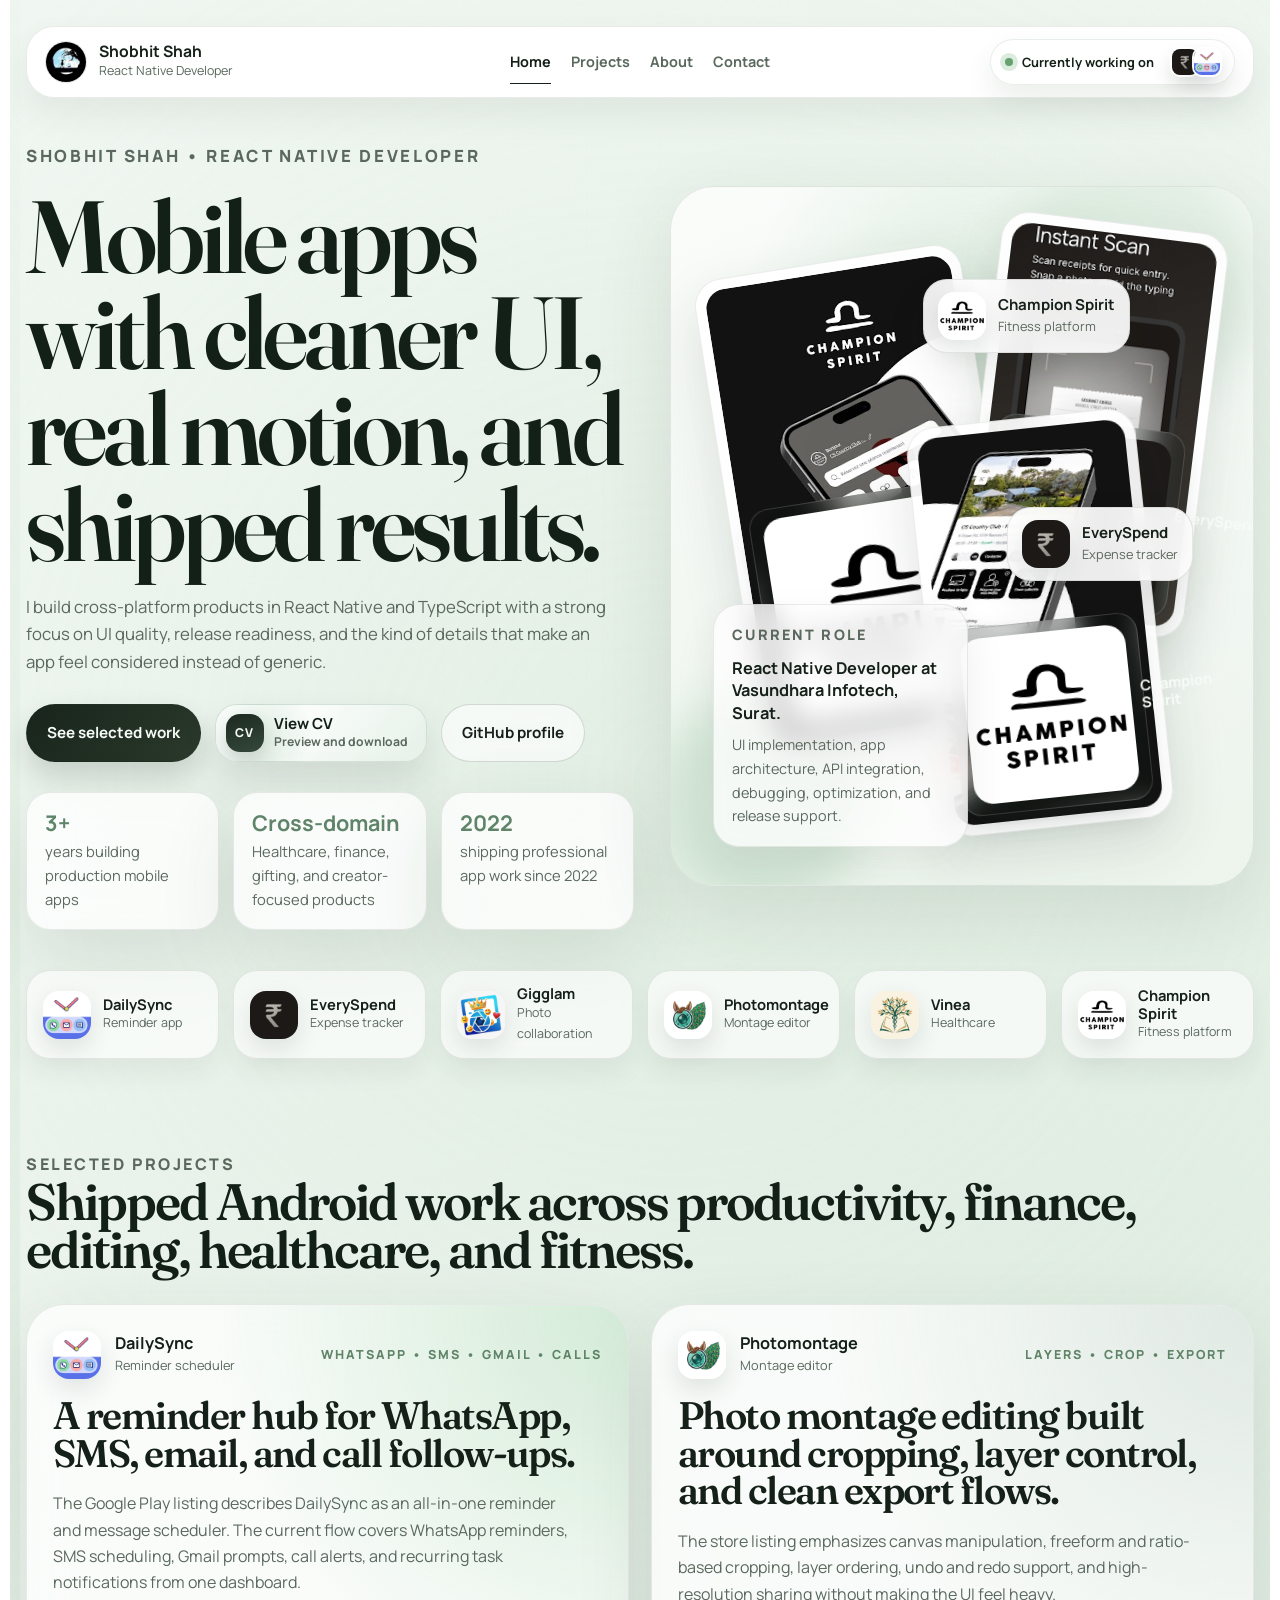
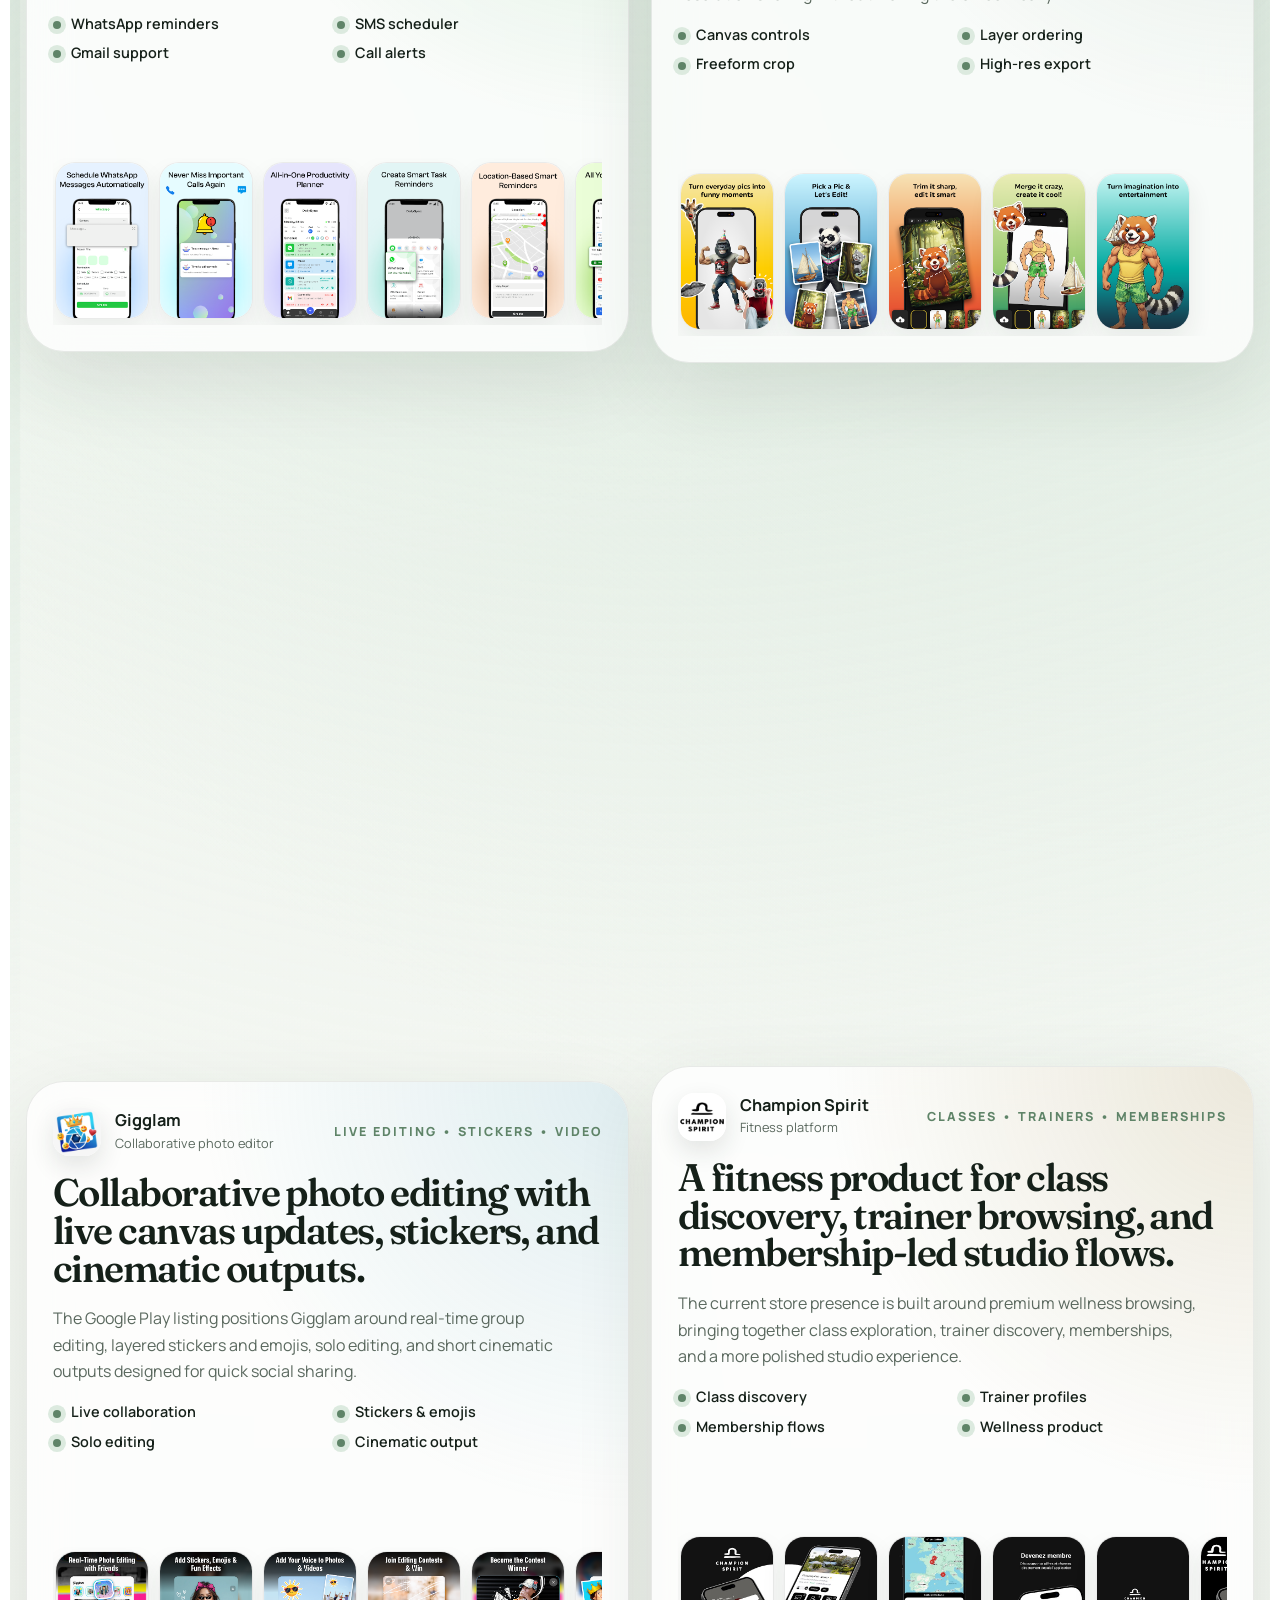
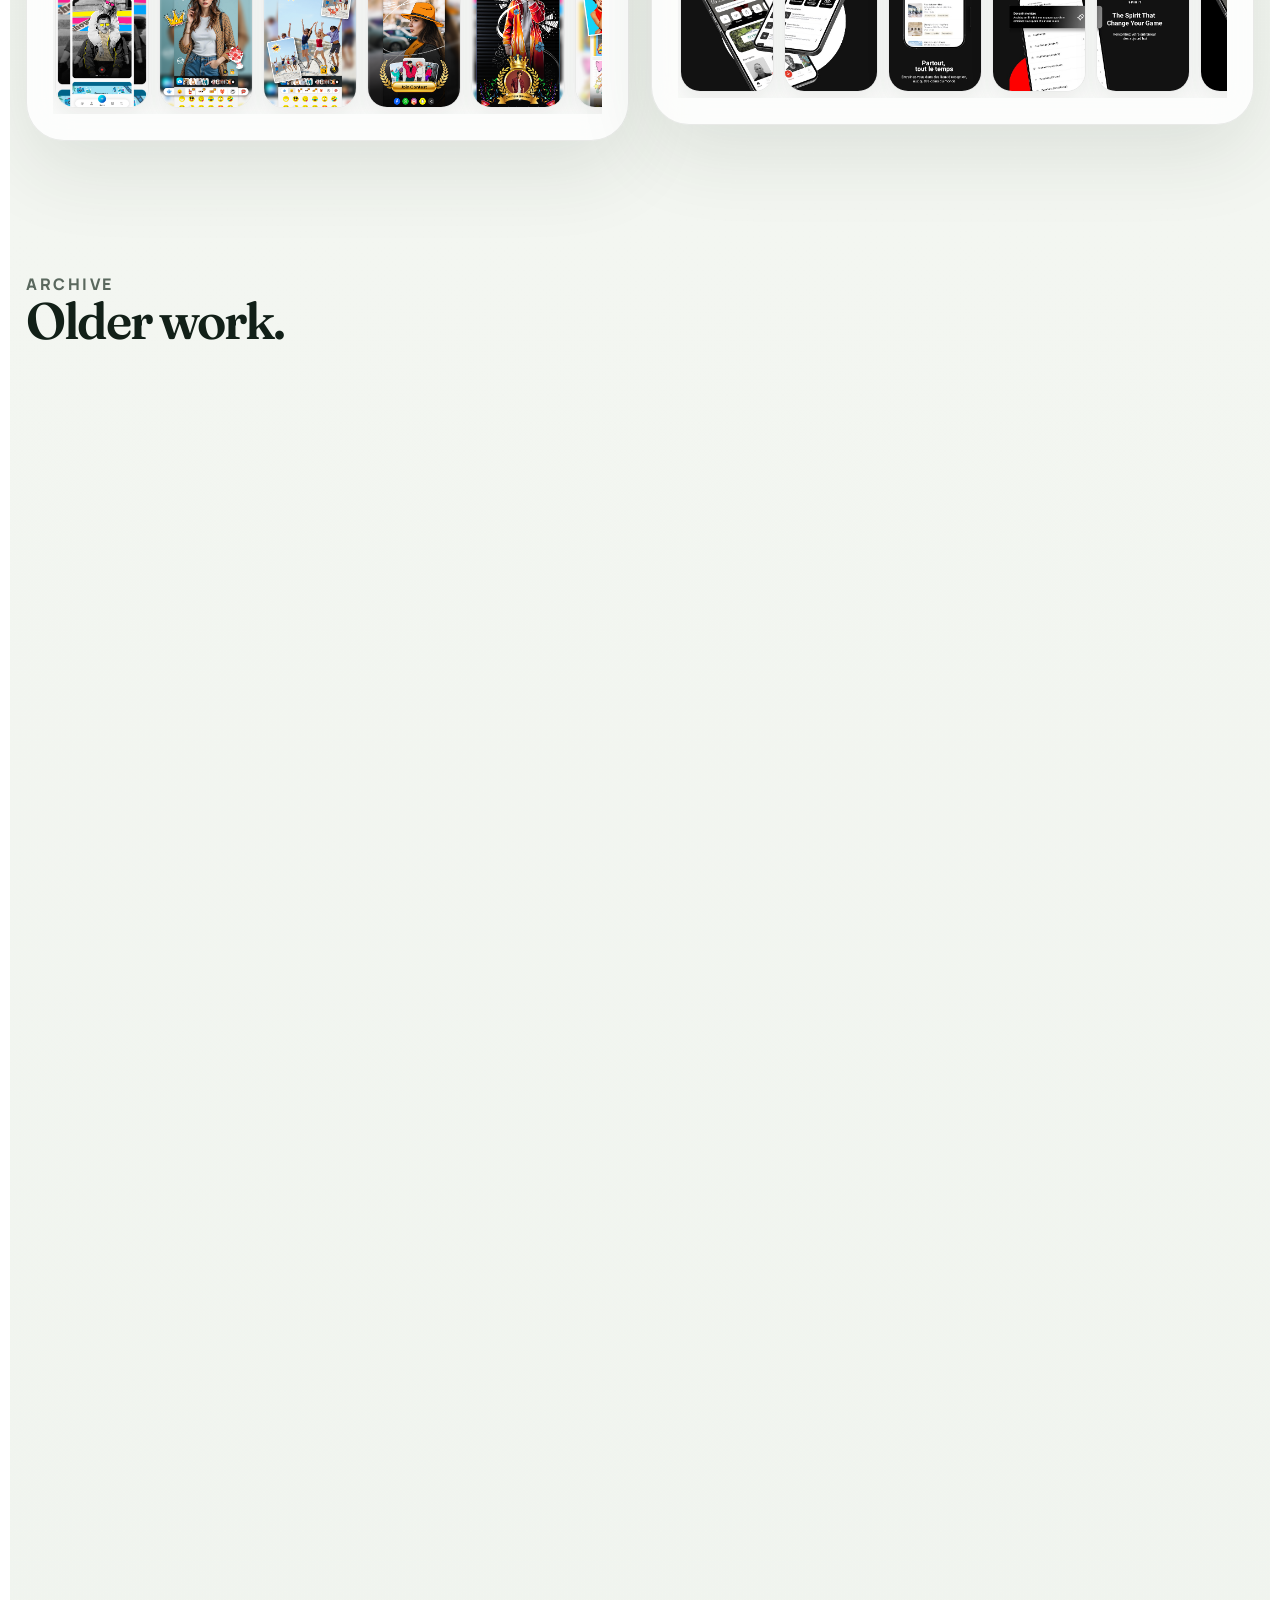
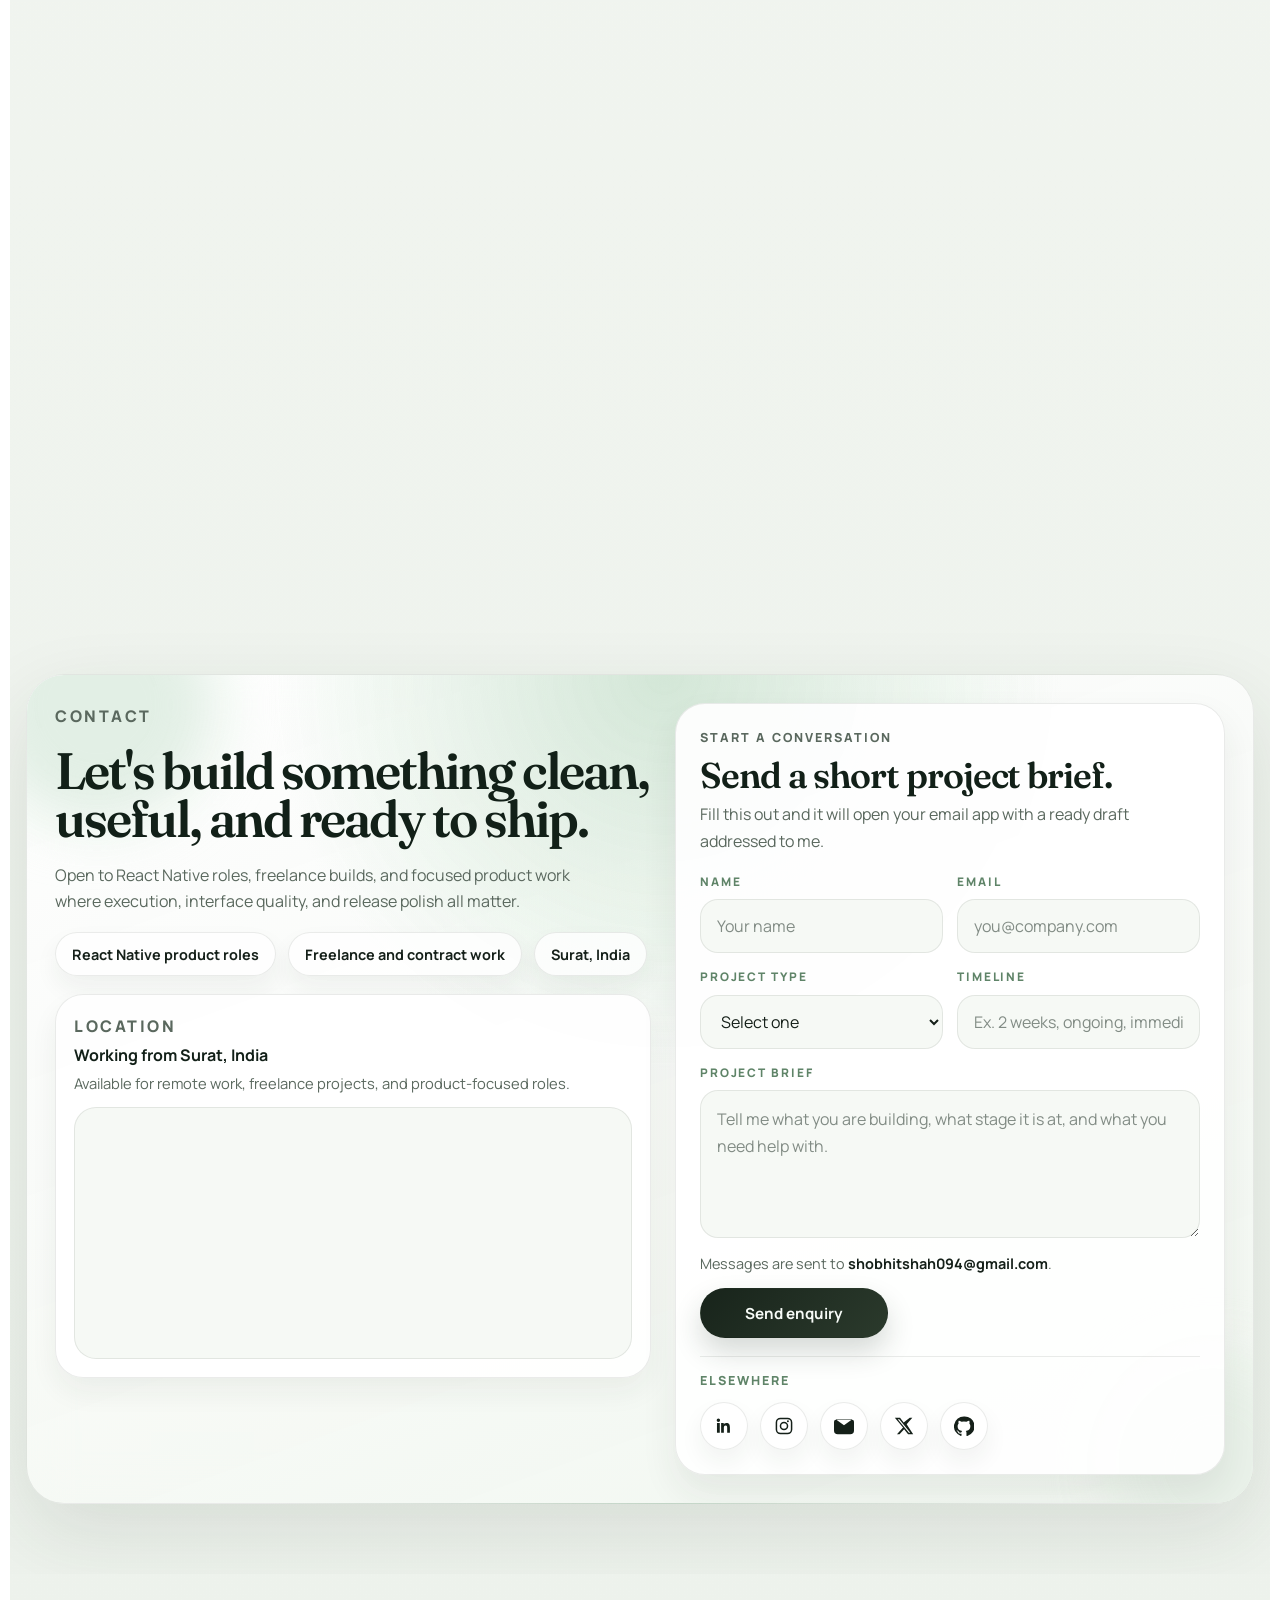
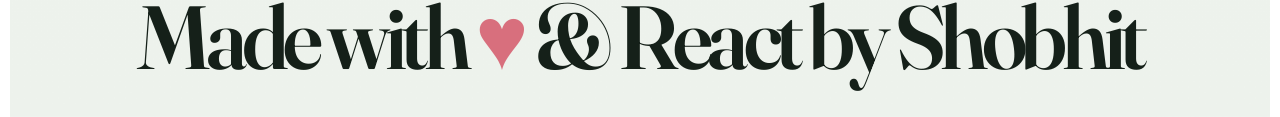
==== index.html @ b396637c "feat: Implement responsive design for mobile navigation, hero section, and general layout improvemen" ====
﻿<!DOCTYPE html>
<html lang="en">
<head>
    <meta charset="UTF-8">
    <meta name="viewport" content="width=device-width, initial-scale=1.0">
    <meta name="description" content="Shobhit Shah is a React Native developer building polished mobile apps with clean UI, motion, and production-ready execution.">
    <meta name="keywords" content="Shobhit Shah, React Native Developer, Mobile Developer, TypeScript, Expo, Android, iOS, Portfolio">
    <meta name="author" content="Shobhit Shah">
    <title>Shobhit Shah | React Native Developer</title>

    <script src="site-config.js"></script>
    <script>
        (function () {
            const fallbackConfig = {
                theme: {
                    mode: "current",
                    currentPalette: "sage",
                    palettes: {
                        sage: {
                            cssVars: {
                                "--bg": "#f4f7f2",
                                "--bg-soft": "#eef4ec",
                                "--accent": "#5f8468",
                                "--accent-soft": "#dceadf",
                                "--theme-radial-a": "rgba(199, 224, 203, 0.92)",
                                "--theme-radial-a-soft": "rgba(199, 224, 203, 0.46)",
                                "--theme-radial-b": "rgba(255, 255, 255, 0.9)",
                                "--theme-radial-c": "rgba(224, 236, 227, 0.86)",
                                "--bg-start": "#f8faf7",
                                "--bg-mid": "#f3f6f1",
                                "--bg-end": "#edf2ec",
                                "--scrollbar-thumb": "rgba(95, 132, 104, 0.42)",
                                "--scrollbar-thumb-strong": "rgba(95, 132, 104, 0.66)",
                                "--scrollbar-thumb-lite": "rgba(129, 161, 137, 0.82)",
                                "--hero-glow": "rgba(210, 230, 213, 0.82)"
                            }
                        }
                    }
                }
            };

            const config = window.PORTFOLIO_CONFIG || fallbackConfig;
            const themeConfig = config.theme || fallbackConfig.theme;
            const palettes = themeConfig.palettes || fallbackConfig.theme.palettes;
            const paletteKeys = Object.keys(palettes);
            const fallbackKey = paletteKeys.includes(themeConfig.currentPalette) ? themeConfig.currentPalette : paletteKeys[0];
            const activeKey = themeConfig.mode === "random" && paletteKeys.length > 0
                ? paletteKeys[Math.floor(Math.random() * paletteKeys.length)]
                : fallbackKey;
            const activePalette = palettes[activeKey] || palettes[fallbackKey] || {};
            const cssVars = activePalette.cssVars || {};

            Object.entries(cssVars).forEach(function ([key, value]) {
                document.documentElement.style.setProperty(key, value);
            });

            window.__ACTIVE_PORTFOLIO_THEME__ = {
                key: activeKey,
                palette: activePalette
            };
        }());
    </script>

    <link rel="preconnect" href="https://fonts.googleapis.com">
    <link rel="preconnect" href="https://fonts.gstatic.com" crossorigin>
    <link href="https://fonts.googleapis.com/css2?family=Fraunces:opsz,wght@9..144,500;9..144,600;9..144,700&family=Manrope:wght@400;500;600;700;800&display=swap" rel="stylesheet">

    <style>
        :root {
            --bg: #f4f7f2;
            --bg-soft: #eef4ec;
            --surface: rgba(255, 255, 255, 0.76);
            --surface-strong: rgba(255, 255, 255, 0.94);
            --surface-muted: rgba(245, 249, 244, 0.9);
            --surface-float: rgba(255, 255, 255, 0.92);
            --surface-soft: rgba(255, 255, 255, 0.78);
            --surface-card: rgba(255, 255, 255, 0.88);
            --surface-sheet: rgba(245, 248, 243, 0.96);
            --surface-note: rgba(252, 253, 252, 0.82);
            --surface-ribbon: rgba(255, 255, 255, 0.62);
            --line: rgba(26, 37, 28, 0.09);
            --line-strong: rgba(26, 37, 28, 0.16);
            --text: #152019;
            --text-strong: #122018;
            --text-inverse: #f7fbf7;
            --muted: #5a685e;
            --accent: #5f8468;
            --accent-soft: #dceadf;
            --accent-line-soft: rgba(95, 132, 104, 0.14);
            --accent-line: rgba(95, 132, 104, 0.22);
            --accent-line-mid: rgba(95, 132, 104, 0.2);
            --accent-line-strong: rgba(88, 120, 96, 0.26);
            --theme-radial-a: rgba(199, 224, 203, 0.92);
            --theme-radial-a-soft: rgba(199, 224, 203, 0.46);
            --theme-radial-b: rgba(255, 255, 255, 0.9);
            --theme-radial-c: rgba(224, 236, 227, 0.86);
            --bg-start: #f8faf7;
            --bg-mid: #f3f6f1;
            --bg-end: #edf2ec;
            --shadow: 0 28px 80px rgba(36, 52, 39, 0.11);
            --shadow-soft: 0 18px 40px rgba(36, 52, 39, 0.08);
            --shadow-rgb: 36, 52, 39;
            --shadow-deep-rgb: 18, 28, 21;
            --scrollbar-track: rgba(22, 33, 25, 0.06);
            --scrollbar-thumb: rgba(95, 132, 104, 0.42);
            --scrollbar-thumb-strong: rgba(95, 132, 104, 0.66);
            --scrollbar-thumb-lite: rgba(129, 161, 137, 0.82);
            --hero-glow: rgba(210, 230, 213, 0.82);
            --grid-line: rgba(20, 30, 24, 0.028);
            --brand-mark-start: #ffffff;
            --brand-mark-end: #e8f0e7;
            --button-primary-start: #18241b;
            --button-primary-end: #2b3a2c;
            --button-cv-radial: rgba(214, 233, 218, 0.96);
            --button-cv-start: rgba(255, 255, 255, 0.98);
            --button-cv-end: rgba(240, 247, 241, 0.96);
            --button-cv-shine-start: rgba(255, 255, 255, 0.58);
            --button-cv-shine: rgba(210, 229, 214, 0.34);
            --button-cv-mark-start: rgba(24, 36, 27, 0.98);
            --button-cv-mark-end: rgba(49, 69, 55, 0.98);
            --focus-ring: rgba(99, 137, 109, 0.34);
            --overlay-scrim: rgba(15, 24, 19, 0.48);
            --overlay-scrim-soft: rgba(15, 24, 19, 0.42);
            --live-dot: #67a16f;
            --live-ring: rgba(210, 232, 214, 0.8);
            --live-ring-soft: rgba(210, 232, 214, 0.74);
            --live-ring-fade: rgba(210, 232, 214, 0.18);
            --hero-surface-start: rgba(255, 255, 255, 0.72);
            --hero-surface-end: rgba(240, 246, 239, 0.72);
            --hero-orb-a: rgba(217, 233, 220, 0.72);
            --hero-orb-b: rgba(202, 224, 207, 0.78);
            --gallery-hero-glow: rgba(210, 232, 216, 0.78);
            --gallery-hero-surface: rgba(255, 255, 255, 0.92);
            --shot-stage-radial: rgba(255, 255, 255, 0.72);
            --shot-stage-start: rgba(255, 255, 255, 0.66);
            --shot-stage-end: rgba(241, 246, 239, 0.84);
            --shot-stage-orb-a: rgba(221, 235, 223, 0.9);
            --shot-stage-orb-b: rgba(245, 248, 244, 0.96);
            --shot-stage-sage-radial: rgba(255, 255, 255, 0.78);
            --shot-stage-sage-start: rgba(243, 247, 240, 0.96);
            --shot-stage-sage-end: rgba(232, 240, 231, 0.98);
            --shot-stage-dark-radial: rgba(255, 255, 255, 0.14);
            --shot-stage-dark-start: #171716;
            --shot-stage-dark-mid: #262825;
            --shot-stage-dark-end: #1d1f1c;
            --shot-stage-dark-orb-a: rgba(129, 140, 131, 0.24);
            --shot-stage-dark-orb-b: rgba(255, 255, 255, 0.08);
            --experience-start: rgba(249, 251, 248, 0.96);
            --experience-end: rgba(240, 246, 239, 0.9);
            --experience-ring: rgba(220, 234, 223, 0.92);
            --contact-glow: rgba(210, 230, 214, 0.98);
            --contact-start: rgba(255, 255, 255, 0.92);
            --contact-end: rgba(242, 247, 241, 0.88);
            --contact-orb-a: rgba(223, 237, 226, 0.88);
            --contact-orb-b: rgba(233, 241, 233, 0.92);
            --project-glow-default: rgba(215, 234, 220, 0.88);
            --project-glow-1: rgba(210, 234, 214, 0.96);
            --project-glow-2: rgba(224, 227, 222, 0.96);
            --project-glow-3: rgba(221, 236, 239, 0.92);
            --project-glow-4: rgba(223, 232, 226, 0.96);
            --project-glow-5: rgba(215, 232, 217, 0.96);
            --project-glow-6: rgba(234, 230, 216, 0.92);
            --inverse-chip-bg: rgba(255, 255, 255, 0.12);
            --inverse-chip-border: rgba(255, 255, 255, 0.12);
            --heart: #d86f7d;
            --radius-xl: 38px;
            --radius-lg: 30px;
            --radius-md: 22px;
            --max-width: 1240px;
            --transition: 260ms ease;
        }

        * {
            box-sizing: border-box;
            margin: 0;
            padding: 0;
        }

        html {
            scroll-behavior: smooth;
            scrollbar-gutter: stable both-edges;
            scrollbar-width: thin;
            scrollbar-color: var(--scrollbar-thumb) var(--scrollbar-track);
            overflow-x: hidden;
        }

        body {
            min-height: 100vh;
            font-family: "Manrope", sans-serif;
            color: var(--text);
            line-height: 1.65;
            background:
                radial-gradient(circle at 52% 12%, var(--theme-radial-a), var(--theme-radial-a-soft) 0, transparent 35%),
                radial-gradient(circle at 18% 8%, var(--theme-radial-b), transparent 28%),
                radial-gradient(circle at 85% 22%, var(--theme-radial-c), transparent 26%),
                linear-gradient(180deg, var(--bg-start) 0%, var(--bg-mid) 52%, var(--bg-end) 100%);
            -webkit-font-smoothing: antialiased;
            text-rendering: optimizeLegibility;
            overflow-x: hidden;
        }

        body.modal-open {
            overflow: hidden;
        }

        html::-webkit-scrollbar,
        .gallery-aside::-webkit-scrollbar,
        .gallery-thumbstrip::-webkit-scrollbar,
        .shot-gallery::-webkit-scrollbar {
            width: 12px;
            height: 12px;
        }

        html::-webkit-scrollbar-track,
        .gallery-aside::-webkit-scrollbar-track,
        .gallery-thumbstrip::-webkit-scrollbar-track,
        .shot-gallery::-webkit-scrollbar-track {
            background: var(--scrollbar-track);
            border-radius: 999px;
        }

        html::-webkit-scrollbar-thumb,
        .gallery-aside::-webkit-scrollbar-thumb,
        .gallery-thumbstrip::-webkit-scrollbar-thumb,
        .shot-gallery::-webkit-scrollbar-thumb {
            background: linear-gradient(180deg, var(--scrollbar-thumb-lite), var(--scrollbar-thumb-strong));
            border: 3px solid transparent;
            border-radius: 999px;
            background-clip: padding-box;
        }

        html::-webkit-scrollbar-thumb:hover,
        .gallery-aside::-webkit-scrollbar-thumb:hover,
        .gallery-thumbstrip::-webkit-scrollbar-thumb:hover,
        .shot-gallery::-webkit-scrollbar-thumb:hover {
            background: linear-gradient(180deg, var(--scrollbar-thumb), var(--scrollbar-thumb-strong));
            border: 3px solid transparent;
            background-clip: padding-box;
        }

        body::before {
            content: "";
            position: fixed;
            inset: 0;
            background-image: linear-gradient(var(--grid-line) 1px, transparent 1px), linear-gradient(90deg, var(--grid-line) 1px, transparent 1px);
            background-size: 72px 72px;
            opacity: 0.28;
            pointer-events: none;
            mask-image: radial-gradient(circle at center, black 32%, transparent 82%);
            z-index: -3;
        }

        a {
            color: inherit;
            text-decoration: none;
        }

        button {
            font: inherit;
        }

        img {
            display: block;
            width: 100%;
            max-width: 100%;
        }

        .container {
            width: min(var(--max-width), calc(100% - 32px));
            margin: 0 auto;
        }

        .reveal {
            opacity: 0;
            transform: translateY(28px);
            transition: opacity 680ms ease, transform 680ms ease;
        }

        .reveal.is-visible {
            opacity: 1;
            transform: translateY(0);
        }

        .site-header {
            position: sticky;
            top: 10px;
            z-index: 30;
            padding-top: 16px;
        }

        .nav-shell {
            display: grid;
            grid-template-columns: minmax(0, 1fr) auto minmax(0, 1fr);
            align-items: center;
            gap: 26px;
            padding: 12px 18px;
            border: 1px solid var(--line);
            border-radius: 28px;
            background: var(--surface-float);
            backdrop-filter: blur(16px);
            box-shadow: 0 16px 34px rgba(var(--shadow-rgb), 0.07);
        }

        .nav-shell > *,
        .hero-layout > *,
        .section-head > *,
        .profile-grid > *,
        .contact-panel > * {
            min-width: 0;
        }

        .brand {
            display: inline-flex;
            align-items: center;
            gap: 12px;
            min-width: 0;
            justify-self: start;
        }

        .brand-mark {
            width: 42px;
            height: 42px;
            border-radius: 50%;
            display: grid;
            place-items: center;
            overflow: hidden;
            background: linear-gradient(145deg, var(--brand-mark-start), var(--brand-mark-end));
            border: 1px solid var(--line);
            box-shadow: inset 0 1px 0 rgba(255, 255, 255, 0.9);
        }

        .brand-mark img,
        .footer-mark img {
            width: 100%;
            height: 100%;
            object-fit: cover;
        }

        .brand-copy {
            display: flex;
            flex-direction: column;
            min-width: 0;
        }

        .brand-copy strong {
            font-size: 0.98rem;
            line-height: 1.2;
        }

        .brand-copy span {
            font-size: 0.78rem;
            color: var(--muted);
        }

        .nav-links {
            grid-column: 2;
            justify-self: center;
            display: inline-flex;
            gap: 20px;
            align-items: center;
        }

        .nav-links a {
            position: relative;
            padding: 8px 0;
            color: var(--muted);
            font-size: 0.9rem;
            font-weight: 700;
            transition: color var(--transition);
        }

        .nav-links a::after {
            content: "";
            position: absolute;
            left: 0;
            right: 0;
            bottom: -2px;
            height: 1px;
            background: var(--text);
            transform: scaleX(0);
            transform-origin: center;
            transition: transform var(--transition);
        }

        .nav-links a.active,
        .nav-links a:hover {
            color: var(--text);
        }

        .nav-links a.active::after,
        .nav-links a:hover::after {
            transform: scaleX(1);
        }

        .header-cta,
        .button,
        .inline-link {
            display: inline-flex;
            align-items: center;
            justify-content: center;
            gap: 10px;
            border-radius: 999px;
            transition: transform var(--transition), background var(--transition), color var(--transition), border-color var(--transition), box-shadow var(--transition);
        }

        .header-cta,
        .button {
            min-height: 50px;
            padding: 0 20px;
            font-size: 0.95rem;
            font-weight: 700;
            border: 1px solid transparent;
        }

        .header-cta,
        .button-primary {
            color: var(--text-inverse);
            background: linear-gradient(135deg, var(--button-primary-start), var(--button-primary-end));
            box-shadow: 0 14px 28px rgba(var(--shadow-rgb), 0.18);
        }

        .button-secondary {
            color: var(--text);
            background: var(--surface-ribbon);
            border-color: var(--line-strong);
            backdrop-filter: blur(10px);
        }

        .button-cv {
            position: relative;
            min-height: 58px;
            padding: 8px 18px 8px 10px;
            border-radius: 22px;
            border: 1px solid var(--accent-line);
            background:
                radial-gradient(circle at 18% 50%, var(--button-cv-radial), transparent 34%),
                linear-gradient(145deg, var(--button-cv-start), var(--button-cv-end));
            box-shadow: 0 18px 34px rgba(var(--shadow-rgb), 0.12);
            overflow: hidden;
        }

        .button-cv::before {
            content: "";
            position: absolute;
            inset: 0;
            background: linear-gradient(115deg, var(--button-cv-shine-start), transparent 42%, var(--button-cv-shine));
            pointer-events: none;
        }

        .button-cv-mark,
        .button-cv-copy {
            position: relative;
            z-index: 1;
        }

        .button-cv-mark {
            width: 38px;
            height: 38px;
            border-radius: 14px;
            display: grid;
            place-items: center;
            background: linear-gradient(160deg, var(--button-cv-mark-start), var(--button-cv-mark-end));
            box-shadow: 0 12px 22px rgba(var(--shadow-rgb), 0.18);
            color: var(--text-inverse);
            font-size: 0.76rem;
            font-weight: 800;
            letter-spacing: 0.14em;
            text-transform: uppercase;
            flex: 0 0 38px;
        }

        .button-cv-copy {
            display: grid;
            text-align: left;
            gap: 2px;
            min-width: 0;
        }

        .button-cv-copy strong {
            font-size: 0.95rem;
            line-height: 1.1;
            color: var(--text-strong);
        }

        .button-cv-copy span {
            font-size: 0.76rem;
            line-height: 1.2;
            color: var(--muted);
            white-space: nowrap;
        }

        .header-cta:hover,
        .button:hover,
        .inline-link:hover {
            transform: translateY(-2px);
        }

        .page {
            padding-bottom: 44px;
            overflow-x: hidden;
        }

        section {
            scroll-margin-top: 110px;
        }

        .hero {
            position: relative;
            padding: 40px 0 92px;
        }

        .hero-layout {
            display: grid;
            grid-template-columns: minmax(0, 1.02fr) minmax(420px, 0.98fr);
            gap: 36px;
            align-items: center;
        }

        .eyebrow,
        .mini-label,
        .project-type,
        .card-label,
        .stack-label {
            font-size: 0.78rem;
            font-weight: 800;
            letter-spacing: 0.16em;
            text-transform: uppercase;
            color: var(--accent);
        }

        .hero-copy {
            padding: 14px 0;
            min-width: 0;
        }

        .hero-copy h1,
        .section-head h2,
        .profile-copy h2,
        .contact-copy h2 {
            font-family: "Fraunces", serif;
            font-weight: 600;
            letter-spacing: -0.04em;
            line-height: 0.94;
            color: var(--text-strong);
        }

        .hero-copy h1 {
            max-width: 10ch;
            margin: 18px 0 20px;
            font-size: clamp(3.7rem, 8vw, 6.6rem);
        }

        .hero-copy p {
            max-width: 58ch;
            font-size: 1.05rem;
            color: var(--muted);
        }

        .live-status {
            justify-self: end;
            display: inline-flex;
            align-items: center;
            gap: 12px;
            min-height: 46px;
            max-width: 360px;
            padding: 7px 12px 7px 14px;
            border-radius: 999px;
            border: 1px solid var(--accent-line-soft);
            background: var(--surface-soft);
            box-shadow: 0 14px 28px rgba(var(--shadow-rgb), 0.08);
            backdrop-filter: blur(12px);
            transition: transform var(--transition), box-shadow var(--transition), border-color var(--transition), background var(--transition);
        }

        .live-status:hover {
            transform: translateY(-1px);
            box-shadow: 0 18px 32px rgba(var(--shadow-rgb), 0.1);
            border-color: var(--accent-line-mid);
        }

        .live-status-kicker {
            display: inline-flex;
            align-items: center;
            gap: 9px;
            min-width: 0;
        }

        .live-status-dot {
            width: 8px;
            height: 8px;
            border-radius: 50%;
            background: var(--live-dot);
            box-shadow: 0 0 0 5px var(--live-ring);
            flex: 0 0 8px;
            animation: live-pulse 2.4s ease-in-out infinite;
        }

        .live-status-copy {
            display: grid;
            gap: 1px;
            min-width: 0;
        }

        .live-status-copy strong {
            font-size: 0.8rem;
            line-height: 1.1;
            color: var(--text-strong);
            white-space: nowrap;
        }

        .live-status-apps {
            display: inline-flex;
            align-items: center;
            flex-wrap: nowrap;
            margin-left: 4px;
        }

        .live-app {
            display: inline-flex;
            align-items: center;
            padding: 0;
            min-width: auto;
        }

        .live-app + .live-app {
            margin-left: -8px;
        }

        .live-app-icon {
            width: 30px;
            height: 30px;
            border-radius: 10px;
            overflow: hidden;
            flex: 0 0 30px;
            border: 2px solid rgba(255, 255, 255, 0.96);
            box-shadow: 0 10px 18px rgba(var(--shadow-rgb), 0.14);
            transition: transform var(--transition), box-shadow var(--transition);
        }

        .live-app-copy {
            display: none;
        }

        .live-status:hover .live-app:nth-child(1) .live-app-icon {
            transform: translateY(-2px);
        }

        .live-status:hover .live-app:nth-child(2) .live-app-icon {
            transform: translateY(2px);
        }

        .live-app:hover .live-app-icon {
            transform: translateY(-2px) scale(1.04);
            box-shadow: 0 14px 22px rgba(var(--shadow-rgb), 0.18);
        }

        @keyframes live-pulse {
            0%, 100% {
                box-shadow: 0 0 0 5px var(--live-ring-soft);
            }
            50% {
                box-shadow: 0 0 0 8px var(--live-ring-fade);
            }
        }

        .hero-actions {
            display: flex;
            flex-wrap: wrap;
            gap: 14px;
            margin: 28px 0 30px;
        }

        .hero-facts {
            display: grid;
            grid-template-columns: repeat(3, minmax(0, 1fr));
            gap: 14px;
            list-style: none;
        }

        .fact-card,
        .project-card,
        .archive-card,
        .profile-panel,
        .experience-panel,
        .contact-panel {
            border: 1px solid var(--line);
            background: var(--surface);
            backdrop-filter: blur(20px);
            box-shadow: var(--shadow);
        }

        .fact-card {
            padding: 18px;
            border-radius: 24px;
        }

        .fact-card strong {
            display: block;
            margin-bottom: 4px;
            font-size: 1.35rem;
            line-height: 1.1;
            color: var(--accent);
        }

        .fact-card span {
            display: block;
            font-size: 0.92rem;
            color: var(--muted);
        }

        .hero-stage {
            position: relative;
            min-height: 700px;
            border-radius: 44px;
            border: 1px solid var(--line);
            background:
                radial-gradient(circle at 52% 22%, var(--hero-glow), transparent 38%),
                linear-gradient(160deg, var(--hero-surface-start), var(--hero-surface-end));
            backdrop-filter: blur(18px);
            box-shadow: var(--shadow);
            overflow: hidden;
            isolation: isolate;
        }

        .hero-stage::before,
        .hero-stage::after {
            content: "";
            position: absolute;
            border-radius: 999px;
            filter: blur(24px);
            pointer-events: none;
            z-index: 0;
        }

        .hero-stage::before {
            width: 260px;
            height: 260px;
            top: -40px;
            right: -10px;
            background: var(--hero-orb-a);
        }

        .hero-stage::after {
            width: 220px;
            height: 220px;
            bottom: -30px;
            left: -24px;
            background: var(--hero-orb-b);
        }

        .floating-poster,
        .floating-note,
        .floating-chip {
            position: absolute;
            z-index: 1;
        }

        .floating-poster {
            display: block;
            padding: 10px;
            border-radius: 28px;
            background: var(--surface-float);
            border: 1px solid var(--line);
            box-shadow: 0 24px 55px rgba(var(--shadow-rgb), 0.14);
            color: inherit;
            text-decoration: none;
        }

        .floating-poster img {
            width: 100%;
            height: 100%;
            object-fit: cover;
            border-radius: 20px;
            transition: transform var(--transition);
        }

        .hero-poster-meta {
            position: absolute;
            left: 18px;
            right: 18px;
            bottom: 18px;
            display: inline-flex;
            align-items: center;
            gap: 10px;
            padding: 10px 12px;
            border-radius: 20px;
            background: linear-gradient(180deg, rgba(16, 24, 19, 0.18), rgba(16, 24, 19, 0.34));
            border: 1px solid rgba(255, 255, 255, 0.16);
            backdrop-filter: blur(14px);
            box-shadow: 0 12px 28px rgba(var(--shadow-rgb), 0.14);
            pointer-events: none;
        }

        .hero-poster-icon {
            width: 40px;
            height: 40px;
            flex: 0 0 40px;
            border-radius: 14px;
            object-fit: cover;
            box-shadow: 0 10px 24px rgba(var(--shadow-deep-rgb), 0.24);
        }

        .hero-poster-copy {
            display: flex;
            flex-direction: column;
            gap: 1px;
            min-width: 0;
        }

        .hero-poster-copy strong {
            font-size: 0.92rem;
            line-height: 1.15;
            color: var(--text-inverse);
        }

        .hero-poster-copy span {
            font-size: 0.76rem;
            color: rgba(255, 255, 255, 0.82);
            white-space: nowrap;
            overflow: hidden;
            text-overflow: ellipsis;
        }

        .poster-main {
            width: 270px;
            aspect-ratio: 0.56;
            left: 56px;
            top: 72px;
            transform: rotate(-9deg);
            animation: drift-a 9s ease-in-out infinite;
        }

        .poster-secondary {
            width: 228px;
            aspect-ratio: 0.56;
            right: 46px;
            top: 34px;
            transform: rotate(7deg);
            animation: drift-b 8.6s ease-in-out infinite;
        }

        .poster-tertiary {
            width: 230px;
            aspect-ratio: 0.56;
            right: 98px;
            bottom: 58px;
            transform: rotate(-6deg);
            animation: drift-c 9.4s ease-in-out infinite;
        }

        .floating-note {
            left: 42px;
            bottom: 38px;
            width: 255px;
            padding: 18px;
            border-radius: 26px;
            background: var(--surface-soft);
            border: 1px solid var(--line);
            box-shadow: var(--shadow-soft);
            backdrop-filter: blur(14px);
        }

        .floating-note h3 {
            margin: 10px 0 8px;
            font-size: 1.02rem;
            line-height: 1.4;
        }

        .floating-note p {
            font-size: 0.9rem;
            color: var(--muted);
        }

        .floating-chip {
            display: inline-flex;
            align-items: center;
            gap: 12px;
            padding: 12px 14px;
            border-radius: 24px;
            background: var(--surface-float);
            border: 1px solid var(--line);
            box-shadow: var(--shadow-soft);
            backdrop-filter: blur(14px);
            color: inherit;
            text-decoration: none;
            cursor: pointer;
        }

        .floating-poster,
        .floating-chip {
            cursor: pointer;
        }

        .floating-poster:focus-visible,
        .floating-chip:focus-visible {
            outline: 3px solid var(--focus-ring);
            outline-offset: 4px;
        }

        .floating-poster:hover img {
            transform: scale(1.015);
        }

        .floating-chip img,
        .ribbon-card img,
        .app-badge img,
        .archive-top img {
            width: 48px;
            height: 48px;
            border-radius: 16px;
            object-fit: cover;
            box-shadow: 0 10px 24px rgba(var(--shadow-rgb), 0.12);
        }

        .chip-one {
            top: 92px;
            left: 252px;
            animation: chip-float 8.8s ease-in-out infinite;
        }

        .chip-two {
            top: 320px;
            right: 60px;
            animation: chip-float 10s ease-in-out infinite reverse;
        }

        .chip-copy {
            display: flex;
            flex-direction: column;
            gap: 2px;
            min-width: 0;
        }

        .chip-copy strong {
            font-size: 0.94rem;
            line-height: 1.2;
        }

        .chip-copy span {
            font-size: 0.8rem;
            color: var(--muted);
        }

        .launch-ribbon {
            display: grid;
            grid-template-columns: repeat(6, minmax(0, 1fr));
            gap: 14px;
            margin-top: 26px;
        }

        .ribbon-card {
            display: flex;
            align-items: center;
            gap: 12px;
            padding: 14px 16px;
            border-radius: 24px;
            background: var(--surface-ribbon);
            border: 1px solid var(--line);
            backdrop-filter: blur(10px);
            box-shadow: 0 14px 24px rgba(var(--shadow-rgb), 0.06);
        }

        .ribbon-card strong {
            display: block;
            font-size: 0.92rem;
            line-height: 1.2;
        }

        .ribbon-card span {
            display: block;
            font-size: 0.78rem;
            color: var(--muted);
        }

        .section {
            padding: 0 0 108px;
        }

        .section-head {
            display: grid;
            grid-template-columns: minmax(0, 0.9fr) minmax(320px, 0.7fr);
            gap: 24px;
            align-items: end;
            margin-bottom: 30px;
        }

        .section-head-single {
            grid-template-columns: 1fr;
            gap: 12px;
        }

        .section-head h2 {
            font-size: clamp(2.7rem, 4vw, 4.7rem);
        }

        .section-head p,
        .profile-copy p,
        .contact-copy p {
            font-size: 1rem;
            color: var(--muted);
        }

        .project-grid {
            column-count: 2;
            column-gap: 22px;
        }

        .project-card {
            position: relative;
            display: inline-grid;
            width: 100%;
            gap: 18px;
            padding: 26px;
            border-radius: var(--radius-xl);
            overflow: hidden;
            align-content: start;
            margin: 0 0 22px;
            break-inside: avoid;
            page-break-inside: avoid;
        }

        .project-card::before {
            content: "";
            position: absolute;
            inset: 0;
            background: radial-gradient(circle at top right, var(--glow, var(--project-glow-default)), transparent 48%);
            pointer-events: none;
        }

        .project-card > * {
            position: relative;
            z-index: 1;
        }

        .span-7 {
            grid-column: auto;
        }

        .span-5 {
            grid-column: auto;
        }

        .span-6 {
            grid-column: auto;
        }

        .project-top {
            display: flex;
            align-items: center;
            justify-content: space-between;
            gap: 16px;
            flex-wrap: wrap;
        }

        .app-badge {
            display: inline-flex;
            align-items: center;
            gap: 14px;
        }

        .app-badge-copy {
            display: flex;
            flex-direction: column;
            gap: 2px;
        }

        .app-badge-copy strong {
            font-size: 1.02rem;
            line-height: 1.2;
        }

        .app-badge-copy span {
            font-size: 0.8rem;
            color: var(--muted);
        }

        .project-card h3 {
            font-family: "Fraunces", serif;
            font-size: clamp(2rem, 3vw, 3.1rem);
            font-weight: 600;
            letter-spacing: -0.04em;
            line-height: 0.98;
        }

        .project-card p {
            max-width: 52ch;
            color: var(--muted);
        }

        .tag-row {
            display: grid;
            grid-template-columns: repeat(2, minmax(0, 1fr));
            gap: 10px 18px;
            align-items: start;
        }

        .tag {
            position: relative;
            display: inline-flex;
            align-items: center;
            justify-content: flex-start;
            min-height: 0;
            padding: 0 0 0 18px;
            border-radius: 0;
            background: transparent;
            border: 0;
            font-size: 0.9rem;
            font-weight: 600;
            color: var(--text);
            line-height: 1.35;
            box-shadow: none;
        }

        .tag::before {
            content: "";
            position: absolute;
            left: 0;
            top: 0.5em;
            width: 8px;
            height: 8px;
            border-radius: 50%;
            background: var(--accent);
            box-shadow: 0 0 0 5px var(--accent-soft);
        }

        .project-links {
            display: flex;
            flex-wrap: wrap;
            gap: 12px;
        }

        .inline-link {
            min-height: 42px;
            padding: 0 16px;
            border: 1px solid var(--line-strong);
            background: var(--surface);
            font-size: 0.9rem;
            font-weight: 700;
            color: var(--text);
        }

        a.inline-link[href*="play.google.com/store/apps/details"] {
            min-height: auto;
            padding: 0;
            border: 0;
            background: transparent;
            box-shadow: none;
            color: transparent;
            font-size: 0;
            line-height: 0;
            overflow: hidden;
        }

        a.inline-link[href*="play.google.com/store/apps/details"]::before {
            content: "";
            display: block;
            width: 154px;
            aspect-ratio: 646 / 250;
            background: url("https://play.google.com/intl/en_us/badges/static/images/badges/en_badge_web_generic.png") center / contain no-repeat;
        }

        a.inline-link[href*="play.google.com/store/apps/details"]:hover {
            transform: translateY(-2px);
            filter: drop-shadow(0 12px 18px rgba(var(--shadow-rgb), 0.18));
        }

        a.inline-link[href*="play.google.com/store/apps/details"]:focus-visible {
            outline: 3px solid var(--focus-ring);
            outline-offset: 4px;
        }

        .shot-stack,
        .shot-single,
        .shot-combo {
            margin-top: 6px;
        }

        .shot-gallery {
            display: flex;
            gap: 10px;
            overflow-x: auto;
            padding: 4px 2px 6px;
            scrollbar-width: thin;
            scrollbar-color: var(--scrollbar-thumb) transparent;
        }

        .shot-gallery::-webkit-scrollbar {
            height: 8px;
        }

        .shot-gallery::-webkit-scrollbar-thumb {
            background: linear-gradient(180deg, var(--scrollbar-thumb-lite), var(--scrollbar-thumb-strong));
            border-radius: 999px;
        }

        .shot-thumb {
            appearance: none;
            flex: 0 0 94px;
            aspect-ratio: 0.6;
            padding: 0;
            border-radius: 20px;
            overflow: hidden;
            background: var(--surface-card);
            border: 1px solid var(--line);
            box-shadow: 0 12px 24px rgba(var(--shadow-rgb), 0.08);
            scroll-snap-align: start;
            cursor: pointer;
            transition: transform var(--transition), box-shadow var(--transition), border-color var(--transition);
        }

        .shot-thumb:hover {
            transform: translateY(-3px);
            box-shadow: 0 18px 28px rgba(var(--shadow-rgb), 0.14);
            border-color: var(--accent-line-strong);
        }

        .shot-thumb:focus-visible {
            outline: 3px solid var(--focus-ring);
            outline-offset: 3px;
        }

        .shot-thumb img {
            width: 100%;
            height: 100%;
            object-fit: cover;
            object-position: center top;
        }

        .gallery-overlay {
            position: fixed;
            inset: 0;
            z-index: 120;
            display: flex;
            align-items: center;
            justify-content: center;
            padding: clamp(18px, 4vw, 42px);
            background: var(--overlay-scrim);
            backdrop-filter: blur(18px);
            opacity: 0;
            pointer-events: none;
            transition: opacity 220ms ease;
            overflow: auto;
            overscroll-behavior: contain;
        }

        .gallery-overlay.is-open {
            opacity: 1;
            pointer-events: auto;
        }

        .cv-overlay {
            position: fixed;
            inset: 0;
            z-index: 122;
            display: flex;
            align-items: center;
            justify-content: center;
            padding: clamp(18px, 4vw, 42px);
            background: var(--overlay-scrim-soft);
            backdrop-filter: blur(18px);
            opacity: 0;
            pointer-events: none;
            transition: opacity 220ms ease;
        }

        .cv-overlay.is-open {
            opacity: 1;
            pointer-events: auto;
        }

        .cv-dialog {
            width: min(1120px, calc(100% - 72px));
            color: var(--text);
        }

        .cv-panel {
            display: grid;
            grid-template-rows: auto minmax(0, 1fr);
            gap: 18px;
            height: min(860px, calc(100dvh - 72px));
            padding: 20px;
            border-radius: 32px;
            background: var(--surface-sheet);
            border: 1px solid var(--line);
            box-shadow: 0 36px 100px rgba(var(--shadow-deep-rgb), 0.22);
            opacity: 0;
            transition: opacity 220ms ease, transform 260ms ease;
            transform: translateY(10px);
        }

        .cv-overlay.is-open .cv-panel {
            opacity: 1;
            transform: none;
        }

        .cv-header {
            display: grid;
            grid-template-columns: minmax(0, 1fr) auto;
            gap: 18px;
            align-items: start;
        }

        .cv-copy {
            display: grid;
            gap: 8px;
        }

        .cv-copy h3 {
            font-family: "Fraunces", serif;
            font-size: clamp(2rem, 4vw, 3.2rem);
            font-weight: 600;
            line-height: 0.96;
            letter-spacing: -0.04em;
        }

        .cv-copy p {
            color: var(--muted);
            max-width: 58ch;
        }

        .cv-actions {
            display: flex;
            flex-wrap: wrap;
            gap: 10px;
            justify-content: flex-end;
            align-items: center;
        }

        .cv-action {
            min-width: 160px;
        }

        .cv-close {
            appearance: none;
            width: 46px;
            height: 46px;
            border: 0;
            border-radius: 50%;
            background: var(--surface-strong);
            color: var(--text);
            box-shadow: 0 12px 24px rgba(var(--shadow-rgb), 0.12);
            cursor: pointer;
            font-size: 1.5rem;
            line-height: 1;
            transition: transform var(--transition), box-shadow var(--transition);
        }

        .cv-close:hover {
            transform: translateY(-2px);
            box-shadow: 0 18px 28px rgba(var(--shadow-rgb), 0.16);
        }

        .cv-close:focus-visible {
            outline: 3px solid var(--focus-ring);
            outline-offset: 3px;
        }

        .cv-frame-wrap {
            display: grid;
            grid-template-rows: minmax(0, 1fr) auto;
            min-height: 0;
            overflow: hidden;
            border-radius: 28px;
            background: var(--surface-strong);
            border: 1px solid var(--line);
            box-shadow: 0 18px 40px rgba(var(--shadow-rgb), 0.08);
        }

        .cv-frame {
            width: 100%;
            min-height: 0;
            height: 100%;
            border: 0;
            background: var(--surface-muted);
        }

        .cv-fallback {
            display: flex;
            flex-wrap: wrap;
            gap: 12px;
            align-items: center;
            justify-content: space-between;
            padding: 14px 16px;
            border-top: 1px solid var(--line);
            background: var(--surface-muted);
            color: var(--muted);
            font-size: 0.92rem;
        }

        .cv-fallback-links {
            display: flex;
            flex-wrap: wrap;
            gap: 10px;
        }

        .cv-fallback-links a {
            font-weight: 700;
            color: var(--text);
        }

        .gallery-dialog {
            width: min(1040px, calc(100% - 72px));
            margin: auto;
            color: var(--text);
        }

        .gallery-panel {
            display: grid;
            grid-template-columns: minmax(0, 1.18fr) minmax(320px, 0.82fr);
            gap: 20px;
            padding: 20px;
            height: min(820px, calc(100dvh - 72px));
            overflow: hidden;
            border-radius: 32px;
            background: var(--surface-sheet);
            border: 1px solid var(--line);
            box-shadow: 0 36px 100px rgba(var(--shadow-deep-rgb), 0.22);
            opacity: 0;
            transition: opacity 220ms ease;
        }

        .gallery-overlay.is-open .gallery-panel {
            opacity: 1;
        }

        .gallery-media {
            display: grid;
            grid-template-rows: minmax(0, 1fr) auto;
            gap: 16px;
            min-width: 0;
            min-height: 0;
        }

        .gallery-hero {
            position: relative;
            min-height: 0;
            height: 100%;
            display: flex;
            align-items: center;
            justify-content: center;
            padding: 22px;
            border-radius: 28px;
            overflow: hidden;
            background:
                radial-gradient(circle at 50% 0%, var(--gallery-hero-glow), transparent 52%),
                var(--gallery-hero-surface);
            border: 1px solid var(--line);
        }

        .gallery-hero img {
            max-width: 100%;
            max-height: min(72dvh, 780px);
            width: auto;
            height: auto;
            border-radius: 24px;
            box-shadow: 0 24px 44px rgba(var(--shadow-rgb), 0.16);
            opacity: 1;
            transition: opacity 180ms ease;
        }

        .gallery-counter {
            position: absolute;
            right: 18px;
            bottom: 18px;
            padding: 10px 14px;
            border-radius: 999px;
            background: var(--surface-card);
            border: 1px solid var(--line);
            font-size: 0.78rem;
            font-weight: 700;
            letter-spacing: 0.18em;
            text-transform: uppercase;
            color: var(--muted);
        }

        .gallery-nav {
            position: absolute;
            top: 50%;
            z-index: 2;
            width: 48px;
            height: 48px;
            margin-top: -24px;
            border: 0;
            border-radius: 50%;
            background: var(--surface-strong);
            color: var(--text);
            box-shadow: 0 14px 28px rgba(var(--shadow-rgb), 0.14);
            cursor: pointer;
            transition: transform var(--transition), box-shadow var(--transition), background var(--transition);
        }

        .gallery-nav:hover {
            transform: translateY(-2px);
            box-shadow: 0 18px 28px rgba(var(--shadow-rgb), 0.18);
        }

        .gallery-nav:focus-visible,
        .gallery-close:focus-visible,
        .gallery-thumb-button:focus-visible {
            outline: 3px solid var(--focus-ring);
            outline-offset: 3px;
        }

        .gallery-nav.prev {
            left: 18px;
        }

        .gallery-nav.next {
            right: 18px;
        }

        .gallery-thumbstrip {
            display: flex;
            gap: 10px;
            overflow-x: auto;
            padding: 2px;
            scrollbar-width: thin;
            scrollbar-color: var(--scrollbar-thumb) transparent;
            overscroll-behavior-inline: contain;
        }

        .gallery-thumb-button {
            appearance: none;
            flex: 0 0 74px;
            aspect-ratio: 0.62;
            padding: 0;
            border-radius: 18px;
            overflow: hidden;
            border: 1px solid var(--line);
            background: var(--surface-card);
            cursor: pointer;
            opacity: 0.72;
            transition: opacity var(--transition), transform var(--transition), border-color var(--transition), box-shadow var(--transition);
        }

        .gallery-thumb-button img {
            width: 100%;
            height: 100%;
            object-fit: cover;
            object-position: center top;
        }

        .gallery-thumb-button.is-active {
            opacity: 1;
            transform: translateY(-2px);
            border-color: var(--accent-line-strong);
            box-shadow: 0 12px 22px rgba(var(--shadow-rgb), 0.12);
        }

        .gallery-aside {
            display: grid;
            gap: 18px;
            align-content: start;
            min-width: 0;
            min-height: 0;
            overflow: auto;
            padding-right: 4px;
            scrollbar-width: thin;
            scrollbar-color: var(--scrollbar-thumb) transparent;
        }

        .gallery-head {
            display: flex;
            align-items: flex-start;
            justify-content: space-between;
            gap: 14px;
        }

        .gallery-app {
            display: flex;
            align-items: center;
            gap: 14px;
            min-width: 0;
        }

        .gallery-app img {
            width: 58px;
            height: 58px;
            border-radius: 16px;
            flex: 0 0 58px;
            box-shadow: 0 14px 24px rgba(var(--shadow-rgb), 0.16);
        }

        .gallery-app-copy {
            display: grid;
            gap: 4px;
            min-width: 0;
        }

        .gallery-kicker,
        .gallery-meta-line,
        .gallery-block-label {
            margin: 0;
            font-size: 0.74rem;
            font-weight: 700;
            letter-spacing: 0.22em;
            text-transform: uppercase;
            color: var(--accent);
        }

        .gallery-app-copy strong {
            font-size: 1.08rem;
            line-height: 1.1;
        }

        .gallery-app-copy span {
            font-size: 0.92rem;
            color: var(--muted);
        }

        .gallery-close {
            appearance: none;
            width: 44px;
            height: 44px;
            border: 0;
            border-radius: 50%;
            background: var(--surface-card);
            color: var(--text);
            box-shadow: 0 12px 24px rgba(var(--shadow-rgb), 0.12);
            cursor: pointer;
            font-size: 1.5rem;
            line-height: 1;
        }

        .gallery-copy {
            display: grid;
            gap: 12px;
        }

        .gallery-title {
            margin: 0;
            font-family: "Fraunces", serif;
            font-size: clamp(2.3rem, 5vw, 3.8rem);
            font-weight: 600;
            line-height: 0.94;
            letter-spacing: -0.05em;
        }

        .gallery-description,
        .gallery-link-note {
            margin: 0;
            color: var(--muted);
            line-height: 1.72;
        }

        .gallery-card {
            display: grid;
            gap: 14px;
            padding: 18px 18px 20px;
            border-radius: 24px;
            background: var(--surface);
            border: 1px solid var(--line);
        }

        .gallery-tags {
            display: flex;
            flex-wrap: wrap;
            gap: 10px;
        }

        .gallery-tag {
            padding: 9px 14px;
            border-radius: 999px;
            background: var(--surface-float);
            border: 1px solid var(--line);
            font-size: 0.88rem;
            font-weight: 600;
            color: var(--text);
        }

        .shot-stack {
            display: grid;
            grid-template-columns: repeat(2, minmax(0, 1fr));
            gap: 14px;
            align-items: end;
        }

        .shot-combo {
            display: grid;
            grid-template-columns: 1.06fr 0.94fr;
            gap: 14px;
            align-items: end;
        }

        .shot-single {
            display: grid;
            gap: 14px;
        }

        .shot-frame {
            border-radius: 28px;
            overflow: hidden;
            background: var(--surface-card);
            border: 1px solid var(--line);
            box-shadow: 0 18px 40px rgba(var(--shadow-rgb), 0.08);
        }

        .shot-frame img {
            width: 100%;
            height: 100%;
            object-fit: cover;
            object-position: center top;
            transform: translateZ(0);
        }

        .shot-frame.tall {
            aspect-ratio: 0.56;
        }

        .shot-frame.medium {
            aspect-ratio: 0.58;
        }

        .shot-frame.wide {
            aspect-ratio: 1.22;
        }

        .shot-stage {
            position: relative;
            min-height: 370px;
            padding: 26px;
            border-radius: 30px;
            overflow: hidden;
            border: 1px solid var(--line);
            background:
                radial-gradient(circle at 50% 18%, var(--shot-stage-radial), transparent 32%),
                linear-gradient(160deg, var(--shot-stage-start), var(--shot-stage-end));
            box-shadow: 0 20px 44px rgba(var(--shadow-rgb), 0.09);
            display: flex;
            align-items: flex-end;
            justify-content: center;
            isolation: isolate;
        }

        .shot-stage::before,
        .shot-stage::after {
            content: "";
            position: absolute;
            border-radius: 999px;
            filter: blur(18px);
            z-index: 0;
            pointer-events: none;
        }

        .shot-stage::before {
            width: 180px;
            height: 180px;
            top: -24px;
            right: -10px;
            background: var(--shot-stage-orb-a);
        }

        .shot-stage::after {
            width: 140px;
            height: 140px;
            bottom: 16px;
            left: 18px;
            background: var(--shot-stage-orb-b);
        }

        .shot-stage img,
        .shot-stage-note {
            position: relative;
            z-index: 1;
        }

        .shot-stage img {
            width: min(100%, 300px);
            height: auto;
            object-fit: contain;
            filter: drop-shadow(0 24px 38px rgba(var(--shadow-rgb), 0.18));
        }

        .shot-stage-note {
            position: absolute;
            right: 18px;
            bottom: 18px;
            padding: 10px 14px;
            border-radius: 999px;
            background: var(--surface-card);
            border: 1px solid var(--line);
            font-size: 0.82rem;
            font-weight: 700;
            color: var(--text);
            backdrop-filter: blur(12px);
            box-shadow: 0 12px 22px rgba(var(--shadow-rgb), 0.08);
        }

        .shot-stage.sage {
            background:
                radial-gradient(circle at 50% 18%, var(--shot-stage-sage-radial), transparent 34%),
                linear-gradient(160deg, var(--shot-stage-sage-start), var(--shot-stage-sage-end));
        }

        .shot-stage.charcoal {
            background:
                radial-gradient(circle at 50% 16%, var(--shot-stage-dark-radial), transparent 32%),
                linear-gradient(160deg, var(--shot-stage-dark-start), var(--shot-stage-dark-mid) 68%, var(--shot-stage-dark-end) 100%);
        }

        .shot-stage.charcoal::before {
            background: var(--shot-stage-dark-orb-a);
        }

        .shot-stage.charcoal::after {
            background: var(--shot-stage-dark-orb-b);
        }

        .shot-stage.charcoal .shot-stage-note {
            background: var(--inverse-chip-bg);
            border-color: var(--inverse-chip-border);
            color: var(--text-inverse);
        }

        .mini-quote {
            padding: 16px 18px;
            border-radius: 24px;
            background: var(--surface-soft);
            border: 1px solid var(--line);
        }

        .mini-quote strong {
            display: block;
            margin-bottom: 6px;
            font-size: 0.92rem;
            color: var(--text);
        }

        .mini-quote span {
            font-size: 0.88rem;
            color: var(--muted);
        }

        .archive-grid {
            display: grid;
            grid-template-columns: repeat(3, minmax(0, 1fr));
            gap: 20px;
        }

        .archive-card {
            display: grid;
            gap: 16px;
            padding: 18px;
            border-radius: 30px;
            overflow: hidden;
        }

        .archive-visual {
            border-radius: 24px;
            overflow: hidden;
            background: var(--surface-card);
            border: 1px solid var(--line);
            aspect-ratio: 1.5;
        }

        .archive-visual img {
            width: 100%;
            height: 100%;
            object-fit: cover;
            transition: transform 500ms ease;
        }

        .archive-card:hover .archive-visual img {
            transform: scale(1.04);
        }

        .archive-top {
            display: flex;
            align-items: center;
            gap: 12px;
        }

        .archive-copy {
            min-width: 0;
        }

        .project-card,
        .archive-card,
        .profile-panel,
        .experience-panel,
        .contact-panel,
        .contact-copy,
        .contact-side,
        .contact-form-card,
        .contact-map-card,
        .hero-stage {
            min-width: 0;
        }

        .archive-copy h3 {
            font-size: 1.1rem;
            line-height: 1.2;
        }

        .archive-copy p {
            font-size: 0.94rem;
            color: var(--muted);
        }

        .profile-grid {
            display: grid;
            grid-template-columns: minmax(0, 1.14fr) minmax(320px, 0.86fr);
            gap: 22px;
            align-items: start;
        }

        .profile-panel,
        .experience-panel,
        .contact-panel {
            padding: 28px;
            border-radius: var(--radius-xl);
        }

        .profile-copy {
            display: grid;
            gap: 18px;
            margin-bottom: 26px;
        }

        .profile-copy h2,
        .contact-copy h2 {
            font-size: clamp(2.5rem, 4vw, 4.2rem);
        }

        .about-highlights,
        .focus-grid,
        .impact-grid {
            display: grid;
            gap: 14px;
        }

        .profile-stack-block {
            display: grid;
            gap: 16px;
            margin-top: 26px;
        }

        .about-highlights,
        .focus-grid {
            grid-template-columns: repeat(2, minmax(0, 1fr));
        }

        .about-note,
        .focus-card,
        .impact-card {
            padding: 18px;
            border-radius: 24px;
            background: var(--surface);
            border: 1px solid var(--line);
            box-shadow: 0 12px 24px rgba(var(--shadow-rgb), 0.06);
        }

        .about-note strong,
        .focus-card strong,
        .impact-card strong {
            display: block;
            color: var(--text);
        }

        .about-note strong,
        .focus-card strong {
            margin-bottom: 8px;
            font-size: 0.96rem;
        }

        .about-note span,
        .focus-card span,
        .impact-card span {
            color: var(--muted);
            font-size: 0.92rem;
        }

        .about-note {
            min-height: 132px;
        }

        .focus-card {
            min-height: 126px;
        }

        .skill-cloud {
            display: flex;
            flex-wrap: wrap;
            gap: 12px;
        }

        .skill-pill {
            padding: 10px 14px;
            border-radius: 999px;
            background: var(--surface-card);
            border: 1px solid var(--line);
            font-size: 0.9rem;
            color: var(--muted);
        }

        .experience-panel {
            position: relative;
            display: grid;
            gap: 20px;
            background:
                linear-gradient(180deg, var(--experience-start), var(--experience-end));
        }

        .experience-meta {
            display: flex;
            flex-wrap: wrap;
            gap: 10px 12px;
            align-items: center;
        }

        .experience-kicker,
        .experience-date {
            display: inline-flex;
            align-items: center;
            min-height: 42px;
            padding: 0 14px;
            border-radius: 999px;
            border: 1px solid var(--line);
            background: var(--surface-soft);
            font-size: 0.88rem;
            font-weight: 700;
        }

        .experience-kicker {
            justify-self: start;
            color: var(--text);
        }

        .experience-date {
            justify-self: start;
            color: var(--muted);
        }

        .experience-panel h3 {
            font-size: 1.8rem;
            line-height: 1.08;
        }

        .experience-company {
            display: inline-flex;
            align-items: center;
            gap: 14px;
        }

        .experience-company img {
            width: auto;
            height: 34px;
            max-width: 132px;
            object-fit: contain;
            flex: 0 0 auto;
        }

        .experience-intro {
            color: var(--muted);
        }

        .experience-rail {
            position: relative;
            display: grid;
            gap: 18px;
            padding-left: 22px;
        }

        .experience-rail::before {
            content: "";
            position: absolute;
            left: 4px;
            top: 8px;
            bottom: 8px;
            width: 1px;
            background: var(--accent-line);
        }

        .experience-step {
            position: relative;
            display: grid;
            gap: 6px;
        }

        .experience-step::before {
            content: "";
            position: absolute;
            left: -22px;
            top: 8px;
            width: 9px;
            height: 9px;
            border-radius: 50%;
            background: var(--accent);
            box-shadow: 0 0 0 6px var(--experience-ring);
        }

        .experience-step strong {
            font-size: 0.96rem;
        }

        .experience-step span {
            color: var(--muted);
            font-size: 0.93rem;
        }

        .experience-list {
            list-style: none;
            display: grid;
            gap: 12px;
        }

        .experience-list li {
            position: relative;
            padding-left: 18px;
            color: var(--muted);
        }

        .experience-list li::before {
            content: "";
            position: absolute;
            left: 0;
            top: 11px;
            width: 8px;
            height: 8px;
            border-radius: 50%;
            background: var(--accent);
        }

        .contact-panel {
            position: relative;
            display: grid;
            grid-template-columns: minmax(0, 1.04fr) minmax(340px, 0.96fr);
            gap: 24px;
            align-items: stretch;
            overflow: hidden;
            background:
                radial-gradient(circle at 52% 0%, var(--contact-glow), transparent 38%),
                linear-gradient(160deg, var(--contact-start), var(--contact-end));
        }

        .contact-panel::before,
        .contact-panel::after {
            content: "";
            position: absolute;
            border-radius: 999px;
            filter: blur(28px);
            pointer-events: none;
        }

        .contact-panel::before {
            width: 240px;
            height: 240px;
            top: -90px;
            left: -50px;
            background: var(--contact-orb-a);
        }

        .contact-panel::after {
            width: 220px;
            height: 220px;
            right: -70px;
            bottom: -70px;
            background: var(--contact-orb-b);
        }

        .contact-panel > * {
            position: relative;
            z-index: 1;
        }

        .contact-copy {
            display: grid;
            gap: 18px;
            align-content: start;
        }

        .contact-copy p {
            max-width: 52ch;
        }

        .contact-pills {
            display: flex;
            flex-wrap: wrap;
            gap: 12px;
        }

        .contact-pill {
            display: inline-flex;
            align-items: center;
            gap: 10px;
            min-height: 44px;
            padding: 0 16px;
            border-radius: 999px;
            background: var(--surface);
            border: 1px solid var(--line);
            box-shadow: 0 12px 24px rgba(var(--shadow-rgb), 0.06);
            font-size: 0.9rem;
            font-weight: 700;
            color: var(--text);
        }

        .contact-side {
            display: grid;
            gap: 14px;
        }

        .contact-map-card {
            display: grid;
            gap: 12px;
            padding: 18px;
            border-radius: 28px;
            background: var(--surface-float);
            border: 1px solid var(--line);
            box-shadow: 0 14px 28px rgba(var(--shadow-rgb), 0.06);
        }

        .contact-map-head {
            display: grid;
            gap: 6px;
        }

        .contact-map-head strong {
            font-size: 1rem;
            line-height: 1.2;
            color: var(--text-strong);
        }

        .contact-map-head span {
            color: var(--muted);
            font-size: 0.92rem;
        }

        .contact-map-frame {
            overflow: hidden;
            border-radius: 22px;
            border: 1px solid var(--line);
            background: var(--surface-muted);
            min-height: 250px;
        }

        .contact-map-frame iframe {
            display: block;
            width: 100%;
            height: 100%;
            min-height: 250px;
            border: 0;
        }

        .contact-map-link {
            display: inline-flex;
            align-items: center;
            gap: 8px;
            font-size: 0.88rem;
            font-weight: 800;
            color: var(--text);
        }

        .contact-form-card {
            display: grid;
            gap: 18px;
            padding: 24px;
            border-radius: 30px;
            background: var(--surface-float);
            border: 1px solid var(--line);
            box-shadow: 0 18px 36px rgba(var(--shadow-rgb), 0.08);
        }

        .contact-form-head {
            display: grid;
            gap: 8px;
        }

        .contact-form-head h3 {
            font-family: "Fraunces", serif;
            font-size: clamp(1.75rem, 2.8vw, 2.5rem);
            font-weight: 600;
            line-height: 1.02;
            letter-spacing: -0.03em;
            color: var(--text-strong);
        }

        .contact-form-head p {
            color: var(--muted);
        }

        .contact-form {
            display: grid;
            gap: 14px;
        }

        .contact-form-grid {
            display: grid;
            grid-template-columns: repeat(2, minmax(0, 1fr));
            gap: 14px;
        }

        .contact-field {
            display: grid;
            gap: 8px;
        }

        .contact-field.full {
            grid-column: 1 / -1;
        }

        .contact-field label {
            font-size: 0.74rem;
            font-weight: 800;
            letter-spacing: 0.16em;
            text-transform: uppercase;
            color: var(--accent);
        }

        .contact-input,
        .contact-select,
        .contact-textarea {
            width: 100%;
            border-radius: 18px;
            border: 1px solid var(--line);
            background: var(--surface-muted);
            color: var(--text);
            padding: 0 16px;
            font: inherit;
            transition: border-color var(--transition), box-shadow var(--transition), background var(--transition);
        }

        .contact-input,
        .contact-select {
            min-height: 54px;
        }

        .contact-textarea {
            min-height: 148px;
            padding-top: 15px;
            padding-bottom: 15px;
            resize: vertical;
        }

        .contact-input::placeholder,
        .contact-textarea::placeholder {
            color: color-mix(in srgb, var(--muted) 76%, white 24%);
        }

        .contact-input:focus,
        .contact-select:focus,
        .contact-textarea:focus {
            outline: none;
            border-color: var(--accent-line-strong);
            box-shadow: 0 0 0 4px color-mix(in srgb, var(--accent-soft) 72%, white 28%);
            background: var(--surface-strong);
        }

        .contact-form-note {
            color: var(--muted);
            font-size: 0.9rem;
        }

        .contact-form-note a {
            color: var(--text);
            font-weight: 700;
        }

        .contact-form-note.is-success {
            color: var(--accent);
        }

        .contact-form-note.is-error {
            color: var(--text-strong);
        }

        .contact-form-actions {
            display: flex;
            flex-wrap: wrap;
            gap: 12px;
            align-items: center;
        }

        .contact-submit {
            min-width: 188px;
        }

        .contact-submit[disabled] {
            opacity: 0.7;
            cursor: wait;
            transform: none;
        }

        .contact-socials {
            display: grid;
            gap: 10px;
            padding-top: 14px;
            border-top: 1px solid var(--line);
        }

        .contact-honeypot {
            position: absolute;
            width: 1px;
            height: 1px;
            padding: 0;
            margin: -1px;
            overflow: hidden;
            clip: rect(0, 0, 0, 0);
            white-space: nowrap;
            border: 0;
        }

        .footer-shell {
            display: flex;
            align-items: center;
            justify-content: center;
            padding: 20px 0 8px;
        }

        .social-strip {
            display: flex;
            flex-wrap: wrap;
            justify-content: flex-start;
            gap: 12px;
        }

        .social-link {
            display: inline-flex;
            align-items: center;
            justify-content: center;
            width: 48px;
            height: 48px;
            border-radius: 50%;
            border: 1px solid var(--line);
            background: var(--surface-soft);
            color: var(--text);
            box-shadow: 0 12px 24px rgba(var(--shadow-rgb), 0.06);
            transition: transform var(--transition), border-color var(--transition), background var(--transition), box-shadow var(--transition);
        }

        .social-link svg {
            width: 20px;
            height: 20px;
            fill: currentColor;
        }

        .social-link:hover {
            transform: translateY(-2px);
            border-color: var(--line-strong);
            background: var(--surface-soft);
            box-shadow: 0 16px 28px rgba(var(--shadow-rgb), 0.1);
        }

        .contact-section {
            padding-bottom: 26px;
        }

        .site-footer {
            padding-bottom: 30px;
        }

        .footer-statement {
            font-family: "Fraunces", serif;
            font-size: clamp(2.8rem, 7vw, 5.8rem);
            font-weight: 600;
            letter-spacing: -0.06em;
            line-height: 0.95;
            text-align: center;
            color: var(--text);
        }

        .footer-statement span {
            color: var(--heart);
        }

        @keyframes drift-a {
            0%, 100% { transform: translateY(0) rotate(-9deg); }
            50% { transform: translateY(-16px) rotate(-6deg); }
        }

        @keyframes drift-b {
            0%, 100% { transform: translateY(0) rotate(7deg); }
            50% { transform: translateY(14px) rotate(10deg); }
        }

        @keyframes drift-c {
            0%, 100% { transform: translateY(0) rotate(-6deg); }
            50% { transform: translateY(-12px) rotate(-3deg); }
        }

        @keyframes chip-float {
            0%, 100% { transform: translateY(0); }
            50% { transform: translateY(-10px); }
        }

        @media (max-width: 1180px) {
            .hero-layout,
            .section-head,
            .profile-grid,
            .contact-panel {
                grid-template-columns: 1fr;
            }

            .hero-stage {
                min-height: 640px;
            }

            .launch-ribbon,
            .archive-grid {
                grid-template-columns: repeat(3, minmax(0, 1fr));
            }

            .span-7,
            .span-6,
            .span-5 {
                grid-column: span 12;
            }
        }

        @media (max-width: 900px) {
            .site-header {
                position: static;
                top: auto;
                padding-top: 12px;
            }

            section {
                scroll-margin-top: 28px;
            }

            .nav-shell {
                grid-template-columns: minmax(0, 1fr) auto;
                grid-template-areas:
                    "brand status"
                    "nav nav";
                gap: 12px;
                padding: 12px 14px;
                border-radius: 24px;
                box-shadow: 0 12px 28px rgba(var(--shadow-rgb), 0.06);
            }

            .brand {
                grid-area: brand;
                justify-content: flex-start;
            }

            .nav-links {
                grid-area: nav;
                justify-self: stretch;
                width: 100%;
                justify-content: flex-start;
                flex-wrap: nowrap;
                gap: 14px;
                overflow-x: auto;
                padding: 2px 0 4px;
                scrollbar-width: none;
                -ms-overflow-style: none;
            }

            .nav-links::-webkit-scrollbar {
                display: none;
            }

            .nav-links a {
                flex: 0 0 auto;
            }

            .live-status {
                grid-area: status;
                justify-self: end;
                width: auto;
                max-width: none;
                min-height: 42px;
                padding: 7px 10px 7px 11px;
                gap: 8px;
            }

            .live-status-kicker {
                gap: 8px;
            }

            .live-status-copy strong {
                font-size: 0.78rem;
            }

            .live-status-apps {
                margin-left: 0;
            }

            .live-app-icon {
                width: 28px;
                height: 28px;
                flex-basis: 28px;
                border-radius: 10px;
            }

            .hero {
                padding-top: 28px;
                padding-bottom: 80px;
            }

            .hero-layout {
                gap: 22px;
            }

            .hero-copy {
                padding: 0;
            }

            .hero-copy h1 {
                max-width: none;
                margin: 14px 0 16px;
                font-size: clamp(2.95rem, 9.4vw, 4.8rem);
            }

            .hero-copy p {
                font-size: 0.98rem;
            }

            .hero-actions {
                display: grid;
                grid-template-columns: repeat(2, minmax(0, 1fr));
                gap: 12px;
                margin: 24px 0;
            }

            .button.button-secondary {
                grid-column: 1 / -1;
            }

            .hero-facts {
                display: grid;
                grid-auto-flow: column;
                grid-auto-columns: minmax(230px, 72vw);
                gap: 12px;
                overflow-x: auto;
                padding: 2px 2px 8px;
                scroll-snap-type: x proximity;
                scrollbar-width: none;
                -ms-overflow-style: none;
            }

            .hero-facts::-webkit-scrollbar {
                display: none;
            }

            .fact-card {
                min-height: 100%;
                padding: 16px 18px;
                scroll-snap-align: start;
            }

            .hero-stage {
                display: grid;
                grid-template-columns: repeat(2, minmax(0, 1fr));
                gap: 14px;
                min-height: auto;
                padding: 18px;
                border-radius: 32px;
            }

            .hero-stage::before,
            .hero-stage::after {
                display: none;
            }

            .floating-poster,
            .floating-note,
            .floating-chip {
                position: relative;
                inset: auto;
                left: auto;
                right: auto;
                top: auto;
                bottom: auto;
                width: auto;
                transform: none;
                animation: none;
            }

            .poster-main,
            .poster-secondary,
            .poster-tertiary {
                width: auto;
                aspect-ratio: 0.62;
            }

            .floating-note {
                grid-column: 1 / -1;
                width: auto;
                padding: 16px;
            }

            .floating-chip {
                padding: 10px 12px;
            }

            .hero-poster-meta {
                left: 12px;
                right: 12px;
                bottom: 12px;
                padding: 8px 10px;
                border-radius: 18px;
            }

            .hero-poster-icon {
                width: 34px;
                height: 34px;
                flex-basis: 34px;
                border-radius: 12px;
            }

            .hero-poster-copy strong {
                font-size: 0.84rem;
            }

            .hero-poster-copy span {
                font-size: 0.7rem;
            }

            .contact-form-grid {
                grid-template-columns: 1fr;
            }

            .about-highlights,
            .focus-grid,
            .impact-grid {
                grid-template-columns: 1fr;
            }

            .project-grid {
                column-count: 1;
            }

            .span-7,
            .span-6,
            .span-5 {
                grid-column: auto;
            }

            .shot-stack,
            .shot-combo {
                grid-template-columns: 1fr;
            }

            .tag-row {
                grid-template-columns: 1fr;
            }

            .gallery-dialog {
                width: calc(100% - 18px);
            }

            .gallery-panel {
                grid-template-columns: 1fr;
                height: calc(100dvh - 18px);
                overflow: hidden;
            }

            .gallery-hero {
                min-height: 420px;
                height: auto;
            }

            .cv-dialog {
                width: calc(100% - 18px);
            }

            .cv-panel {
                height: calc(100dvh - 18px);
            }

            .cv-header {
                grid-template-columns: 1fr;
            }

            .cv-actions {
                justify-content: flex-start;
            }
        }

        @media (max-width: 720px) {
            .container {
                width: min(var(--max-width), calc(100% - 20px));
            }

            .hero {
                padding-top: 26px;
                padding-bottom: 76px;
            }

            .hero-copy h1 {
                font-size: clamp(2.75rem, 12vw, 4rem);
            }

            .hero-actions,
            .footer-shell {
                flex-direction: column;
                align-items: center;
            }

            .hero-actions {
                grid-template-columns: 1fr;
                align-items: stretch;
            }

            .button,
            .header-cta {
                width: 100%;
            }

            .hero-stage {
                min-height: auto;
            }

            .project-card,
            .profile-panel,
            .experience-panel,
            .contact-panel {
                padding: 22px;
            }

            .contact-form-card {
                padding: 18px;
            }

            .shot-stage {
                min-height: 320px;
                padding: 20px;
            }

            .gallery-panel {
                gap: 14px;
                padding: 12px;
                border-radius: 26px;
                height: calc(100dvh - 18px);
            }

            .gallery-hero {
                min-height: 340px;
                height: auto;
                padding: 14px;
                border-radius: 22px;
            }

            .gallery-hero img {
                max-height: min(58dvh, 520px);
            }

            .gallery-nav {
                width: 42px;
                height: 42px;
                margin-top: -21px;
            }

            .gallery-nav.prev {
                left: 10px;
            }

            .gallery-nav.next {
                right: 10px;
            }

            .gallery-thumb-button {
                flex-basis: 64px;
                border-radius: 16px;
            }

            .gallery-card {
                padding: 16px;
            }

            .cv-panel {
                gap: 14px;
                padding: 12px;
                border-radius: 26px;
            }

            .cv-frame-wrap {
                border-radius: 22px;
            }

            .cv-action,
            .cv-actions .button {
                width: 100%;
            }

            .contact-submit {
                width: 100%;
            }

            .social-strip {
                justify-content: center;
            }
        }

        @media (max-width: 900px) {
            .site-header,
            .hero,
            .section,
            .container {
                overflow-x: clip;
            }

            :root {
                --mobile-lane-edge: 8px;
            }

            .hero-facts,
            .launch-ribbon,
            .project-grid,
            .archive-grid,
            .about-highlights,
            .focus-grid,
            .experience-rail,
            .experience-list,
            .skill-cloud,
            .contact-pills,
            .social-strip {
                display: flex;
                align-items: stretch;
                flex-wrap: nowrap;
                overflow-x: auto;
                overflow-y: hidden;
                overscroll-behavior-x: contain;
                -webkit-overflow-scrolling: touch;
                scroll-snap-type: x mandatory;
                scrollbar-width: none;
                -ms-overflow-style: none;
                scroll-padding-inline: var(--mobile-lane-edge);
                padding: 2px var(--mobile-lane-edge) 10px;
                width: 100%;
                max-width: 100%;
            }

            .hero-facts::-webkit-scrollbar,
            .launch-ribbon::-webkit-scrollbar,
            .project-grid::-webkit-scrollbar,
            .archive-grid::-webkit-scrollbar,
            .about-highlights::-webkit-scrollbar,
            .focus-grid::-webkit-scrollbar,
            .experience-rail::-webkit-scrollbar,
            .experience-list::-webkit-scrollbar,
            .skill-cloud::-webkit-scrollbar,
            .contact-pills::-webkit-scrollbar,
            .social-strip::-webkit-scrollbar {
                display: none;
            }

            .hero-facts {
                gap: 12px;
            }

            .hero-facts > .fact-card {
                flex: 0 0 min(290px, calc(100% - (var(--mobile-lane-edge) * 2)));
                min-width: 0;
                scroll-snap-align: start;
                scroll-snap-stop: always;
            }

            .launch-ribbon {
                gap: 14px;
            }

            .launch-ribbon > .ribbon-card {
                flex: 0 0 min(280px, calc(100% - (var(--mobile-lane-edge) * 2)));
                min-width: 0;
                scroll-snap-align: start;
                scroll-snap-stop: always;
            }

            .project-grid {
                column-count: initial;
                column-gap: 0;
                gap: 16px;
            }

            .project-grid > .project-card {
                flex: 0 0 min(390px, calc(100% - (var(--mobile-lane-edge) * 2)));
                width: auto;
                min-width: 0;
                margin-bottom: 0;
                display: grid;
                scroll-snap-align: start;
                scroll-snap-stop: always;
            }

            .archive-grid {
                gap: 16px;
            }

            .archive-grid > .archive-card {
                flex: 0 0 min(340px, calc(100% - (var(--mobile-lane-edge) * 2)));
                width: auto;
                min-width: 0;
                margin-bottom: 0;
                scroll-snap-align: start;
                scroll-snap-stop: always;
            }

            .about-highlights,
            .focus-grid,
            .experience-rail,
            .experience-list {
                gap: 14px;
            }

            .about-highlights > .about-note,
            .focus-grid > .focus-card {
                flex: 0 0 min(320px, calc(100% - (var(--mobile-lane-edge) * 2)));
                min-width: 0;
                min-height: 0;
                scroll-snap-align: start;
                scroll-snap-stop: always;
            }

            .experience-rail {
                padding-left: 2px;
            }

            .experience-rail::before,
            .experience-step::before {
                display: none;
            }

            .experience-rail > .experience-step {
                flex: 0 0 min(320px, calc(100% - (var(--mobile-lane-edge) * 2)));
                min-width: 0;
                padding: 16px;
                border-radius: 24px;
                background: var(--surface);
                border: 1px solid var(--line);
                box-shadow: 0 12px 24px rgba(var(--shadow-rgb), 0.06);
                scroll-snap-align: start;
                scroll-snap-stop: always;
            }

            .experience-list > li {
                flex: 0 0 min(340px, calc(100% - (var(--mobile-lane-edge) * 2)));
                min-width: 0;
                padding: 16px 16px 16px 32px;
                border-radius: 22px;
                background: var(--surface-soft);
                border: 1px solid var(--line);
                scroll-snap-align: start;
                scroll-snap-stop: always;
            }

            .experience-list li::before {
                left: 14px;
                top: 18px;
            }

            .skill-cloud,
            .contact-pills,
            .social-strip {
                gap: 10px;
                scroll-snap-type: x proximity;
            }

            .skill-cloud > .skill-pill,
            .contact-pills > .contact-pill,
            .social-strip > * {
                flex: 0 0 auto;
                scroll-snap-align: start;
            }
        }

        @media (max-width: 640px) {
            body::before {
                display: none;
            }

            :root {
                --mobile-lane-edge: 6px;
            }

            .site-header {
                padding-top: 12px;
            }

            .nav-shell {
                padding: 12px;
                gap: 10px;
                border-radius: 20px;
            }

            .brand {
                justify-content: flex-start;
            }

            .brand-copy strong {
                font-size: 0.9rem;
            }

            .brand-copy span,
            .button-cv-copy span {
                white-space: normal;
            }

            .brand-copy span {
                display: none;
            }

            .nav-links {
                display: grid;
                grid-template-columns: repeat(4, minmax(0, 1fr));
                justify-content: stretch;
                gap: 6px;
                padding-bottom: 2px;
                overflow: hidden;
            }

            .nav-links a {
                min-width: 0;
                text-align: center;
                font-size: 0.8rem;
                padding: 6px 4px;
            }

            .live-status {
                width: auto;
                justify-content: flex-end;
                padding: 6px 8px 6px 10px;
                gap: 8px;
            }

            .live-status-copy {
                display: none;
            }

            .live-status-copy strong {
                white-space: nowrap;
                font-size: 0.72rem;
            }

            .live-status-apps {
                margin-left: 0;
            }

            .hero-layout {
                gap: 22px;
            }

            .hero-copy {
                padding: 6px 0 0;
            }

            .hero-copy p {
                font-size: 0.96rem;
            }

            .hero-actions {
                grid-template-columns: 1fr;
                margin: 20px 0 22px;
                gap: 10px;
            }

            .button-cv {
                min-height: 52px;
                padding: 8px 16px 8px 10px;
                border-radius: 18px;
            }

            .button-cv-mark {
                width: 34px;
                height: 34px;
                flex-basis: 34px;
                border-radius: 12px;
            }

            .button-cv-copy {
                gap: 0;
            }

            .button-cv-copy span {
                display: none;
            }

            .floating-chip img,
            .ribbon-card img,
            .app-badge img,
            .archive-top img {
                width: 42px;
                height: 42px;
                border-radius: 14px;
            }

            .chip-copy strong {
                font-size: 0.88rem;
            }

            .chip-copy span {
                font-size: 0.76rem;
            }

            .section {
                padding-bottom: 78px;
            }

            .section-head {
                gap: 12px;
                margin-bottom: 22px;
            }

            .section-head h2,
            .profile-copy h2,
            .contact-copy h2 {
                font-size: clamp(2rem, 9vw, 2.7rem);
                line-height: 0.98;
            }

            .project-card,
            .profile-panel,
            .experience-panel,
            .contact-panel {
                padding: 18px;
                border-radius: 26px;
            }

            .project-card {
                gap: 14px;
            }

            .project-top {
                align-items: flex-start;
                gap: 12px;
            }

            .project-type {
                width: 100%;
            }

            .project-card h3 {
                font-size: clamp(1.7rem, 8vw, 2.45rem);
            }

            .project-card p {
                font-size: 0.94rem;
            }

            .project-grid {
                gap: 14px;
            }

            .archive-grid {
                gap: 14px;
            }

            .archive-card {
                grid-template-rows: auto auto auto;
                align-content: start;
                gap: 14px;
            }

            .archive-visual {
                aspect-ratio: 1.46;
            }

            .archive-top {
                display: grid;
                grid-template-columns: 42px minmax(0, 1fr);
                align-items: center;
                gap: 10px;
            }

            .archive-copy h3 {
                font-size: 1.08rem;
            }

            .archive-copy p {
                font-size: 0.92rem;
                display: -webkit-box;
                -webkit-box-orient: vertical;
                -webkit-line-clamp: 3;
                overflow: hidden;
            }

            .archive-card .inline-link {
                margin-top: auto;
            }

            .shot-thumb {
                flex-basis: 78px;
                border-radius: 18px;
            }

            .shot-stage {
                min-height: 280px;
                padding: 16px;
            }

            .shot-stage img {
                width: min(100%, 240px);
            }

            .shot-stage-note {
                right: 12px;
                bottom: 12px;
                padding: 9px 12px;
                font-size: 0.76rem;
            }

            .archive-card {
                padding: 16px;
            }

            .profile-copy,
            .contact-copy {
                gap: 12px;
            }

            .profile-stack-block {
                margin-top: 20px;
                gap: 12px;
            }

            .experience-company img {
                height: 28px;
                max-width: 110px;
            }

            .contact-panel {
                gap: 16px;
            }

            .contact-side {
                order: -1;
            }

            .contact-copy {
                order: 1;
            }

            .contact-map-card,
            .contact-form-card {
                padding: 16px;
                border-radius: 24px;
            }

            .contact-map-frame,
            .contact-map-frame iframe {
                min-height: 184px;
            }

            .contact-form-head h3 {
                font-size: clamp(1.55rem, 7vw, 2rem);
            }

            .contact-form-actions {
                flex-direction: column;
                align-items: stretch;
            }

            .contact-form-note {
                text-align: left;
            }

            .social-strip {
                justify-content: flex-start;
            }
        }

        @media (max-width: 480px) {
            :root {
                --mobile-lane-edge: 5px;
            }

            .container {
                width: min(var(--max-width), calc(100% - 14px));
            }

            .hero {
                padding-top: 18px;
                padding-bottom: 64px;
            }

            .nav-shell {
                padding: 10px;
            }

            .brand-mark {
                width: 38px;
                height: 38px;
            }

            .brand-copy strong {
                font-size: 0.86rem;
            }

            .live-status {
                min-height: 38px;
                padding: 6px 7px;
                border-radius: 16px;
                gap: 6px;
            }

            .live-status-kicker {
                gap: 6px;
            }

            .live-status-copy strong {
                display: none;
            }

            .live-status-dot {
                width: 7px;
                height: 7px;
                box-shadow: 0 0 0 4px var(--live-ring);
            }

            .live-app + .live-app {
                margin-left: -6px;
            }

            .live-app-icon {
                width: 26px;
                height: 26px;
                flex-basis: 26px;
                border-radius: 9px;
            }

            .hero-copy h1 {
                font-size: clamp(2.3rem, 12.5vw, 3.2rem);
                max-width: none;
            }

            .eyebrow,
            .mini-label,
            .project-type,
            .card-label,
            .stack-label {
                letter-spacing: 0.12em;
            }

            .hero-stage {
                grid-template-columns: repeat(2, minmax(0, 1fr));
                gap: 10px;
                padding: 12px;
            }

            .poster-tertiary,
            .floating-chip {
                display: none;
            }

            .floating-note {
                padding: 14px;
            }

            .hero-poster-meta {
                left: 10px;
                right: 10px;
                bottom: 10px;
                padding: 8px 9px;
                gap: 8px;
            }

            .hero-poster-icon {
                width: 32px;
                height: 32px;
                flex-basis: 32px;
            }

            .section-head h2,
            .profile-copy h2,
            .contact-copy h2 {
                font-size: clamp(1.85rem, 10vw, 2.4rem);
            }

            .section-head p,
            .profile-copy p,
            .contact-copy p,
            .hero-copy p,
            .contact-pill,
            .skill-pill {
                font-size: 0.84rem;
            }

            .hero-facts,
            .launch-ribbon,
            .project-grid,
            .archive-grid,
            .about-highlights,
            .focus-grid,
            .experience-rail,
            .experience-list,
            .skill-cloud,
            .contact-pills,
            .social-strip {
                gap: 12px;
                padding-bottom: 6px;
            }

            .hero-facts > .fact-card {
                padding: 14px 16px;
            }

            .nav-links a {
                font-size: 0.76rem;
                padding: 5px 2px;
            }

            .archive-top {
                grid-template-columns: 40px minmax(0, 1fr);
                gap: 9px;
            }

            .archive-card {
                gap: 12px;
            }

            .archive-visual {
                aspect-ratio: 1.38;
            }

            .project-card,
            .profile-panel,
            .experience-panel,
            .contact-panel,
            .contact-map-card,
            .contact-form-card {
                padding: 14px;
            }

            .experience-meta {
                gap: 8px;
            }

            .experience-kicker,
            .experience-date {
                min-height: 38px;
                padding: 0 12px;
                font-size: 0.8rem;
            }

            .gallery-dialog,
            .cv-dialog {
                width: calc(100% - 10px);
            }

            .gallery-panel,
            .cv-panel {
                height: calc(100dvh - 10px);
                border-radius: 22px;
            }

            .gallery-hero {
                min-height: 260px;
                padding: 10px;
            }

            .gallery-counter {
                right: 10px;
                bottom: 10px;
                padding: 8px 11px;
                font-size: 0.7rem;
            }

            .footer-statement {
                font-size: clamp(2.2rem, 12vw, 3rem);
            }
        }

        @media (prefers-reduced-motion: reduce) {
            html {
                scroll-behavior: auto;
            }

            *,
            *::before,
            *::after {
                animation-duration: 0.01ms !important;
                animation-iteration-count: 1 !important;
                transition-duration: 0.01ms !important;
            }

            .reveal {
                opacity: 1;
                transform: none;
            }
        }
    </style>
</head>
<body>
    <header class="site-header">
        <div class="container nav-shell">
            <a class="brand" href="#home" aria-label="Go to home">
                <span class="brand-mark">
                    <img src="store-assets/shobhit-avatar.jpg" alt="Shobhit Shah avatar">
                </span>
                <span class="brand-copy">
                    <strong>Shobhit Shah</strong>
                    <span>React Native Developer</span>
                </span>
            </a>

            <nav class="nav-links" aria-label="Primary navigation">
                <a href="#home" class="active">Home</a>
                <a href="#work">Projects</a>
                <a href="#about">About</a>
                <a href="#contact">Contact</a>
            </nav>

            <div class="live-status" id="active-status-card" aria-label="Current work status">
                <div class="live-status-kicker">
                    <span class="live-status-dot" aria-hidden="true"></span>
                    <div class="live-status-copy">
                        <strong id="active-status-title">Currently working on</strong>
                    </div>
                </div>
                <div class="live-status-apps" id="active-status-apps"></div>
            </div>
        </div>
    </header>

    <main class="page">
        <section class="hero" id="home">
            <div class="container hero-layout">
                <div class="hero-copy reveal">
                    <p class="eyebrow">Shobhit Shah &bull; React Native Developer</p>
                    <h1>Mobile apps with cleaner UI, real motion, and shipped results.</h1>
                    <p>
                        I build cross-platform products in React Native and TypeScript with a strong focus on UI quality,
                        release readiness, and the kind of details that make an app feel considered instead of generic.
                    </p>

                    <div class="hero-actions">
                        <a class="button button-primary" href="#work">See selected work</a>
                        <button class="button button-cv" type="button" id="view-cv-trigger">
                            <span class="button-cv-mark" aria-hidden="true">CV</span>
                            <span class="button-cv-copy">
                                <strong>View CV</strong>
                                <span>Preview and download</span>
                            </span>
                        </button>
                        <a class="button button-secondary" href="https://github.com/ShobhitShah1/" target="_blank" rel="noreferrer">GitHub profile</a>
                    </div>

                    <div class="hero-facts">
                        <div class="fact-card">
                            <strong>3+</strong>
                            <span>years building production mobile apps</span>
                        </div>
                        <div class="fact-card">
                            <strong>Cross-domain</strong>
                            <span>Healthcare, finance, gifting, and creator-focused products</span>
                        </div>
                        <div class="fact-card">
                            <strong>2022</strong>
                            <span>shipping professional app work since 2022</span>
                        </div>
                    </div>
                </div>

                <div class="hero-stage reveal">
                    <a class="floating-poster poster-main" data-hero-slot="poster-main" href="https://play.google.com/store/apps/details?id=com.taskwave.dailysync" target="_blank" rel="noreferrer">
                        <img src="store-assets/dailysync-shot-1.webp" alt="DailySync screenshot">
                        <span class="hero-poster-meta" aria-hidden="true">
                            <img class="hero-poster-icon" src="store-assets/dailysync-icon.webp" alt="">
                            <span class="hero-poster-copy">
                                <strong>DailySync</strong>
                                <span>Reminder scheduler</span>
                            </span>
                        </span>
                    </a>
                    <a class="floating-poster poster-secondary" data-hero-slot="poster-secondary" href="https://play.google.com/store/apps/details?id=com.holdmint" target="_blank" rel="noreferrer">
                        <img src="store-assets/holdmint-shot-1.webp" alt="EverySpend screenshot">
                        <span class="hero-poster-meta" aria-hidden="true">
                            <img class="hero-poster-icon" src="store-assets/holdmint-icon.webp" alt="">
                            <span class="hero-poster-copy">
                                <strong>EverySpend</strong>
                                <span>Expense tracker</span>
                            </span>
                        </span>
                    </a>
                    <a class="floating-poster poster-tertiary" data-hero-slot="poster-tertiary" href="https://play.google.com/store/apps/details?id=com.photomontage.app" target="_blank" rel="noreferrer">
                        <img src="store-assets/photomontage-shot-1.webp" alt="Photomontage screenshot">
                        <span class="hero-poster-meta" aria-hidden="true">
                            <img class="hero-poster-icon" src="store-assets/photomontage-icon.webp" alt="">
                            <span class="hero-poster-copy">
                                <strong>Photomontage</strong>
                                <span>Montage editor</span>
                            </span>
                        </span>
                    </a>

                    <a class="floating-chip chip-one" data-hero-slot="chip-one" href="https://play.google.com/store/apps/details?id=com.gigglam" target="_blank" rel="noreferrer">
                        <img src="store-assets/gigglam-icon.webp" alt="Gigglam icon">
                        <div class="chip-copy">
                            <strong>Gigglam</strong>
                            <span>Real-time creator app</span>
                        </div>
                    </a>

                    <a class="floating-chip chip-two" data-hero-slot="chip-two" href="https://play.google.com/store/apps/details?id=com.vinea" target="_blank" rel="noreferrer">
                        <img src="store-assets/vinea-icon.webp" alt="Vinea icon">
                        <div class="chip-copy">
                            <strong>Vinea</strong>
                            <span>Healthcare platform</span>
                        </div>
                    </a>

                    <div class="floating-note">
                        <p class="mini-label">Current role</p>
                        <h3>React Native Developer at Vasundhara Infotech, Surat.</h3>
                        <p>UI implementation, app architecture, API integration, debugging, optimization, and release support.</p>
                    </div>
                </div>
            </div>

            <div class="container launch-ribbon reveal">
                <div class="ribbon-card">
                    <img src="store-assets/dailysync-icon.webp" alt="DailySync icon">
                    <div>
                        <strong>DailySync</strong>
                        <span>Reminder app</span>
                    </div>
                </div>
                <div class="ribbon-card">
                    <img src="store-assets/holdmint-icon.webp" alt="EverySpend icon">
                    <div>
                        <strong>EverySpend</strong>
                        <span>Expense tracker</span>
                    </div>
                </div>
                <div class="ribbon-card">
                    <img src="store-assets/gigglam-icon.webp" alt="Gigglam icon">
                    <div>
                        <strong>Gigglam</strong>
                        <span>Photo collaboration</span>
                    </div>
                </div>
                <div class="ribbon-card">
                    <img src="store-assets/photomontage-icon.webp" alt="Photomontage icon">
                    <div>
                        <strong>Photomontage</strong>
                        <span>Montage editor</span>
                    </div>
                </div>
                <div class="ribbon-card">
                    <img src="store-assets/vinea-icon.webp" alt="Vinea icon">
                    <div>
                        <strong>Vinea</strong>
                        <span>Healthcare</span>
                    </div>
                </div>
                <div class="ribbon-card">
                    <img src="store-assets/championspirit-icon.webp" alt="Champion Spirit icon">
                    <div>
                        <strong>Champion Spirit</strong>
                        <span>Fitness platform</span>
                    </div>
                </div>
            </div>
        </section>

        <section class="section" id="work">
            <div class="container">
                <div class="section-head section-head-single reveal">
                    <div>
                        <p class="eyebrow">Selected projects</p>
                        <h2>Shipped Android work across productivity, finance, editing, healthcare, and fitness.</h2>
                    </div>
                </div>

                <div class="project-grid">
                    <article class="project-card span-7 reveal" style="--glow: var(--project-glow-1);">
                        <div class="project-top">
                            <div class="app-badge">
                                <img src="store-assets/dailysync-icon.webp" alt="DailySync icon">
                                <div class="app-badge-copy">
                                    <strong>DailySync</strong>
                                    <span>Reminder scheduler</span>
                                </div>
                            </div>
                            <span class="project-type">WhatsApp &bull; SMS &bull; Gmail &bull; Calls</span>
                        </div>
                        <h3>A reminder hub for WhatsApp, SMS, email, and call follow-ups.</h3>
                        <p>
                            The Google Play listing describes DailySync as an all-in-one reminder and message scheduler.
                            The current flow covers WhatsApp reminders, SMS scheduling, Gmail prompts, call alerts, and
                            recurring task notifications from one dashboard.
                        </p>
                        <div class="tag-row">
                            <span class="tag">WhatsApp reminders</span>
                            <span class="tag">SMS scheduler</span>
                            <span class="tag">Gmail support</span>
                            <span class="tag">Call alerts</span>
                        </div>
                        <div class="project-links">
                            <a class="inline-link" href="https://play.google.com/store/apps/details?id=com.taskwave.dailysync" target="_blank" rel="noreferrer">Open on Google Play</a>
                        </div>
                        <div class="shot-gallery auto-gallery" data-prefix="dailysync" data-count="6" data-alt="DailySync"></div>
                    </article>

                    <article class="project-card span-5 reveal" style="--glow: var(--project-glow-2);">
                        <div class="project-top">
                            <div class="app-badge">
                                <img src="store-assets/holdmint-icon.webp" alt="EverySpend icon">
                                <div class="app-badge-copy">
                                    <strong>EverySpend</strong>
                                    <span>Privacy-first expense tracker</span>
                                </div>
                            </div>
                            <span class="project-type">Offline finance &bull; SMS parsing</span>
                        </div>
                        <h3>Offline expense tracking with budgets, transaction logging, and clear reports.</h3>
                        <p>
                            Published on Google Play as EverySpend, the app focuses on secure on-device finance tracking.
                            The live listing highlights SMS-based transaction logging, manual entries, category budgets,
                            interactive analytics, and offline-first privacy.
                        </p>
                        <div class="tag-row">
                            <span class="tag">Transaction messages</span>
                            <span class="tag">Manual entries</span>
                            <span class="tag">Budget tracking</span>
                            <span class="tag">Offline privacy</span>
                        </div>
                        <div class="project-links">
                            <a class="inline-link" href="https://play.google.com/store/apps/details?id=com.holdmint" target="_blank" rel="noreferrer">Open on Google Play</a>
                        </div>
                        <div class="shot-gallery auto-gallery" data-prefix="holdmint" data-count="5" data-alt="EverySpend"></div>
                    </article>

                    <article class="project-card span-5 reveal" style="--glow: var(--project-glow-3);">
                        <div class="project-top">
                            <div class="app-badge">
                                <img src="store-assets/gigglam-icon.webp" alt="Gigglam icon">
                                <div class="app-badge-copy">
                                    <strong>Gigglam</strong>
                                    <span>Collaborative photo editor</span>
                                </div>
                            </div>
                            <span class="project-type">Live editing &bull; stickers &bull; video</span>
                        </div>
                        <h3>Collaborative photo editing with live canvas updates, stickers, and cinematic outputs.</h3>
                        <p>
                            The Google Play listing positions Gigglam around real-time group editing, layered stickers
                            and emojis, solo editing, and short cinematic outputs designed for quick social sharing.
                        </p>
                        <div class="tag-row">
                            <span class="tag">Live collaboration</span>
                            <span class="tag">Stickers &amp; emojis</span>
                            <span class="tag">Solo editing</span>
                            <span class="tag">Cinematic output</span>
                        </div>
                        <div class="project-links">
                            <a class="inline-link" href="https://play.google.com/store/apps/details?id=com.gigglam" target="_blank" rel="noreferrer">Open on Google Play</a>
                        </div>
                        <div class="shot-gallery auto-gallery" data-prefix="gigglam" data-count="7" data-alt="Gigglam"></div>
                    </article>

                    <article class="project-card span-7 reveal" style="--glow: var(--project-glow-4);">
                        <div class="project-top">
                            <div class="app-badge">
                                <img src="store-assets/photomontage-icon.webp" alt="Photomontage icon">
                                <div class="app-badge-copy">
                                    <strong>Photomontage</strong>
                                    <span>Montage editor</span>
                                </div>
                            </div>
                            <span class="project-type">Layers &bull; crop &bull; export</span>
                        </div>
                        <h3>Photo montage editing built around cropping, layer control, and clean export flows.</h3>
                        <p>
                            The store listing emphasizes canvas manipulation, freeform and ratio-based cropping, layer
                            ordering, undo and redo support, and high-resolution sharing without making the UI feel heavy.
                        </p>
                        <div class="tag-row">
                            <span class="tag">Canvas controls</span>
                            <span class="tag">Layer ordering</span>
                            <span class="tag">Freeform crop</span>
                            <span class="tag">High-res export</span>
                        </div>
                        <div class="project-links">
                            <a class="inline-link" href="https://play.google.com/store/apps/details?id=com.photomontage.app" target="_blank" rel="noreferrer">Open on Google Play</a>
                        </div>
                        <div class="shot-gallery auto-gallery" data-prefix="photomontage" data-count="5" data-alt="Photomontage"></div>
                    </article>

                    <article class="project-card span-6 reveal" style="--glow: var(--project-glow-5);">
                        <div class="project-top">
                            <div class="app-badge">
                                <img src="store-assets/vinea-icon.webp" alt="Vinea icon">
                                <div class="app-badge-copy">
                                    <strong>Vinea Healthcare</strong>
                                    <span>Healthcare learning platform</span>
                                </div>
                            </div>
                            <span class="project-type">CME &bull; records &bull; mobile learning</span>
                        </div>
                        <h3>A mobile-first CME product for healthcare learning, records, and certification flows.</h3>
                        <p>
                            Presented on Google Play as a continuing-education platform for healthcare professionals, with
                            mobile access to learning content, credits, course progress, and structured record flows.
                        </p>
                        <div class="tag-row">
                            <span class="tag">CME platform</span>
                            <span class="tag">Course progress</span>
                            <span class="tag">Credits tracking</span>
                            <span class="tag">Healthcare records</span>
                        </div>
                        <div class="project-links">
                            <a class="inline-link" href="https://play.google.com/store/apps/details?id=com.vinea" target="_blank" rel="noreferrer">Open on Google Play</a>
                        </div>
                        <div class="shot-gallery auto-gallery" data-prefix="vinea" data-count="5" data-alt="Vinea"></div>
                    </article>

                    <article class="project-card span-6 reveal" style="--glow: var(--project-glow-6);">
                        <div class="project-top">
                            <div class="app-badge">
                                <img src="store-assets/championspirit-icon.webp" alt="Champion Spirit icon">
                                <div class="app-badge-copy">
                                    <strong>Champion Spirit</strong>
                                    <span>Fitness platform</span>
                                </div>
                            </div>
                            <span class="project-type">Classes &bull; Trainers &bull; Memberships</span>
                        </div>
                        <h3>A fitness product for class discovery, trainer browsing, and membership-led studio flows.</h3>
                        <p>
                            The current store presence is built around premium wellness browsing, bringing together class
                            exploration, trainer discovery, memberships, and a more polished studio experience.
                        </p>
                        <div class="tag-row">
                            <span class="tag">Class discovery</span>
                            <span class="tag">Trainer profiles</span>
                            <span class="tag">Membership flows</span>
                            <span class="tag">Wellness product</span>
                        </div>
                        <div class="project-links">
                            <a class="inline-link" href="https://play.google.com/store/apps/details?id=com.championspirit.app" target="_blank" rel="noreferrer">Open on Google Play</a>
                        </div>
                        <div class="shot-gallery auto-gallery" data-prefix="championspirit" data-count="10" data-alt="Champion Spirit"></div>
                    </article>
                </div>
            </div>
        </section>

        <section class="section">
            <div class="container">
                <div class="section-head reveal">
                    <div>
                        <p class="eyebrow">Archive</p>
                        <h2>Older work.</h2>
                    </div>
                </div>

                <div class="archive-grid">
                    <article class="archive-card reveal">
                        <div class="archive-visual">
                            <img src="banner/deemit.webp" alt="Deemit banner" loading="lazy">
                        </div>
                        <div class="archive-top">
                            <img src="applogos/deemit.webp" alt="Deemit icon">
                            <div class="archive-copy">
                                <h3>Deemit</h3>
                                <p>Deals, events, redemptions, community offers, and notifications.</p>
                            </div>
                        </div>
                        <a class="inline-link" href="https://play.google.com/store/apps/details?id=com.deemit" target="_blank" rel="noreferrer">Open on Google Play</a>
                    </article>

                    <article class="archive-card reveal">
                        <div class="archive-visual">
                            <img src="banner/fetangift.webp" alt="Fetan Gift banner" loading="lazy">
                        </div>
                        <div class="archive-top">
                            <img src="store-assets/fetangift-icon.webp" alt="Fetan Gift icon">
                            <div class="archive-copy">
                                <h3>Fetan Gift</h3>
                                <p>Gift card sending flow with payment support and cross-platform purchase handling.</p>
                            </div>
                        </div>
                        <a class="inline-link" href="https://play.google.com/store/apps/details?id=com.fetan.giftcard" target="_blank" rel="noreferrer">Open on Google Play</a>
                    </article>

                    <article class="archive-card reveal">
                        <div class="archive-visual">
                            <img src="banner/noiretv.webp" alt="NoireTV banner" loading="lazy">
                        </div>
                        <div class="archive-top">
                            <img src="store-assets/noiretv-icon.webp" alt="NoireTV icon">
                            <div class="archive-copy">
                                <h3>NoireTV</h3>
                                <p>Streaming product with entertainment, events, media playback, and in-app viewing flows.</p>
                            </div>
                        </div>
                        <a class="inline-link" href="https://play.google.com/store/apps/details?id=com.noiretv" target="_blank" rel="noreferrer">Open on Google Play</a>
                    </article>
                </div>
            </div>
        </section>

        <section class="section" id="about">
            <div class="container profile-grid">
                <div class="profile-panel reveal">
                    <div class="profile-copy">
                        <p class="eyebrow">About me</p>
                        <h2>I like mobile products that feel calm, useful, and obvious from the first screen.</h2>
                        <p>
                            I work mainly in React Native and TypeScript, but the work is never only about writing code.
                            I spend most of my time turning rough product ideas into screens that feel lighter, clearer,
                            and easier to trust in daily use.
                        </p>
                        <p>
                            Most of the apps here were built under real delivery pressure, so the role has always been a
                            mix of UI craft, implementation, debugging, integration, and shipping.
                        </p>
                    </div>

                    <div class="about-highlights">
                        <div class="about-note">
                            <strong>How I think</strong>
                            <span>I prefer simple structure, strong spacing, clear hierarchy, and interactions that do not get in the user's way.</span>
                        </div>
                        <div class="about-note">
                            <strong>How I work</strong>
                            <span>I usually move between product thinking, visual cleanup, API integration, QA fixes, and release polish in the same cycle.</span>
                        </div>
                    </div>

                    <div class="profile-stack-block">
                        <p class="stack-label">What I usually shape</p>
                        <div class="focus-grid">
                            <div class="focus-card">
                                <strong>UI systems</strong>
                                <span>Component consistency, visual rhythm, and cleaner screen structure.</span>
                            </div>
                            <div class="focus-card">
                                <strong>Product flows</strong>
                                <span>Onboarding, scheduling, editing, payments, and content-driven mobile journeys.</span>
                            </div>
                            <div class="focus-card">
                                <strong>Release quality</strong>
                                <span>Edge cases, stability work, integration cleanup, and final production readiness.</span>
                            </div>
                            <div class="focus-card">
                                <strong>Mobile feel</strong>
                                <span>Motion, density, readability, and details that make an app feel more finished.</span>
                            </div>
                        </div>
                    </div>

                    <div class="profile-stack-block">
                        <p class="stack-label">Core stack</p>
                        <div class="skill-cloud">
                            <span class="skill-pill">React Native</span>
                            <span class="skill-pill">TypeScript</span>
                            <span class="skill-pill">Expo</span>
                            <span class="skill-pill">Firebase</span>
                            <span class="skill-pill">REST APIs</span>
                            <span class="skill-pill">GraphQL</span>
                            <span class="skill-pill">Redux</span>
                            <span class="skill-pill">React Query</span>
                            <span class="skill-pill">Notifications</span>
                            <span class="skill-pill">Payments</span>
                            <span class="skill-pill">Local Storage</span>
                            <span class="skill-pill">Release Support</span>
                        </div>
                    </div>
                </div>

                <div class="experience-panel reveal">
                    <p class="eyebrow">Experience</p>
                    <div class="experience-meta">
                        <div class="experience-kicker">React Native Developer</div>
                        <div class="experience-date">Since July 2022</div>
                    </div>
                    <h3 class="experience-company">
                        <img src="store-assets/vasundhara-logo.svg" alt="Vasundhara Infotech">
                    </h3>
                    <p class="experience-intro">
                        Building production mobile apps across healthcare, finance, media, gifting, utility, and creator-focused products.
                    </p>
                    <div class="experience-rail">
                        <div class="experience-step">
                            <strong>UI build and refinement</strong>
                            <span>Turning rough product requirements into cleaner screens, stronger structure, and more stable mobile flows.</span>
                        </div>
                        <div class="experience-step">
                            <strong>Product-side engineering</strong>
                            <span>Working across API integration, local storage, notifications, state handling, and the practical details behind day-to-day app use.</span>
                        </div>
                        <div class="experience-step">
                            <strong>Delivery and polish</strong>
                            <span>Taking features through QA rounds, bug fixing, release preparation, and the final visual cleanup that makes an app feel finished.</span>
                        </div>
                    </div>
                    <ul class="experience-list">
                        <li>Built complete app flows across reminders, payments, editing tools, healthcare learning, gifting, and streaming products.</li>
                        <li>Worked closely with existing product directions and improved weak UI areas until they felt cleaner, clearer, and easier to use.</li>
                        <li>Handled both visible interface work and the less visible delivery work needed to actually ship well.</li>
                    </ul>
                </div>
            </div>
        </section>

        <section class="section contact-section" id="contact">
            <div class="container contact-panel reveal">
                <div class="contact-copy">
                    <p class="eyebrow">Contact</p>
                    <h2>Let&apos;s build something clean, useful, and ready to ship.</h2>
                    <p>
                        Open to React Native roles, freelance builds, and focused product work where execution,
                        interface quality, and release polish all matter.
                    </p>
                    <div class="contact-pills">
                        <div class="contact-pill">React Native product roles</div>
                        <div class="contact-pill">Freelance and contract work</div>
                        <div class="contact-pill">Surat, India</div>
                    </div>
                    <div class="contact-map-card">
                        <div class="contact-map-head">
                            <p class="mini-label">Location</p>
                            <strong>Working from Surat, India</strong>
                            <span>Available for remote work, freelance projects, and product-focused roles.</span>
                        </div>
                        <div class="contact-map-frame">
                            <iframe
                                title="Map showing Surat, India"
                                loading="lazy"
                                referrerpolicy="no-referrer-when-downgrade"
                                src="https://www.openstreetmap.org/export/embed.html?bbox=72.7811%2C21.1402%2C72.8811%2C21.2002&amp;layer=mapnik&amp;marker=21.1702%2C72.8311">
                            </iframe>
                        </div>
                    </div>
                </div>

                <div class="contact-side">
                    <div class="contact-form-card">
                        <div class="contact-form-head">
                            <p class="mini-label">Start a conversation</p>
                            <h3>Send a short project brief.</h3>
                            <p>Fill this out and it will open your email app with a ready draft addressed to me.</p>
                        </div>

                        <form class="contact-form" id="contact-form" method="POST" action="https://formsubmit.co/shobhitshah094@gmail.com">
                            <input class="contact-honeypot" type="text" name="_honey" tabindex="-1" autocomplete="off">
                            <input type="hidden" name="_template" value="table">
                            <input type="hidden" name="_subject" value="Portfolio enquiry">
                            <div class="contact-form-grid">
                                <div class="contact-field">
                                    <label for="contact-name">Name</label>
                                    <input class="contact-input" id="contact-name" name="name" type="text" placeholder="Your name" required>
                                </div>
                                <div class="contact-field">
                                    <label for="contact-email">Email</label>
                                    <input class="contact-input" id="contact-email" name="email" type="email" placeholder="you@company.com">
                                </div>
                                <div class="contact-field">
                                    <label for="contact-type">Project type</label>
                                    <select class="contact-select" id="contact-type" name="projectType">
                                        <option value="">Select one</option>
                                        <option value="Full-time role">Full-time role</option>
                                        <option value="Freelance project">Freelance project</option>
                                        <option value="Contract work">Contract work</option>
                                        <option value="UI refinement">UI refinement</option>
                                        <option value="Feature build">Feature build</option>
                                    </select>
                                </div>
                                <div class="contact-field">
                                    <label for="contact-timeline">Timeline</label>
                                    <input class="contact-input" id="contact-timeline" name="timeline" type="text" placeholder="Ex. 2 weeks, ongoing, immediate">
                                </div>
                                <div class="contact-field full">
                                    <label for="contact-message">Project brief</label>
                                    <textarea class="contact-textarea" id="contact-message" name="message" placeholder="Tell me what you are building, what stage it is at, and what you need help with." required></textarea>
                                </div>
                            </div>

                            <div class="contact-form-actions">
                                <p class="contact-form-note" id="contact-form-note">Opens your email client with a prefilled message to <a href="mailto:shobhitshah094@gmail.com">shobhitshah094@gmail.com</a>.</p>
                                <button class="button button-primary contact-submit" type="submit">Send enquiry</button>
                            </div>
                        </form>

                        <div class="contact-socials">
                            <p class="mini-label">Elsewhere</p>
                            <div class="social-strip" id="footer-socials" aria-label="Social links"></div>
                        </div>
                    </div>
                </div>
            </div>
        </section>
    </main>

    <div class="gallery-overlay" id="gallery-overlay" hidden>
        <div class="gallery-dialog" id="gallery-dialog" role="dialog" aria-modal="true" aria-labelledby="gallery-title" aria-describedby="gallery-description">
            <div class="gallery-panel">
            <div class="gallery-media">
                <div class="gallery-hero">
                    <button class="gallery-nav prev" id="gallery-prev" type="button" aria-label="Previous screenshot">‹</button>
                    <img id="gallery-image" src="" alt="">
                    <button class="gallery-nav next" id="gallery-next" type="button" aria-label="Next screenshot">›</button>
                    <div class="gallery-counter" id="gallery-counter">1 / 1</div>
                </div>
                <div class="gallery-thumbstrip" id="gallery-thumbstrip"></div>
            </div>

            <div class="gallery-aside">
                <div class="gallery-head">
                    <div class="gallery-app">
                        <img id="gallery-app-icon" src="" alt="">
                        <div class="gallery-app-copy">
                            <p class="gallery-kicker" id="gallery-meta-line"></p>
                            <strong id="gallery-app-name"></strong>
                            <span id="gallery-app-subtitle"></span>
                        </div>
                    </div>
                    <button class="gallery-close" id="gallery-close" type="button" aria-label="Close preview">×</button>
                </div>

                <div class="gallery-copy">
                    <p class="gallery-meta-line" id="gallery-screen-label">Screenshot preview</p>
                    <h3 class="gallery-title" id="gallery-title"></h3>
                    <p class="gallery-description" id="gallery-description"></p>
                </div>

                <div class="gallery-card">
                    <p class="gallery-block-label">Project highlights</p>
                    <div class="gallery-tags" id="gallery-tags"></div>
                </div>

                <div class="gallery-card">
                    <p class="gallery-block-label">Live listing</p>
                    <p class="gallery-link-note">Open the published Google Play page for the full listing, metadata, and download flow.</p>
                    <div class="project-links">
                        <a class="inline-link" id="gallery-store-link" href="#" target="_blank" rel="noreferrer">Open on Google Play</a>
                    </div>
                </div>
            </div>
        </div>
        </div>
    </div>

    <div class="cv-overlay" id="cv-overlay" hidden>
        <div class="cv-dialog" role="dialog" aria-modal="true" aria-labelledby="cv-title" aria-describedby="cv-description">
            <div class="cv-panel">
                <div class="cv-header">
                    <div class="cv-copy">
                        <p class="eyebrow">Curriculum vitae</p>
                        <h3 id="cv-title">Shobhit Shah CV</h3>
                    </div>

                    <div class="cv-actions">
                        <a class="button button-secondary cv-action" id="cv-open-link" href="ShobhitCV.pdf" target="_blank" rel="noreferrer">Open in new tab</a>
                        <a class="button button-primary cv-action" id="cv-download-link" href="ShobhitCV.pdf" download="Shobhit-Shah-CV.pdf">Download PDF</a>
                        <button class="cv-close" id="cv-close" type="button" aria-label="Close CV preview">×</button>
                    </div>
                </div>

                <div class="cv-frame-wrap">
                    <iframe
                        class="cv-frame"
                        id="cv-frame"
                        src="ShobhitCV.pdf#toolbar=1&navpanes=0&scrollbar=1&view=FitH"
                        title="Shobhit Shah CV PDF preview">
                    </iframe>
                    <div class="cv-fallback">
                        <span>If the embedded PDF preview is unavailable in your browser, use one of the direct file actions.</span>
                        <div class="cv-fallback-links">
                            <a id="cv-fallback-open-link" href="ShobhitCV.pdf" target="_blank" rel="noreferrer">Open CV</a>
                            <a id="cv-fallback-download-link" href="ShobhitCV.pdf" download="Shobhit-Shah-CV.pdf">Download</a>
                        </div>
                    </div>
                </div>
            </div>
        </div>
    </div>

    <footer class="site-footer">
        <div class="container footer-shell">
            <p class="footer-statement">Made with <span aria-hidden="true">&hearts;</span> & React by Shobhit</p>
        </div>
    </footer>

    <script>
        const portfolioConfig = window.PORTFOLIO_CONFIG || {};
        const activeAppCatalog = portfolioConfig.activeApps || {};
        const heroShowcaseConfig = portfolioConfig.heroShowcase || {};
        const heroShowcaseCatalog = heroShowcaseConfig.apps || {};

        const galleryNodes = Array.from(document.querySelectorAll(".auto-gallery"));
        const galleryOverlay = document.getElementById("gallery-overlay");
        const cvOverlay = document.getElementById("cv-overlay");
        const viewCvTrigger = document.getElementById("view-cv-trigger");
        const cvClose = document.getElementById("cv-close");
        const activeStatusTitle = document.getElementById("active-status-title");
        const activeStatusApps = document.getElementById("active-status-apps");
        const cvFrame = document.getElementById("cv-frame");
        const cvOpenLink = document.getElementById("cv-open-link");
        const cvDownloadLink = document.getElementById("cv-download-link");
        const cvFallbackOpenLink = document.getElementById("cv-fallback-open-link");
        const cvFallbackDownloadLink = document.getElementById("cv-fallback-download-link");
        const contactForm = document.getElementById("contact-form");
        const contactFormNote = document.getElementById("contact-form-note");
        const contactSubmit = document.querySelector(".contact-submit");
        const footerSocials = document.getElementById("footer-socials");
        const galleryDialog = document.getElementById("gallery-dialog");
        const galleryImage = document.getElementById("gallery-image");
        const galleryCounter = document.getElementById("gallery-counter");
        const galleryThumbStrip = document.getElementById("gallery-thumbstrip");
        const galleryAppIcon = document.getElementById("gallery-app-icon");
        const galleryMetaLine = document.getElementById("gallery-meta-line");
        const galleryAppName = document.getElementById("gallery-app-name");
        const galleryAppSubtitle = document.getElementById("gallery-app-subtitle");
        const galleryTitle = document.getElementById("gallery-title");
        const galleryDescription = document.getElementById("gallery-description");
        const galleryScreenLabel = document.getElementById("gallery-screen-label");
        const galleryTags = document.getElementById("gallery-tags");
        const galleryStoreLink = document.getElementById("gallery-store-link");
        const galleryPrev = document.getElementById("gallery-prev");
        const galleryNext = document.getElementById("gallery-next");
        const galleryClose = document.getElementById("gallery-close");
        const heroPosterSlots = Array.from(document.querySelectorAll('[data-hero-slot^="poster-"]'));
        const heroChipSlots = Array.from(document.querySelectorAll('[data-hero-slot^="chip-"]'));
        const prefersReducedMotion = window.matchMedia("(prefers-reduced-motion: reduce)").matches;

        if ("scrollRestoration" in window.history) {
            window.history.scrollRestoration = "manual";
        }

        window.addEventListener("load", () => {
            if (!window.location.hash) {
                window.scrollTo(0, 0);
            }
        }, { once: true });

        let activePreview = null;
        let activePreviewIndex = 0;
        let previewTrigger = null;
        let cvTrigger = null;
        const socialIconMap = {
            linkedin: '<svg viewBox="0 0 24 24" aria-hidden="true"><path d="M6.94 8.5H3.56V20h3.38zM5.25 3A2.07 2.07 0 0 0 3.2 5.07 2.07 2.07 0 0 0 5.25 7.14 2.08 2.08 0 0 0 7.33 5.07 2.08 2.08 0 0 0 5.25 3m6.57 5.5H8.55V20h3.27v-5.7c0-1.5.28-2.95 2.14-2.95 1.83 0 1.85 1.71 1.85 3.05V20h3.28v-6.27c0-3.08-.66-5.45-4.26-5.45-1.73 0-2.89.95-3.36 1.85h-.05z"/></svg>',
            instagram: '<svg viewBox="0 0 24 24" aria-hidden="true"><path d="M7.75 2h8.5A5.75 5.75 0 0 1 22 7.75v8.5A5.75 5.75 0 0 1 16.25 22h-8.5A5.75 5.75 0 0 1 2 16.25v-8.5A5.75 5.75 0 0 1 7.75 2m0 1.8A3.95 3.95 0 0 0 3.8 7.75v8.5A3.95 3.95 0 0 0 7.75 20.2h8.5a3.95 3.95 0 0 0 3.95-3.95v-8.5A3.95 3.95 0 0 0 16.25 3.8zm8.95 1.35a1.15 1.15 0 1 1-1.15 1.15 1.15 1.15 0 0 1 1.15-1.15M12 6.86A5.14 5.14 0 1 1 6.86 12 5.14 5.14 0 0 1 12 6.86m0 1.8A3.34 3.34 0 1 0 15.34 12 3.34 3.34 0 0 0 12 8.66"/></svg>',
            gmail: '<svg viewBox="0 0 24 24" aria-hidden="true"><path d="M2.4 6.6 12 13.4l9.6-6.8v10.8A2.6 2.6 0 0 1 19 20H5a2.6 2.6 0 0 1-2.6-2.6zm0-2h19.2A2.4 2.4 0 0 1 24 7v10.4A4.6 4.6 0 0 1 19.4 22H4.6A4.6 4.6 0 0 1 0 17.4V7a2.4 2.4 0 0 1 2.4-2.4M12 11 22 4H2z"/></svg>',
            x: '<svg viewBox="0 0 24 24" aria-hidden="true"><path d="M18.9 2H22l-6.8 7.78L23 22h-6.1l-4.78-6.24L6.66 22H3.54l7.28-8.32L1 2h6.26l4.32 5.7zm-1.07 18h1.72L6.32 3.9H4.47z"/></svg>',
            github: '<svg viewBox="0 0 24 24" aria-hidden="true"><path d="M12 .5A12 12 0 0 0 8.2 23.9c.6.1.82-.26.82-.58v-2.03c-3.34.72-4.04-1.42-4.04-1.42a3.18 3.18 0 0 0-1.34-1.76c-1.1-.75.08-.73.08-.73a2.52 2.52 0 0 1 1.84 1.24 2.56 2.56 0 0 0 3.5 1 2.56 2.56 0 0 1 .76-1.6c-2.67-.3-5.48-1.34-5.48-5.94a4.63 4.63 0 0 1 1.23-3.22 4.3 4.3 0 0 1 .12-3.18s1-.33 3.3 1.23a11.37 11.37 0 0 1 6 0c2.3-1.56 3.3-1.23 3.3-1.23a4.3 4.3 0 0 1 .12 3.18 4.62 4.62 0 0 1 1.23 3.22c0 4.61-2.82 5.64-5.5 5.93a2.87 2.87 0 0 1 .82 2.22v3.28c0 .32.21.69.83.57A12 12 0 0 0 12 .5"/></svg>'
        };
        const defaultContactFormNote = 'Messages are sent to <a href="mailto:shobhitshah094@gmail.com">shobhitshah094@gmail.com</a>.';

        const applyCvConfig = () => {
            const cvConfig = portfolioConfig.cv || {};
            const cvPath = cvConfig.path || "ShobhitCV.pdf";
            const downloadName = cvConfig.downloadName || "Shobhit-Shah-CV.pdf";
            const previewSrc = `${cvPath}#toolbar=1&navpanes=0&scrollbar=1&view=FitH`;

            cvFrame.src = previewSrc;
            cvOpenLink.href = cvPath;
            cvDownloadLink.href = cvPath;
            cvDownloadLink.setAttribute("download", downloadName);
            cvFallbackOpenLink.href = cvPath;
            cvFallbackDownloadLink.href = cvPath;
            cvFallbackDownloadLink.setAttribute("download", downloadName);
        };

        const renderActiveStatus = () => {
            const {
                title,
                apps = []
            } = portfolioConfig.activeStatus || {};

            activeStatusTitle.textContent = title || "Currently working on";
            activeStatusApps.innerHTML = "";

            apps.map((key) => activeAppCatalog[key])
                .filter(Boolean)
                .forEach((app) => {
                    const item = document.createElement("div");
                    item.className = "live-app";

                    const iconWrap = document.createElement("div");
                    iconWrap.className = "live-app-icon";

                    const icon = document.createElement("img");
                    icon.src = app.icon;
                    icon.alt = `${app.name} icon`;
                    icon.loading = "lazy";

                    const copy = document.createElement("div");
                    copy.className = "live-app-copy";

                    const name = document.createElement("strong");
                    name.textContent = app.name;

                    const note = document.createElement("span");
                    note.textContent = app.subtitle;

                    iconWrap.appendChild(icon);
                    copy.appendChild(name);
                    copy.appendChild(note);
                    item.appendChild(iconWrap);
                    item.appendChild(copy);
                    activeStatusApps.appendChild(item);
                });
        };

        const shuffleArray = (items) => {
            const next = [...items];

            for (let index = next.length - 1; index > 0; index -= 1) {
                const swapIndex = Math.floor(Math.random() * (index + 1));
                [next[index], next[swapIndex]] = [next[swapIndex], next[index]];
            }

            return next;
        };

        const resolveHeroKeys = (preferredKeys = [], count = 0) => {
            const catalogKeys = Object.keys(heroShowcaseCatalog);
            const uniquePreferred = preferredKeys.filter((key, index) => heroShowcaseCatalog[key] && preferredKeys.indexOf(key) === index);
            const fillPool = shuffleArray(catalogKeys.filter((key) => !uniquePreferred.includes(key)));
            const resolved = [...uniquePreferred];

            while (resolved.length < count && fillPool.length > 0) {
                resolved.push(fillPool.shift());
            }

            while (resolved.length < count && catalogKeys.length > 0) {
                resolved.push(catalogKeys[resolved.length % catalogKeys.length]);
            }

            return resolved.slice(0, count);
        };

        const renderHeroShowcase = () => {
            const catalogKeys = Object.keys(heroShowcaseCatalog);

            if (catalogKeys.length === 0) {
                return;
            }

            const posterCount = heroPosterSlots.length;
            const chipCount = heroChipSlots.length;
            const mode = heroShowcaseConfig.mode || "current";
            const currentConfig = heroShowcaseConfig.current || {};
            const posterPattern = Array.isArray(heroShowcaseConfig.posterPattern) && heroShowcaseConfig.posterPattern.length > 0
                ? heroShowcaseConfig.posterPattern
                    .map((value) => Number(value))
                    .filter((value) => Number.isInteger(value) && value >= 0)
                : [0, 1, 0];
            const selectedAppCount = Math.max(
                chipCount,
                ...posterPattern.map((value) => value + 1)
            );

            let selectedAppKeys = [];

            if (mode === "random") {
                const shuffledKeys = shuffleArray(catalogKeys);
                selectedAppKeys = resolveHeroKeys(shuffledKeys, selectedAppCount);
            } else {
                const currentApps = Array.isArray(currentConfig.apps)
                    ? currentConfig.apps
                    : Array.isArray(currentConfig.posters)
                        ? currentConfig.posters
                        : [];
                selectedAppKeys = resolveHeroKeys(currentApps, selectedAppCount);
            }

            const posterKeys = Array.from({ length: posterCount }, (_, index) => {
                const patternIndex = posterPattern[index] ?? index;
                return selectedAppKeys[patternIndex] || selectedAppKeys[index % selectedAppKeys.length];
            });

            const chipKeys = Array.from({ length: chipCount }, (_, index) => (
                selectedAppKeys[index] || selectedAppKeys[index % selectedAppKeys.length]
            ));
            const shotUsage = new Map();

            heroPosterSlots.forEach((slot, index) => {
                const appKey = posterKeys[index];
                const app = heroShowcaseCatalog[appKey];
                const image = slot.querySelector("img");
                const icon = slot.querySelector(".hero-poster-icon");
                const title = slot.querySelector(".hero-poster-copy strong");
                const subtitle = slot.querySelector(".hero-poster-copy span");

                if (!app || !image || !icon || !title || !subtitle) {
                    return;
                }

                slot.href = app.href || "#";
                slot.setAttribute("aria-label", `Open ${app.name} on Google Play`);
                const heroShots = Array.isArray(app.heroShots) && app.heroShots.length > 0
                    ? app.heroShots
                    : [app.heroShot || app.icon || ""];
                const currentShotIndex = shotUsage.get(appKey) || 0;
                const shotSrc = heroShots[currentShotIndex % heroShots.length] || app.heroShot || app.icon || "";

                image.src = shotSrc;
                image.alt = `${app.name} screenshot`;
                icon.src = app.icon || app.heroShot || "";
                icon.alt = `${app.name} icon`;
                title.textContent = app.name;
                subtitle.textContent = app.subtitle || "";
                shotUsage.set(appKey, currentShotIndex + 1);
            });

            heroChipSlots.forEach((slot, index) => {
                const app = heroShowcaseCatalog[chipKeys[index]];
                const image = slot.querySelector("img");
                const title = slot.querySelector("strong");
                const subtitle = slot.querySelector("span");

                if (!app || !image || !title || !subtitle) {
                    return;
                }

                slot.href = app.href || "#";
                slot.setAttribute("aria-label", `Open ${app.name} on Google Play`);
                image.src = app.icon || app.heroShot || "";
                image.alt = `${app.name} icon`;
                title.textContent = app.name;
                subtitle.textContent = app.subtitle || "";
            });
        };

        applyCvConfig();
        renderActiveStatus();
        renderHeroShowcase();

        const contactFormConfig = portfolioConfig.contactForm || {};
        const contactRecipient = contactFormConfig.recipientEmail || "shobhitshah094@gmail.com";
        const contactSubjectPrefix = contactFormConfig.subjectPrefix || "Portfolio enquiry";
        const contactFormAction = `https://formsubmit.co/${contactRecipient}`;
        const contactFormAjaxAction = `https://formsubmit.co/ajax/${contactRecipient}`;

        const renderFooterSocials = () => {
            if (!footerSocials) {
                return;
            }

            const socials = Array.isArray(portfolioConfig.socialLinks) ? portfolioConfig.socialLinks : [];
            footerSocials.innerHTML = "";

            socials.forEach((social) => {
                const link = document.createElement("a");
                link.className = "social-link";
                link.href = social.href || "#";
                link.setAttribute("aria-label", social.label || social.key || "Social link");

                if (link.href.startsWith("http")) {
                    link.target = "_blank";
                    link.rel = "noreferrer";
                }

                link.innerHTML = socialIconMap[social.key] || '<svg viewBox="0 0 24 24" aria-hidden="true"><circle cx="12" cy="12" r="8"/></svg>';
                footerSocials.appendChild(link);
            });
        };

        renderFooterSocials();

        if (contactForm && contactFormNote) {
            contactForm.action = contactFormAction;
            const subjectInput = contactForm.querySelector('input[name="_subject"]');
            if (subjectInput) {
                subjectInput.value = contactSubjectPrefix;
            }
            contactFormNote.innerHTML = defaultContactFormNote.replace("shobhitshah094@gmail.com", contactRecipient);

            contactForm.addEventListener("submit", async (event) => {
                event.preventDefault();

                if (!contactForm.reportValidity()) {
                    return;
                }

                const formData = new FormData(contactForm);
                const name = String(formData.get("name") || "").trim();
                const email = String(formData.get("email") || "").trim();
                const projectType = String(formData.get("projectType") || "").trim();
                const timeline = String(formData.get("timeline") || "").trim();
                const message = String(formData.get("message") || "").trim();
                const payload = new FormData(contactForm);
                const subjectParts = [contactSubjectPrefix];

                if (projectType) {
                    subjectParts.push(projectType);
                }

                subjectParts.push(name);
                payload.set("_subject", subjectParts.join(" | "));

                if (typeof window !== "undefined" && window.location?.href?.startsWith("http")) {
                    payload.set("_url", window.location.href);
                }

                contactFormNote.classList.remove("is-success", "is-error");
                contactFormNote.textContent = "Sending enquiry...";

                if (contactSubmit) {
                    contactSubmit.disabled = true;
                }

                try {
                    const response = await fetch(contactFormAjaxAction, {
                        method: "POST",
                        body: payload,
                        headers: {
                            Accept: "application/json"
                        }
                    });

                    const result = await response.json();

                    if (!response.ok || result.success === "false" || result.success === false) {
                        throw new Error(result.message || "Unable to send message.");
                    }

                    contactForm.reset();
                    contactFormNote.classList.add("is-success");
                    contactFormNote.textContent = "Message sent. If this is the first live submission, FormSubmit may send one activation email before future messages are forwarded.";
                } catch (error) {
                    contactFormNote.classList.add("is-error");
                    contactFormNote.innerHTML = `Could not send the form right now. You can still email <a href="mailto:${contactRecipient}">${contactRecipient}</a> directly.`;
                } finally {
                    if (contactSubmit) {
                        contactSubmit.disabled = false;
                    }
                }
            });
        }

        const renderPreviewShot = (index, options = {}) => {
            if (!activePreview || activePreview.shots.length === 0) {
                return;
            }

            const {
                animateImage = true,
                scrollThumb = true
            } = options;

            activePreviewIndex = (index + activePreview.shots.length) % activePreview.shots.length;

            const shot = activePreview.shots[activePreviewIndex];
            galleryImage.src = shot.src;
            galleryImage.alt = shot.alt;
            galleryCounter.textContent = `${activePreviewIndex + 1} / ${activePreview.shots.length}`;
            galleryScreenLabel.textContent = `Screenshot ${activePreviewIndex + 1} of ${activePreview.shots.length}`;

            const thumbButtons = Array.from(galleryThumbStrip.querySelectorAll(".gallery-thumb-button"));
            thumbButtons.forEach((button, buttonIndex) => {
                button.classList.toggle("is-active", buttonIndex === activePreviewIndex);
                if (buttonIndex === activePreviewIndex) {
                    button.setAttribute("aria-current", "true");
                    if (scrollThumb) {
                        button.scrollIntoView({ block: "nearest", inline: "center", behavior: prefersReducedMotion ? "auto" : "smooth" });
                    }
                } else {
                    button.removeAttribute("aria-current");
                }
            });

            galleryPrev.hidden = activePreview.shots.length < 2;
            galleryNext.hidden = activePreview.shots.length < 2;

            if (!prefersReducedMotion && animateImage) {
                galleryImage.animate([
                    { opacity: 0.56, transform: "scale(0.985)" },
                    { opacity: 1, transform: "scale(1)" }
                ], {
                    duration: 220,
                    easing: "cubic-bezier(0.2, 0.8, 0.2, 1)"
                });
            }
        };

        const openPreview = (thumbButton) => {
            const gallery = thumbButton.closest(".shot-gallery");
            const card = thumbButton.closest(".project-card");

            if (!gallery || !card) {
                return;
            }

            const shots = Array.from(gallery.querySelectorAll(".shot-thumb img"));
            if (shots.length === 0) {
                return;
            }

            const appBadge = card.querySelector(".app-badge");
            const appIcon = appBadge?.querySelector("img")?.getAttribute("src") || "";
            const appName = appBadge?.querySelector("strong")?.textContent?.trim() || "Project";
            const appSubtitle = appBadge?.querySelector("span")?.textContent?.trim() || "";
            const meta = card.querySelector(".project-type")?.textContent?.trim() || "Published Android app";
            const title = card.querySelector("h3")?.textContent?.trim() || appName;
            const description = card.querySelector("h3 + p")?.textContent?.trim() || "";
            const storeUrl = card.querySelector('a[href*="play.google.com/store/apps/details"]')?.href || "#";
            const tags = Array.from(card.querySelectorAll(".tag")).map((tag) => tag.textContent.trim());

            activePreview = {
                appIcon,
                appName,
                appSubtitle,
                meta,
                title,
                description,
                storeUrl,
                tags,
                shots: shots.map((image, imageIndex) => ({
                    src: image.src,
                    alt: image.alt || `${appName} screenshot ${imageIndex + 1}`
                }))
            };

            previewTrigger = thumbButton;
            activePreviewIndex = Number(thumbButton.dataset.shotIndex || "0");

            galleryAppIcon.src = activePreview.appIcon;
            galleryAppIcon.alt = `${activePreview.appName} icon`;
            galleryMetaLine.textContent = activePreview.meta;
            galleryAppName.textContent = activePreview.appName;
            galleryAppSubtitle.textContent = activePreview.appSubtitle;
            galleryTitle.textContent = activePreview.title;
            galleryDescription.textContent = activePreview.description;
            galleryStoreLink.href = activePreview.storeUrl;
            galleryStoreLink.setAttribute("aria-label", `Open ${activePreview.appName} on Google Play`);

            galleryTags.innerHTML = "";
            activePreview.tags.forEach((tag) => {
                const item = document.createElement("span");
                item.className = "gallery-tag";
                item.textContent = tag;
                galleryTags.appendChild(item);
            });

            galleryThumbStrip.innerHTML = "";
            activePreview.shots.forEach((shot, shotIndex) => {
                const button = document.createElement("button");
                button.type = "button";
                button.className = "gallery-thumb-button";
                button.setAttribute("aria-label", `View screenshot ${shotIndex + 1} of ${activePreview.appName}`);

                const image = document.createElement("img");
                image.loading = "lazy";
                image.src = shot.src;
                image.alt = shot.alt;

                button.appendChild(image);
                button.addEventListener("click", () => renderPreviewShot(shotIndex));
                galleryThumbStrip.appendChild(button);
            });

            document.body.classList.add("modal-open");
            galleryOverlay.hidden = false;
            requestAnimationFrame(() => {
                galleryOverlay.classList.add("is-open");
            });
            renderPreviewShot(activePreviewIndex, {
                animateImage: false,
                scrollThumb: false
            });
            galleryClose.focus({ preventScroll: true });
        };

        const closePreview = () => {
            if (galleryOverlay.hidden) {
                return;
            }

            galleryOverlay.classList.remove("is-open");

            const finalizeClose = () => {
                galleryOverlay.hidden = true;
                activePreview = null;
                activePreviewIndex = 0;
                galleryThumbStrip.innerHTML = "";
                galleryImage.removeAttribute("src");
                galleryImage.removeAttribute("alt");
                if (cvOverlay.hidden) {
                    document.body.classList.remove("modal-open");
                }

                if (previewTrigger) {
                    previewTrigger.focus({ preventScroll: true });
                }

                previewTrigger = null;
            };

            if (prefersReducedMotion) {
                finalizeClose();
                return;
            }

            window.setTimeout(finalizeClose, 220);
        };

        const openCv = () => {
            cvTrigger = document.activeElement instanceof HTMLElement ? document.activeElement : viewCvTrigger;
            document.body.classList.add("modal-open");
            cvOverlay.hidden = false;
            requestAnimationFrame(() => {
                cvOverlay.classList.add("is-open");
            });
            cvClose.focus({ preventScroll: true });
        };

        const closeCv = () => {
            if (cvOverlay.hidden) {
                return;
            }

            cvOverlay.classList.remove("is-open");

            const finalizeClose = () => {
                cvOverlay.hidden = true;
                if (galleryOverlay.hidden) {
                    document.body.classList.remove("modal-open");
                }

                if (cvTrigger) {
                    cvTrigger.focus({ preventScroll: true });
                }

                cvTrigger = null;
            };

            if (prefersReducedMotion) {
                finalizeClose();
                return;
            }

            window.setTimeout(finalizeClose, 220);
        };

        galleryNodes.forEach((gallery) => {
            const prefix = gallery.getAttribute("data-prefix");
            const alt = gallery.getAttribute("data-alt") || "Project";
            const count = Number(gallery.getAttribute("data-count") || "0");

            for (let index = 1; index <= count; index += 1) {
                const frame = document.createElement("button");
                frame.type = "button";
                frame.className = "shot-thumb";
                frame.dataset.shotIndex = String(index - 1);
                frame.setAttribute("aria-haspopup", "dialog");
                frame.setAttribute("aria-label", `Open ${alt} screenshot ${index}`);

                const image = document.createElement("img");
                image.loading = "lazy";
                image.alt = `${alt} screenshot ${index}`;
                image.src = `store-assets/${prefix}-shot-${index}.webp`;
                image.addEventListener("error", () => frame.remove(), { once: true });

                frame.appendChild(image);
                gallery.appendChild(frame);
            }
        });

        document.addEventListener("click", (event) => {
            const thumbButton = event.target.closest(".shot-thumb");
            if (!thumbButton) {
                return;
            }

            openPreview(thumbButton);
        });

        galleryPrev.addEventListener("click", () => renderPreviewShot(activePreviewIndex - 1));
        galleryNext.addEventListener("click", () => renderPreviewShot(activePreviewIndex + 1));
        galleryClose.addEventListener("click", closePreview);
        viewCvTrigger.addEventListener("click", openCv);
        cvClose.addEventListener("click", closeCv);

        galleryOverlay.addEventListener("click", (event) => {
            if (event.target === galleryOverlay) {
                closePreview();
            }
        });

        cvOverlay.addEventListener("click", (event) => {
            if (event.target === cvOverlay) {
                closeCv();
            }
        });

        document.addEventListener("keydown", (event) => {
            if (!cvOverlay.hidden && event.key === "Escape") {
                event.preventDefault();
                closeCv();
                return;
            }

            if (galleryOverlay.hidden || !activePreview) {
                return;
            }

            if (event.key === "Escape") {
                event.preventDefault();
                closePreview();
                return;
            }

            if (event.key === "ArrowRight") {
                event.preventDefault();
                renderPreviewShot(activePreviewIndex + 1);
            }

            if (event.key === "ArrowLeft") {
                event.preventDefault();
                renderPreviewShot(activePreviewIndex - 1);
            }
        });

        const navLinks = Array.from(document.querySelectorAll(".nav-links a"));
        const sectionNodes = Array.from(document.querySelectorAll("section[id]"));
        const revealNodes = Array.from(document.querySelectorAll(".reveal"));

        const sectionObserver = new IntersectionObserver((entries) => {
            entries.forEach((entry) => {
                if (!entry.isIntersecting) {
                    return;
                }

                const currentId = entry.target.getAttribute("id");
                navLinks.forEach((link) => {
                    link.classList.toggle("active", link.getAttribute("href") === "#" + currentId);
                });
            });
        }, {
            rootMargin: "-42% 0px -42% 0px",
            threshold: 0
        });

        sectionNodes.forEach((section) => sectionObserver.observe(section));

        const revealObserver = new IntersectionObserver((entries) => {
            entries.forEach((entry) => {
                if (!entry.isIntersecting) {
                    return;
                }

                entry.target.classList.add("is-visible");
                revealObserver.unobserve(entry.target);
            });
        }, {
            threshold: 0.14
        });

        revealNodes.forEach((node) => revealObserver.observe(node));
    </script>
</body>
</html>
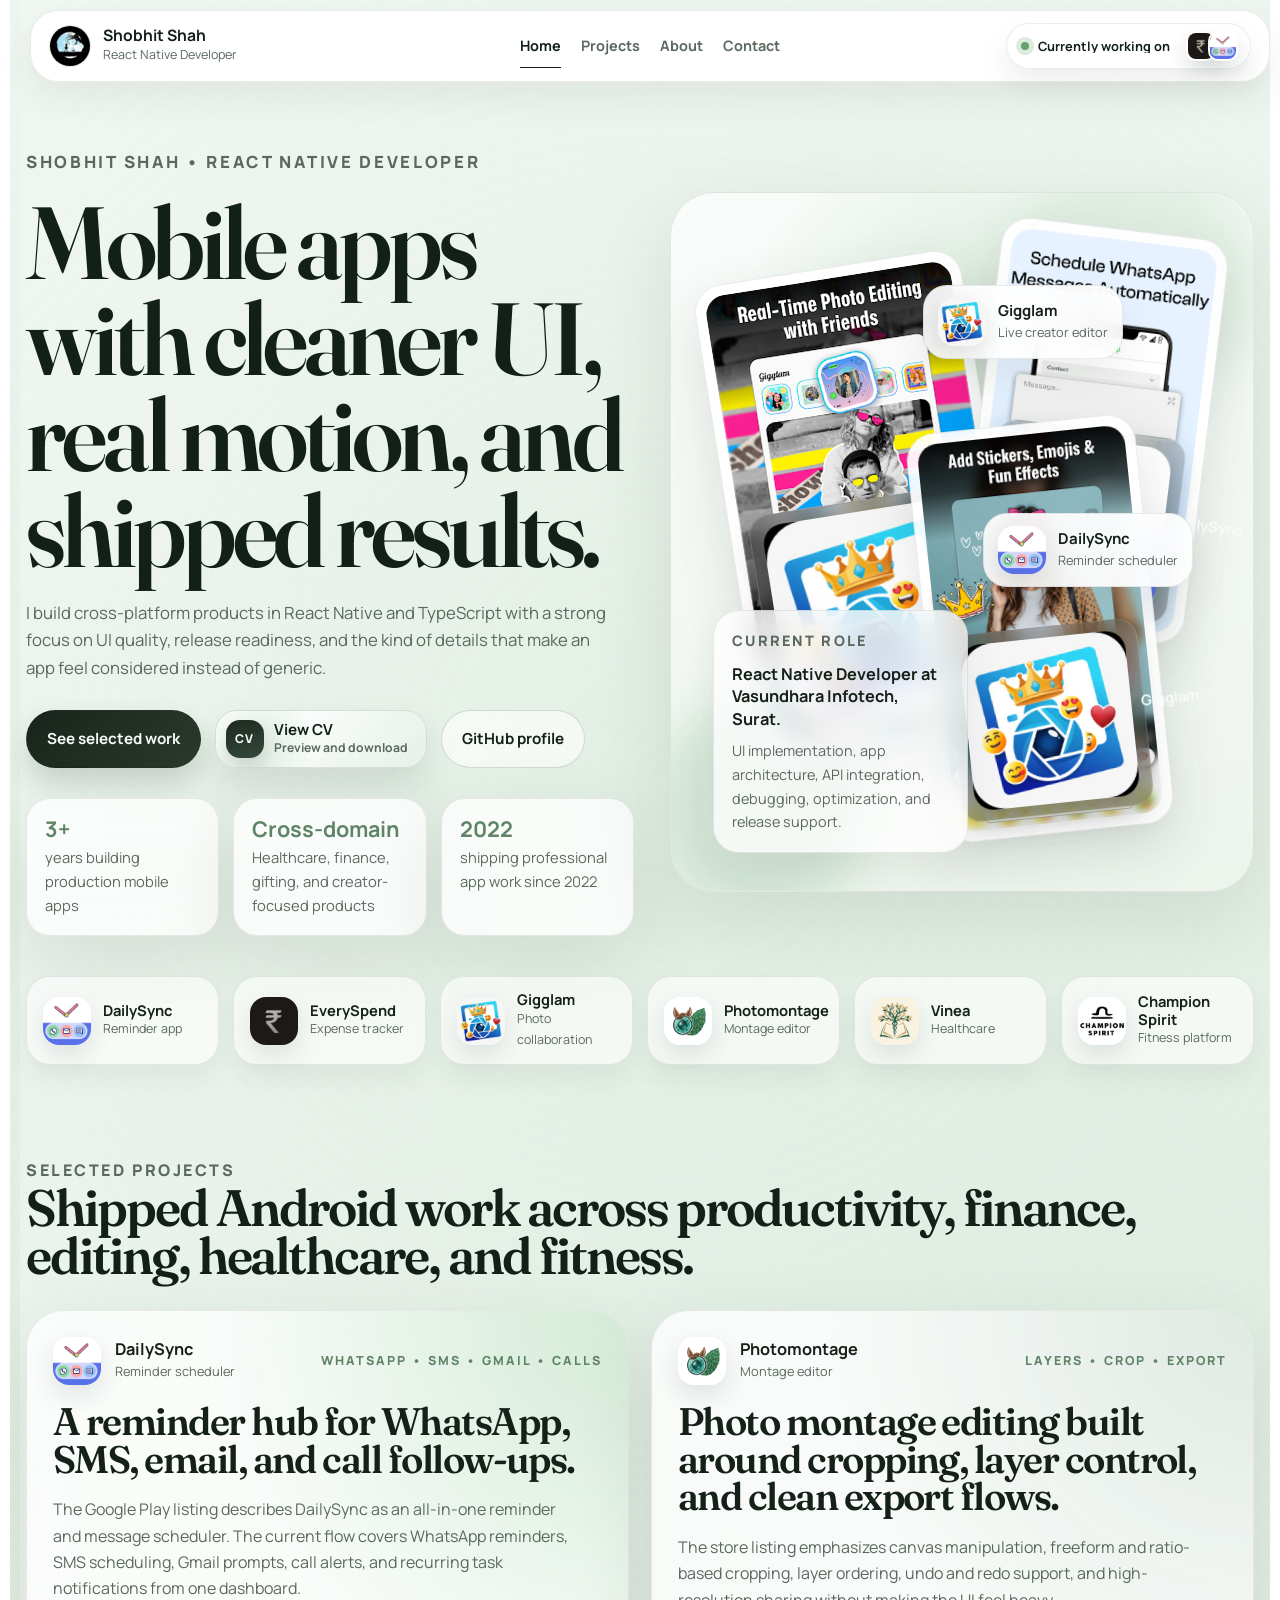
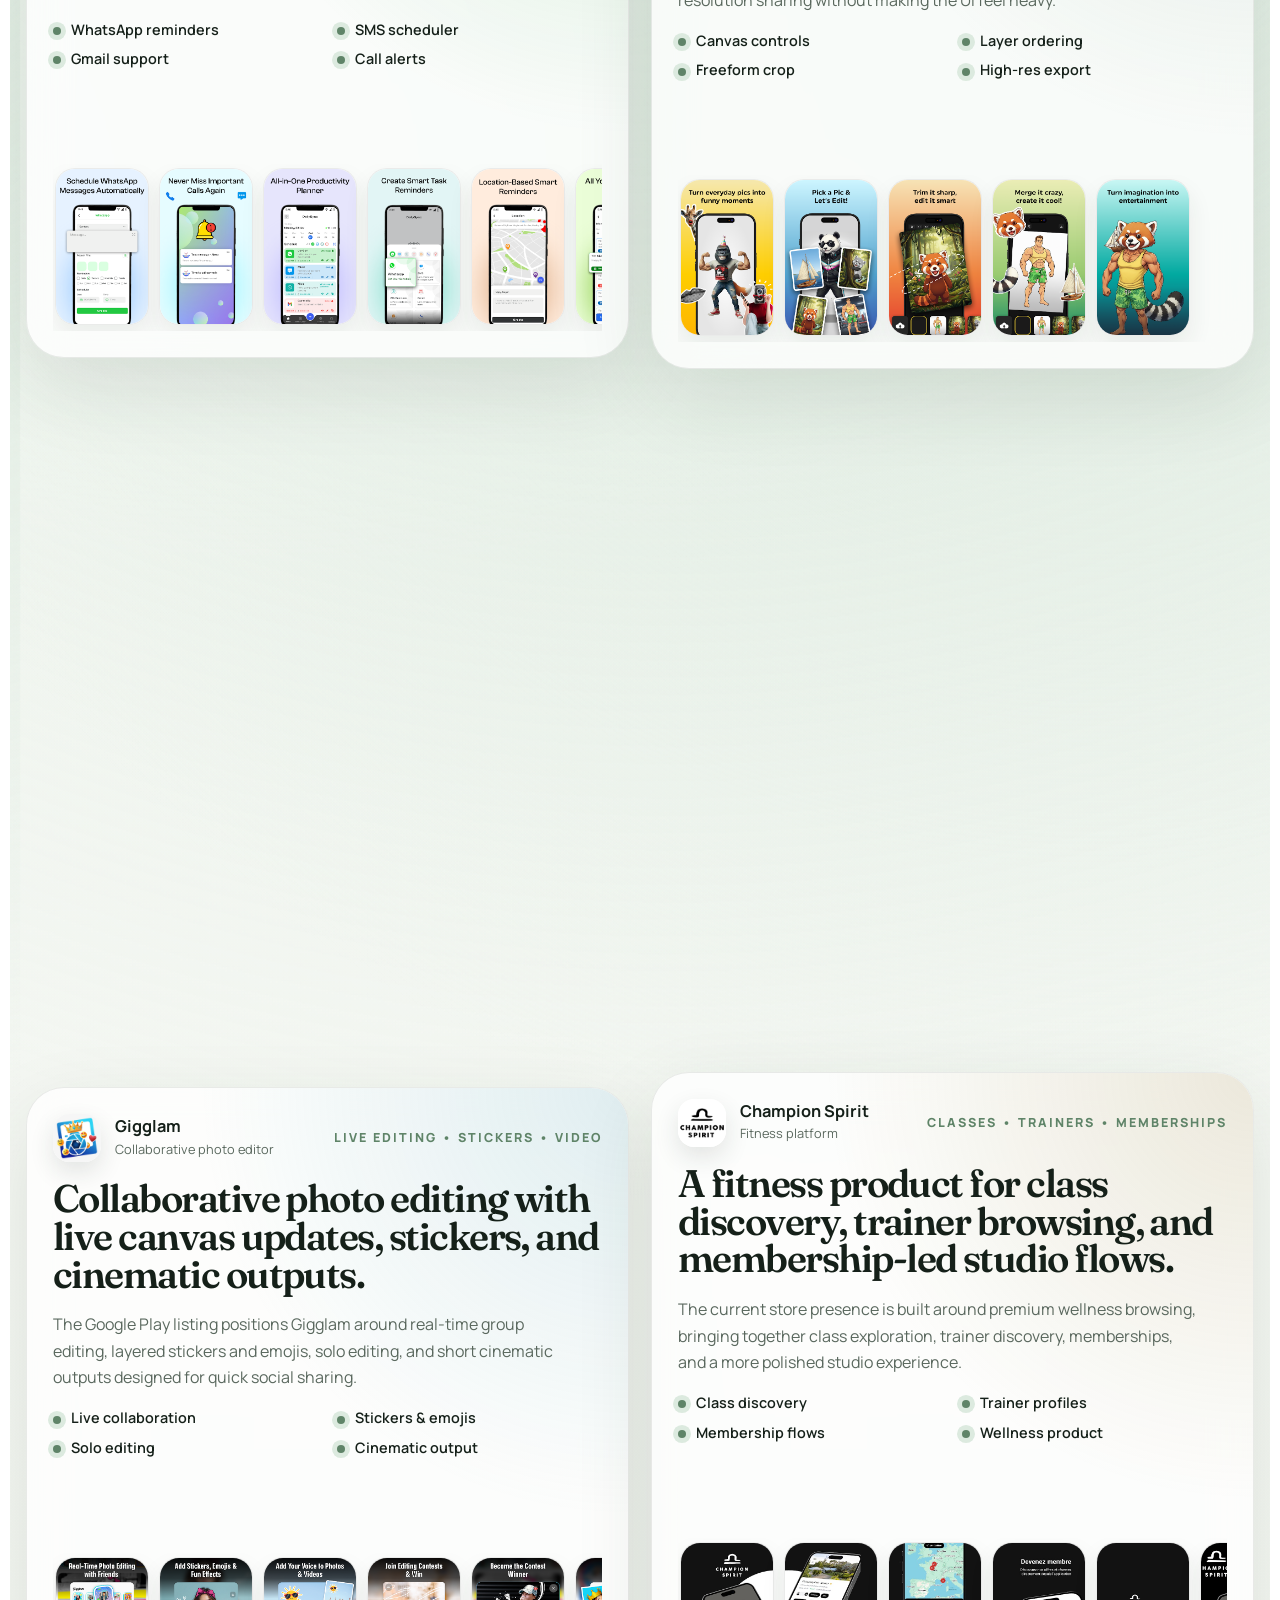
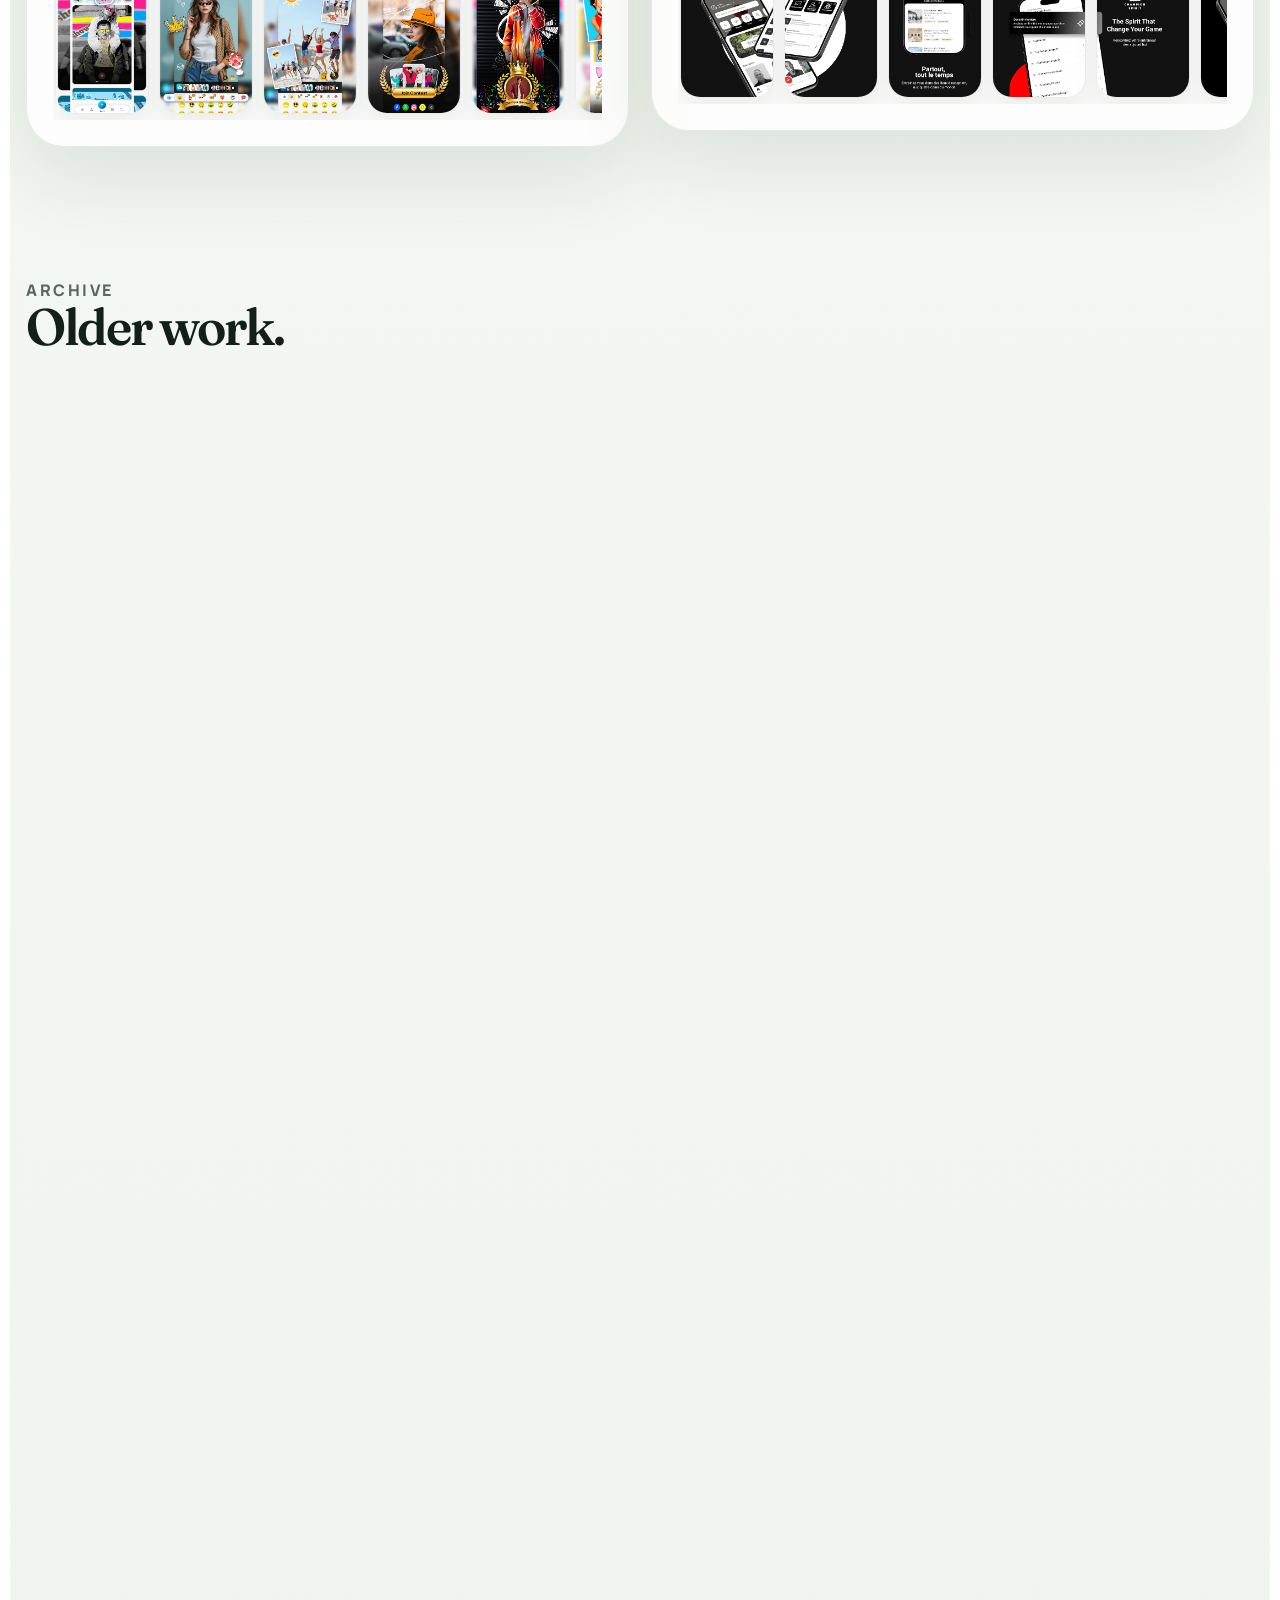
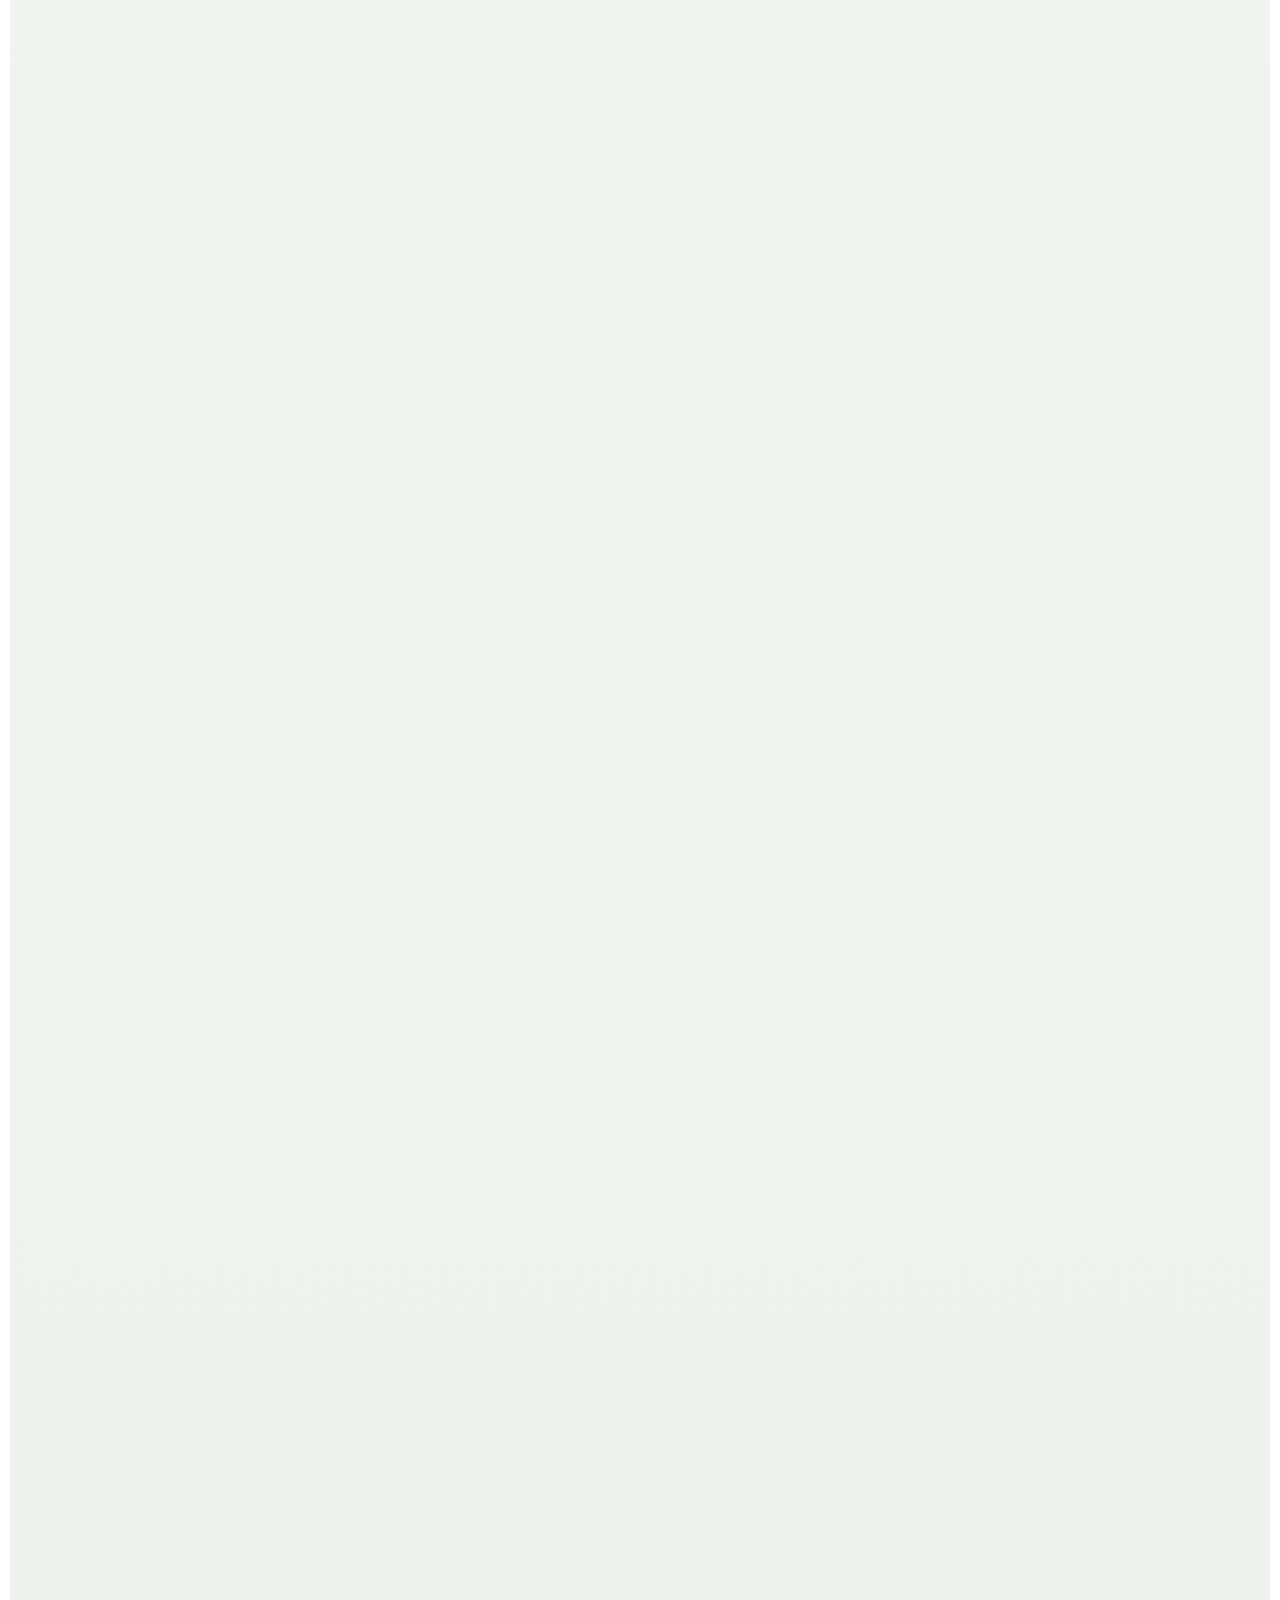
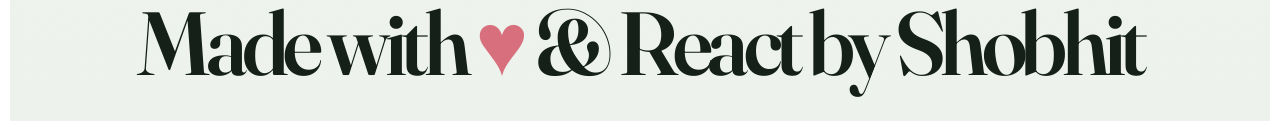
==== commit b704d1cc: "feat: Introduce Spotify now playing status with dedicated API, configuration, and UI updates." ====
--- a/index.html
+++ b/index.html
@@ -197,6 +197,7 @@
             -webkit-font-smoothing: antialiased;
             text-rendering: optimizeLegibility;
             overflow-x: hidden;
+            padding-top: var(--site-header-offset, 108px);
         }
 
         body.modal-open {
@@ -282,10 +283,17 @@
         }
 
         .site-header {
-            position: sticky;
-            top: 10px;
+            position: fixed;
+            left: 0;
+            right: 0;
+            top: 0;
             z-index: 30;
-            padding-top: 16px;
+            padding-top: 10px;
+            transition: padding-top 220ms ease, background 220ms ease;
+        }
+
+        .site-header.is-scrolled {
+            padding-top: 8px;
         }
 
         .nav-shell {
@@ -501,7 +509,7 @@
         }
 
         section {
-            scroll-margin-top: 110px;
+            scroll-margin-top: calc(var(--site-header-offset, 108px) + 16px);
         }
 
         .hero {
@@ -585,6 +593,20 @@
             min-width: 0;
         }
 
+        .live-status-spotify-mark {
+            width: 14px;
+            height: 14px;
+            flex: 0 0 14px;
+            color: #1db954;
+            display: none;
+        }
+
+        .live-status-spotify-mark svg {
+            width: 100%;
+            height: 100%;
+            display: block;
+        }
+
         .live-status-dot {
             width: 8px;
             height: 8px;
@@ -606,6 +628,17 @@
             line-height: 1.1;
             color: var(--text-strong);
             white-space: nowrap;
+            overflow: hidden;
+            text-overflow: ellipsis;
+        }
+
+        .live-status-copy span {
+            font-size: 0.67rem;
+            line-height: 1.15;
+            color: var(--muted);
+            white-space: nowrap;
+            overflow: hidden;
+            text-overflow: ellipsis;
         }
 
         .live-status-apps {
@@ -652,6 +685,76 @@
         .live-app:hover .live-app-icon {
             transform: translateY(-2px) scale(1.04);
             box-shadow: 0 14px 22px rgba(var(--shadow-rgb), 0.18);
+        }
+
+        .live-app-placeholder {
+            width: 100%;
+            height: 100%;
+            display: grid;
+            place-items: center;
+            background: linear-gradient(145deg, var(--button-primary-start), var(--button-primary-end));
+            color: var(--text-inverse);
+            font-size: 0.94rem;
+            font-weight: 700;
+        }
+
+        .live-status.is-clickable {
+            cursor: pointer;
+        }
+
+        .live-status.is-clickable:focus-visible {
+            outline: 3px solid var(--focus-ring);
+            outline-offset: 3px;
+        }
+
+        .live-status.is-spotify {
+            gap: 10px;
+            max-width: 340px;
+            padding-right: 10px;
+        }
+
+        .live-status.is-spotify .live-status-kicker {
+            flex: 1 1 auto;
+        }
+
+        .live-status.is-spotify .live-status-dot {
+            background: #1db954;
+            box-shadow: 0 0 0 5px rgba(29, 185, 84, 0.14);
+        }
+
+        .live-status.is-spotify .live-status-spotify-mark {
+            display: block;
+        }
+
+        .live-status.is-spotify .live-status-copy {
+            gap: 2px;
+        }
+
+        .live-status.is-spotify .live-status-copy strong,
+        .live-status.is-spotify .live-status-copy span {
+            display: block;
+            max-width: 18ch;
+        }
+
+        .live-status.is-spotify .live-status-apps {
+            margin-left: 0;
+        }
+
+        .live-status.is-spotify .live-app + .live-app {
+            margin-left: 0;
+        }
+
+        .live-status.is-spotify .live-app-icon {
+            width: 34px;
+            height: 34px;
+            flex-basis: 34px;
+            border-width: 1px;
+            border-radius: 12px;
+        }
+
+        .live-status.is-spotify:hover .live-app:nth-child(1) .live-app-icon,
+        .live-status.is-spotify:hover .live-app:nth-child(2) .live-app-icon {
+            transform: none;
         }
 
         @keyframes live-pulse {
@@ -2508,13 +2611,14 @@
 
         @media (max-width: 900px) {
             .site-header {
-                position: static;
-                top: auto;
-                padding-top: 12px;
+                padding-top: 10px;
+                transition: none;
+                transform: none !important;
+                opacity: 1 !important;
             }
 
             section {
-                scroll-margin-top: 28px;
+                scroll-margin-top: calc(var(--site-header-offset, 108px) + 10px);
             }
 
             .nav-shell {
@@ -2570,6 +2674,16 @@
 
             .live-status-copy strong {
                 font-size: 0.78rem;
+            }
+
+            .live-status.is-spotify .live-status-copy {
+                display: grid;
+                max-width: 150px;
+            }
+
+            .live-status.is-spotify .live-status-copy strong,
+            .live-status.is-spotify .live-status-copy span {
+                max-width: 16ch;
             }
 
             .live-status-apps {
@@ -3123,6 +3237,33 @@
                 font-size: 0.72rem;
             }
 
+            .live-status.is-spotify {
+                max-width: 188px;
+                padding-right: 9px;
+            }
+
+            .live-status.is-spotify .live-status-copy {
+                display: grid;
+                max-width: 92px;
+            }
+
+            .live-status.is-spotify .live-status-copy strong {
+                display: block;
+                font-size: 0.69rem;
+            }
+
+            .live-status.is-spotify .live-status-copy span {
+                display: block;
+                font-size: 0.58rem;
+            }
+
+            .live-status.is-spotify .live-app-icon {
+                width: 26px;
+                height: 26px;
+                flex-basis: 26px;
+                border-radius: 9px;
+            }
+
             .live-status-apps {
                 margin-left: 0;
             }
@@ -3384,12 +3525,38 @@
                 gap: 6px;
             }
 
+            .live-status-spotify-mark {
+                width: 12px;
+                height: 12px;
+                flex-basis: 12px;
+            }
+
             .live-status-kicker {
                 gap: 6px;
             }
 
             .live-status-copy strong {
                 display: none;
+            }
+
+            .live-status.is-spotify {
+                max-width: 168px;
+                padding: 6px 8px 6px 9px;
+            }
+
+            .live-status.is-spotify .live-status-copy {
+                display: grid;
+                max-width: 78px;
+            }
+
+            .live-status.is-spotify .live-status-copy strong {
+                display: block;
+                font-size: 0.64rem;
+            }
+
+            .live-status.is-spotify .live-status-copy span {
+                display: block;
+                font-size: 0.55rem;
             }
 
             .live-status-dot {
@@ -3407,6 +3574,12 @@
                 height: 26px;
                 flex-basis: 26px;
                 border-radius: 9px;
+            }
+
+            .live-status.is-spotify .live-status-dot {
+                width: 7px;
+                height: 7px;
+                flex-basis: 7px;
             }
 
             .hero-copy h1 {
@@ -3594,8 +3767,14 @@
             <div class="live-status" id="active-status-card" aria-label="Current work status">
                 <div class="live-status-kicker">
                     <span class="live-status-dot" aria-hidden="true"></span>
+                    <span class="live-status-spotify-mark" id="active-status-spotify-mark" aria-hidden="true" hidden>
+                        <svg viewBox="0 0 24 24" fill="currentColor" aria-hidden="true">
+                            <path d="M12 .8A11.2 11.2 0 1 0 23.2 12 11.21 11.21 0 0 0 12 .8Zm5.14 16.15a.7.7 0 0 1-.96.23 10.85 10.85 0 0 0-8.72-1.02.7.7 0 0 1-.45-1.32 12.24 12.24 0 0 1 9.84 1.15.7.7 0 0 1 .29.96Zm1.37-3.05a.88.88 0 0 1-1.2.29 13.54 13.54 0 0 0-10.99-1.35.88.88 0 0 1-.52-1.68 15.27 15.27 0 0 1 12.42 1.53.88.88 0 0 1 .29 1.21Zm.12-3.18a1.05 1.05 0 0 1-1.44.34 16.54 16.54 0 0 0-13.48-1.62A1.05 1.05 0 1 1 3.09 7.4a18.65 18.65 0 0 1 15.25 1.84 1.05 1.05 0 0 1 .29 1.48Z"/>
+                        </svg>
+                    </span>
                     <div class="live-status-copy">
                         <strong id="active-status-title">Currently working on</strong>
+                        <span id="active-status-subtitle" hidden></span>
                     </div>
                 </div>
                 <div class="live-status-apps" id="active-status-apps"></div>
@@ -4276,8 +4455,12 @@
         const cvOverlay = document.getElementById("cv-overlay");
         const viewCvTrigger = document.getElementById("view-cv-trigger");
         const cvClose = document.getElementById("cv-close");
+        const activeStatusCard = document.getElementById("active-status-card");
         const activeStatusTitle = document.getElementById("active-status-title");
+        const activeStatusSubtitle = document.getElementById("active-status-subtitle");
         const activeStatusApps = document.getElementById("active-status-apps");
+        const activeStatusDot = activeStatusCard ? activeStatusCard.querySelector(".live-status-dot") : null;
+        const activeStatusSpotifyMark = document.getElementById("active-status-spotify-mark");
         const cvFrame = document.getElementById("cv-frame");
         const cvOpenLink = document.getElementById("cv-open-link");
         const cvDownloadLink = document.getElementById("cv-download-link");
@@ -4321,6 +4504,11 @@
         let activePreviewIndex = 0;
         let previewTrigger = null;
         let cvTrigger = null;
+        let spotifyPollHandle = 0;
+        let statusRenderToken = 0;
+        let statusRotationHandle = 0;
+        let activeStatusMode = "work";
+        let spotifyLatestTrack = null;
         const socialIconMap = {
             linkedin: '<svg viewBox="0 0 24 24" aria-hidden="true"><path d="M6.94 8.5H3.56V20h3.38zM5.25 3A2.07 2.07 0 0 0 3.2 5.07 2.07 2.07 0 0 0 5.25 7.14 2.08 2.08 0 0 0 7.33 5.07 2.08 2.08 0 0 0 5.25 3m6.57 5.5H8.55V20h3.27v-5.7c0-1.5.28-2.95 2.14-2.95 1.83 0 1.85 1.71 1.85 3.05V20h3.28v-6.27c0-3.08-.66-5.45-4.26-5.45-1.73 0-2.89.95-3.36 1.85h-.05z"/></svg>',
             instagram: '<svg viewBox="0 0 24 24" aria-hidden="true"><path d="M7.75 2h8.5A5.75 5.75 0 0 1 22 7.75v8.5A5.75 5.75 0 0 1 16.25 22h-8.5A5.75 5.75 0 0 1 2 16.25v-8.5A5.75 5.75 0 0 1 7.75 2m0 1.8A3.95 3.95 0 0 0 3.8 7.75v8.5A3.95 3.95 0 0 0 7.75 20.2h8.5a3.95 3.95 0 0 0 3.95-3.95v-8.5A3.95 3.95 0 0 0 16.25 3.8zm8.95 1.35a1.15 1.15 0 1 1-1.15 1.15 1.15 1.15 0 0 1 1.15-1.15M12 6.86A5.14 5.14 0 1 1 6.86 12 5.14 5.14 0 0 1 12 6.86m0 1.8A3.34 3.34 0 1 0 15.34 12 3.34 3.34 0 0 0 12 8.66"/></svg>',
@@ -4330,6 +4518,205 @@
         };
         const defaultContactFormNote = 'Messages are sent to <a href="mailto:shobhitshah094@gmail.com">shobhitshah094@gmail.com</a>.';
 
+        const joinArtists = (artists = []) => (Array.isArray(artists) ? artists : [])
+            .map((artist) => (typeof artist === "string" ? artist : artist?.name || ""))
+            .filter(Boolean)
+            .join(", ");
+
+        const setActiveStatusLink = (href = "", label = "") => {
+            if (!activeStatusCard) {
+                return;
+            }
+
+            const nextHref = String(href || "").trim();
+
+            if (nextHref) {
+                activeStatusCard.dataset.href = nextHref;
+                activeStatusCard.classList.add("is-clickable");
+                activeStatusCard.tabIndex = 0;
+                activeStatusCard.setAttribute("role", "link");
+            } else {
+                delete activeStatusCard.dataset.href;
+                activeStatusCard.classList.remove("is-clickable");
+                activeStatusCard.removeAttribute("tabindex");
+                activeStatusCard.removeAttribute("role");
+            }
+
+            activeStatusCard.setAttribute("aria-label", label || "Current status");
+        };
+
+        const setActiveStatusSubtitle = (text = "") => {
+            if (!activeStatusSubtitle) {
+                return;
+            }
+
+            const nextText = String(text || "").trim();
+            activeStatusSubtitle.textContent = nextText;
+            activeStatusSubtitle.hidden = nextText.length === 0;
+        };
+
+        const createStatusVisual = ({ icon = "", alt = "", fallbackText = "♪" } = {}) => {
+            const iconWrap = document.createElement("div");
+            iconWrap.className = "live-app-icon";
+
+            if (icon) {
+                const image = document.createElement("img");
+                image.src = icon;
+                image.alt = alt;
+                image.loading = "lazy";
+                iconWrap.appendChild(image);
+            } else {
+                const placeholder = document.createElement("span");
+                placeholder.className = "live-app-placeholder";
+                placeholder.textContent = fallbackText;
+                placeholder.setAttribute("aria-hidden", "true");
+                iconWrap.appendChild(placeholder);
+            }
+
+            return iconWrap;
+        };
+
+        const resetActiveStatusCard = () => {
+            if (!activeStatusCard) {
+                return;
+            }
+
+            activeStatusCard.classList.remove("is-spotify");
+            activeStatusCard.removeAttribute("data-status-kind");
+            setActiveStatusLink("", "Current status");
+            setActiveStatusSubtitle("");
+            if (activeStatusSpotifyMark) {
+                activeStatusSpotifyMark.hidden = true;
+            }
+
+            if (activeStatusDot) {
+                activeStatusDot.removeAttribute("title");
+            }
+        };
+
+        const normalizeSpotifyPayload = (payload = null) => {
+            if (!payload || typeof payload !== "object") {
+                return null;
+            }
+
+            const item = payload.item && typeof payload.item === "object"
+                ? payload.item
+                : payload.track && typeof payload.track === "object"
+                    ? payload.track
+                    : payload.song && typeof payload.song === "object"
+                        ? payload.song
+                        : null;
+            const title = String(
+                payload.title ||
+                payload.name ||
+                (typeof payload.song === "string" ? payload.song : "") ||
+                item?.name ||
+                item?.title ||
+                ""
+            ).trim();
+            const artist = String(
+                payload.artist ||
+                payload.artistName ||
+                joinArtists(payload.artistNames) ||
+                joinArtists(payload.artists) ||
+                joinArtists(item?.artists) ||
+                ""
+            ).trim();
+            const albumArt = String(
+                payload.albumArt ||
+                payload.albumImageUrl ||
+                payload.album_image_url ||
+                payload.image ||
+                payload.cover ||
+                item?.albumArt ||
+                item?.album?.images?.[0]?.url ||
+                ""
+            ).trim();
+            const songUrl = String(
+                payload.songUrl ||
+                payload.trackUrl ||
+                payload.url ||
+                payload.href ||
+                item?.external_urls?.spotify ||
+                payload.external_urls?.spotify ||
+                ""
+            ).trim();
+            const rawPlayingState = payload.isPlaying ?? payload.is_playing ?? payload.playing ?? payload.nowPlaying ?? payload.currentlyPlaying ?? item?.is_playing;
+            const isPlaying = typeof rawPlayingState === "boolean"
+                ? rawPlayingState
+                : String(rawPlayingState || "").toLowerCase() === "true";
+
+            if (!title && !artist && !albumArt && !songUrl) {
+                return null;
+            }
+
+            return {
+                title: title || "Spotify",
+                artist: artist || "Open on Spotify",
+                albumArt,
+                songUrl,
+                isPlaying
+            };
+        };
+
+        const loadSpotifyNowPlaying = async () => {
+            const spotifyConfig = portfolioConfig.spotifyNowPlaying || {};
+            const endpointUrl = String(spotifyConfig.endpointUrl || "").trim();
+            const previewData = normalizeSpotifyPayload(spotifyConfig.previewData);
+
+            if (!endpointUrl) {
+                return previewData;
+            }
+
+            try {
+                const response = await fetch(endpointUrl, {
+                    headers: {
+                        Accept: "application/json"
+                    },
+                    cache: "no-store"
+                });
+
+                if (response.status === 204) {
+                    return previewData;
+                }
+
+                if (!response.ok) {
+                    throw new Error(`Spotify endpoint failed with ${response.status}`);
+                }
+
+                const payload = await response.json();
+                return normalizeSpotifyPayload(payload) || previewData;
+            } catch (error) {
+                return previewData;
+            }
+        };
+
+        const getSpotifyFallbackTrack = () => {
+            const spotifyConfig = portfolioConfig.spotifyNowPlaying || {};
+
+            return normalizeSpotifyPayload(spotifyConfig.previewData)
+                || normalizeSpotifyPayload(spotifyConfig.playlistData)
+                || normalizeSpotifyPayload({
+                    title: spotifyConfig.placeholderTitle || "Spotify",
+                    artist: spotifyConfig.placeholderSubtitle || "Live song will appear here",
+                    albumArt: spotifyConfig.placeholderArt || "",
+                    songUrl: spotifyConfig.openUrl || "https://open.spotify.com/",
+                    isPlaying: false
+                });
+        };
+
+        const refreshSpotifyTrack = async () => {
+            const spotifyConfig = portfolioConfig.spotifyNowPlaying || {};
+
+            if (!spotifyConfig.enabled) {
+                spotifyLatestTrack = null;
+                return null;
+            }
+
+            spotifyLatestTrack = await loadSpotifyNowPlaying() || getSpotifyFallbackTrack();
+            return spotifyLatestTrack;
+        };
+
         const applyCvConfig = () => {
             const cvConfig = portfolioConfig.cv || {};
             const cvPath = cvConfig.path || "ShobhitCV.pdf";
@@ -4351,7 +4738,10 @@
                 apps = []
             } = portfolioConfig.activeStatus || {};
 
+            resetActiveStatusCard();
+            activeStatusCard?.setAttribute("data-status-kind", "work");
             activeStatusTitle.textContent = title || "Currently working on";
+            activeStatusCard?.setAttribute("aria-label", `${title || "Currently working on"} status`);
             activeStatusApps.innerHTML = "";
 
             apps.map((key) => activeAppCatalog[key])
@@ -4360,14 +4750,6 @@
                     const item = document.createElement("div");
                     item.className = "live-app";
 
-                    const iconWrap = document.createElement("div");
-                    iconWrap.className = "live-app-icon";
-
-                    const icon = document.createElement("img");
-                    icon.src = app.icon;
-                    icon.alt = `${app.name} icon`;
-                    icon.loading = "lazy";
-
                     const copy = document.createElement("div");
                     copy.className = "live-app-copy";
 
@@ -4377,13 +4759,149 @@
                     const note = document.createElement("span");
                     note.textContent = app.subtitle;
 
-                    iconWrap.appendChild(icon);
+                    const iconWrap = createStatusVisual({
+                        icon: app.icon,
+                        alt: `${app.name} icon`,
+                        fallbackText: app.name?.charAt(0) || "A"
+                    });
                     copy.appendChild(name);
                     copy.appendChild(note);
                     item.appendChild(iconWrap);
                     item.appendChild(copy);
                     activeStatusApps.appendChild(item);
                 });
+        };
+
+        const renderSpotifyStatus = (track = null) => {
+            if (!track || !activeStatusCard) {
+                return false;
+            }
+
+            const spotifyConfig = portfolioConfig.spotifyNowPlaying || {};
+            const primaryLabel = track.title || spotifyConfig.label || "Spotify";
+            const secondaryLabel = track.artist || "Open on Spotify";
+            const targetHref = track.songUrl || spotifyConfig.openUrl || "";
+
+            resetActiveStatusCard();
+            activeStatusCard.classList.add("is-spotify");
+            activeStatusCard.setAttribute("data-status-kind", "spotify");
+            activeStatusTitle.textContent = primaryLabel;
+            setActiveStatusSubtitle(secondaryLabel);
+            if (activeStatusSpotifyMark) {
+                activeStatusSpotifyMark.hidden = false;
+            }
+            setActiveStatusLink(
+                targetHref,
+                targetHref
+                    ? `Open ${primaryLabel}${secondaryLabel ? ` by ${secondaryLabel}` : ""} on Spotify`
+                    : `Spotify: ${primaryLabel}${secondaryLabel ? ` by ${secondaryLabel}` : ""}`
+            );
+            activeStatusApps.innerHTML = "";
+
+            const artwork = document.createElement("div");
+            artwork.className = "live-app";
+            artwork.appendChild(createStatusVisual({
+                icon: track.albumArt,
+                alt: `${primaryLabel} artwork`,
+                fallbackText: "♪"
+            }));
+            activeStatusApps.appendChild(artwork);
+
+            if (activeStatusDot) {
+                activeStatusDot.title = track.isPlaying ? "Spotify now playing" : "Spotify";
+            }
+
+            return true;
+        };
+
+        const renderHeaderStatus = (mode = activeStatusMode) => {
+            const spotifyConfig = portfolioConfig.spotifyNowPlaying || {};
+
+            if (mode === "spotify" && spotifyConfig.enabled) {
+                const track = spotifyLatestTrack || getSpotifyFallbackTrack();
+
+                if (track) {
+                    renderSpotifyStatus(track);
+                    return;
+                }
+            }
+
+            renderActiveStatus();
+        };
+
+        const startHeaderStatusRotation = async () => {
+            const renderToken = statusRenderToken + 1;
+            statusRenderToken = renderToken;
+
+            window.clearInterval(statusRotationHandle);
+            statusRotationHandle = 0;
+
+            const spotifyConfig = portfolioConfig.spotifyNowPlaying || {};
+
+            if (!spotifyConfig.enabled) {
+                activeStatusMode = "work";
+                renderHeaderStatus("work");
+                return;
+            }
+
+            await refreshSpotifyTrack();
+
+            if (renderToken !== statusRenderToken) {
+                return;
+            }
+
+            activeStatusMode = "work";
+            renderHeaderStatus(activeStatusMode);
+
+            const rotateMs = Math.max(Number(spotifyConfig.rotateMs) || 10000, 4000);
+            statusRotationHandle = window.setInterval(() => {
+                activeStatusMode = activeStatusMode === "work" ? "spotify" : "work";
+                renderHeaderStatus(activeStatusMode);
+            }, rotateMs);
+        };
+
+        const startSpotifyPolling = () => {
+            const spotifyConfig = portfolioConfig.spotifyNowPlaying || {};
+            const endpointUrl = String(spotifyConfig.endpointUrl || "").trim();
+
+            window.clearInterval(spotifyPollHandle);
+            spotifyPollHandle = 0;
+
+            if (!spotifyConfig.enabled || !endpointUrl) {
+                return;
+            }
+
+            const pollMs = Math.max(Number(spotifyConfig.pollMs) || 45000, 15000);
+            spotifyPollHandle = window.setInterval(async () => {
+                if (!document.hidden) {
+                    await refreshSpotifyTrack();
+
+                    if (activeStatusMode === "spotify") {
+                        renderHeaderStatus("spotify");
+                    }
+                }
+            }, pollMs);
+        };
+
+        const setupDesktopHeaderBehavior = () => {
+            const siteHeader = document.querySelector(".site-header");
+
+            if (!siteHeader) {
+                return;
+            }
+
+            const updateHeaderState = () => {
+                const headerOffset = Math.ceil(siteHeader.offsetHeight + 12);
+                const currentScrollY = window.scrollY;
+                const isPastHero = currentScrollY > 56;
+
+                document.documentElement.style.setProperty("--site-header-offset", `${headerOffset}px`);
+                siteHeader.classList.toggle("is-scrolled", isPastHero);
+            };
+
+            updateHeaderState();
+            window.addEventListener("scroll", updateHeaderState, { passive: true });
+            window.addEventListener("resize", updateHeaderState);
         };
 
         const shuffleArray = (items) => {
@@ -4507,9 +5025,38 @@
             });
         };
 
+        if (activeStatusCard) {
+            activeStatusCard.addEventListener("click", () => {
+                const href = activeStatusCard.dataset.href;
+
+                if (href) {
+                    window.open(href, "_blank", "noopener,noreferrer");
+                }
+            });
+
+            activeStatusCard.addEventListener("keydown", (event) => {
+                if ((event.key === "Enter" || event.key === " ") && activeStatusCard.dataset.href) {
+                    event.preventDefault();
+                    activeStatusCard.click();
+                }
+            });
+        }
+
+        document.addEventListener("visibilitychange", () => {
+            if (!document.hidden && (portfolioConfig.spotifyNowPlaying || {}).enabled) {
+                refreshSpotifyTrack().then(() => {
+                    if (activeStatusMode === "spotify") {
+                        renderHeaderStatus("spotify");
+                    }
+                });
+            }
+        });
+
         applyCvConfig();
-        renderActiveStatus();
+        startHeaderStatusRotation();
+        startSpotifyPolling();
         renderHeroShowcase();
+        setupDesktopHeaderBehavior();
 
         const contactFormConfig = portfolioConfig.contactForm || {};
         const contactRecipient = contactFormConfig.recipientEmail || "shobhitshah094@gmail.com";
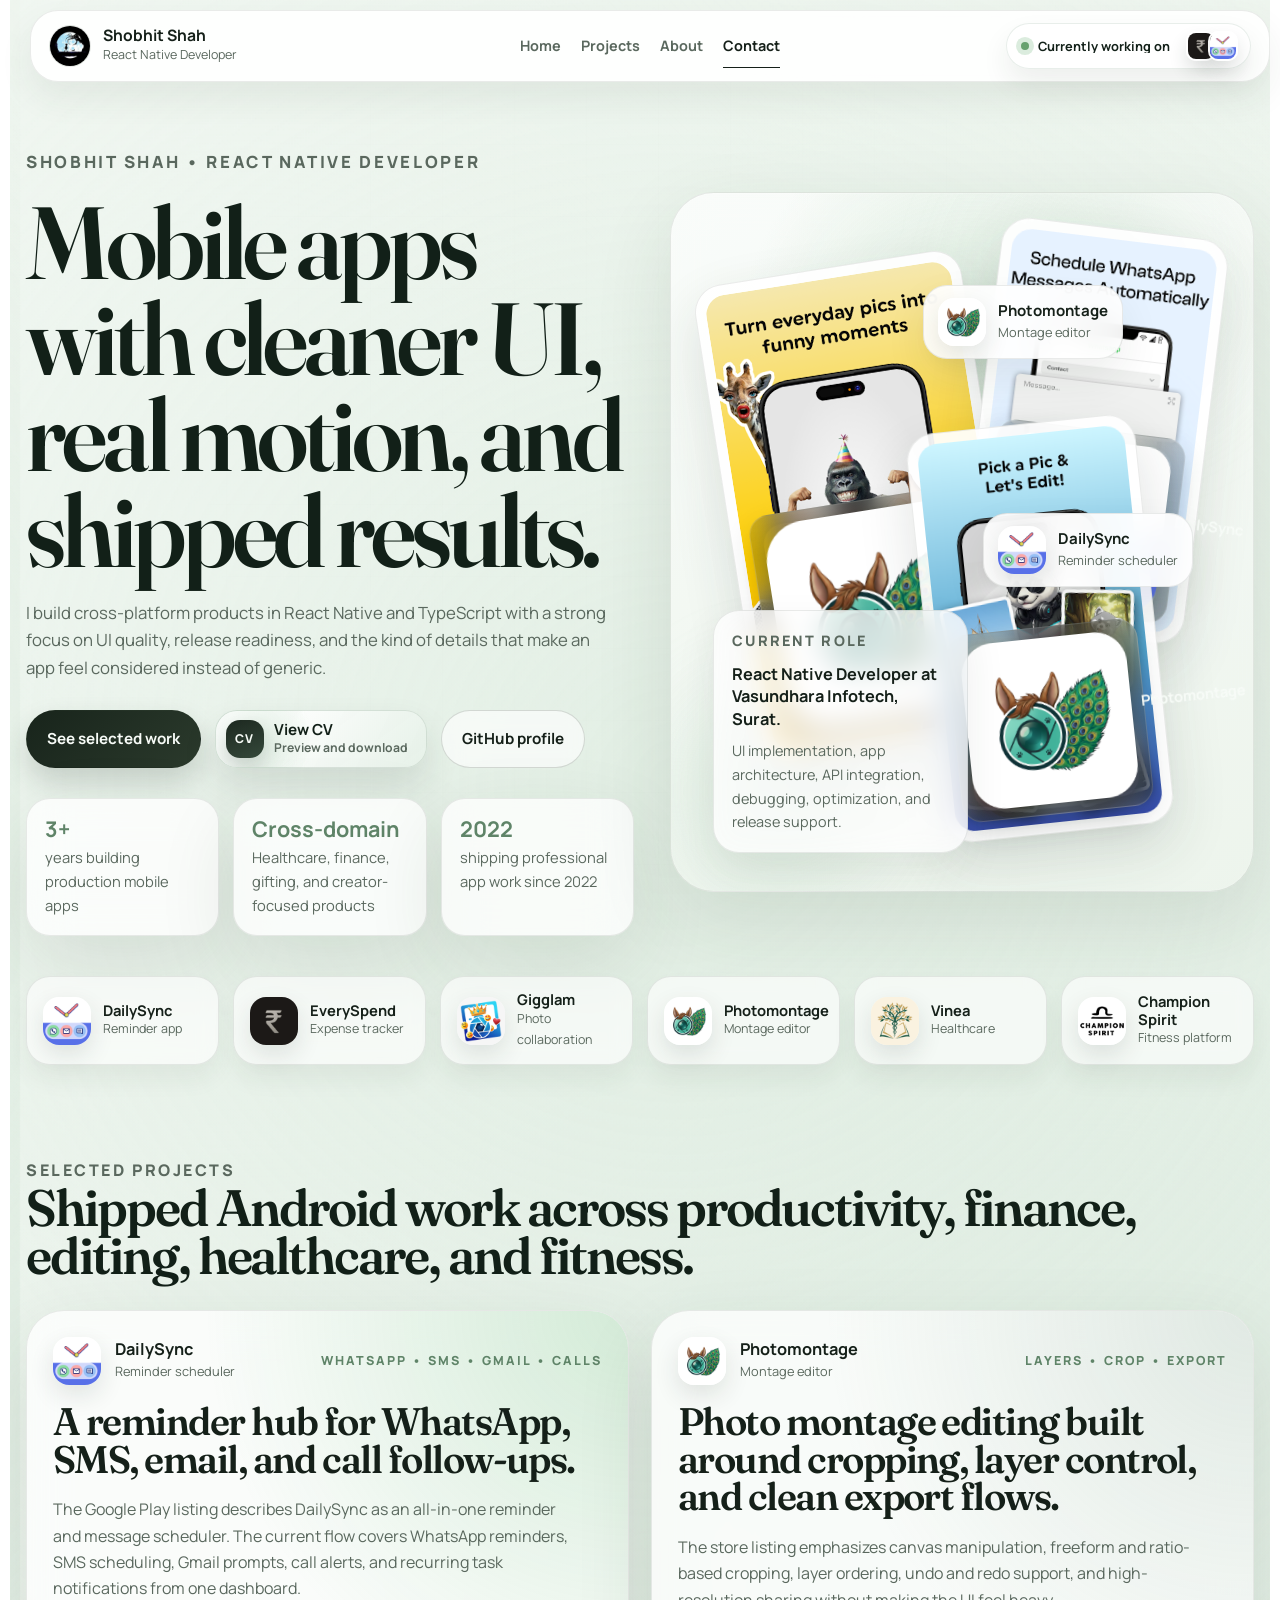
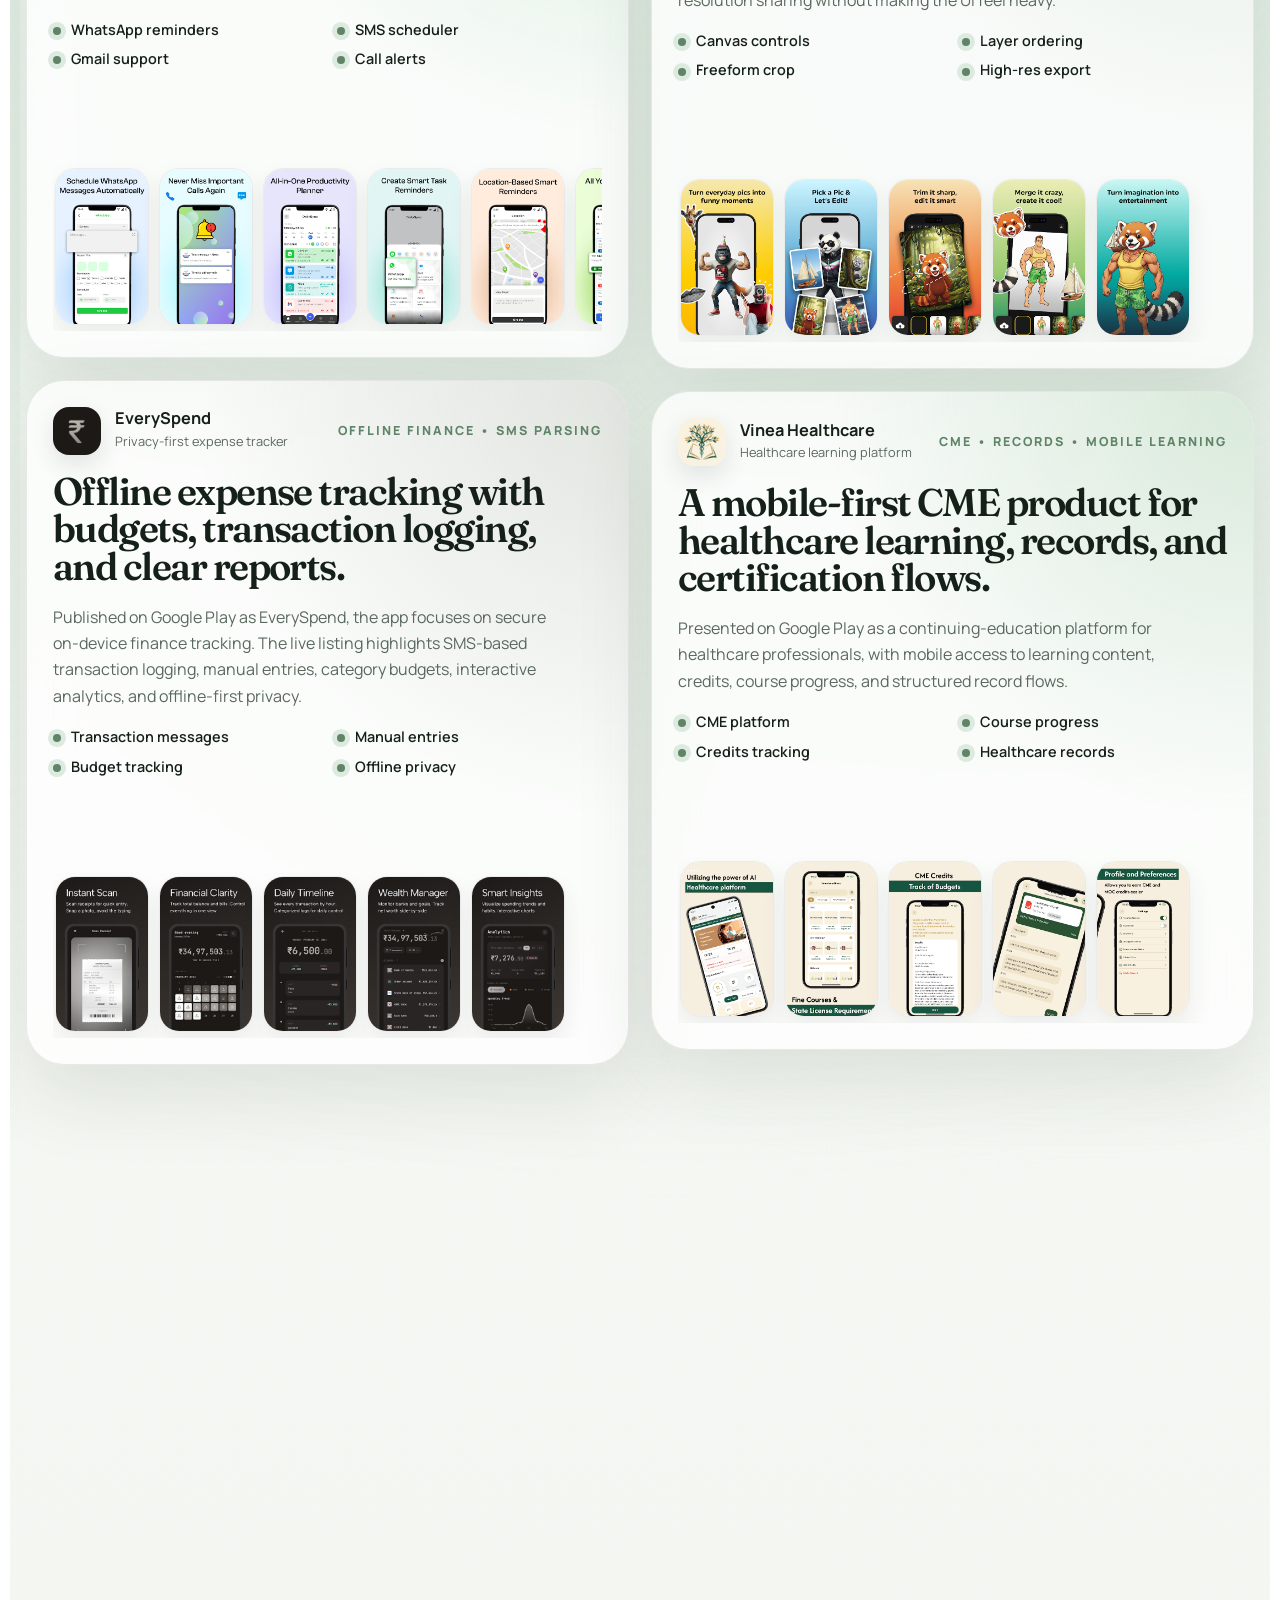
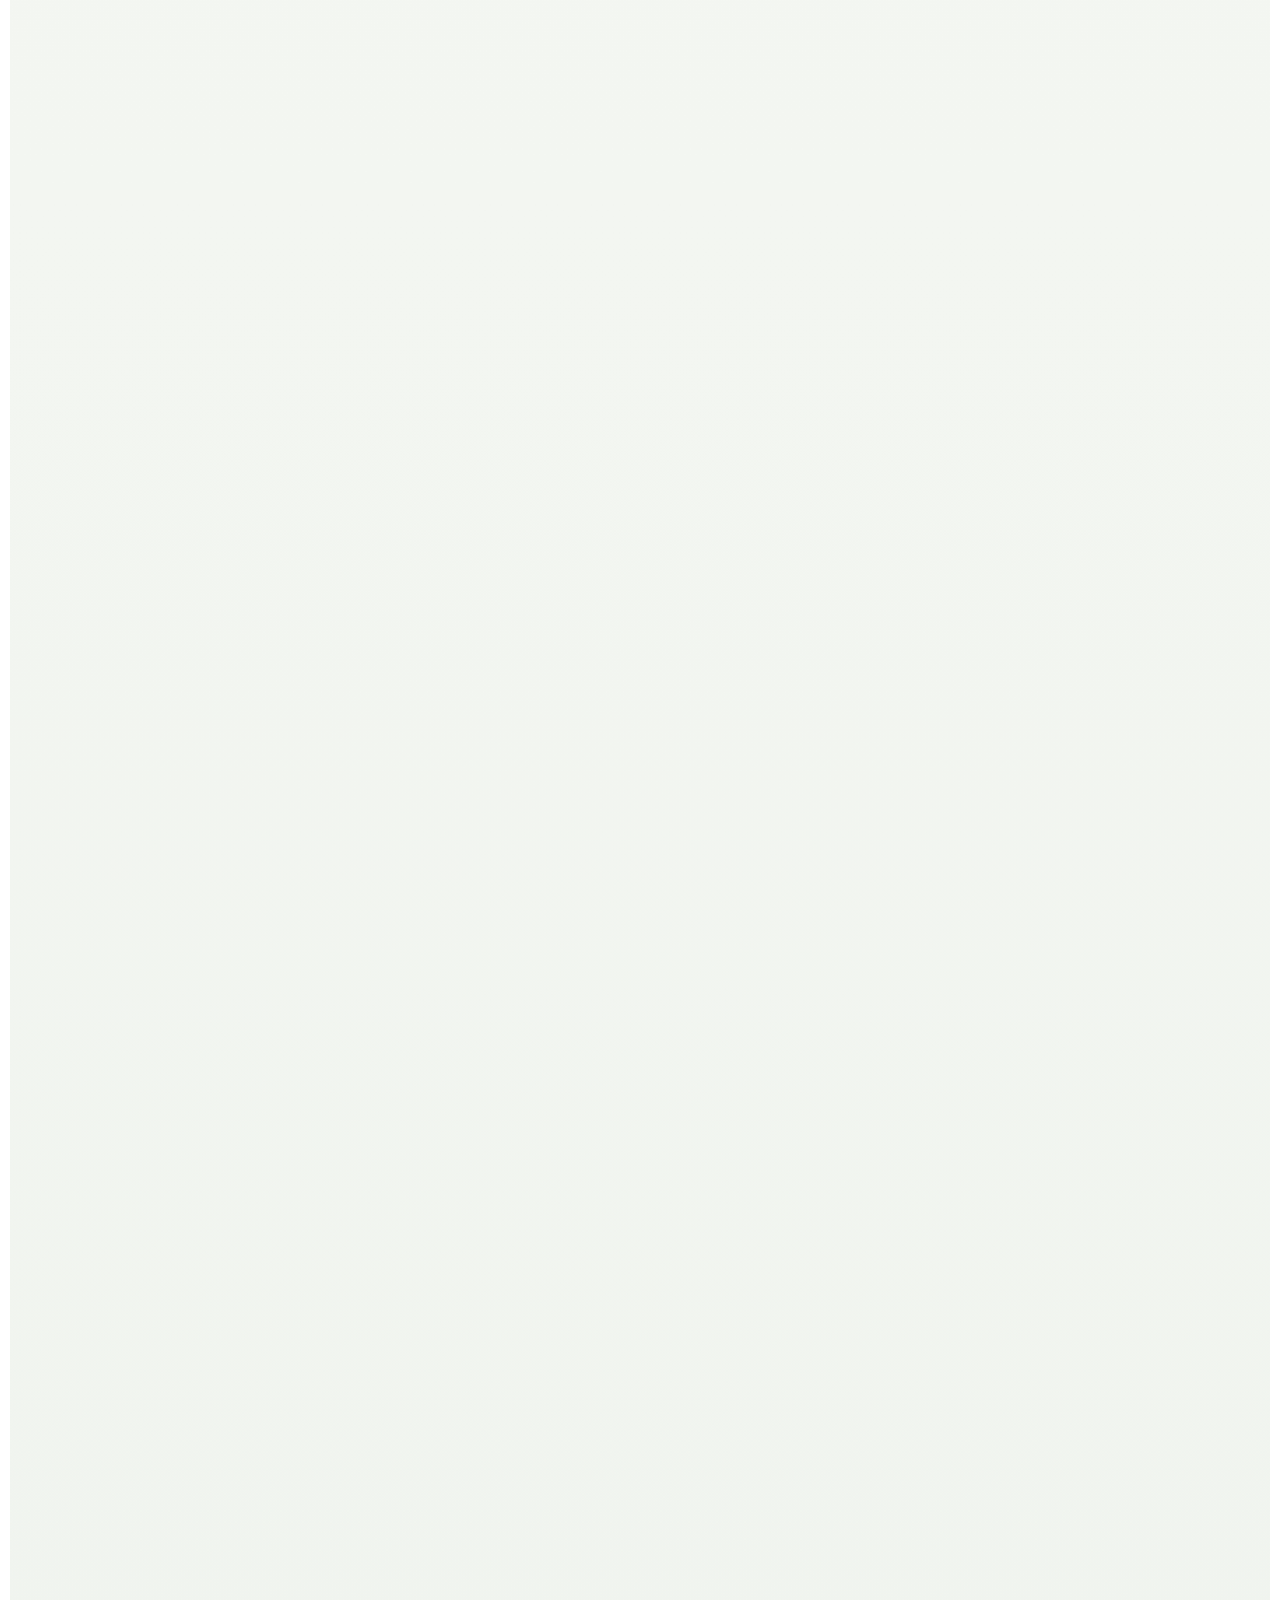
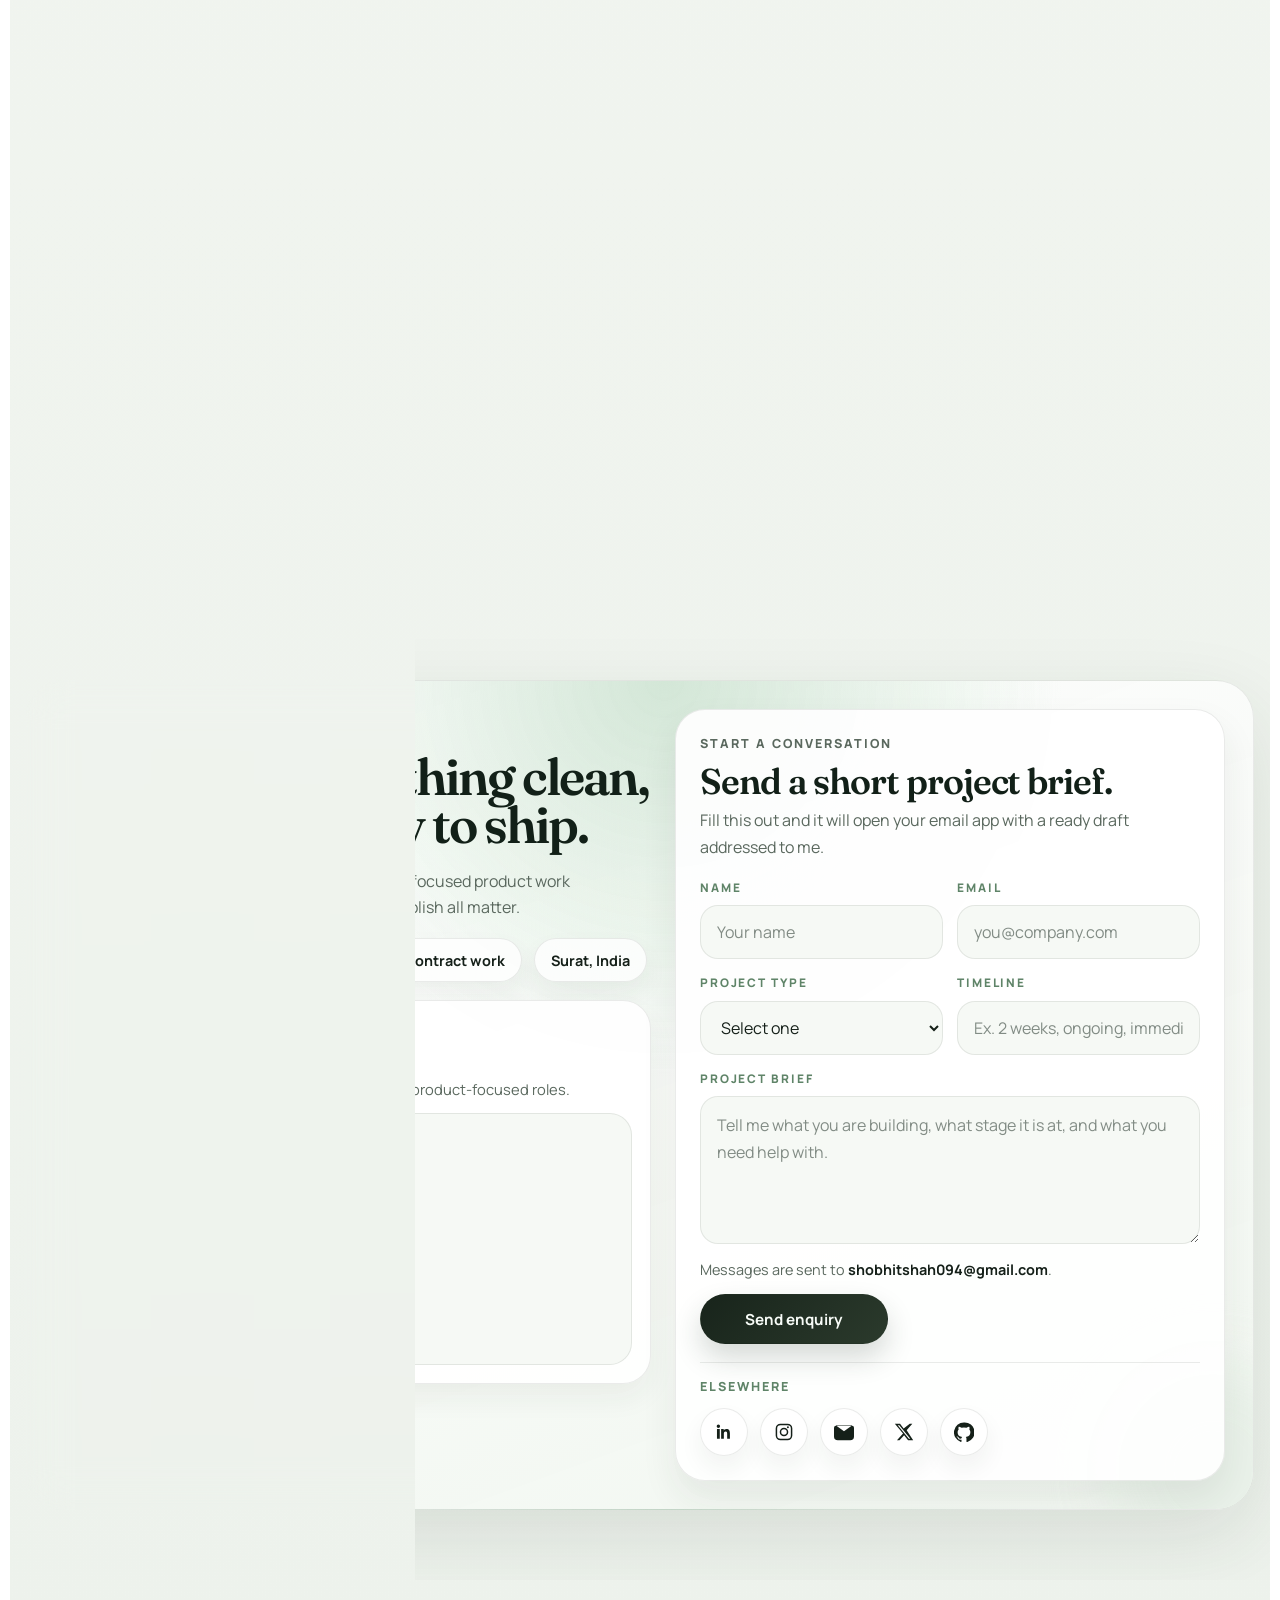
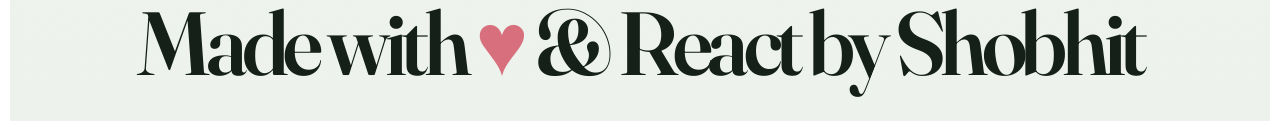
==== commit 4ccadb53: "feat: Enhance hero section with shimmer, glow, and staggered entrance animations, implement a compac" ====
--- a/index.html
+++ b/index.html
@@ -1,4 +1,4 @@
-﻿<!DOCTYPE html>
+<!DOCTYPE html>
 <html lang="en">
 <head>
     <meta charset="UTF-8">
@@ -820,35 +820,183 @@
                 radial-gradient(circle at 52% 22%, var(--hero-glow), transparent 38%),
                 linear-gradient(160deg, var(--hero-surface-start), var(--hero-surface-end));
             backdrop-filter: blur(18px);
-            box-shadow: var(--shadow);
+            box-shadow:
+                var(--shadow),
+                0 0 0 1px rgba(255, 255, 255, 0.08) inset,
+                0 1px 0 rgba(255, 255, 255, 0.14) inset;
             overflow: hidden;
             isolation: isolate;
-        }
-
+            perspective: 800px;
+            transform-style: preserve-3d;
+            transition: transform 400ms cubic-bezier(0.03, 0.98, 0.52, 0.99), box-shadow 400ms ease;
+        }
+
+        /* Animated shimmer / light sweep */
+        .hero-stage-shimmer {
+            position: absolute;
+            inset: 0;
+            border-radius: inherit;
+            pointer-events: none;
+            z-index: 2;
+            overflow: hidden;
+        }
+
+        .hero-stage-shimmer::before {
+            content: "";
+            position: absolute;
+            top: -50%;
+            left: -50%;
+            width: 200%;
+            height: 200%;
+            background: linear-gradient(
+                115deg,
+                transparent 30%,
+                rgba(255, 255, 255, 0.03) 40%,
+                rgba(255, 255, 255, 0.08) 45%,
+                rgba(255, 255, 255, 0.03) 50%,
+                transparent 60%
+            );
+            animation: hero-shimmer 10s ease-in-out infinite;
+            transform: translateX(-100%) rotate(-12deg);
+        }
+
+        @keyframes hero-shimmer {
+            0%, 100% { transform: translateX(-100%) rotate(-12deg); }
+            50% { transform: translateX(100%) rotate(-12deg); }
+        }
+
+        /* Pulsing glow border */
+        .hero-stage-glow {
+            position: absolute;
+            inset: -2px;
+            border-radius: 46px;
+            pointer-events: none;
+            z-index: -1;
+            background: conic-gradient(
+                from 0deg,
+                var(--hero-orb-a),
+                var(--hero-glow),
+                var(--hero-orb-b),
+                var(--hero-orb-a)
+            );
+            filter: blur(18px);
+            opacity: 0;
+            animation: glow-pulse 4s ease-in-out infinite;
+        }
+
+        @keyframes glow-pulse {
+            0%, 100% { opacity: 0.12; transform: scale(1); }
+            50% { opacity: 0.28; transform: scale(1.004); }
+        }
+
+        /* Orb A — larger, animated, morphing */
         .hero-stage::before,
         .hero-stage::after {
             content: "";
             position: absolute;
             border-radius: 999px;
-            filter: blur(24px);
             pointer-events: none;
             z-index: 0;
         }
 
         .hero-stage::before {
-            width: 260px;
-            height: 260px;
-            top: -40px;
-            right: -10px;
-            background: var(--hero-orb-a);
+            width: 320px;
+            height: 320px;
+            top: -60px;
+            right: -20px;
+            background: radial-gradient(circle, var(--hero-orb-a), transparent 70%);
+            filter: blur(40px);
+            animation: orb-float-a 8s ease-in-out infinite;
         }
 
         .hero-stage::after {
-            width: 220px;
-            height: 220px;
-            bottom: -30px;
-            left: -24px;
-            background: var(--hero-orb-b);
+            width: 280px;
+            height: 280px;
+            bottom: -40px;
+            left: -30px;
+            background: radial-gradient(circle, var(--hero-orb-b), transparent 70%);
+            filter: blur(36px);
+            animation: orb-float-b 10s ease-in-out infinite;
+        }
+
+        @keyframes orb-float-a {
+            0%, 100% { transform: translate(0, 0) scale(1); }
+            33% { transform: translate(18px, 24px) scale(1.08); }
+            66% { transform: translate(-12px, 14px) scale(0.95); }
+        }
+
+        @keyframes orb-float-b {
+            0%, 100% { transform: translate(0, 0) scale(1); }
+            33% { transform: translate(-20px, -16px) scale(0.92); }
+            66% { transform: translate(14px, -22px) scale(1.06); }
+        }
+
+
+
+        /* ---- Staggered cascade entrance ---- */
+        .hero-stage.reveal .floating-poster,
+        .hero-stage.reveal .floating-chip,
+        .hero-stage.reveal .floating-note {
+            opacity: 0;
+            transform: translateY(28px) scale(0.94);
+            transition:
+                opacity 600ms cubic-bezier(0.16, 1, 0.3, 1),
+                transform 600ms cubic-bezier(0.16, 1, 0.3, 1);
+        }
+
+        .hero-stage.reveal.is-visible .poster-main {
+            opacity: 1;
+            transform: translateY(0) scale(1) rotate(-9deg);
+            transition-delay: 120ms;
+        }
+
+        .hero-stage.reveal.is-visible .poster-secondary {
+            opacity: 1;
+            transform: translateY(0) scale(1) rotate(7deg);
+            transition-delay: 260ms;
+        }
+
+        .hero-stage.reveal.is-visible .poster-tertiary {
+            opacity: 1;
+            transform: translateY(0) scale(1) rotate(-6deg);
+            transition-delay: 400ms;
+        }
+
+        .hero-stage.reveal.is-visible .chip-one {
+            opacity: 1;
+            transform: translateY(0) scale(1);
+            transition-delay: 520ms;
+        }
+
+        .hero-stage.reveal.is-visible .chip-two {
+            opacity: 1;
+            transform: translateY(0) scale(1);
+            transition-delay: 620ms;
+        }
+
+        .hero-stage.reveal.is-visible .floating-note {
+            opacity: 1;
+            transform: translateY(0) scale(1);
+            transition-delay: 700ms;
+        }
+
+        /* Shimmer & glow also animate in */
+        .hero-stage.reveal .hero-stage-shimmer::before {
+            opacity: 0;
+            transition: opacity 800ms ease 500ms;
+        }
+        .hero-stage.reveal.is-visible .hero-stage-shimmer::before {
+            opacity: 1;
+        }
+
+        .hero-stage.reveal .hero-stage-glow {
+            animation: none;
+            opacity: 0;
+            transition: opacity 1s ease 600ms;
+        }
+        .hero-stage.reveal.is-visible .hero-stage-glow {
+            animation: glow-pulse 4s ease-in-out infinite;
+            animation-delay: 600ms;
         }
 
         .floating-poster,
@@ -930,7 +1078,6 @@
             left: 56px;
             top: 72px;
             transform: rotate(-9deg);
-            animation: drift-a 9s ease-in-out infinite;
         }
 
         .poster-secondary {
@@ -939,7 +1086,6 @@
             right: 46px;
             top: 34px;
             transform: rotate(7deg);
-            animation: drift-b 8.6s ease-in-out infinite;
         }
 
         .poster-tertiary {
@@ -948,7 +1094,6 @@
             right: 98px;
             bottom: 58px;
             transform: rotate(-6deg);
-            animation: drift-c 9.4s ease-in-out infinite;
         }
 
         .floating-note {
@@ -1018,13 +1163,11 @@
         .chip-one {
             top: 92px;
             left: 252px;
-            animation: chip-float 8.8s ease-in-out infinite;
         }
 
         .chip-two {
             top: 320px;
             right: 60px;
-            animation: chip-float 10s ease-in-out infinite reverse;
         }
 
         .chip-copy {
@@ -2765,6 +2908,18 @@
             .hero-stage::before,
             .hero-stage::after {
                 display: none;
+            }
+
+            .hero-stage-shimmer,
+            .hero-stage-glow {
+                display: none;
+            }
+
+            .hero-stage.reveal .floating-poster,
+            .hero-stage.reveal .floating-chip,
+            .hero-stage.reveal .floating-note {
+                opacity: 1;
+                transform: none;
             }
 
             .floating-poster,
@@ -3822,6 +3977,8 @@
                 </div>
 
                 <div class="hero-stage reveal">
+                    <div class="hero-stage-glow" aria-hidden="true"></div>
+                    <div class="hero-stage-shimmer" aria-hidden="true"></div>
                     <a class="floating-poster poster-main" data-hero-slot="poster-main" href="https://play.google.com/store/apps/details?id=com.taskwave.dailysync" target="_blank" rel="noreferrer">
                         <img src="store-assets/dailysync-shot-1.webp" alt="DailySync screenshot">
                         <span class="hero-poster-meta" aria-hidden="true">
@@ -5480,6 +5637,103 @@
         });
 
         revealNodes.forEach((node) => revealObserver.observe(node));
+
+        /* ─── Hero-stage interactive parallax tilt ─── */
+        const heroStage = document.querySelector(".hero-stage");
+
+        if (heroStage && window.matchMedia("(min-width: 1181px)").matches) {
+            let tiltRaf = null;
+            let targetRotateX = 0;
+            let targetRotateY = 0;
+            let currentRotateX = 0;
+            let currentRotateY = 0;
+
+            const lerp = (a, b, t) => a + (b - a) * t;
+            const MAX_TILT = 4; // degrees
+
+            heroStage.addEventListener("mousemove", (e) => {
+                const rect = heroStage.getBoundingClientRect();
+                const x = (e.clientX - rect.left) / rect.width;
+                const y = (e.clientY - rect.top) / rect.height;
+
+                targetRotateY = (x - 0.5) * MAX_TILT * 2;
+                targetRotateX = (0.5 - y) * MAX_TILT * 2;
+
+                if (!tiltRaf) {
+                    const animate = () => {
+                        currentRotateX = lerp(currentRotateX, targetRotateX, 0.08);
+                        currentRotateY = lerp(currentRotateY, targetRotateY, 0.08);
+
+                        heroStage.style.transform =
+                            `perspective(800px) rotateX(${currentRotateX.toFixed(3)}deg) rotateY(${currentRotateY.toFixed(3)}deg)`;
+
+                        if (
+                            Math.abs(currentRotateX - targetRotateX) > 0.01 ||
+                            Math.abs(currentRotateY - targetRotateY) > 0.01
+                        ) {
+                            tiltRaf = requestAnimationFrame(animate);
+                        } else {
+                            tiltRaf = null;
+                        }
+                    };
+                    tiltRaf = requestAnimationFrame(animate);
+                }
+            });
+
+            heroStage.addEventListener("mouseleave", () => {
+                targetRotateX = 0;
+                targetRotateY = 0;
+
+                const resetAnim = () => {
+                    currentRotateX = lerp(currentRotateX, 0, 0.06);
+                    currentRotateY = lerp(currentRotateY, 0, 0.06);
+
+                    heroStage.style.transform =
+                        `perspective(800px) rotateX(${currentRotateX.toFixed(3)}deg) rotateY(${currentRotateY.toFixed(3)}deg)`;
+
+                    if (Math.abs(currentRotateX) > 0.01 || Math.abs(currentRotateY) > 0.01) {
+                        tiltRaf = requestAnimationFrame(resetAnim);
+                    } else {
+                        heroStage.style.transform = "";
+                        tiltRaf = null;
+                    }
+                };
+
+                if (tiltRaf) cancelAnimationFrame(tiltRaf);
+                tiltRaf = requestAnimationFrame(resetAnim);
+            });
+        }
+
+        /* ─── Resume floating animations after cascade entrance ─── */
+        if (heroStage) {
+            const observer = new MutationObserver((mutations) => {
+                for (const m of mutations) {
+                    if (m.target.classList.contains("is-visible")) {
+                        // After cascade, re-enable the drift animations
+                        setTimeout(() => {
+                            heroStage.querySelectorAll(".poster-main").forEach(el => {
+                                el.style.animation = "drift-a 9s ease-in-out infinite";
+                            });
+                            heroStage.querySelectorAll(".poster-secondary").forEach(el => {
+                                el.style.animation = "drift-b 8.6s ease-in-out infinite";
+                            });
+                            heroStage.querySelectorAll(".poster-tertiary").forEach(el => {
+                                el.style.animation = "drift-c 9.4s ease-in-out infinite";
+                            });
+                            heroStage.querySelectorAll(".chip-one").forEach(el => {
+                                el.style.animation = "chip-float 8.8s ease-in-out infinite";
+                            });
+                            heroStage.querySelectorAll(".chip-two").forEach(el => {
+                                el.style.animation = "chip-float 10s ease-in-out infinite reverse";
+                            });
+                        }, 1200);
+                        observer.disconnect();
+                        break;
+                    }
+                }
+            });
+            observer.observe(heroStage, { attributes: true, attributeFilter: ["class"] });
+        }
     </script>
 </body>
 </html>
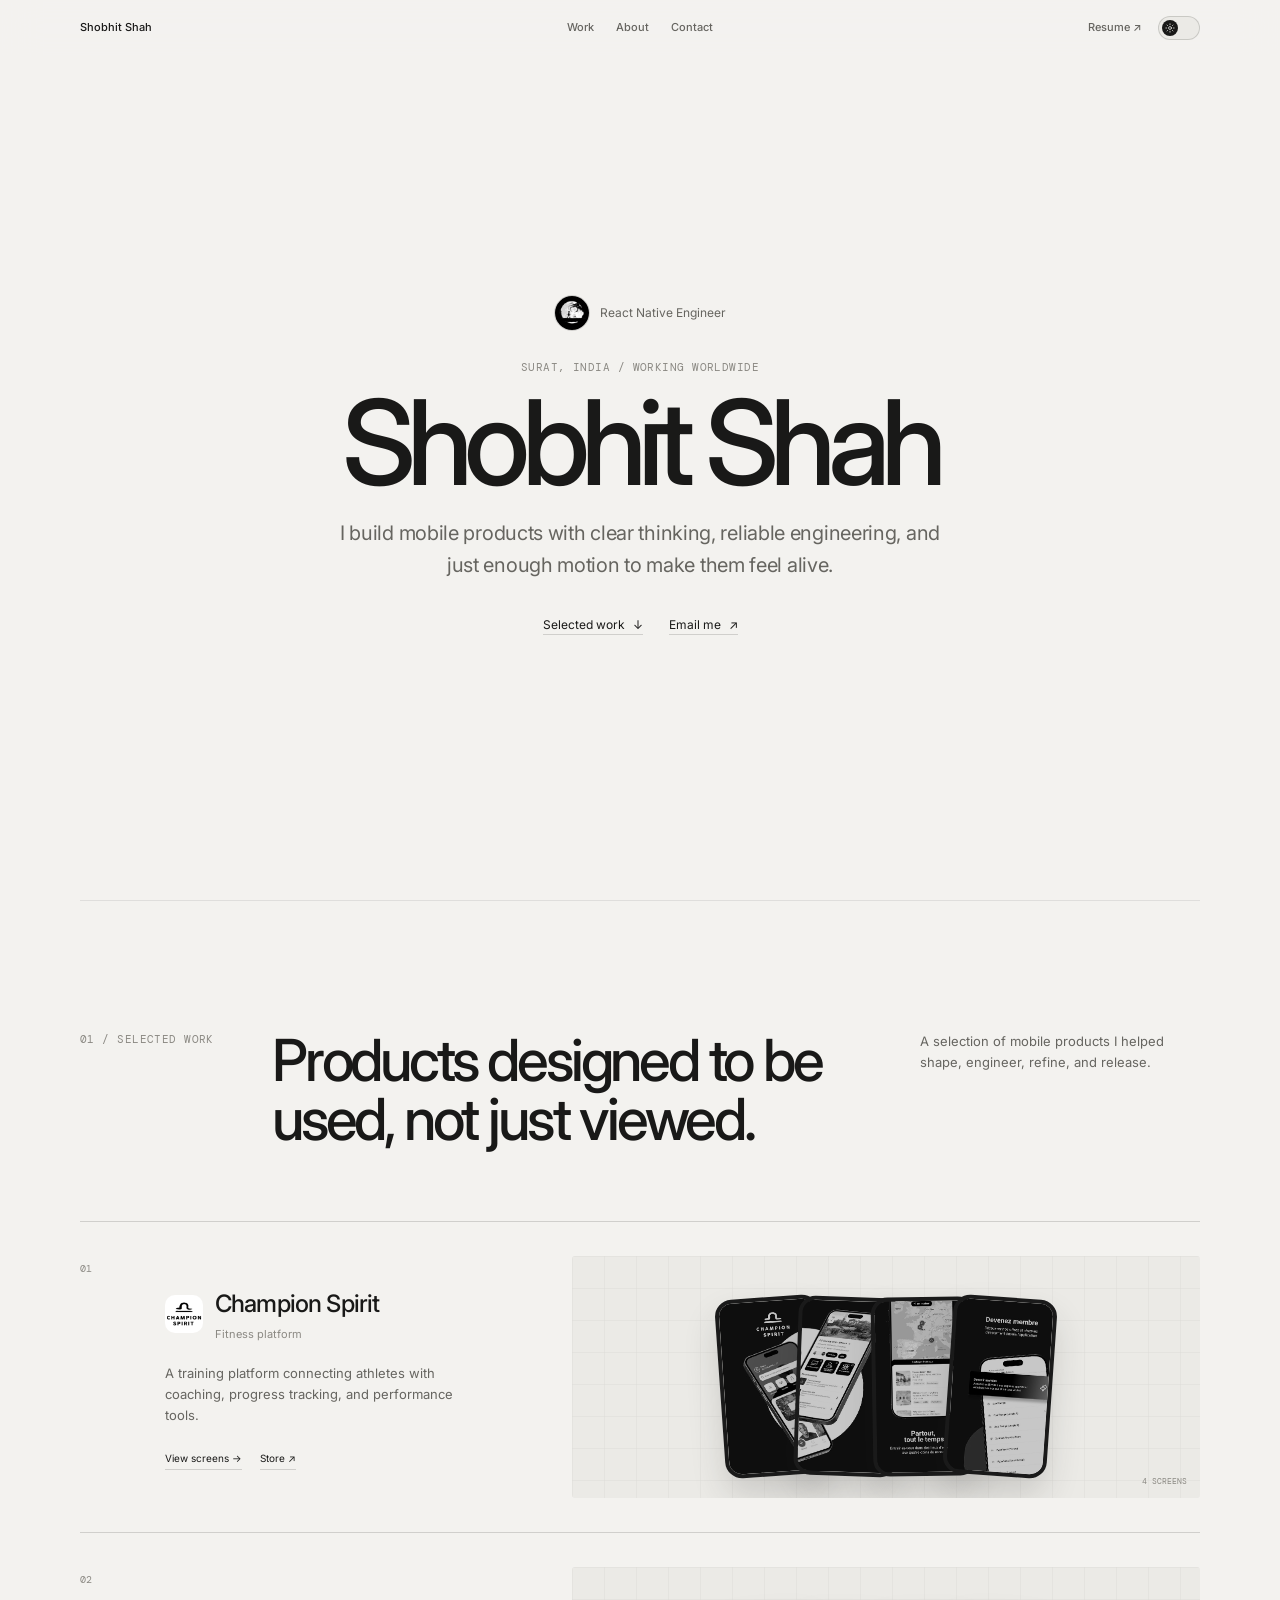
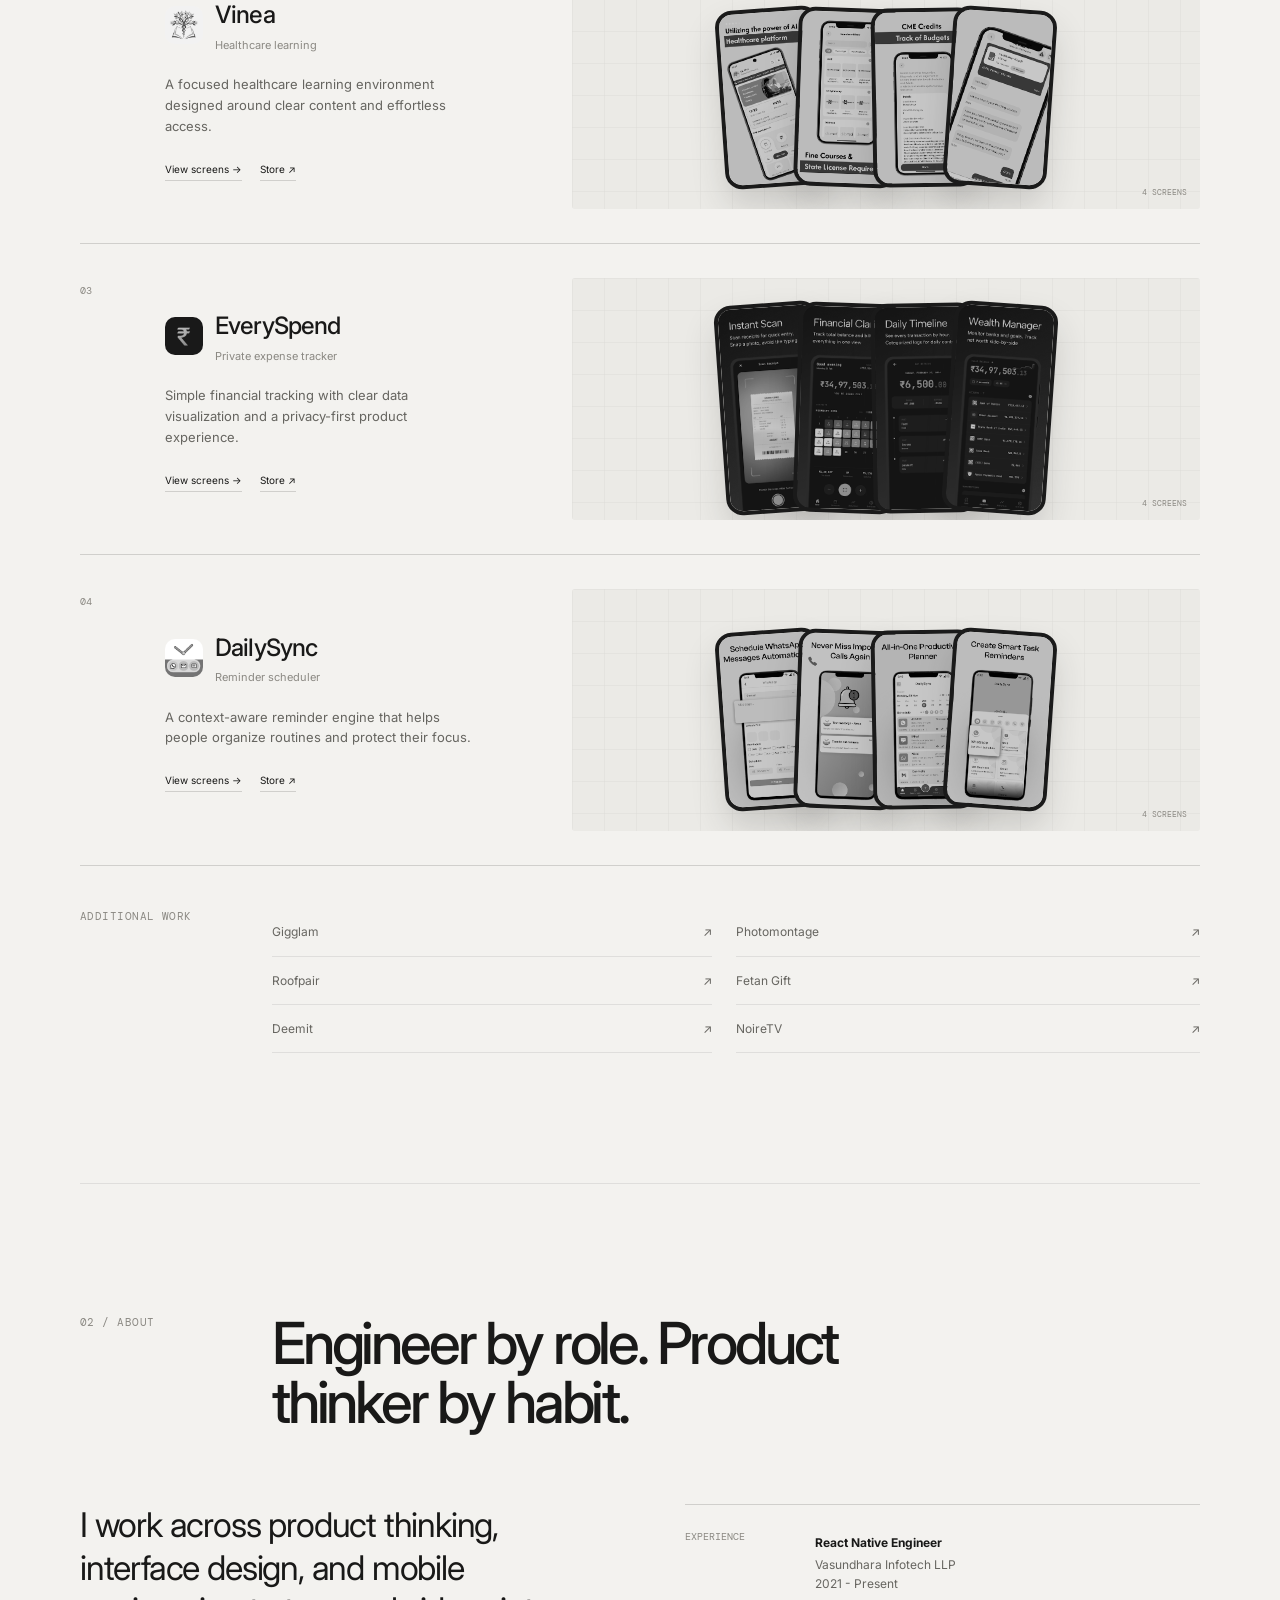
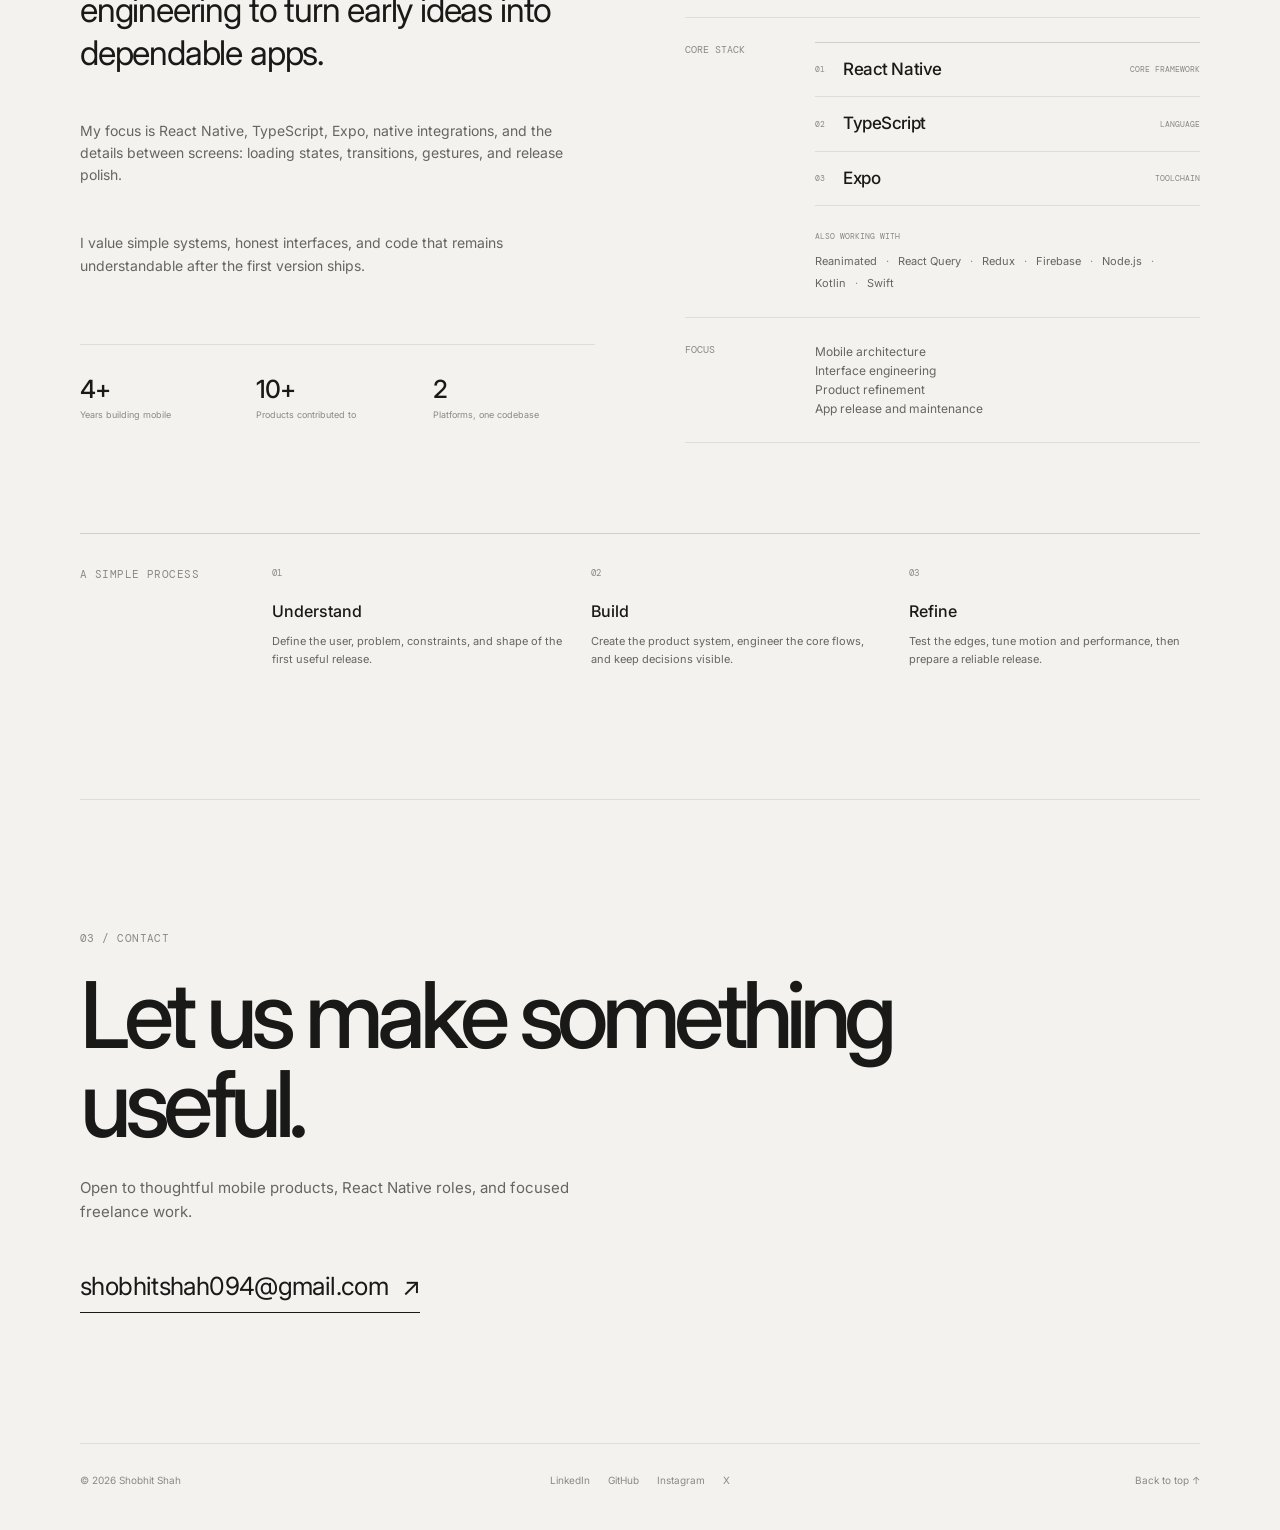
==== commit 0ebb88e9: "Add new assets and styles for the project - Added new image assets for Deemit, Fetangift, NoireTV, a" ====
--- a/index.html
+++ b/index.html
@@ -3,5737 +3,242 @@
 <head>
     <meta charset="UTF-8">
     <meta name="viewport" content="width=device-width, initial-scale=1.0">
-    <meta name="description" content="Shobhit Shah is a React Native developer building polished mobile apps with clean UI, motion, and production-ready execution.">
-    <meta name="keywords" content="Shobhit Shah, React Native Developer, Mobile Developer, TypeScript, Expo, Android, iOS, Portfolio">
+    <meta name="description" content="Shobhit Shah is a React Native engineer building thoughtful, production-ready mobile products.">
+    <meta name="keywords" content="Shobhit Shah, React Native Engineer, Expo, TypeScript, Android, iOS, Mobile Developer">
     <meta name="author" content="Shobhit Shah">
-    <title>Shobhit Shah | React Native Developer</title>
-
-    <script src="site-config.js"></script>
+    <meta name="theme-color" content="#111111">
+    <title>Shobhit Shah - React Native Engineer</title>
+
     <script>
         (function () {
-            const fallbackConfig = {
-                theme: {
-                    mode: "current",
-                    currentPalette: "sage",
-                    palettes: {
-                        sage: {
-                            cssVars: {
-                                "--bg": "#f4f7f2",
-                                "--bg-soft": "#eef4ec",
-                                "--accent": "#5f8468",
-                                "--accent-soft": "#dceadf",
-                                "--theme-radial-a": "rgba(199, 224, 203, 0.92)",
-                                "--theme-radial-a-soft": "rgba(199, 224, 203, 0.46)",
-                                "--theme-radial-b": "rgba(255, 255, 255, 0.9)",
-                                "--theme-radial-c": "rgba(224, 236, 227, 0.86)",
-                                "--bg-start": "#f8faf7",
-                                "--bg-mid": "#f3f6f1",
-                                "--bg-end": "#edf2ec",
-                                "--scrollbar-thumb": "rgba(95, 132, 104, 0.42)",
-                                "--scrollbar-thumb-strong": "rgba(95, 132, 104, 0.66)",
-                                "--scrollbar-thumb-lite": "rgba(129, 161, 137, 0.82)",
-                                "--hero-glow": "rgba(210, 230, 213, 0.82)"
-                            }
-                        }
-                    }
-                }
-            };
-
-            const config = window.PORTFOLIO_CONFIG || fallbackConfig;
-            const themeConfig = config.theme || fallbackConfig.theme;
-            const palettes = themeConfig.palettes || fallbackConfig.theme.palettes;
-            const paletteKeys = Object.keys(palettes);
-            const fallbackKey = paletteKeys.includes(themeConfig.currentPalette) ? themeConfig.currentPalette : paletteKeys[0];
-            const activeKey = themeConfig.mode === "random" && paletteKeys.length > 0
-                ? paletteKeys[Math.floor(Math.random() * paletteKeys.length)]
-                : fallbackKey;
-            const activePalette = palettes[activeKey] || palettes[fallbackKey] || {};
-            const cssVars = activePalette.cssVars || {};
-
-            Object.entries(cssVars).forEach(function ([key, value]) {
-                document.documentElement.style.setProperty(key, value);
-            });
-
-            window.__ACTIVE_PORTFOLIO_THEME__ = {
-                key: activeKey,
-                palette: activePalette
-            };
+            const savedTheme = localStorage.getItem("portfolio-theme");
+            const prefersLight = window.matchMedia("(prefers-color-scheme: light)").matches;
+            document.documentElement.dataset.theme = savedTheme || (prefersLight ? "light" : "dark");
         }());
     </script>
-
     <link rel="preconnect" href="https://fonts.googleapis.com">
     <link rel="preconnect" href="https://fonts.gstatic.com" crossorigin>
-    <link href="https://fonts.googleapis.com/css2?family=Fraunces:opsz,wght@9..144,500;9..144,600;9..144,700&family=Manrope:wght@400;500;600;700;800&display=swap" rel="stylesheet">
-
-    <style>
-        :root {
-            --bg: #f4f7f2;
-            --bg-soft: #eef4ec;
-            --surface: rgba(255, 255, 255, 0.76);
-            --surface-strong: rgba(255, 255, 255, 0.94);
-            --surface-muted: rgba(245, 249, 244, 0.9);
-            --surface-float: rgba(255, 255, 255, 0.92);
-            --surface-soft: rgba(255, 255, 255, 0.78);
-            --surface-card: rgba(255, 255, 255, 0.88);
-            --surface-sheet: rgba(245, 248, 243, 0.96);
-            --surface-note: rgba(252, 253, 252, 0.82);
-            --surface-ribbon: rgba(255, 255, 255, 0.62);
-            --line: rgba(26, 37, 28, 0.09);
-            --line-strong: rgba(26, 37, 28, 0.16);
-            --text: #152019;
-            --text-strong: #122018;
-            --text-inverse: #f7fbf7;
-            --muted: #5a685e;
-            --accent: #5f8468;
-            --accent-soft: #dceadf;
-            --accent-line-soft: rgba(95, 132, 104, 0.14);
-            --accent-line: rgba(95, 132, 104, 0.22);
-            --accent-line-mid: rgba(95, 132, 104, 0.2);
-            --accent-line-strong: rgba(88, 120, 96, 0.26);
-            --theme-radial-a: rgba(199, 224, 203, 0.92);
-            --theme-radial-a-soft: rgba(199, 224, 203, 0.46);
-            --theme-radial-b: rgba(255, 255, 255, 0.9);
-            --theme-radial-c: rgba(224, 236, 227, 0.86);
-            --bg-start: #f8faf7;
-            --bg-mid: #f3f6f1;
-            --bg-end: #edf2ec;
-            --shadow: 0 28px 80px rgba(36, 52, 39, 0.11);
-            --shadow-soft: 0 18px 40px rgba(36, 52, 39, 0.08);
-            --shadow-rgb: 36, 52, 39;
-            --shadow-deep-rgb: 18, 28, 21;
-            --scrollbar-track: rgba(22, 33, 25, 0.06);
-            --scrollbar-thumb: rgba(95, 132, 104, 0.42);
-            --scrollbar-thumb-strong: rgba(95, 132, 104, 0.66);
-            --scrollbar-thumb-lite: rgba(129, 161, 137, 0.82);
-            --hero-glow: rgba(210, 230, 213, 0.82);
-            --grid-line: rgba(20, 30, 24, 0.028);
-            --brand-mark-start: #ffffff;
-            --brand-mark-end: #e8f0e7;
-            --button-primary-start: #18241b;
-            --button-primary-end: #2b3a2c;
-            --button-cv-radial: rgba(214, 233, 218, 0.96);
-            --button-cv-start: rgba(255, 255, 255, 0.98);
-            --button-cv-end: rgba(240, 247, 241, 0.96);
-            --button-cv-shine-start: rgba(255, 255, 255, 0.58);
-            --button-cv-shine: rgba(210, 229, 214, 0.34);
-            --button-cv-mark-start: rgba(24, 36, 27, 0.98);
-            --button-cv-mark-end: rgba(49, 69, 55, 0.98);
-            --focus-ring: rgba(99, 137, 109, 0.34);
-            --overlay-scrim: rgba(15, 24, 19, 0.48);
-            --overlay-scrim-soft: rgba(15, 24, 19, 0.42);
-            --live-dot: #67a16f;
-            --live-ring: rgba(210, 232, 214, 0.8);
-            --live-ring-soft: rgba(210, 232, 214, 0.74);
-            --live-ring-fade: rgba(210, 232, 214, 0.18);
-            --hero-surface-start: rgba(255, 255, 255, 0.72);
-            --hero-surface-end: rgba(240, 246, 239, 0.72);
-            --hero-orb-a: rgba(217, 233, 220, 0.72);
-            --hero-orb-b: rgba(202, 224, 207, 0.78);
-            --gallery-hero-glow: rgba(210, 232, 216, 0.78);
-            --gallery-hero-surface: rgba(255, 255, 255, 0.92);
-            --shot-stage-radial: rgba(255, 255, 255, 0.72);
-            --shot-stage-start: rgba(255, 255, 255, 0.66);
-            --shot-stage-end: rgba(241, 246, 239, 0.84);
-            --shot-stage-orb-a: rgba(221, 235, 223, 0.9);
-            --shot-stage-orb-b: rgba(245, 248, 244, 0.96);
-            --shot-stage-sage-radial: rgba(255, 255, 255, 0.78);
-            --shot-stage-sage-start: rgba(243, 247, 240, 0.96);
-            --shot-stage-sage-end: rgba(232, 240, 231, 0.98);
-            --shot-stage-dark-radial: rgba(255, 255, 255, 0.14);
-            --shot-stage-dark-start: #171716;
-            --shot-stage-dark-mid: #262825;
-            --shot-stage-dark-end: #1d1f1c;
-            --shot-stage-dark-orb-a: rgba(129, 140, 131, 0.24);
-            --shot-stage-dark-orb-b: rgba(255, 255, 255, 0.08);
-            --experience-start: rgba(249, 251, 248, 0.96);
-            --experience-end: rgba(240, 246, 239, 0.9);
-            --experience-ring: rgba(220, 234, 223, 0.92);
-            --contact-glow: rgba(210, 230, 214, 0.98);
-            --contact-start: rgba(255, 255, 255, 0.92);
-            --contact-end: rgba(242, 247, 241, 0.88);
-            --contact-orb-a: rgba(223, 237, 226, 0.88);
-            --contact-orb-b: rgba(233, 241, 233, 0.92);
-            --project-glow-default: rgba(215, 234, 220, 0.88);
-            --project-glow-1: rgba(210, 234, 214, 0.96);
-            --project-glow-2: rgba(224, 227, 222, 0.96);
-            --project-glow-3: rgba(221, 236, 239, 0.92);
-            --project-glow-4: rgba(223, 232, 226, 0.96);
-            --project-glow-5: rgba(215, 232, 217, 0.96);
-            --project-glow-6: rgba(234, 230, 216, 0.92);
-            --inverse-chip-bg: rgba(255, 255, 255, 0.12);
-            --inverse-chip-border: rgba(255, 255, 255, 0.12);
-            --heart: #d86f7d;
-            --radius-xl: 38px;
-            --radius-lg: 30px;
-            --radius-md: 22px;
-            --max-width: 1240px;
-            --transition: 260ms ease;
-        }
-
-        * {
-            box-sizing: border-box;
-            margin: 0;
-            padding: 0;
-        }
-
-        html {
-            scroll-behavior: smooth;
-            scrollbar-gutter: stable both-edges;
-            scrollbar-width: thin;
-            scrollbar-color: var(--scrollbar-thumb) var(--scrollbar-track);
-            overflow-x: hidden;
-        }
-
-        body {
-            min-height: 100vh;
-            font-family: "Manrope", sans-serif;
-            color: var(--text);
-            line-height: 1.65;
-            background:
-                radial-gradient(circle at 52% 12%, var(--theme-radial-a), var(--theme-radial-a-soft) 0, transparent 35%),
-                radial-gradient(circle at 18% 8%, var(--theme-radial-b), transparent 28%),
-                radial-gradient(circle at 85% 22%, var(--theme-radial-c), transparent 26%),
-                linear-gradient(180deg, var(--bg-start) 0%, var(--bg-mid) 52%, var(--bg-end) 100%);
-            -webkit-font-smoothing: antialiased;
-            text-rendering: optimizeLegibility;
-            overflow-x: hidden;
-            padding-top: var(--site-header-offset, 108px);
-        }
-
-        body.modal-open {
-            overflow: hidden;
-        }
-
-        html::-webkit-scrollbar,
-        .gallery-aside::-webkit-scrollbar,
-        .gallery-thumbstrip::-webkit-scrollbar,
-        .shot-gallery::-webkit-scrollbar {
-            width: 12px;
-            height: 12px;
-        }
-
-        html::-webkit-scrollbar-track,
-        .gallery-aside::-webkit-scrollbar-track,
-        .gallery-thumbstrip::-webkit-scrollbar-track,
-        .shot-gallery::-webkit-scrollbar-track {
-            background: var(--scrollbar-track);
-            border-radius: 999px;
-        }
-
-        html::-webkit-scrollbar-thumb,
-        .gallery-aside::-webkit-scrollbar-thumb,
-        .gallery-thumbstrip::-webkit-scrollbar-thumb,
-        .shot-gallery::-webkit-scrollbar-thumb {
-            background: linear-gradient(180deg, var(--scrollbar-thumb-lite), var(--scrollbar-thumb-strong));
-            border: 3px solid transparent;
-            border-radius: 999px;
-            background-clip: padding-box;
-        }
-
-        html::-webkit-scrollbar-thumb:hover,
-        .gallery-aside::-webkit-scrollbar-thumb:hover,
-        .gallery-thumbstrip::-webkit-scrollbar-thumb:hover,
-        .shot-gallery::-webkit-scrollbar-thumb:hover {
-            background: linear-gradient(180deg, var(--scrollbar-thumb), var(--scrollbar-thumb-strong));
-            border: 3px solid transparent;
-            background-clip: padding-box;
-        }
-
-        body::before {
-            content: "";
-            position: fixed;
-            inset: 0;
-            background-image: linear-gradient(var(--grid-line) 1px, transparent 1px), linear-gradient(90deg, var(--grid-line) 1px, transparent 1px);
-            background-size: 72px 72px;
-            opacity: 0.28;
-            pointer-events: none;
-            mask-image: radial-gradient(circle at center, black 32%, transparent 82%);
-            z-index: -3;
-        }
-
-        a {
-            color: inherit;
-            text-decoration: none;
-        }
-
-        button {
-            font: inherit;
-        }
-
-        img {
-            display: block;
-            width: 100%;
-            max-width: 100%;
-        }
-
-        .container {
-            width: min(var(--max-width), calc(100% - 32px));
-            margin: 0 auto;
-        }
-
-        .reveal {
-            opacity: 0;
-            transform: translateY(28px);
-            transition: opacity 680ms ease, transform 680ms ease;
-        }
-
-        .reveal.is-visible {
-            opacity: 1;
-            transform: translateY(0);
-        }
-
-        .site-header {
-            position: fixed;
-            left: 0;
-            right: 0;
-            top: 0;
-            z-index: 30;
-            padding-top: 10px;
-            transition: padding-top 220ms ease, background 220ms ease;
-        }
-
-        .site-header.is-scrolled {
-            padding-top: 8px;
-        }
-
-        .nav-shell {
-            display: grid;
-            grid-template-columns: minmax(0, 1fr) auto minmax(0, 1fr);
-            align-items: center;
-            gap: 26px;
-            padding: 12px 18px;
-            border: 1px solid var(--line);
-            border-radius: 28px;
-            background: var(--surface-float);
-            backdrop-filter: blur(16px);
-            box-shadow: 0 16px 34px rgba(var(--shadow-rgb), 0.07);
-        }
-
-        .nav-shell > *,
-        .hero-layout > *,
-        .section-head > *,
-        .profile-grid > *,
-        .contact-panel > * {
-            min-width: 0;
-        }
-
-        .brand {
-            display: inline-flex;
-            align-items: center;
-            gap: 12px;
-            min-width: 0;
-            justify-self: start;
-        }
-
-        .brand-mark {
-            width: 42px;
-            height: 42px;
-            border-radius: 50%;
-            display: grid;
-            place-items: center;
-            overflow: hidden;
-            background: linear-gradient(145deg, var(--brand-mark-start), var(--brand-mark-end));
-            border: 1px solid var(--line);
-            box-shadow: inset 0 1px 0 rgba(255, 255, 255, 0.9);
-        }
-
-        .brand-mark img,
-        .footer-mark img {
-            width: 100%;
-            height: 100%;
-            object-fit: cover;
-        }
-
-        .brand-copy {
-            display: flex;
-            flex-direction: column;
-            min-width: 0;
-        }
-
-        .brand-copy strong {
-            font-size: 0.98rem;
-            line-height: 1.2;
-        }
-
-        .brand-copy span {
-            font-size: 0.78rem;
-            color: var(--muted);
-        }
-
-        .nav-links {
-            grid-column: 2;
-            justify-self: center;
-            display: inline-flex;
-            gap: 20px;
-            align-items: center;
-        }
-
-        .nav-links a {
-            position: relative;
-            padding: 8px 0;
-            color: var(--muted);
-            font-size: 0.9rem;
-            font-weight: 700;
-            transition: color var(--transition);
-        }
-
-        .nav-links a::after {
-            content: "";
-            position: absolute;
-            left: 0;
-            right: 0;
-            bottom: -2px;
-            height: 1px;
-            background: var(--text);
-            transform: scaleX(0);
-            transform-origin: center;
-            transition: transform var(--transition);
-        }
-
-        .nav-links a.active,
-        .nav-links a:hover {
-            color: var(--text);
-        }
-
-        .nav-links a.active::after,
-        .nav-links a:hover::after {
-            transform: scaleX(1);
-        }
-
-        .header-cta,
-        .button,
-        .inline-link {
-            display: inline-flex;
-            align-items: center;
-            justify-content: center;
-            gap: 10px;
-            border-radius: 999px;
-            transition: transform var(--transition), background var(--transition), color var(--transition), border-color var(--transition), box-shadow var(--transition);
-        }
-
-        .header-cta,
-        .button {
-            min-height: 50px;
-            padding: 0 20px;
-            font-size: 0.95rem;
-            font-weight: 700;
-            border: 1px solid transparent;
-        }
-
-        .header-cta,
-        .button-primary {
-            color: var(--text-inverse);
-            background: linear-gradient(135deg, var(--button-primary-start), var(--button-primary-end));
-            box-shadow: 0 14px 28px rgba(var(--shadow-rgb), 0.18);
-        }
-
-        .button-secondary {
-            color: var(--text);
-            background: var(--surface-ribbon);
-            border-color: var(--line-strong);
-            backdrop-filter: blur(10px);
-        }
-
-        .button-cv {
-            position: relative;
-            min-height: 58px;
-            padding: 8px 18px 8px 10px;
-            border-radius: 22px;
-            border: 1px solid var(--accent-line);
-            background:
-                radial-gradient(circle at 18% 50%, var(--button-cv-radial), transparent 34%),
-                linear-gradient(145deg, var(--button-cv-start), var(--button-cv-end));
-            box-shadow: 0 18px 34px rgba(var(--shadow-rgb), 0.12);
-            overflow: hidden;
-        }
-
-        .button-cv::before {
-            content: "";
-            position: absolute;
-            inset: 0;
-            background: linear-gradient(115deg, var(--button-cv-shine-start), transparent 42%, var(--button-cv-shine));
-            pointer-events: none;
-        }
-
-        .button-cv-mark,
-        .button-cv-copy {
-            position: relative;
-            z-index: 1;
-        }
-
-        .button-cv-mark {
-            width: 38px;
-            height: 38px;
-            border-radius: 14px;
-            display: grid;
-            place-items: center;
-            background: linear-gradient(160deg, var(--button-cv-mark-start), var(--button-cv-mark-end));
-            box-shadow: 0 12px 22px rgba(var(--shadow-rgb), 0.18);
-            color: var(--text-inverse);
-            font-size: 0.76rem;
-            font-weight: 800;
-            letter-spacing: 0.14em;
-            text-transform: uppercase;
-            flex: 0 0 38px;
-        }
-
-        .button-cv-copy {
-            display: grid;
-            text-align: left;
-            gap: 2px;
-            min-width: 0;
-        }
-
-        .button-cv-copy strong {
-            font-size: 0.95rem;
-            line-height: 1.1;
-            color: var(--text-strong);
-        }
-
-        .button-cv-copy span {
-            font-size: 0.76rem;
-            line-height: 1.2;
-            color: var(--muted);
-            white-space: nowrap;
-        }
-
-        .header-cta:hover,
-        .button:hover,
-        .inline-link:hover {
-            transform: translateY(-2px);
-        }
-
-        .page {
-            padding-bottom: 44px;
-            overflow-x: hidden;
-        }
-
-        section {
-            scroll-margin-top: calc(var(--site-header-offset, 108px) + 16px);
-        }
-
-        .hero {
-            position: relative;
-            padding: 40px 0 92px;
-        }
-
-        .hero-layout {
-            display: grid;
-            grid-template-columns: minmax(0, 1.02fr) minmax(420px, 0.98fr);
-            gap: 36px;
-            align-items: center;
-        }
-
-        .eyebrow,
-        .mini-label,
-        .project-type,
-        .card-label,
-        .stack-label {
-            font-size: 0.78rem;
-            font-weight: 800;
-            letter-spacing: 0.16em;
-            text-transform: uppercase;
-            color: var(--accent);
-        }
-
-        .hero-copy {
-            padding: 14px 0;
-            min-width: 0;
-        }
-
-        .hero-copy h1,
-        .section-head h2,
-        .profile-copy h2,
-        .contact-copy h2 {
-            font-family: "Fraunces", serif;
-            font-weight: 600;
-            letter-spacing: -0.04em;
-            line-height: 0.94;
-            color: var(--text-strong);
-        }
-
-        .hero-copy h1 {
-            max-width: 10ch;
-            margin: 18px 0 20px;
-            font-size: clamp(3.7rem, 8vw, 6.6rem);
-        }
-
-        .hero-copy p {
-            max-width: 58ch;
-            font-size: 1.05rem;
-            color: var(--muted);
-        }
-
-        .live-status {
-            justify-self: end;
-            display: inline-flex;
-            align-items: center;
-            gap: 12px;
-            min-height: 46px;
-            max-width: 360px;
-            padding: 7px 12px 7px 14px;
-            border-radius: 999px;
-            border: 1px solid var(--accent-line-soft);
-            background: var(--surface-soft);
-            box-shadow: 0 14px 28px rgba(var(--shadow-rgb), 0.08);
-            backdrop-filter: blur(12px);
-            transition: transform var(--transition), box-shadow var(--transition), border-color var(--transition), background var(--transition);
-        }
-
-        .live-status:hover {
-            transform: translateY(-1px);
-            box-shadow: 0 18px 32px rgba(var(--shadow-rgb), 0.1);
-            border-color: var(--accent-line-mid);
-        }
-
-        .live-status-kicker {
-            display: inline-flex;
-            align-items: center;
-            gap: 9px;
-            min-width: 0;
-        }
-
-        .live-status-spotify-mark {
-            width: 14px;
-            height: 14px;
-            flex: 0 0 14px;
-            color: #1db954;
-            display: none;
-        }
-
-        .live-status-spotify-mark svg {
-            width: 100%;
-            height: 100%;
-            display: block;
-        }
-
-        .live-status-dot {
-            width: 8px;
-            height: 8px;
-            border-radius: 50%;
-            background: var(--live-dot);
-            box-shadow: 0 0 0 5px var(--live-ring);
-            flex: 0 0 8px;
-            animation: live-pulse 2.4s ease-in-out infinite;
-        }
-
-        .live-status-copy {
-            display: grid;
-            gap: 1px;
-            min-width: 0;
-        }
-
-        .live-status-copy strong {
-            font-size: 0.8rem;
-            line-height: 1.1;
-            color: var(--text-strong);
-            white-space: nowrap;
-            overflow: hidden;
-            text-overflow: ellipsis;
-        }
-
-        .live-status-copy span {
-            font-size: 0.67rem;
-            line-height: 1.15;
-            color: var(--muted);
-            white-space: nowrap;
-            overflow: hidden;
-            text-overflow: ellipsis;
-        }
-
-        .live-status-apps {
-            display: inline-flex;
-            align-items: center;
-            flex-wrap: nowrap;
-            margin-left: 4px;
-        }
-
-        .live-app {
-            display: inline-flex;
-            align-items: center;
-            padding: 0;
-            min-width: auto;
-        }
-
-        .live-app + .live-app {
-            margin-left: -8px;
-        }
-
-        .live-app-icon {
-            width: 30px;
-            height: 30px;
-            border-radius: 10px;
-            overflow: hidden;
-            flex: 0 0 30px;
-            border: 2px solid rgba(255, 255, 255, 0.96);
-            box-shadow: 0 10px 18px rgba(var(--shadow-rgb), 0.14);
-            transition: transform var(--transition), box-shadow var(--transition);
-        }
-
-        .live-app-copy {
-            display: none;
-        }
-
-        .live-status:hover .live-app:nth-child(1) .live-app-icon {
-            transform: translateY(-2px);
-        }
-
-        .live-status:hover .live-app:nth-child(2) .live-app-icon {
-            transform: translateY(2px);
-        }
-
-        .live-app:hover .live-app-icon {
-            transform: translateY(-2px) scale(1.04);
-            box-shadow: 0 14px 22px rgba(var(--shadow-rgb), 0.18);
-        }
-
-        .live-app-placeholder {
-            width: 100%;
-            height: 100%;
-            display: grid;
-            place-items: center;
-            background: linear-gradient(145deg, var(--button-primary-start), var(--button-primary-end));
-            color: var(--text-inverse);
-            font-size: 0.94rem;
-            font-weight: 700;
-        }
-
-        .live-status.is-clickable {
-            cursor: pointer;
-        }
-
-        .live-status.is-clickable:focus-visible {
-            outline: 3px solid var(--focus-ring);
-            outline-offset: 3px;
-        }
-
-        .live-status.is-spotify {
-            gap: 10px;
-            max-width: 340px;
-            padding-right: 10px;
-        }
-
-        .live-status.is-spotify .live-status-kicker {
-            flex: 1 1 auto;
-        }
-
-        .live-status.is-spotify .live-status-dot {
-            background: #1db954;
-            box-shadow: 0 0 0 5px rgba(29, 185, 84, 0.14);
-        }
-
-        .live-status.is-spotify .live-status-spotify-mark {
-            display: block;
-        }
-
-        .live-status.is-spotify .live-status-copy {
-            gap: 2px;
-        }
-
-        .live-status.is-spotify .live-status-copy strong,
-        .live-status.is-spotify .live-status-copy span {
-            display: block;
-            max-width: 18ch;
-        }
-
-        .live-status.is-spotify .live-status-apps {
-            margin-left: 0;
-        }
-
-        .live-status.is-spotify .live-app + .live-app {
-            margin-left: 0;
-        }
-
-        .live-status.is-spotify .live-app-icon {
-            width: 34px;
-            height: 34px;
-            flex-basis: 34px;
-            border-width: 1px;
-            border-radius: 12px;
-        }
-
-        .live-status.is-spotify:hover .live-app:nth-child(1) .live-app-icon,
-        .live-status.is-spotify:hover .live-app:nth-child(2) .live-app-icon {
-            transform: none;
-        }
-
-        @keyframes live-pulse {
-            0%, 100% {
-                box-shadow: 0 0 0 5px var(--live-ring-soft);
-            }
-            50% {
-                box-shadow: 0 0 0 8px var(--live-ring-fade);
-            }
-        }
-
-        .hero-actions {
-            display: flex;
-            flex-wrap: wrap;
-            gap: 14px;
-            margin: 28px 0 30px;
-        }
-
-        .hero-facts {
-            display: grid;
-            grid-template-columns: repeat(3, minmax(0, 1fr));
-            gap: 14px;
-            list-style: none;
-        }
-
-        .fact-card,
-        .project-card,
-        .archive-card,
-        .profile-panel,
-        .experience-panel,
-        .contact-panel {
-            border: 1px solid var(--line);
-            background: var(--surface);
-            backdrop-filter: blur(20px);
-            box-shadow: var(--shadow);
-        }
-
-        .fact-card {
-            padding: 18px;
-            border-radius: 24px;
-        }
-
-        .fact-card strong {
-            display: block;
-            margin-bottom: 4px;
-            font-size: 1.35rem;
-            line-height: 1.1;
-            color: var(--accent);
-        }
-
-        .fact-card span {
-            display: block;
-            font-size: 0.92rem;
-            color: var(--muted);
-        }
-
-        .hero-stage {
-            position: relative;
-            min-height: 700px;
-            border-radius: 44px;
-            border: 1px solid var(--line);
-            background:
-                radial-gradient(circle at 52% 22%, var(--hero-glow), transparent 38%),
-                linear-gradient(160deg, var(--hero-surface-start), var(--hero-surface-end));
-            backdrop-filter: blur(18px);
-            box-shadow:
-                var(--shadow),
-                0 0 0 1px rgba(255, 255, 255, 0.08) inset,
-                0 1px 0 rgba(255, 255, 255, 0.14) inset;
-            overflow: hidden;
-            isolation: isolate;
-            perspective: 800px;
-            transform-style: preserve-3d;
-            transition: transform 400ms cubic-bezier(0.03, 0.98, 0.52, 0.99), box-shadow 400ms ease;
-        }
-
-        /* Animated shimmer / light sweep */
-        .hero-stage-shimmer {
-            position: absolute;
-            inset: 0;
-            border-radius: inherit;
-            pointer-events: none;
-            z-index: 2;
-            overflow: hidden;
-        }
-
-        .hero-stage-shimmer::before {
-            content: "";
-            position: absolute;
-            top: -50%;
-            left: -50%;
-            width: 200%;
-            height: 200%;
-            background: linear-gradient(
-                115deg,
-                transparent 30%,
-                rgba(255, 255, 255, 0.03) 40%,
-                rgba(255, 255, 255, 0.08) 45%,
-                rgba(255, 255, 255, 0.03) 50%,
-                transparent 60%
-            );
-            animation: hero-shimmer 10s ease-in-out infinite;
-            transform: translateX(-100%) rotate(-12deg);
-        }
-
-        @keyframes hero-shimmer {
-            0%, 100% { transform: translateX(-100%) rotate(-12deg); }
-            50% { transform: translateX(100%) rotate(-12deg); }
-        }
-
-        /* Pulsing glow border */
-        .hero-stage-glow {
-            position: absolute;
-            inset: -2px;
-            border-radius: 46px;
-            pointer-events: none;
-            z-index: -1;
-            background: conic-gradient(
-                from 0deg,
-                var(--hero-orb-a),
-                var(--hero-glow),
-                var(--hero-orb-b),
-                var(--hero-orb-a)
-            );
-            filter: blur(18px);
-            opacity: 0;
-            animation: glow-pulse 4s ease-in-out infinite;
-        }
-
-        @keyframes glow-pulse {
-            0%, 100% { opacity: 0.12; transform: scale(1); }
-            50% { opacity: 0.28; transform: scale(1.004); }
-        }
-
-        /* Orb A — larger, animated, morphing */
-        .hero-stage::before,
-        .hero-stage::after {
-            content: "";
-            position: absolute;
-            border-radius: 999px;
-            pointer-events: none;
-            z-index: 0;
-        }
-
-        .hero-stage::before {
-            width: 320px;
-            height: 320px;
-            top: -60px;
-            right: -20px;
-            background: radial-gradient(circle, var(--hero-orb-a), transparent 70%);
-            filter: blur(40px);
-            animation: orb-float-a 8s ease-in-out infinite;
-        }
-
-        .hero-stage::after {
-            width: 280px;
-            height: 280px;
-            bottom: -40px;
-            left: -30px;
-            background: radial-gradient(circle, var(--hero-orb-b), transparent 70%);
-            filter: blur(36px);
-            animation: orb-float-b 10s ease-in-out infinite;
-        }
-
-        @keyframes orb-float-a {
-            0%, 100% { transform: translate(0, 0) scale(1); }
-            33% { transform: translate(18px, 24px) scale(1.08); }
-            66% { transform: translate(-12px, 14px) scale(0.95); }
-        }
-
-        @keyframes orb-float-b {
-            0%, 100% { transform: translate(0, 0) scale(1); }
-            33% { transform: translate(-20px, -16px) scale(0.92); }
-            66% { transform: translate(14px, -22px) scale(1.06); }
-        }
-
-
-
-        /* ---- Staggered cascade entrance ---- */
-        .hero-stage.reveal .floating-poster,
-        .hero-stage.reveal .floating-chip,
-        .hero-stage.reveal .floating-note {
-            opacity: 0;
-            transform: translateY(28px) scale(0.94);
-            transition:
-                opacity 600ms cubic-bezier(0.16, 1, 0.3, 1),
-                transform 600ms cubic-bezier(0.16, 1, 0.3, 1);
-        }
-
-        .hero-stage.reveal.is-visible .poster-main {
-            opacity: 1;
-            transform: translateY(0) scale(1) rotate(-9deg);
-            transition-delay: 120ms;
-        }
-
-        .hero-stage.reveal.is-visible .poster-secondary {
-            opacity: 1;
-            transform: translateY(0) scale(1) rotate(7deg);
-            transition-delay: 260ms;
-        }
-
-        .hero-stage.reveal.is-visible .poster-tertiary {
-            opacity: 1;
-            transform: translateY(0) scale(1) rotate(-6deg);
-            transition-delay: 400ms;
-        }
-
-        .hero-stage.reveal.is-visible .chip-one {
-            opacity: 1;
-            transform: translateY(0) scale(1);
-            transition-delay: 520ms;
-        }
-
-        .hero-stage.reveal.is-visible .chip-two {
-            opacity: 1;
-            transform: translateY(0) scale(1);
-            transition-delay: 620ms;
-        }
-
-        .hero-stage.reveal.is-visible .floating-note {
-            opacity: 1;
-            transform: translateY(0) scale(1);
-            transition-delay: 700ms;
-        }
-
-        /* Shimmer & glow also animate in */
-        .hero-stage.reveal .hero-stage-shimmer::before {
-            opacity: 0;
-            transition: opacity 800ms ease 500ms;
-        }
-        .hero-stage.reveal.is-visible .hero-stage-shimmer::before {
-            opacity: 1;
-        }
-
-        .hero-stage.reveal .hero-stage-glow {
-            animation: none;
-            opacity: 0;
-            transition: opacity 1s ease 600ms;
-        }
-        .hero-stage.reveal.is-visible .hero-stage-glow {
-            animation: glow-pulse 4s ease-in-out infinite;
-            animation-delay: 600ms;
-        }
-
-        .floating-poster,
-        .floating-note,
-        .floating-chip {
-            position: absolute;
-            z-index: 1;
-        }
-
-        .floating-poster {
-            display: block;
-            padding: 10px;
-            border-radius: 28px;
-            background: var(--surface-float);
-            border: 1px solid var(--line);
-            box-shadow: 0 24px 55px rgba(var(--shadow-rgb), 0.14);
-            color: inherit;
-            text-decoration: none;
-        }
-
-        .floating-poster img {
-            width: 100%;
-            height: 100%;
-            object-fit: cover;
-            border-radius: 20px;
-            transition: transform var(--transition);
-        }
-
-        .hero-poster-meta {
-            position: absolute;
-            left: 18px;
-            right: 18px;
-            bottom: 18px;
-            display: inline-flex;
-            align-items: center;
-            gap: 10px;
-            padding: 10px 12px;
-            border-radius: 20px;
-            background: linear-gradient(180deg, rgba(16, 24, 19, 0.18), rgba(16, 24, 19, 0.34));
-            border: 1px solid rgba(255, 255, 255, 0.16);
-            backdrop-filter: blur(14px);
-            box-shadow: 0 12px 28px rgba(var(--shadow-rgb), 0.14);
-            pointer-events: none;
-        }
-
-        .hero-poster-icon {
-            width: 40px;
-            height: 40px;
-            flex: 0 0 40px;
-            border-radius: 14px;
-            object-fit: cover;
-            box-shadow: 0 10px 24px rgba(var(--shadow-deep-rgb), 0.24);
-        }
-
-        .hero-poster-copy {
-            display: flex;
-            flex-direction: column;
-            gap: 1px;
-            min-width: 0;
-        }
-
-        .hero-poster-copy strong {
-            font-size: 0.92rem;
-            line-height: 1.15;
-            color: var(--text-inverse);
-        }
-
-        .hero-poster-copy span {
-            font-size: 0.76rem;
-            color: rgba(255, 255, 255, 0.82);
-            white-space: nowrap;
-            overflow: hidden;
-            text-overflow: ellipsis;
-        }
-
-        .poster-main {
-            width: 270px;
-            aspect-ratio: 0.56;
-            left: 56px;
-            top: 72px;
-            transform: rotate(-9deg);
-        }
-
-        .poster-secondary {
-            width: 228px;
-            aspect-ratio: 0.56;
-            right: 46px;
-            top: 34px;
-            transform: rotate(7deg);
-        }
-
-        .poster-tertiary {
-            width: 230px;
-            aspect-ratio: 0.56;
-            right: 98px;
-            bottom: 58px;
-            transform: rotate(-6deg);
-        }
-
-        .floating-note {
-            left: 42px;
-            bottom: 38px;
-            width: 255px;
-            padding: 18px;
-            border-radius: 26px;
-            background: var(--surface-soft);
-            border: 1px solid var(--line);
-            box-shadow: var(--shadow-soft);
-            backdrop-filter: blur(14px);
-        }
-
-        .floating-note h3 {
-            margin: 10px 0 8px;
-            font-size: 1.02rem;
-            line-height: 1.4;
-        }
-
-        .floating-note p {
-            font-size: 0.9rem;
-            color: var(--muted);
-        }
-
-        .floating-chip {
-            display: inline-flex;
-            align-items: center;
-            gap: 12px;
-            padding: 12px 14px;
-            border-radius: 24px;
-            background: var(--surface-float);
-            border: 1px solid var(--line);
-            box-shadow: var(--shadow-soft);
-            backdrop-filter: blur(14px);
-            color: inherit;
-            text-decoration: none;
-            cursor: pointer;
-        }
-
-        .floating-poster,
-        .floating-chip {
-            cursor: pointer;
-        }
-
-        .floating-poster:focus-visible,
-        .floating-chip:focus-visible {
-            outline: 3px solid var(--focus-ring);
-            outline-offset: 4px;
-        }
-
-        .floating-poster:hover img {
-            transform: scale(1.015);
-        }
-
-        .floating-chip img,
-        .ribbon-card img,
-        .app-badge img,
-        .archive-top img {
-            width: 48px;
-            height: 48px;
-            border-radius: 16px;
-            object-fit: cover;
-            box-shadow: 0 10px 24px rgba(var(--shadow-rgb), 0.12);
-        }
-
-        .chip-one {
-            top: 92px;
-            left: 252px;
-        }
-
-        .chip-two {
-            top: 320px;
-            right: 60px;
-        }
-
-        .chip-copy {
-            display: flex;
-            flex-direction: column;
-            gap: 2px;
-            min-width: 0;
-        }
-
-        .chip-copy strong {
-            font-size: 0.94rem;
-            line-height: 1.2;
-        }
-
-        .chip-copy span {
-            font-size: 0.8rem;
-            color: var(--muted);
-        }
-
-        .launch-ribbon {
-            display: grid;
-            grid-template-columns: repeat(6, minmax(0, 1fr));
-            gap: 14px;
-            margin-top: 26px;
-        }
-
-        .ribbon-card {
-            display: flex;
-            align-items: center;
-            gap: 12px;
-            padding: 14px 16px;
-            border-radius: 24px;
-            background: var(--surface-ribbon);
-            border: 1px solid var(--line);
-            backdrop-filter: blur(10px);
-            box-shadow: 0 14px 24px rgba(var(--shadow-rgb), 0.06);
-        }
-
-        .ribbon-card strong {
-            display: block;
-            font-size: 0.92rem;
-            line-height: 1.2;
-        }
-
-        .ribbon-card span {
-            display: block;
-            font-size: 0.78rem;
-            color: var(--muted);
-        }
-
-        .section {
-            padding: 0 0 108px;
-        }
-
-        .section-head {
-            display: grid;
-            grid-template-columns: minmax(0, 0.9fr) minmax(320px, 0.7fr);
-            gap: 24px;
-            align-items: end;
-            margin-bottom: 30px;
-        }
-
-        .section-head-single {
-            grid-template-columns: 1fr;
-            gap: 12px;
-        }
-
-        .section-head h2 {
-            font-size: clamp(2.7rem, 4vw, 4.7rem);
-        }
-
-        .section-head p,
-        .profile-copy p,
-        .contact-copy p {
-            font-size: 1rem;
-            color: var(--muted);
-        }
-
-        .project-grid {
-            column-count: 2;
-            column-gap: 22px;
-        }
-
-        .project-card {
-            position: relative;
-            display: inline-grid;
-            width: 100%;
-            gap: 18px;
-            padding: 26px;
-            border-radius: var(--radius-xl);
-            overflow: hidden;
-            align-content: start;
-            margin: 0 0 22px;
-            break-inside: avoid;
-            page-break-inside: avoid;
-        }
-
-        .project-card::before {
-            content: "";
-            position: absolute;
-            inset: 0;
-            background: radial-gradient(circle at top right, var(--glow, var(--project-glow-default)), transparent 48%);
-            pointer-events: none;
-        }
-
-        .project-card > * {
-            position: relative;
-            z-index: 1;
-        }
-
-        .span-7 {
-            grid-column: auto;
-        }
-
-        .span-5 {
-            grid-column: auto;
-        }
-
-        .span-6 {
-            grid-column: auto;
-        }
-
-        .project-top {
-            display: flex;
-            align-items: center;
-            justify-content: space-between;
-            gap: 16px;
-            flex-wrap: wrap;
-        }
-
-        .app-badge {
-            display: inline-flex;
-            align-items: center;
-            gap: 14px;
-        }
-
-        .app-badge-copy {
-            display: flex;
-            flex-direction: column;
-            gap: 2px;
-        }
-
-        .app-badge-copy strong {
-            font-size: 1.02rem;
-            line-height: 1.2;
-        }
-
-        .app-badge-copy span {
-            font-size: 0.8rem;
-            color: var(--muted);
-        }
-
-        .project-card h3 {
-            font-family: "Fraunces", serif;
-            font-size: clamp(2rem, 3vw, 3.1rem);
-            font-weight: 600;
-            letter-spacing: -0.04em;
-            line-height: 0.98;
-        }
-
-        .project-card p {
-            max-width: 52ch;
-            color: var(--muted);
-        }
-
-        .tag-row {
-            display: grid;
-            grid-template-columns: repeat(2, minmax(0, 1fr));
-            gap: 10px 18px;
-            align-items: start;
-        }
-
-        .tag {
-            position: relative;
-            display: inline-flex;
-            align-items: center;
-            justify-content: flex-start;
-            min-height: 0;
-            padding: 0 0 0 18px;
-            border-radius: 0;
-            background: transparent;
-            border: 0;
-            font-size: 0.9rem;
-            font-weight: 600;
-            color: var(--text);
-            line-height: 1.35;
-            box-shadow: none;
-        }
-
-        .tag::before {
-            content: "";
-            position: absolute;
-            left: 0;
-            top: 0.5em;
-            width: 8px;
-            height: 8px;
-            border-radius: 50%;
-            background: var(--accent);
-            box-shadow: 0 0 0 5px var(--accent-soft);
-        }
-
-        .project-links {
-            display: flex;
-            flex-wrap: wrap;
-            gap: 12px;
-        }
-
-        .inline-link {
-            min-height: 42px;
-            padding: 0 16px;
-            border: 1px solid var(--line-strong);
-            background: var(--surface);
-            font-size: 0.9rem;
-            font-weight: 700;
-            color: var(--text);
-        }
-
-        a.inline-link[href*="play.google.com/store/apps/details"] {
-            min-height: auto;
-            padding: 0;
-            border: 0;
-            background: transparent;
-            box-shadow: none;
-            color: transparent;
-            font-size: 0;
-            line-height: 0;
-            overflow: hidden;
-        }
-
-        a.inline-link[href*="play.google.com/store/apps/details"]::before {
-            content: "";
-            display: block;
-            width: 154px;
-            aspect-ratio: 646 / 250;
-            background: url("https://play.google.com/intl/en_us/badges/static/images/badges/en_badge_web_generic.png") center / contain no-repeat;
-        }
-
-        a.inline-link[href*="play.google.com/store/apps/details"]:hover {
-            transform: translateY(-2px);
-            filter: drop-shadow(0 12px 18px rgba(var(--shadow-rgb), 0.18));
-        }
-
-        a.inline-link[href*="play.google.com/store/apps/details"]:focus-visible {
-            outline: 3px solid var(--focus-ring);
-            outline-offset: 4px;
-        }
-
-        .shot-stack,
-        .shot-single,
-        .shot-combo {
-            margin-top: 6px;
-        }
-
-        .shot-gallery {
-            display: flex;
-            gap: 10px;
-            overflow-x: auto;
-            padding: 4px 2px 6px;
-            scrollbar-width: thin;
-            scrollbar-color: var(--scrollbar-thumb) transparent;
-        }
-
-        .shot-gallery::-webkit-scrollbar {
-            height: 8px;
-        }
-
-        .shot-gallery::-webkit-scrollbar-thumb {
-            background: linear-gradient(180deg, var(--scrollbar-thumb-lite), var(--scrollbar-thumb-strong));
-            border-radius: 999px;
-        }
-
-        .shot-thumb {
-            appearance: none;
-            flex: 0 0 94px;
-            aspect-ratio: 0.6;
-            padding: 0;
-            border-radius: 20px;
-            overflow: hidden;
-            background: var(--surface-card);
-            border: 1px solid var(--line);
-            box-shadow: 0 12px 24px rgba(var(--shadow-rgb), 0.08);
-            scroll-snap-align: start;
-            cursor: pointer;
-            transition: transform var(--transition), box-shadow var(--transition), border-color var(--transition);
-        }
-
-        .shot-thumb:hover {
-            transform: translateY(-3px);
-            box-shadow: 0 18px 28px rgba(var(--shadow-rgb), 0.14);
-            border-color: var(--accent-line-strong);
-        }
-
-        .shot-thumb:focus-visible {
-            outline: 3px solid var(--focus-ring);
-            outline-offset: 3px;
-        }
-
-        .shot-thumb img {
-            width: 100%;
-            height: 100%;
-            object-fit: cover;
-            object-position: center top;
-        }
-
-        .gallery-overlay {
-            position: fixed;
-            inset: 0;
-            z-index: 120;
-            display: flex;
-            align-items: center;
-            justify-content: center;
-            padding: clamp(18px, 4vw, 42px);
-            background: var(--overlay-scrim);
-            backdrop-filter: blur(18px);
-            opacity: 0;
-            pointer-events: none;
-            transition: opacity 220ms ease;
-            overflow: auto;
-            overscroll-behavior: contain;
-        }
-
-        .gallery-overlay.is-open {
-            opacity: 1;
-            pointer-events: auto;
-        }
-
-        .cv-overlay {
-            position: fixed;
-            inset: 0;
-            z-index: 122;
-            display: flex;
-            align-items: center;
-            justify-content: center;
-            padding: clamp(18px, 4vw, 42px);
-            background: var(--overlay-scrim-soft);
-            backdrop-filter: blur(18px);
-            opacity: 0;
-            pointer-events: none;
-            transition: opacity 220ms ease;
-        }
-
-        .cv-overlay.is-open {
-            opacity: 1;
-            pointer-events: auto;
-        }
-
-        .cv-dialog {
-            width: min(1120px, calc(100% - 72px));
-            color: var(--text);
-        }
-
-        .cv-panel {
-            display: grid;
-            grid-template-rows: auto minmax(0, 1fr);
-            gap: 18px;
-            height: min(860px, calc(100dvh - 72px));
-            padding: 20px;
-            border-radius: 32px;
-            background: var(--surface-sheet);
-            border: 1px solid var(--line);
-            box-shadow: 0 36px 100px rgba(var(--shadow-deep-rgb), 0.22);
-            opacity: 0;
-            transition: opacity 220ms ease, transform 260ms ease;
-            transform: translateY(10px);
-        }
-
-        .cv-overlay.is-open .cv-panel {
-            opacity: 1;
-            transform: none;
-        }
-
-        .cv-header {
-            display: grid;
-            grid-template-columns: minmax(0, 1fr) auto;
-            gap: 18px;
-            align-items: start;
-        }
-
-        .cv-copy {
-            display: grid;
-            gap: 8px;
-        }
-
-        .cv-copy h3 {
-            font-family: "Fraunces", serif;
-            font-size: clamp(2rem, 4vw, 3.2rem);
-            font-weight: 600;
-            line-height: 0.96;
-            letter-spacing: -0.04em;
-        }
-
-        .cv-copy p {
-            color: var(--muted);
-            max-width: 58ch;
-        }
-
-        .cv-actions {
-            display: flex;
-            flex-wrap: wrap;
-            gap: 10px;
-            justify-content: flex-end;
-            align-items: center;
-        }
-
-        .cv-action {
-            min-width: 160px;
-        }
-
-        .cv-close {
-            appearance: none;
-            width: 46px;
-            height: 46px;
-            border: 0;
-            border-radius: 50%;
-            background: var(--surface-strong);
-            color: var(--text);
-            box-shadow: 0 12px 24px rgba(var(--shadow-rgb), 0.12);
-            cursor: pointer;
-            font-size: 1.5rem;
-            line-height: 1;
-            transition: transform var(--transition), box-shadow var(--transition);
-        }
-
-        .cv-close:hover {
-            transform: translateY(-2px);
-            box-shadow: 0 18px 28px rgba(var(--shadow-rgb), 0.16);
-        }
-
-        .cv-close:focus-visible {
-            outline: 3px solid var(--focus-ring);
-            outline-offset: 3px;
-        }
-
-        .cv-frame-wrap {
-            display: grid;
-            grid-template-rows: minmax(0, 1fr) auto;
-            min-height: 0;
-            overflow: hidden;
-            border-radius: 28px;
-            background: var(--surface-strong);
-            border: 1px solid var(--line);
-            box-shadow: 0 18px 40px rgba(var(--shadow-rgb), 0.08);
-        }
-
-        .cv-frame {
-            width: 100%;
-            min-height: 0;
-            height: 100%;
-            border: 0;
-            background: var(--surface-muted);
-        }
-
-        .cv-fallback {
-            display: flex;
-            flex-wrap: wrap;
-            gap: 12px;
-            align-items: center;
-            justify-content: space-between;
-            padding: 14px 16px;
-            border-top: 1px solid var(--line);
-            background: var(--surface-muted);
-            color: var(--muted);
-            font-size: 0.92rem;
-        }
-
-        .cv-fallback-links {
-            display: flex;
-            flex-wrap: wrap;
-            gap: 10px;
-        }
-
-        .cv-fallback-links a {
-            font-weight: 700;
-            color: var(--text);
-        }
-
-        .gallery-dialog {
-            width: min(1040px, calc(100% - 72px));
-            margin: auto;
-            color: var(--text);
-        }
-
-        .gallery-panel {
-            display: grid;
-            grid-template-columns: minmax(0, 1.18fr) minmax(320px, 0.82fr);
-            gap: 20px;
-            padding: 20px;
-            height: min(820px, calc(100dvh - 72px));
-            overflow: hidden;
-            border-radius: 32px;
-            background: var(--surface-sheet);
-            border: 1px solid var(--line);
-            box-shadow: 0 36px 100px rgba(var(--shadow-deep-rgb), 0.22);
-            opacity: 0;
-            transition: opacity 220ms ease;
-        }
-
-        .gallery-overlay.is-open .gallery-panel {
-            opacity: 1;
-        }
-
-        .gallery-media {
-            display: grid;
-            grid-template-rows: minmax(0, 1fr) auto;
-            gap: 16px;
-            min-width: 0;
-            min-height: 0;
-        }
-
-        .gallery-hero {
-            position: relative;
-            min-height: 0;
-            height: 100%;
-            display: flex;
-            align-items: center;
-            justify-content: center;
-            padding: 22px;
-            border-radius: 28px;
-            overflow: hidden;
-            background:
-                radial-gradient(circle at 50% 0%, var(--gallery-hero-glow), transparent 52%),
-                var(--gallery-hero-surface);
-            border: 1px solid var(--line);
-        }
-
-        .gallery-hero img {
-            max-width: 100%;
-            max-height: min(72dvh, 780px);
-            width: auto;
-            height: auto;
-            border-radius: 24px;
-            box-shadow: 0 24px 44px rgba(var(--shadow-rgb), 0.16);
-            opacity: 1;
-            transition: opacity 180ms ease;
-        }
-
-        .gallery-counter {
-            position: absolute;
-            right: 18px;
-            bottom: 18px;
-            padding: 10px 14px;
-            border-radius: 999px;
-            background: var(--surface-card);
-            border: 1px solid var(--line);
-            font-size: 0.78rem;
-            font-weight: 700;
-            letter-spacing: 0.18em;
-            text-transform: uppercase;
-            color: var(--muted);
-        }
-
-        .gallery-nav {
-            position: absolute;
-            top: 50%;
-            z-index: 2;
-            width: 48px;
-            height: 48px;
-            margin-top: -24px;
-            border: 0;
-            border-radius: 50%;
-            background: var(--surface-strong);
-            color: var(--text);
-            box-shadow: 0 14px 28px rgba(var(--shadow-rgb), 0.14);
-            cursor: pointer;
-            transition: transform var(--transition), box-shadow var(--transition), background var(--transition);
-        }
-
-        .gallery-nav:hover {
-            transform: translateY(-2px);
-            box-shadow: 0 18px 28px rgba(var(--shadow-rgb), 0.18);
-        }
-
-        .gallery-nav:focus-visible,
-        .gallery-close:focus-visible,
-        .gallery-thumb-button:focus-visible {
-            outline: 3px solid var(--focus-ring);
-            outline-offset: 3px;
-        }
-
-        .gallery-nav.prev {
-            left: 18px;
-        }
-
-        .gallery-nav.next {
-            right: 18px;
-        }
-
-        .gallery-thumbstrip {
-            display: flex;
-            gap: 10px;
-            overflow-x: auto;
-            padding: 2px;
-            scrollbar-width: thin;
-            scrollbar-color: var(--scrollbar-thumb) transparent;
-            overscroll-behavior-inline: contain;
-        }
-
-        .gallery-thumb-button {
-            appearance: none;
-            flex: 0 0 74px;
-            aspect-ratio: 0.62;
-            padding: 0;
-            border-radius: 18px;
-            overflow: hidden;
-            border: 1px solid var(--line);
-            background: var(--surface-card);
-            cursor: pointer;
-            opacity: 0.72;
-            transition: opacity var(--transition), transform var(--transition), border-color var(--transition), box-shadow var(--transition);
-        }
-
-        .gallery-thumb-button img {
-            width: 100%;
-            height: 100%;
-            object-fit: cover;
-            object-position: center top;
-        }
-
-        .gallery-thumb-button.is-active {
-            opacity: 1;
-            transform: translateY(-2px);
-            border-color: var(--accent-line-strong);
-            box-shadow: 0 12px 22px rgba(var(--shadow-rgb), 0.12);
-        }
-
-        .gallery-aside {
-            display: grid;
-            gap: 18px;
-            align-content: start;
-            min-width: 0;
-            min-height: 0;
-            overflow: auto;
-            padding-right: 4px;
-            scrollbar-width: thin;
-            scrollbar-color: var(--scrollbar-thumb) transparent;
-        }
-
-        .gallery-head {
-            display: flex;
-            align-items: flex-start;
-            justify-content: space-between;
-            gap: 14px;
-        }
-
-        .gallery-app {
-            display: flex;
-            align-items: center;
-            gap: 14px;
-            min-width: 0;
-        }
-
-        .gallery-app img {
-            width: 58px;
-            height: 58px;
-            border-radius: 16px;
-            flex: 0 0 58px;
-            box-shadow: 0 14px 24px rgba(var(--shadow-rgb), 0.16);
-        }
-
-        .gallery-app-copy {
-            display: grid;
-            gap: 4px;
-            min-width: 0;
-        }
-
-        .gallery-kicker,
-        .gallery-meta-line,
-        .gallery-block-label {
-            margin: 0;
-            font-size: 0.74rem;
-            font-weight: 700;
-            letter-spacing: 0.22em;
-            text-transform: uppercase;
-            color: var(--accent);
-        }
-
-        .gallery-app-copy strong {
-            font-size: 1.08rem;
-            line-height: 1.1;
-        }
-
-        .gallery-app-copy span {
-            font-size: 0.92rem;
-            color: var(--muted);
-        }
-
-        .gallery-close {
-            appearance: none;
-            width: 44px;
-            height: 44px;
-            border: 0;
-            border-radius: 50%;
-            background: var(--surface-card);
-            color: var(--text);
-            box-shadow: 0 12px 24px rgba(var(--shadow-rgb), 0.12);
-            cursor: pointer;
-            font-size: 1.5rem;
-            line-height: 1;
-        }
-
-        .gallery-copy {
-            display: grid;
-            gap: 12px;
-        }
-
-        .gallery-title {
-            margin: 0;
-            font-family: "Fraunces", serif;
-            font-size: clamp(2.3rem, 5vw, 3.8rem);
-            font-weight: 600;
-            line-height: 0.94;
-            letter-spacing: -0.05em;
-        }
-
-        .gallery-description,
-        .gallery-link-note {
-            margin: 0;
-            color: var(--muted);
-            line-height: 1.72;
-        }
-
-        .gallery-card {
-            display: grid;
-            gap: 14px;
-            padding: 18px 18px 20px;
-            border-radius: 24px;
-            background: var(--surface);
-            border: 1px solid var(--line);
-        }
-
-        .gallery-tags {
-            display: flex;
-            flex-wrap: wrap;
-            gap: 10px;
-        }
-
-        .gallery-tag {
-            padding: 9px 14px;
-            border-radius: 999px;
-            background: var(--surface-float);
-            border: 1px solid var(--line);
-            font-size: 0.88rem;
-            font-weight: 600;
-            color: var(--text);
-        }
-
-        .shot-stack {
-            display: grid;
-            grid-template-columns: repeat(2, minmax(0, 1fr));
-            gap: 14px;
-            align-items: end;
-        }
-
-        .shot-combo {
-            display: grid;
-            grid-template-columns: 1.06fr 0.94fr;
-            gap: 14px;
-            align-items: end;
-        }
-
-        .shot-single {
-            display: grid;
-            gap: 14px;
-        }
-
-        .shot-frame {
-            border-radius: 28px;
-            overflow: hidden;
-            background: var(--surface-card);
-            border: 1px solid var(--line);
-            box-shadow: 0 18px 40px rgba(var(--shadow-rgb), 0.08);
-        }
-
-        .shot-frame img {
-            width: 100%;
-            height: 100%;
-            object-fit: cover;
-            object-position: center top;
-            transform: translateZ(0);
-        }
-
-        .shot-frame.tall {
-            aspect-ratio: 0.56;
-        }
-
-        .shot-frame.medium {
-            aspect-ratio: 0.58;
-        }
-
-        .shot-frame.wide {
-            aspect-ratio: 1.22;
-        }
-
-        .shot-stage {
-            position: relative;
-            min-height: 370px;
-            padding: 26px;
-            border-radius: 30px;
-            overflow: hidden;
-            border: 1px solid var(--line);
-            background:
-                radial-gradient(circle at 50% 18%, var(--shot-stage-radial), transparent 32%),
-                linear-gradient(160deg, var(--shot-stage-start), var(--shot-stage-end));
-            box-shadow: 0 20px 44px rgba(var(--shadow-rgb), 0.09);
-            display: flex;
-            align-items: flex-end;
-            justify-content: center;
-            isolation: isolate;
-        }
-
-        .shot-stage::before,
-        .shot-stage::after {
-            content: "";
-            position: absolute;
-            border-radius: 999px;
-            filter: blur(18px);
-            z-index: 0;
-            pointer-events: none;
-        }
-
-        .shot-stage::before {
-            width: 180px;
-            height: 180px;
-            top: -24px;
-            right: -10px;
-            background: var(--shot-stage-orb-a);
-        }
-
-        .shot-stage::after {
-            width: 140px;
-            height: 140px;
-            bottom: 16px;
-            left: 18px;
-            background: var(--shot-stage-orb-b);
-        }
-
-        .shot-stage img,
-        .shot-stage-note {
-            position: relative;
-            z-index: 1;
-        }
-
-        .shot-stage img {
-            width: min(100%, 300px);
-            height: auto;
-            object-fit: contain;
-            filter: drop-shadow(0 24px 38px rgba(var(--shadow-rgb), 0.18));
-        }
-
-        .shot-stage-note {
-            position: absolute;
-            right: 18px;
-            bottom: 18px;
-            padding: 10px 14px;
-            border-radius: 999px;
-            background: var(--surface-card);
-            border: 1px solid var(--line);
-            font-size: 0.82rem;
-            font-weight: 700;
-            color: var(--text);
-            backdrop-filter: blur(12px);
-            box-shadow: 0 12px 22px rgba(var(--shadow-rgb), 0.08);
-        }
-
-        .shot-stage.sage {
-            background:
-                radial-gradient(circle at 50% 18%, var(--shot-stage-sage-radial), transparent 34%),
-                linear-gradient(160deg, var(--shot-stage-sage-start), var(--shot-stage-sage-end));
-        }
-
-        .shot-stage.charcoal {
-            background:
-                radial-gradient(circle at 50% 16%, var(--shot-stage-dark-radial), transparent 32%),
-                linear-gradient(160deg, var(--shot-stage-dark-start), var(--shot-stage-dark-mid) 68%, var(--shot-stage-dark-end) 100%);
-        }
-
-        .shot-stage.charcoal::before {
-            background: var(--shot-stage-dark-orb-a);
-        }
-
-        .shot-stage.charcoal::after {
-            background: var(--shot-stage-dark-orb-b);
-        }
-
-        .shot-stage.charcoal .shot-stage-note {
-            background: var(--inverse-chip-bg);
-            border-color: var(--inverse-chip-border);
-            color: var(--text-inverse);
-        }
-
-        .mini-quote {
-            padding: 16px 18px;
-            border-radius: 24px;
-            background: var(--surface-soft);
-            border: 1px solid var(--line);
-        }
-
-        .mini-quote strong {
-            display: block;
-            margin-bottom: 6px;
-            font-size: 0.92rem;
-            color: var(--text);
-        }
-
-        .mini-quote span {
-            font-size: 0.88rem;
-            color: var(--muted);
-        }
-
-        .archive-grid {
-            display: grid;
-            grid-template-columns: repeat(3, minmax(0, 1fr));
-            gap: 20px;
-        }
-
-        .archive-card {
-            display: grid;
-            gap: 16px;
-            padding: 18px;
-            border-radius: 30px;
-            overflow: hidden;
-        }
-
-        .archive-visual {
-            border-radius: 24px;
-            overflow: hidden;
-            background: var(--surface-card);
-            border: 1px solid var(--line);
-            aspect-ratio: 1.5;
-        }
-
-        .archive-visual img {
-            width: 100%;
-            height: 100%;
-            object-fit: cover;
-            transition: transform 500ms ease;
-        }
-
-        .archive-card:hover .archive-visual img {
-            transform: scale(1.04);
-        }
-
-        .archive-top {
-            display: flex;
-            align-items: center;
-            gap: 12px;
-        }
-
-        .archive-copy {
-            min-width: 0;
-        }
-
-        .project-card,
-        .archive-card,
-        .profile-panel,
-        .experience-panel,
-        .contact-panel,
-        .contact-copy,
-        .contact-side,
-        .contact-form-card,
-        .contact-map-card,
-        .hero-stage {
-            min-width: 0;
-        }
-
-        .archive-copy h3 {
-            font-size: 1.1rem;
-            line-height: 1.2;
-        }
-
-        .archive-copy p {
-            font-size: 0.94rem;
-            color: var(--muted);
-        }
-
-        .profile-grid {
-            display: grid;
-            grid-template-columns: minmax(0, 1.14fr) minmax(320px, 0.86fr);
-            gap: 22px;
-            align-items: start;
-        }
-
-        .profile-panel,
-        .experience-panel,
-        .contact-panel {
-            padding: 28px;
-            border-radius: var(--radius-xl);
-        }
-
-        .profile-copy {
-            display: grid;
-            gap: 18px;
-            margin-bottom: 26px;
-        }
-
-        .profile-copy h2,
-        .contact-copy h2 {
-            font-size: clamp(2.5rem, 4vw, 4.2rem);
-        }
-
-        .about-highlights,
-        .focus-grid,
-        .impact-grid {
-            display: grid;
-            gap: 14px;
-        }
-
-        .profile-stack-block {
-            display: grid;
-            gap: 16px;
-            margin-top: 26px;
-        }
-
-        .about-highlights,
-        .focus-grid {
-            grid-template-columns: repeat(2, minmax(0, 1fr));
-        }
-
-        .about-note,
-        .focus-card,
-        .impact-card {
-            padding: 18px;
-            border-radius: 24px;
-            background: var(--surface);
-            border: 1px solid var(--line);
-            box-shadow: 0 12px 24px rgba(var(--shadow-rgb), 0.06);
-        }
-
-        .about-note strong,
-        .focus-card strong,
-        .impact-card strong {
-            display: block;
-            color: var(--text);
-        }
-
-        .about-note strong,
-        .focus-card strong {
-            margin-bottom: 8px;
-            font-size: 0.96rem;
-        }
-
-        .about-note span,
-        .focus-card span,
-        .impact-card span {
-            color: var(--muted);
-            font-size: 0.92rem;
-        }
-
-        .about-note {
-            min-height: 132px;
-        }
-
-        .focus-card {
-            min-height: 126px;
-        }
-
-        .skill-cloud {
-            display: flex;
-            flex-wrap: wrap;
-            gap: 12px;
-        }
-
-        .skill-pill {
-            padding: 10px 14px;
-            border-radius: 999px;
-            background: var(--surface-card);
-            border: 1px solid var(--line);
-            font-size: 0.9rem;
-            color: var(--muted);
-        }
-
-        .experience-panel {
-            position: relative;
-            display: grid;
-            gap: 20px;
-            background:
-                linear-gradient(180deg, var(--experience-start), var(--experience-end));
-        }
-
-        .experience-meta {
-            display: flex;
-            flex-wrap: wrap;
-            gap: 10px 12px;
-            align-items: center;
-        }
-
-        .experience-kicker,
-        .experience-date {
-            display: inline-flex;
-            align-items: center;
-            min-height: 42px;
-            padding: 0 14px;
-            border-radius: 999px;
-            border: 1px solid var(--line);
-            background: var(--surface-soft);
-            font-size: 0.88rem;
-            font-weight: 700;
-        }
-
-        .experience-kicker {
-            justify-self: start;
-            color: var(--text);
-        }
-
-        .experience-date {
-            justify-self: start;
-            color: var(--muted);
-        }
-
-        .experience-panel h3 {
-            font-size: 1.8rem;
-            line-height: 1.08;
-        }
-
-        .experience-company {
-            display: inline-flex;
-            align-items: center;
-            gap: 14px;
-        }
-
-        .experience-company img {
-            width: auto;
-            height: 34px;
-            max-width: 132px;
-            object-fit: contain;
-            flex: 0 0 auto;
-        }
-
-        .experience-intro {
-            color: var(--muted);
-        }
-
-        .experience-rail {
-            position: relative;
-            display: grid;
-            gap: 18px;
-            padding-left: 22px;
-        }
-
-        .experience-rail::before {
-            content: "";
-            position: absolute;
-            left: 4px;
-            top: 8px;
-            bottom: 8px;
-            width: 1px;
-            background: var(--accent-line);
-        }
-
-        .experience-step {
-            position: relative;
-            display: grid;
-            gap: 6px;
-        }
-
-        .experience-step::before {
-            content: "";
-            position: absolute;
-            left: -22px;
-            top: 8px;
-            width: 9px;
-            height: 9px;
-            border-radius: 50%;
-            background: var(--accent);
-            box-shadow: 0 0 0 6px var(--experience-ring);
-        }
-
-        .experience-step strong {
-            font-size: 0.96rem;
-        }
-
-        .experience-step span {
-            color: var(--muted);
-            font-size: 0.93rem;
-        }
-
-        .experience-list {
-            list-style: none;
-            display: grid;
-            gap: 12px;
-        }
-
-        .experience-list li {
-            position: relative;
-            padding-left: 18px;
-            color: var(--muted);
-        }
-
-        .experience-list li::before {
-            content: "";
-            position: absolute;
-            left: 0;
-            top: 11px;
-            width: 8px;
-            height: 8px;
-            border-radius: 50%;
-            background: var(--accent);
-        }
-
-        .contact-panel {
-            position: relative;
-            display: grid;
-            grid-template-columns: minmax(0, 1.04fr) minmax(340px, 0.96fr);
-            gap: 24px;
-            align-items: stretch;
-            overflow: hidden;
-            background:
-                radial-gradient(circle at 52% 0%, var(--contact-glow), transparent 38%),
-                linear-gradient(160deg, var(--contact-start), var(--contact-end));
-        }
-
-        .contact-panel::before,
-        .contact-panel::after {
-            content: "";
-            position: absolute;
-            border-radius: 999px;
-            filter: blur(28px);
-            pointer-events: none;
-        }
-
-        .contact-panel::before {
-            width: 240px;
-            height: 240px;
-            top: -90px;
-            left: -50px;
-            background: var(--contact-orb-a);
-        }
-
-        .contact-panel::after {
-            width: 220px;
-            height: 220px;
-            right: -70px;
-            bottom: -70px;
-            background: var(--contact-orb-b);
-        }
-
-        .contact-panel > * {
-            position: relative;
-            z-index: 1;
-        }
-
-        .contact-copy {
-            display: grid;
-            gap: 18px;
-            align-content: start;
-        }
-
-        .contact-copy p {
-            max-width: 52ch;
-        }
-
-        .contact-pills {
-            display: flex;
-            flex-wrap: wrap;
-            gap: 12px;
-        }
-
-        .contact-pill {
-            display: inline-flex;
-            align-items: center;
-            gap: 10px;
-            min-height: 44px;
-            padding: 0 16px;
-            border-radius: 999px;
-            background: var(--surface);
-            border: 1px solid var(--line);
-            box-shadow: 0 12px 24px rgba(var(--shadow-rgb), 0.06);
-            font-size: 0.9rem;
-            font-weight: 700;
-            color: var(--text);
-        }
-
-        .contact-side {
-            display: grid;
-            gap: 14px;
-        }
-
-        .contact-map-card {
-            display: grid;
-            gap: 12px;
-            padding: 18px;
-            border-radius: 28px;
-            background: var(--surface-float);
-            border: 1px solid var(--line);
-            box-shadow: 0 14px 28px rgba(var(--shadow-rgb), 0.06);
-        }
-
-        .contact-map-head {
-            display: grid;
-            gap: 6px;
-        }
-
-        .contact-map-head strong {
-            font-size: 1rem;
-            line-height: 1.2;
-            color: var(--text-strong);
-        }
-
-        .contact-map-head span {
-            color: var(--muted);
-            font-size: 0.92rem;
-        }
-
-        .contact-map-frame {
-            overflow: hidden;
-            border-radius: 22px;
-            border: 1px solid var(--line);
-            background: var(--surface-muted);
-            min-height: 250px;
-        }
-
-        .contact-map-frame iframe {
-            display: block;
-            width: 100%;
-            height: 100%;
-            min-height: 250px;
-            border: 0;
-        }
-
-        .contact-map-link {
-            display: inline-flex;
-            align-items: center;
-            gap: 8px;
-            font-size: 0.88rem;
-            font-weight: 800;
-            color: var(--text);
-        }
-
-        .contact-form-card {
-            display: grid;
-            gap: 18px;
-            padding: 24px;
-            border-radius: 30px;
-            background: var(--surface-float);
-            border: 1px solid var(--line);
-            box-shadow: 0 18px 36px rgba(var(--shadow-rgb), 0.08);
-        }
-
-        .contact-form-head {
-            display: grid;
-            gap: 8px;
-        }
-
-        .contact-form-head h3 {
-            font-family: "Fraunces", serif;
-            font-size: clamp(1.75rem, 2.8vw, 2.5rem);
-            font-weight: 600;
-            line-height: 1.02;
-            letter-spacing: -0.03em;
-            color: var(--text-strong);
-        }
-
-        .contact-form-head p {
-            color: var(--muted);
-        }
-
-        .contact-form {
-            display: grid;
-            gap: 14px;
-        }
-
-        .contact-form-grid {
-            display: grid;
-            grid-template-columns: repeat(2, minmax(0, 1fr));
-            gap: 14px;
-        }
-
-        .contact-field {
-            display: grid;
-            gap: 8px;
-        }
-
-        .contact-field.full {
-            grid-column: 1 / -1;
-        }
-
-        .contact-field label {
-            font-size: 0.74rem;
-            font-weight: 800;
-            letter-spacing: 0.16em;
-            text-transform: uppercase;
-            color: var(--accent);
-        }
-
-        .contact-input,
-        .contact-select,
-        .contact-textarea {
-            width: 100%;
-            border-radius: 18px;
-            border: 1px solid var(--line);
-            background: var(--surface-muted);
-            color: var(--text);
-            padding: 0 16px;
-            font: inherit;
-            transition: border-color var(--transition), box-shadow var(--transition), background var(--transition);
-        }
-
-        .contact-input,
-        .contact-select {
-            min-height: 54px;
-        }
-
-        .contact-textarea {
-            min-height: 148px;
-            padding-top: 15px;
-            padding-bottom: 15px;
-            resize: vertical;
-        }
-
-        .contact-input::placeholder,
-        .contact-textarea::placeholder {
-            color: color-mix(in srgb, var(--muted) 76%, white 24%);
-        }
-
-        .contact-input:focus,
-        .contact-select:focus,
-        .contact-textarea:focus {
-            outline: none;
-            border-color: var(--accent-line-strong);
-            box-shadow: 0 0 0 4px color-mix(in srgb, var(--accent-soft) 72%, white 28%);
-            background: var(--surface-strong);
-        }
-
-        .contact-form-note {
-            color: var(--muted);
-            font-size: 0.9rem;
-        }
-
-        .contact-form-note a {
-            color: var(--text);
-            font-weight: 700;
-        }
-
-        .contact-form-note.is-success {
-            color: var(--accent);
-        }
-
-        .contact-form-note.is-error {
-            color: var(--text-strong);
-        }
-
-        .contact-form-actions {
-            display: flex;
-            flex-wrap: wrap;
-            gap: 12px;
-            align-items: center;
-        }
-
-        .contact-submit {
-            min-width: 188px;
-        }
-
-        .contact-submit[disabled] {
-            opacity: 0.7;
-            cursor: wait;
-            transform: none;
-        }
-
-        .contact-socials {
-            display: grid;
-            gap: 10px;
-            padding-top: 14px;
-            border-top: 1px solid var(--line);
-        }
-
-        .contact-honeypot {
-            position: absolute;
-            width: 1px;
-            height: 1px;
-            padding: 0;
-            margin: -1px;
-            overflow: hidden;
-            clip: rect(0, 0, 0, 0);
-            white-space: nowrap;
-            border: 0;
-        }
-
-        .footer-shell {
-            display: flex;
-            align-items: center;
-            justify-content: center;
-            padding: 20px 0 8px;
-        }
-
-        .social-strip {
-            display: flex;
-            flex-wrap: wrap;
-            justify-content: flex-start;
-            gap: 12px;
-        }
-
-        .social-link {
-            display: inline-flex;
-            align-items: center;
-            justify-content: center;
-            width: 48px;
-            height: 48px;
-            border-radius: 50%;
-            border: 1px solid var(--line);
-            background: var(--surface-soft);
-            color: var(--text);
-            box-shadow: 0 12px 24px rgba(var(--shadow-rgb), 0.06);
-            transition: transform var(--transition), border-color var(--transition), background var(--transition), box-shadow var(--transition);
-        }
-
-        .social-link svg {
-            width: 20px;
-            height: 20px;
-            fill: currentColor;
-        }
-
-        .social-link:hover {
-            transform: translateY(-2px);
-            border-color: var(--line-strong);
-            background: var(--surface-soft);
-            box-shadow: 0 16px 28px rgba(var(--shadow-rgb), 0.1);
-        }
-
-        .contact-section {
-            padding-bottom: 26px;
-        }
-
-        .site-footer {
-            padding-bottom: 30px;
-        }
-
-        .footer-statement {
-            font-family: "Fraunces", serif;
-            font-size: clamp(2.8rem, 7vw, 5.8rem);
-            font-weight: 600;
-            letter-spacing: -0.06em;
-            line-height: 0.95;
-            text-align: center;
-            color: var(--text);
-        }
-
-        .footer-statement span {
-            color: var(--heart);
-        }
-
-        @keyframes drift-a {
-            0%, 100% { transform: translateY(0) rotate(-9deg); }
-            50% { transform: translateY(-16px) rotate(-6deg); }
-        }
-
-        @keyframes drift-b {
-            0%, 100% { transform: translateY(0) rotate(7deg); }
-            50% { transform: translateY(14px) rotate(10deg); }
-        }
-
-        @keyframes drift-c {
-            0%, 100% { transform: translateY(0) rotate(-6deg); }
-            50% { transform: translateY(-12px) rotate(-3deg); }
-        }
-
-        @keyframes chip-float {
-            0%, 100% { transform: translateY(0); }
-            50% { transform: translateY(-10px); }
-        }
-
-        @media (max-width: 1180px) {
-            .hero-layout,
-            .section-head,
-            .profile-grid,
-            .contact-panel {
-                grid-template-columns: 1fr;
-            }
-
-            .hero-stage {
-                min-height: 640px;
-            }
-
-            .launch-ribbon,
-            .archive-grid {
-                grid-template-columns: repeat(3, minmax(0, 1fr));
-            }
-
-            .span-7,
-            .span-6,
-            .span-5 {
-                grid-column: span 12;
-            }
-        }
-
-        @media (max-width: 900px) {
-            .site-header {
-                padding-top: 10px;
-                transition: none;
-                transform: none !important;
-                opacity: 1 !important;
-            }
-
-            section {
-                scroll-margin-top: calc(var(--site-header-offset, 108px) + 10px);
-            }
-
-            .nav-shell {
-                grid-template-columns: minmax(0, 1fr) auto;
-                grid-template-areas:
-                    "brand status"
-                    "nav nav";
-                gap: 12px;
-                padding: 12px 14px;
-                border-radius: 24px;
-                box-shadow: 0 12px 28px rgba(var(--shadow-rgb), 0.06);
-            }
-
-            .brand {
-                grid-area: brand;
-                justify-content: flex-start;
-            }
-
-            .nav-links {
-                grid-area: nav;
-                justify-self: stretch;
-                width: 100%;
-                justify-content: flex-start;
-                flex-wrap: nowrap;
-                gap: 14px;
-                overflow-x: auto;
-                padding: 2px 0 4px;
-                scrollbar-width: none;
-                -ms-overflow-style: none;
-            }
-
-            .nav-links::-webkit-scrollbar {
-                display: none;
-            }
-
-            .nav-links a {
-                flex: 0 0 auto;
-            }
-
-            .live-status {
-                grid-area: status;
-                justify-self: end;
-                width: auto;
-                max-width: none;
-                min-height: 42px;
-                padding: 7px 10px 7px 11px;
-                gap: 8px;
-            }
-
-            .live-status-kicker {
-                gap: 8px;
-            }
-
-            .live-status-copy strong {
-                font-size: 0.78rem;
-            }
-
-            .live-status.is-spotify .live-status-copy {
-                display: grid;
-                max-width: 150px;
-            }
-
-            .live-status.is-spotify .live-status-copy strong,
-            .live-status.is-spotify .live-status-copy span {
-                max-width: 16ch;
-            }
-
-            .live-status-apps {
-                margin-left: 0;
-            }
-
-            .live-app-icon {
-                width: 28px;
-                height: 28px;
-                flex-basis: 28px;
-                border-radius: 10px;
-            }
-
-            .hero {
-                padding-top: 28px;
-                padding-bottom: 80px;
-            }
-
-            .hero-layout {
-                gap: 22px;
-            }
-
-            .hero-copy {
-                padding: 0;
-            }
-
-            .hero-copy h1 {
-                max-width: none;
-                margin: 14px 0 16px;
-                font-size: clamp(2.95rem, 9.4vw, 4.8rem);
-            }
-
-            .hero-copy p {
-                font-size: 0.98rem;
-            }
-
-            .hero-actions {
-                display: grid;
-                grid-template-columns: repeat(2, minmax(0, 1fr));
-                gap: 12px;
-                margin: 24px 0;
-            }
-
-            .button.button-secondary {
-                grid-column: 1 / -1;
-            }
-
-            .hero-facts {
-                display: grid;
-                grid-auto-flow: column;
-                grid-auto-columns: minmax(230px, 72vw);
-                gap: 12px;
-                overflow-x: auto;
-                padding: 2px 2px 8px;
-                scroll-snap-type: x proximity;
-                scrollbar-width: none;
-                -ms-overflow-style: none;
-            }
-
-            .hero-facts::-webkit-scrollbar {
-                display: none;
-            }
-
-            .fact-card {
-                min-height: 100%;
-                padding: 16px 18px;
-                scroll-snap-align: start;
-            }
-
-            .hero-stage {
-                display: grid;
-                grid-template-columns: repeat(2, minmax(0, 1fr));
-                gap: 14px;
-                min-height: auto;
-                padding: 18px;
-                border-radius: 32px;
-            }
-
-            .hero-stage::before,
-            .hero-stage::after {
-                display: none;
-            }
-
-            .hero-stage-shimmer,
-            .hero-stage-glow {
-                display: none;
-            }
-
-            .hero-stage.reveal .floating-poster,
-            .hero-stage.reveal .floating-chip,
-            .hero-stage.reveal .floating-note {
-                opacity: 1;
-                transform: none;
-            }
-
-            .floating-poster,
-            .floating-note,
-            .floating-chip {
-                position: relative;
-                inset: auto;
-                left: auto;
-                right: auto;
-                top: auto;
-                bottom: auto;
-                width: auto;
-                transform: none;
-                animation: none;
-            }
-
-            .poster-main,
-            .poster-secondary,
-            .poster-tertiary {
-                width: auto;
-                aspect-ratio: 0.62;
-            }
-
-            .floating-note {
-                grid-column: 1 / -1;
-                width: auto;
-                padding: 16px;
-            }
-
-            .floating-chip {
-                padding: 10px 12px;
-            }
-
-            .hero-poster-meta {
-                left: 12px;
-                right: 12px;
-                bottom: 12px;
-                padding: 8px 10px;
-                border-radius: 18px;
-            }
-
-            .hero-poster-icon {
-                width: 34px;
-                height: 34px;
-                flex-basis: 34px;
-                border-radius: 12px;
-            }
-
-            .hero-poster-copy strong {
-                font-size: 0.84rem;
-            }
-
-            .hero-poster-copy span {
-                font-size: 0.7rem;
-            }
-
-            .contact-form-grid {
-                grid-template-columns: 1fr;
-            }
-
-            .about-highlights,
-            .focus-grid,
-            .impact-grid {
-                grid-template-columns: 1fr;
-            }
-
-            .project-grid {
-                column-count: 1;
-            }
-
-            .span-7,
-            .span-6,
-            .span-5 {
-                grid-column: auto;
-            }
-
-            .shot-stack,
-            .shot-combo {
-                grid-template-columns: 1fr;
-            }
-
-            .tag-row {
-                grid-template-columns: 1fr;
-            }
-
-            .gallery-dialog {
-                width: calc(100% - 18px);
-            }
-
-            .gallery-panel {
-                grid-template-columns: 1fr;
-                height: calc(100dvh - 18px);
-                overflow: hidden;
-            }
-
-            .gallery-hero {
-                min-height: 420px;
-                height: auto;
-            }
-
-            .cv-dialog {
-                width: calc(100% - 18px);
-            }
-
-            .cv-panel {
-                height: calc(100dvh - 18px);
-            }
-
-            .cv-header {
-                grid-template-columns: 1fr;
-            }
-
-            .cv-actions {
-                justify-content: flex-start;
-            }
-        }
-
-        @media (max-width: 720px) {
-            .container {
-                width: min(var(--max-width), calc(100% - 20px));
-            }
-
-            .hero {
-                padding-top: 26px;
-                padding-bottom: 76px;
-            }
-
-            .hero-copy h1 {
-                font-size: clamp(2.75rem, 12vw, 4rem);
-            }
-
-            .hero-actions,
-            .footer-shell {
-                flex-direction: column;
-                align-items: center;
-            }
-
-            .hero-actions {
-                grid-template-columns: 1fr;
-                align-items: stretch;
-            }
-
-            .button,
-            .header-cta {
-                width: 100%;
-            }
-
-            .hero-stage {
-                min-height: auto;
-            }
-
-            .project-card,
-            .profile-panel,
-            .experience-panel,
-            .contact-panel {
-                padding: 22px;
-            }
-
-            .contact-form-card {
-                padding: 18px;
-            }
-
-            .shot-stage {
-                min-height: 320px;
-                padding: 20px;
-            }
-
-            .gallery-panel {
-                gap: 14px;
-                padding: 12px;
-                border-radius: 26px;
-                height: calc(100dvh - 18px);
-            }
-
-            .gallery-hero {
-                min-height: 340px;
-                height: auto;
-                padding: 14px;
-                border-radius: 22px;
-            }
-
-            .gallery-hero img {
-                max-height: min(58dvh, 520px);
-            }
-
-            .gallery-nav {
-                width: 42px;
-                height: 42px;
-                margin-top: -21px;
-            }
-
-            .gallery-nav.prev {
-                left: 10px;
-            }
-
-            .gallery-nav.next {
-                right: 10px;
-            }
-
-            .gallery-thumb-button {
-                flex-basis: 64px;
-                border-radius: 16px;
-            }
-
-            .gallery-card {
-                padding: 16px;
-            }
-
-            .cv-panel {
-                gap: 14px;
-                padding: 12px;
-                border-radius: 26px;
-            }
-
-            .cv-frame-wrap {
-                border-radius: 22px;
-            }
-
-            .cv-action,
-            .cv-actions .button {
-                width: 100%;
-            }
-
-            .contact-submit {
-                width: 100%;
-            }
-
-            .social-strip {
-                justify-content: center;
-            }
-        }
-
-        @media (max-width: 900px) {
-            .site-header,
-            .hero,
-            .section,
-            .container {
-                overflow-x: clip;
-            }
-
-            :root {
-                --mobile-lane-edge: 8px;
-            }
-
-            .hero-facts,
-            .launch-ribbon,
-            .project-grid,
-            .archive-grid,
-            .about-highlights,
-            .focus-grid,
-            .experience-rail,
-            .experience-list,
-            .skill-cloud,
-            .contact-pills,
-            .social-strip {
-                display: flex;
-                align-items: stretch;
-                flex-wrap: nowrap;
-                overflow-x: auto;
-                overflow-y: hidden;
-                overscroll-behavior-x: contain;
-                -webkit-overflow-scrolling: touch;
-                scroll-snap-type: x mandatory;
-                scrollbar-width: none;
-                -ms-overflow-style: none;
-                scroll-padding-inline: var(--mobile-lane-edge);
-                padding: 2px var(--mobile-lane-edge) 10px;
-                width: 100%;
-                max-width: 100%;
-            }
-
-            .hero-facts::-webkit-scrollbar,
-            .launch-ribbon::-webkit-scrollbar,
-            .project-grid::-webkit-scrollbar,
-            .archive-grid::-webkit-scrollbar,
-            .about-highlights::-webkit-scrollbar,
-            .focus-grid::-webkit-scrollbar,
-            .experience-rail::-webkit-scrollbar,
-            .experience-list::-webkit-scrollbar,
-            .skill-cloud::-webkit-scrollbar,
-            .contact-pills::-webkit-scrollbar,
-            .social-strip::-webkit-scrollbar {
-                display: none;
-            }
-
-            .hero-facts {
-                gap: 12px;
-            }
-
-            .hero-facts > .fact-card {
-                flex: 0 0 min(290px, calc(100% - (var(--mobile-lane-edge) * 2)));
-                min-width: 0;
-                scroll-snap-align: start;
-                scroll-snap-stop: always;
-            }
-
-            .launch-ribbon {
-                gap: 14px;
-            }
-
-            .launch-ribbon > .ribbon-card {
-                flex: 0 0 min(280px, calc(100% - (var(--mobile-lane-edge) * 2)));
-                min-width: 0;
-                scroll-snap-align: start;
-                scroll-snap-stop: always;
-            }
-
-            .project-grid {
-                column-count: initial;
-                column-gap: 0;
-                gap: 16px;
-            }
-
-            .project-grid > .project-card {
-                flex: 0 0 min(390px, calc(100% - (var(--mobile-lane-edge) * 2)));
-                width: auto;
-                min-width: 0;
-                margin-bottom: 0;
-                display: grid;
-                scroll-snap-align: start;
-                scroll-snap-stop: always;
-            }
-
-            .archive-grid {
-                gap: 16px;
-            }
-
-            .archive-grid > .archive-card {
-                flex: 0 0 min(340px, calc(100% - (var(--mobile-lane-edge) * 2)));
-                width: auto;
-                min-width: 0;
-                margin-bottom: 0;
-                scroll-snap-align: start;
-                scroll-snap-stop: always;
-            }
-
-            .about-highlights,
-            .focus-grid,
-            .experience-rail,
-            .experience-list {
-                gap: 14px;
-            }
-
-            .about-highlights > .about-note,
-            .focus-grid > .focus-card {
-                flex: 0 0 min(320px, calc(100% - (var(--mobile-lane-edge) * 2)));
-                min-width: 0;
-                min-height: 0;
-                scroll-snap-align: start;
-                scroll-snap-stop: always;
-            }
-
-            .experience-rail {
-                padding-left: 2px;
-            }
-
-            .experience-rail::before,
-            .experience-step::before {
-                display: none;
-            }
-
-            .experience-rail > .experience-step {
-                flex: 0 0 min(320px, calc(100% - (var(--mobile-lane-edge) * 2)));
-                min-width: 0;
-                padding: 16px;
-                border-radius: 24px;
-                background: var(--surface);
-                border: 1px solid var(--line);
-                box-shadow: 0 12px 24px rgba(var(--shadow-rgb), 0.06);
-                scroll-snap-align: start;
-                scroll-snap-stop: always;
-            }
-
-            .experience-list > li {
-                flex: 0 0 min(340px, calc(100% - (var(--mobile-lane-edge) * 2)));
-                min-width: 0;
-                padding: 16px 16px 16px 32px;
-                border-radius: 22px;
-                background: var(--surface-soft);
-                border: 1px solid var(--line);
-                scroll-snap-align: start;
-                scroll-snap-stop: always;
-            }
-
-            .experience-list li::before {
-                left: 14px;
-                top: 18px;
-            }
-
-            .skill-cloud,
-            .contact-pills,
-            .social-strip {
-                gap: 10px;
-                scroll-snap-type: x proximity;
-            }
-
-            .skill-cloud > .skill-pill,
-            .contact-pills > .contact-pill,
-            .social-strip > * {
-                flex: 0 0 auto;
-                scroll-snap-align: start;
-            }
-        }
-
-        @media (max-width: 640px) {
-            body::before {
-                display: none;
-            }
-
-            :root {
-                --mobile-lane-edge: 6px;
-            }
-
-            .site-header {
-                padding-top: 12px;
-            }
-
-            .nav-shell {
-                padding: 12px;
-                gap: 10px;
-                border-radius: 20px;
-            }
-
-            .brand {
-                justify-content: flex-start;
-            }
-
-            .brand-copy strong {
-                font-size: 0.9rem;
-            }
-
-            .brand-copy span,
-            .button-cv-copy span {
-                white-space: normal;
-            }
-
-            .brand-copy span {
-                display: none;
-            }
-
-            .nav-links {
-                display: grid;
-                grid-template-columns: repeat(4, minmax(0, 1fr));
-                justify-content: stretch;
-                gap: 6px;
-                padding-bottom: 2px;
-                overflow: hidden;
-            }
-
-            .nav-links a {
-                min-width: 0;
-                text-align: center;
-                font-size: 0.8rem;
-                padding: 6px 4px;
-            }
-
-            .live-status {
-                width: auto;
-                justify-content: flex-end;
-                padding: 6px 8px 6px 10px;
-                gap: 8px;
-            }
-
-            .live-status-copy {
-                display: none;
-            }
-
-            .live-status-copy strong {
-                white-space: nowrap;
-                font-size: 0.72rem;
-            }
-
-            .live-status.is-spotify {
-                max-width: 188px;
-                padding-right: 9px;
-            }
-
-            .live-status.is-spotify .live-status-copy {
-                display: grid;
-                max-width: 92px;
-            }
-
-            .live-status.is-spotify .live-status-copy strong {
-                display: block;
-                font-size: 0.69rem;
-            }
-
-            .live-status.is-spotify .live-status-copy span {
-                display: block;
-                font-size: 0.58rem;
-            }
-
-            .live-status.is-spotify .live-app-icon {
-                width: 26px;
-                height: 26px;
-                flex-basis: 26px;
-                border-radius: 9px;
-            }
-
-            .live-status-apps {
-                margin-left: 0;
-            }
-
-            .hero-layout {
-                gap: 22px;
-            }
-
-            .hero-copy {
-                padding: 6px 0 0;
-            }
-
-            .hero-copy p {
-                font-size: 0.96rem;
-            }
-
-            .hero-actions {
-                grid-template-columns: 1fr;
-                margin: 20px 0 22px;
-                gap: 10px;
-            }
-
-            .button-cv {
-                min-height: 52px;
-                padding: 8px 16px 8px 10px;
-                border-radius: 18px;
-            }
-
-            .button-cv-mark {
-                width: 34px;
-                height: 34px;
-                flex-basis: 34px;
-                border-radius: 12px;
-            }
-
-            .button-cv-copy {
-                gap: 0;
-            }
-
-            .button-cv-copy span {
-                display: none;
-            }
-
-            .floating-chip img,
-            .ribbon-card img,
-            .app-badge img,
-            .archive-top img {
-                width: 42px;
-                height: 42px;
-                border-radius: 14px;
-            }
-
-            .chip-copy strong {
-                font-size: 0.88rem;
-            }
-
-            .chip-copy span {
-                font-size: 0.76rem;
-            }
-
-            .section {
-                padding-bottom: 78px;
-            }
-
-            .section-head {
-                gap: 12px;
-                margin-bottom: 22px;
-            }
-
-            .section-head h2,
-            .profile-copy h2,
-            .contact-copy h2 {
-                font-size: clamp(2rem, 9vw, 2.7rem);
-                line-height: 0.98;
-            }
-
-            .project-card,
-            .profile-panel,
-            .experience-panel,
-            .contact-panel {
-                padding: 18px;
-                border-radius: 26px;
-            }
-
-            .project-card {
-                gap: 14px;
-            }
-
-            .project-top {
-                align-items: flex-start;
-                gap: 12px;
-            }
-
-            .project-type {
-                width: 100%;
-            }
-
-            .project-card h3 {
-                font-size: clamp(1.7rem, 8vw, 2.45rem);
-            }
-
-            .project-card p {
-                font-size: 0.94rem;
-            }
-
-            .project-grid {
-                gap: 14px;
-            }
-
-            .archive-grid {
-                gap: 14px;
-            }
-
-            .archive-card {
-                grid-template-rows: auto auto auto;
-                align-content: start;
-                gap: 14px;
-            }
-
-            .archive-visual {
-                aspect-ratio: 1.46;
-            }
-
-            .archive-top {
-                display: grid;
-                grid-template-columns: 42px minmax(0, 1fr);
-                align-items: center;
-                gap: 10px;
-            }
-
-            .archive-copy h3 {
-                font-size: 1.08rem;
-            }
-
-            .archive-copy p {
-                font-size: 0.92rem;
-                display: -webkit-box;
-                -webkit-box-orient: vertical;
-                -webkit-line-clamp: 3;
-                overflow: hidden;
-            }
-
-            .archive-card .inline-link {
-                margin-top: auto;
-            }
-
-            .shot-thumb {
-                flex-basis: 78px;
-                border-radius: 18px;
-            }
-
-            .shot-stage {
-                min-height: 280px;
-                padding: 16px;
-            }
-
-            .shot-stage img {
-                width: min(100%, 240px);
-            }
-
-            .shot-stage-note {
-                right: 12px;
-                bottom: 12px;
-                padding: 9px 12px;
-                font-size: 0.76rem;
-            }
-
-            .archive-card {
-                padding: 16px;
-            }
-
-            .profile-copy,
-            .contact-copy {
-                gap: 12px;
-            }
-
-            .profile-stack-block {
-                margin-top: 20px;
-                gap: 12px;
-            }
-
-            .experience-company img {
-                height: 28px;
-                max-width: 110px;
-            }
-
-            .contact-panel {
-                gap: 16px;
-            }
-
-            .contact-side {
-                order: -1;
-            }
-
-            .contact-copy {
-                order: 1;
-            }
-
-            .contact-map-card,
-            .contact-form-card {
-                padding: 16px;
-                border-radius: 24px;
-            }
-
-            .contact-map-frame,
-            .contact-map-frame iframe {
-                min-height: 184px;
-            }
-
-            .contact-form-head h3 {
-                font-size: clamp(1.55rem, 7vw, 2rem);
-            }
-
-            .contact-form-actions {
-                flex-direction: column;
-                align-items: stretch;
-            }
-
-            .contact-form-note {
-                text-align: left;
-            }
-
-            .social-strip {
-                justify-content: flex-start;
-            }
-        }
-
-        @media (max-width: 480px) {
-            :root {
-                --mobile-lane-edge: 5px;
-            }
-
-            .container {
-                width: min(var(--max-width), calc(100% - 14px));
-            }
-
-            .hero {
-                padding-top: 18px;
-                padding-bottom: 64px;
-            }
-
-            .nav-shell {
-                padding: 10px;
-            }
-
-            .brand-mark {
-                width: 38px;
-                height: 38px;
-            }
-
-            .brand-copy strong {
-                font-size: 0.86rem;
-            }
-
-            .live-status {
-                min-height: 38px;
-                padding: 6px 7px;
-                border-radius: 16px;
-                gap: 6px;
-            }
-
-            .live-status-spotify-mark {
-                width: 12px;
-                height: 12px;
-                flex-basis: 12px;
-            }
-
-            .live-status-kicker {
-                gap: 6px;
-            }
-
-            .live-status-copy strong {
-                display: none;
-            }
-
-            .live-status.is-spotify {
-                max-width: 168px;
-                padding: 6px 8px 6px 9px;
-            }
-
-            .live-status.is-spotify .live-status-copy {
-                display: grid;
-                max-width: 78px;
-            }
-
-            .live-status.is-spotify .live-status-copy strong {
-                display: block;
-                font-size: 0.64rem;
-            }
-
-            .live-status.is-spotify .live-status-copy span {
-                display: block;
-                font-size: 0.55rem;
-            }
-
-            .live-status-dot {
-                width: 7px;
-                height: 7px;
-                box-shadow: 0 0 0 4px var(--live-ring);
-            }
-
-            .live-app + .live-app {
-                margin-left: -6px;
-            }
-
-            .live-app-icon {
-                width: 26px;
-                height: 26px;
-                flex-basis: 26px;
-                border-radius: 9px;
-            }
-
-            .live-status.is-spotify .live-status-dot {
-                width: 7px;
-                height: 7px;
-                flex-basis: 7px;
-            }
-
-            .hero-copy h1 {
-                font-size: clamp(2.3rem, 12.5vw, 3.2rem);
-                max-width: none;
-            }
-
-            .eyebrow,
-            .mini-label,
-            .project-type,
-            .card-label,
-            .stack-label {
-                letter-spacing: 0.12em;
-            }
-
-            .hero-stage {
-                grid-template-columns: repeat(2, minmax(0, 1fr));
-                gap: 10px;
-                padding: 12px;
-            }
-
-            .poster-tertiary,
-            .floating-chip {
-                display: none;
-            }
-
-            .floating-note {
-                padding: 14px;
-            }
-
-            .hero-poster-meta {
-                left: 10px;
-                right: 10px;
-                bottom: 10px;
-                padding: 8px 9px;
-                gap: 8px;
-            }
-
-            .hero-poster-icon {
-                width: 32px;
-                height: 32px;
-                flex-basis: 32px;
-            }
-
-            .section-head h2,
-            .profile-copy h2,
-            .contact-copy h2 {
-                font-size: clamp(1.85rem, 10vw, 2.4rem);
-            }
-
-            .section-head p,
-            .profile-copy p,
-            .contact-copy p,
-            .hero-copy p,
-            .contact-pill,
-            .skill-pill {
-                font-size: 0.84rem;
-            }
-
-            .hero-facts,
-            .launch-ribbon,
-            .project-grid,
-            .archive-grid,
-            .about-highlights,
-            .focus-grid,
-            .experience-rail,
-            .experience-list,
-            .skill-cloud,
-            .contact-pills,
-            .social-strip {
-                gap: 12px;
-                padding-bottom: 6px;
-            }
-
-            .hero-facts > .fact-card {
-                padding: 14px 16px;
-            }
-
-            .nav-links a {
-                font-size: 0.76rem;
-                padding: 5px 2px;
-            }
-
-            .archive-top {
-                grid-template-columns: 40px minmax(0, 1fr);
-                gap: 9px;
-            }
-
-            .archive-card {
-                gap: 12px;
-            }
-
-            .archive-visual {
-                aspect-ratio: 1.38;
-            }
-
-            .project-card,
-            .profile-panel,
-            .experience-panel,
-            .contact-panel,
-            .contact-map-card,
-            .contact-form-card {
-                padding: 14px;
-            }
-
-            .experience-meta {
-                gap: 8px;
-            }
-
-            .experience-kicker,
-            .experience-date {
-                min-height: 38px;
-                padding: 0 12px;
-                font-size: 0.8rem;
-            }
-
-            .gallery-dialog,
-            .cv-dialog {
-                width: calc(100% - 10px);
-            }
-
-            .gallery-panel,
-            .cv-panel {
-                height: calc(100dvh - 10px);
-                border-radius: 22px;
-            }
-
-            .gallery-hero {
-                min-height: 260px;
-                padding: 10px;
-            }
-
-            .gallery-counter {
-                right: 10px;
-                bottom: 10px;
-                padding: 8px 11px;
-                font-size: 0.7rem;
-            }
-
-            .footer-statement {
-                font-size: clamp(2.2rem, 12vw, 3rem);
-            }
-        }
-
-        @media (prefers-reduced-motion: reduce) {
-            html {
-                scroll-behavior: auto;
-            }
-
-            *,
-            *::before,
-            *::after {
-                animation-duration: 0.01ms !important;
-                animation-iteration-count: 1 !important;
-                transition-duration: 0.01ms !important;
-            }
-
-            .reveal {
-                opacity: 1;
-                transform: none;
-            }
-        }
-    </style>
+    <link href="https://fonts.googleapis.com/css2?family=DM+Mono:wght@400&family=Inter:wght@400;500;600&display=swap" rel="stylesheet">
+    <link rel="stylesheet" href="styles.css">
 </head>
 <body>
+    <div class="intro-sequence" id="intro-sequence" aria-hidden="true">
+        <div class="intro-wordmark">
+            <span>C</span><span>R</span><span>A</span><span>F</span><span>T</span>
+        </div>
+        <p>Mobile products &middot; Thoughtfully engineered</p>
+    </div>
+
     <header class="site-header">
-        <div class="container nav-shell">
-            <a class="brand" href="#home" aria-label="Go to home">
-                <span class="brand-mark">
-                    <img src="store-assets/shobhit-avatar.jpg" alt="Shobhit Shah avatar">
-                </span>
-                <span class="brand-copy">
-                    <strong>Shobhit Shah</strong>
-                    <span>React Native Developer</span>
-                </span>
-            </a>
-
-            <nav class="nav-links" aria-label="Primary navigation">
-                <a href="#home" class="active">Home</a>
-                <a href="#work">Projects</a>
+        <nav class="nav shell" aria-label="Primary navigation">
+            <a class="wordmark" href="#top">Shobhit Shah</a>
+            <div class="nav-links">
+                <a href="#work">Work</a>
                 <a href="#about">About</a>
                 <a href="#contact">Contact</a>
-            </nav>
-
-            <div class="live-status" id="active-status-card" aria-label="Current work status">
-                <div class="live-status-kicker">
-                    <span class="live-status-dot" aria-hidden="true"></span>
-                    <span class="live-status-spotify-mark" id="active-status-spotify-mark" aria-hidden="true" hidden>
-                        <svg viewBox="0 0 24 24" fill="currentColor" aria-hidden="true">
-                            <path d="M12 .8A11.2 11.2 0 1 0 23.2 12 11.21 11.21 0 0 0 12 .8Zm5.14 16.15a.7.7 0 0 1-.96.23 10.85 10.85 0 0 0-8.72-1.02.7.7 0 0 1-.45-1.32 12.24 12.24 0 0 1 9.84 1.15.7.7 0 0 1 .29.96Zm1.37-3.05a.88.88 0 0 1-1.2.29 13.54 13.54 0 0 0-10.99-1.35.88.88 0 0 1-.52-1.68 15.27 15.27 0 0 1 12.42 1.53.88.88 0 0 1 .29 1.21Zm.12-3.18a1.05 1.05 0 0 1-1.44.34 16.54 16.54 0 0 0-13.48-1.62A1.05 1.05 0 1 1 3.09 7.4a18.65 18.65 0 0 1 15.25 1.84 1.05 1.05 0 0 1 .29 1.48Z"/>
-                        </svg>
+            </div>
+            <div class="nav-actions">
+                <a class="resume-link" href="ShobhitCV.pdf" target="_blank" rel="noreferrer">Resume &nearr;</a>
+                <button class="theme-toggle" id="theme-toggle" type="button" aria-label="Switch color theme">
+                    <span class="theme-track" aria-hidden="true">
+                        <span class="theme-thumb">
+                            <svg class="theme-sun" viewBox="0 0 24 24">
+                                <circle cx="12" cy="12" r="3.5"></circle>
+                                <path d="M12 2v2M12 20v2M4.9 4.9l1.4 1.4M17.7 17.7l1.4 1.4M2 12h2M20 12h2M4.9 19.1l1.4-1.4M17.7 6.3l1.4-1.4"></path>
+                            </svg>
+                            <svg class="theme-moon" viewBox="0 0 24 24">
+                                <path d="M20 15.2A8.5 8.5 0 0 1 8.8 4 8.5 8.5 0 1 0 20 15.2Z"></path>
+                            </svg>
+                        </span>
                     </span>
-                    <div class="live-status-copy">
-                        <strong id="active-status-title">Currently working on</strong>
-                        <span id="active-status-subtitle" hidden></span>
-                    </div>
-                </div>
-                <div class="live-status-apps" id="active-status-apps"></div>
-            </div>
-        </div>
+                </button>
+            </div>
+        </nav>
     </header>
 
-    <main class="page">
-        <section class="hero" id="home">
-            <div class="container hero-layout">
-                <div class="hero-copy reveal">
-                    <p class="eyebrow">Shobhit Shah &bull; React Native Developer</p>
-                    <h1>Mobile apps with cleaner UI, real motion, and shipped results.</h1>
+    <main id="top">
+        <section class="hero shell" id="hero-stage">
+            <div class="hero-center reveal">
+                <div class="profile-line">
+                    <img src="store-assets/shobhit-avatar.jpg" alt="Shobhit Shah">
+                    <span>React Native Engineer</span>
+                </div>
+
+                <p class="mono">Surat, India / Working worldwide</p>
+                <h1>Shobhit Shah</h1>
+                <p class="hero-statement">
+                    I build mobile products with clear thinking, reliable engineering,
+                    and just enough motion to make them feel alive.
+                </p>
+
+                <div class="hero-links">
+                    <a href="#work">Selected work <span>&darr;</span></a>
+                    <a href="mailto:shobhitshah094@gmail.com">Email me <span>&nearr;</span></a>
+                </div>
+            </div>
+
+        </section>
+
+        <section class="section shell" id="work">
+            <div class="section-intro reveal">
+                <p class="mono">01 / Selected work</p>
+                <h2>Products designed to be used, not just viewed.</h2>
+                <p>
+                    A selection of mobile products I helped shape, engineer, refine, and release.
+                </p>
+            </div>
+
+            <div class="project-list" id="project-list"></div>
+
+            <div class="other-work reveal">
+                <p class="mono">Additional work</p>
+                <div class="other-work-list" id="other-work-list"></div>
+            </div>
+            <div class="work-cursor-preview" id="work-cursor-preview" aria-hidden="true">
+                <img id="work-cursor-image" src="" alt="">
+                <span id="work-cursor-name"></span>
+            </div>
+        </section>
+
+        <section class="section shell" id="about">
+            <div class="section-intro reveal">
+                <p class="mono">02 / About</p>
+                <h2>Engineer by role. Product thinker by habit.</h2>
+            </div>
+
+            <div class="about-layout">
+                <div class="about-copy reveal">
+                    <p class="about-lead">
+                        I work across product thinking, interface design, and mobile engineering
+                        to turn early ideas into dependable apps.
+                    </p>
                     <p>
-                        I build cross-platform products in React Native and TypeScript with a strong focus on UI quality,
-                        release readiness, and the kind of details that make an app feel considered instead of generic.
+                        My focus is React Native, TypeScript, Expo, native integrations, and the
+                        details between screens: loading states, transitions, gestures, and release polish.
                     </p>
-
-                    <div class="hero-actions">
-                        <a class="button button-primary" href="#work">See selected work</a>
-                        <button class="button button-cv" type="button" id="view-cv-trigger">
-                            <span class="button-cv-mark" aria-hidden="true">CV</span>
-                            <span class="button-cv-copy">
-                                <strong>View CV</strong>
-                                <span>Preview and download</span>
-                            </span>
-                        </button>
-                        <a class="button button-secondary" href="https://github.com/ShobhitShah1/" target="_blank" rel="noreferrer">GitHub profile</a>
-                    </div>
-
-                    <div class="hero-facts">
-                        <div class="fact-card">
-                            <strong>3+</strong>
-                            <span>years building production mobile apps</span>
-                        </div>
-                        <div class="fact-card">
-                            <strong>Cross-domain</strong>
-                            <span>Healthcare, finance, gifting, and creator-focused products</span>
-                        </div>
-                        <div class="fact-card">
-                            <strong>2022</strong>
-                            <span>shipping professional app work since 2022</span>
-                        </div>
-                    </div>
-                </div>
-
-                <div class="hero-stage reveal">
-                    <div class="hero-stage-glow" aria-hidden="true"></div>
-                    <div class="hero-stage-shimmer" aria-hidden="true"></div>
-                    <a class="floating-poster poster-main" data-hero-slot="poster-main" href="https://play.google.com/store/apps/details?id=com.taskwave.dailysync" target="_blank" rel="noreferrer">
-                        <img src="store-assets/dailysync-shot-1.webp" alt="DailySync screenshot">
-                        <span class="hero-poster-meta" aria-hidden="true">
-                            <img class="hero-poster-icon" src="store-assets/dailysync-icon.webp" alt="">
-                            <span class="hero-poster-copy">
-                                <strong>DailySync</strong>
-                                <span>Reminder scheduler</span>
-                            </span>
-                        </span>
-                    </a>
-                    <a class="floating-poster poster-secondary" data-hero-slot="poster-secondary" href="https://play.google.com/store/apps/details?id=com.holdmint" target="_blank" rel="noreferrer">
-                        <img src="store-assets/holdmint-shot-1.webp" alt="EverySpend screenshot">
-                        <span class="hero-poster-meta" aria-hidden="true">
-                            <img class="hero-poster-icon" src="store-assets/holdmint-icon.webp" alt="">
-                            <span class="hero-poster-copy">
-                                <strong>EverySpend</strong>
-                                <span>Expense tracker</span>
-                            </span>
-                        </span>
-                    </a>
-                    <a class="floating-poster poster-tertiary" data-hero-slot="poster-tertiary" href="https://play.google.com/store/apps/details?id=com.photomontage.app" target="_blank" rel="noreferrer">
-                        <img src="store-assets/photomontage-shot-1.webp" alt="Photomontage screenshot">
-                        <span class="hero-poster-meta" aria-hidden="true">
-                            <img class="hero-poster-icon" src="store-assets/photomontage-icon.webp" alt="">
-                            <span class="hero-poster-copy">
-                                <strong>Photomontage</strong>
-                                <span>Montage editor</span>
-                            </span>
-                        </span>
-                    </a>
-
-                    <a class="floating-chip chip-one" data-hero-slot="chip-one" href="https://play.google.com/store/apps/details?id=com.gigglam" target="_blank" rel="noreferrer">
-                        <img src="store-assets/gigglam-icon.webp" alt="Gigglam icon">
-                        <div class="chip-copy">
-                            <strong>Gigglam</strong>
-                            <span>Real-time creator app</span>
-                        </div>
-                    </a>
-
-                    <a class="floating-chip chip-two" data-hero-slot="chip-two" href="https://play.google.com/store/apps/details?id=com.vinea" target="_blank" rel="noreferrer">
-                        <img src="store-assets/vinea-icon.webp" alt="Vinea icon">
-                        <div class="chip-copy">
-                            <strong>Vinea</strong>
-                            <span>Healthcare platform</span>
-                        </div>
-                    </a>
-
-                    <div class="floating-note">
-                        <p class="mini-label">Current role</p>
-                        <h3>React Native Developer at Vasundhara Infotech, Surat.</h3>
-                        <p>UI implementation, app architecture, API integration, debugging, optimization, and release support.</p>
-                    </div>
-                </div>
-            </div>
-
-            <div class="container launch-ribbon reveal">
-                <div class="ribbon-card">
-                    <img src="store-assets/dailysync-icon.webp" alt="DailySync icon">
-                    <div>
-                        <strong>DailySync</strong>
-                        <span>Reminder app</span>
-                    </div>
-                </div>
-                <div class="ribbon-card">
-                    <img src="store-assets/holdmint-icon.webp" alt="EverySpend icon">
-                    <div>
-                        <strong>EverySpend</strong>
-                        <span>Expense tracker</span>
-                    </div>
-                </div>
-                <div class="ribbon-card">
-                    <img src="store-assets/gigglam-icon.webp" alt="Gigglam icon">
-                    <div>
-                        <strong>Gigglam</strong>
-                        <span>Photo collaboration</span>
-                    </div>
-                </div>
-                <div class="ribbon-card">
-                    <img src="store-assets/photomontage-icon.webp" alt="Photomontage icon">
-                    <div>
-                        <strong>Photomontage</strong>
-                        <span>Montage editor</span>
-                    </div>
-                </div>
-                <div class="ribbon-card">
-                    <img src="store-assets/vinea-icon.webp" alt="Vinea icon">
-                    <div>
-                        <strong>Vinea</strong>
-                        <span>Healthcare</span>
-                    </div>
-                </div>
-                <div class="ribbon-card">
-                    <img src="store-assets/championspirit-icon.webp" alt="Champion Spirit icon">
-                    <div>
-                        <strong>Champion Spirit</strong>
-                        <span>Fitness platform</span>
-                    </div>
-                </div>
-            </div>
-        </section>
-
-        <section class="section" id="work">
-            <div class="container">
-                <div class="section-head section-head-single reveal">
-                    <div>
-                        <p class="eyebrow">Selected projects</p>
-                        <h2>Shipped Android work across productivity, finance, editing, healthcare, and fitness.</h2>
-                    </div>
-                </div>
-
-                <div class="project-grid">
-                    <article class="project-card span-7 reveal" style="--glow: var(--project-glow-1);">
-                        <div class="project-top">
-                            <div class="app-badge">
-                                <img src="store-assets/dailysync-icon.webp" alt="DailySync icon">
-                                <div class="app-badge-copy">
-                                    <strong>DailySync</strong>
-                                    <span>Reminder scheduler</span>
-                                </div>
-                            </div>
-                            <span class="project-type">WhatsApp &bull; SMS &bull; Gmail &bull; Calls</span>
-                        </div>
-                        <h3>A reminder hub for WhatsApp, SMS, email, and call follow-ups.</h3>
-                        <p>
-                            The Google Play listing describes DailySync as an all-in-one reminder and message scheduler.
-                            The current flow covers WhatsApp reminders, SMS scheduling, Gmail prompts, call alerts, and
-                            recurring task notifications from one dashboard.
-                        </p>
-                        <div class="tag-row">
-                            <span class="tag">WhatsApp reminders</span>
-                            <span class="tag">SMS scheduler</span>
-                            <span class="tag">Gmail support</span>
-                            <span class="tag">Call alerts</span>
-                        </div>
-                        <div class="project-links">
-                            <a class="inline-link" href="https://play.google.com/store/apps/details?id=com.taskwave.dailysync" target="_blank" rel="noreferrer">Open on Google Play</a>
-                        </div>
-                        <div class="shot-gallery auto-gallery" data-prefix="dailysync" data-count="6" data-alt="DailySync"></div>
-                    </article>
-
-                    <article class="project-card span-5 reveal" style="--glow: var(--project-glow-2);">
-                        <div class="project-top">
-                            <div class="app-badge">
-                                <img src="store-assets/holdmint-icon.webp" alt="EverySpend icon">
-                                <div class="app-badge-copy">
-                                    <strong>EverySpend</strong>
-                                    <span>Privacy-first expense tracker</span>
-                                </div>
-                            </div>
-                            <span class="project-type">Offline finance &bull; SMS parsing</span>
-                        </div>
-                        <h3>Offline expense tracking with budgets, transaction logging, and clear reports.</h3>
-                        <p>
-                            Published on Google Play as EverySpend, the app focuses on secure on-device finance tracking.
-                            The live listing highlights SMS-based transaction logging, manual entries, category budgets,
-                            interactive analytics, and offline-first privacy.
-                        </p>
-                        <div class="tag-row">
-                            <span class="tag">Transaction messages</span>
-                            <span class="tag">Manual entries</span>
-                            <span class="tag">Budget tracking</span>
-                            <span class="tag">Offline privacy</span>
-                        </div>
-                        <div class="project-links">
-                            <a class="inline-link" href="https://play.google.com/store/apps/details?id=com.holdmint" target="_blank" rel="noreferrer">Open on Google Play</a>
-                        </div>
-                        <div class="shot-gallery auto-gallery" data-prefix="holdmint" data-count="5" data-alt="EverySpend"></div>
-                    </article>
-
-                    <article class="project-card span-5 reveal" style="--glow: var(--project-glow-3);">
-                        <div class="project-top">
-                            <div class="app-badge">
-                                <img src="store-assets/gigglam-icon.webp" alt="Gigglam icon">
-                                <div class="app-badge-copy">
-                                    <strong>Gigglam</strong>
-                                    <span>Collaborative photo editor</span>
-                                </div>
-                            </div>
-                            <span class="project-type">Live editing &bull; stickers &bull; video</span>
-                        </div>
-                        <h3>Collaborative photo editing with live canvas updates, stickers, and cinematic outputs.</h3>
-                        <p>
-                            The Google Play listing positions Gigglam around real-time group editing, layered stickers
-                            and emojis, solo editing, and short cinematic outputs designed for quick social sharing.
-                        </p>
-                        <div class="tag-row">
-                            <span class="tag">Live collaboration</span>
-                            <span class="tag">Stickers &amp; emojis</span>
-                            <span class="tag">Solo editing</span>
-                            <span class="tag">Cinematic output</span>
-                        </div>
-                        <div class="project-links">
-                            <a class="inline-link" href="https://play.google.com/store/apps/details?id=com.gigglam" target="_blank" rel="noreferrer">Open on Google Play</a>
-                        </div>
-                        <div class="shot-gallery auto-gallery" data-prefix="gigglam" data-count="7" data-alt="Gigglam"></div>
-                    </article>
-
-                    <article class="project-card span-7 reveal" style="--glow: var(--project-glow-4);">
-                        <div class="project-top">
-                            <div class="app-badge">
-                                <img src="store-assets/photomontage-icon.webp" alt="Photomontage icon">
-                                <div class="app-badge-copy">
-                                    <strong>Photomontage</strong>
-                                    <span>Montage editor</span>
-                                </div>
-                            </div>
-                            <span class="project-type">Layers &bull; crop &bull; export</span>
-                        </div>
-                        <h3>Photo montage editing built around cropping, layer control, and clean export flows.</h3>
-                        <p>
-                            The store listing emphasizes canvas manipulation, freeform and ratio-based cropping, layer
-                            ordering, undo and redo support, and high-resolution sharing without making the UI feel heavy.
-                        </p>
-                        <div class="tag-row">
-                            <span class="tag">Canvas controls</span>
-                            <span class="tag">Layer ordering</span>
-                            <span class="tag">Freeform crop</span>
-                            <span class="tag">High-res export</span>
-                        </div>
-                        <div class="project-links">
-                            <a class="inline-link" href="https://play.google.com/store/apps/details?id=com.photomontage.app" target="_blank" rel="noreferrer">Open on Google Play</a>
-                        </div>
-                        <div class="shot-gallery auto-gallery" data-prefix="photomontage" data-count="5" data-alt="Photomontage"></div>
-                    </article>
-
-                    <article class="project-card span-6 reveal" style="--glow: var(--project-glow-5);">
-                        <div class="project-top">
-                            <div class="app-badge">
-                                <img src="store-assets/vinea-icon.webp" alt="Vinea icon">
-                                <div class="app-badge-copy">
-                                    <strong>Vinea Healthcare</strong>
-                                    <span>Healthcare learning platform</span>
-                                </div>
-                            </div>
-                            <span class="project-type">CME &bull; records &bull; mobile learning</span>
-                        </div>
-                        <h3>A mobile-first CME product for healthcare learning, records, and certification flows.</h3>
-                        <p>
-                            Presented on Google Play as a continuing-education platform for healthcare professionals, with
-                            mobile access to learning content, credits, course progress, and structured record flows.
-                        </p>
-                        <div class="tag-row">
-                            <span class="tag">CME platform</span>
-                            <span class="tag">Course progress</span>
-                            <span class="tag">Credits tracking</span>
-                            <span class="tag">Healthcare records</span>
-                        </div>
-                        <div class="project-links">
-                            <a class="inline-link" href="https://play.google.com/store/apps/details?id=com.vinea" target="_blank" rel="noreferrer">Open on Google Play</a>
-                        </div>
-                        <div class="shot-gallery auto-gallery" data-prefix="vinea" data-count="5" data-alt="Vinea"></div>
-                    </article>
-
-                    <article class="project-card span-6 reveal" style="--glow: var(--project-glow-6);">
-                        <div class="project-top">
-                            <div class="app-badge">
-                                <img src="store-assets/championspirit-icon.webp" alt="Champion Spirit icon">
-                                <div class="app-badge-copy">
-                                    <strong>Champion Spirit</strong>
-                                    <span>Fitness platform</span>
-                                </div>
-                            </div>
-                            <span class="project-type">Classes &bull; Trainers &bull; Memberships</span>
-                        </div>
-                        <h3>A fitness product for class discovery, trainer browsing, and membership-led studio flows.</h3>
-                        <p>
-                            The current store presence is built around premium wellness browsing, bringing together class
-                            exploration, trainer discovery, memberships, and a more polished studio experience.
-                        </p>
-                        <div class="tag-row">
-                            <span class="tag">Class discovery</span>
-                            <span class="tag">Trainer profiles</span>
-                            <span class="tag">Membership flows</span>
-                            <span class="tag">Wellness product</span>
-                        </div>
-                        <div class="project-links">
-                            <a class="inline-link" href="https://play.google.com/store/apps/details?id=com.championspirit.app" target="_blank" rel="noreferrer">Open on Google Play</a>
-                        </div>
-                        <div class="shot-gallery auto-gallery" data-prefix="championspirit" data-count="10" data-alt="Champion Spirit"></div>
-                    </article>
-                </div>
-            </div>
-        </section>
-
-        <section class="section">
-            <div class="container">
-                <div class="section-head reveal">
-                    <div>
-                        <p class="eyebrow">Archive</p>
-                        <h2>Older work.</h2>
-                    </div>
-                </div>
-
-                <div class="archive-grid">
-                    <article class="archive-card reveal">
-                        <div class="archive-visual">
-                            <img src="banner/deemit.webp" alt="Deemit banner" loading="lazy">
-                        </div>
-                        <div class="archive-top">
-                            <img src="applogos/deemit.webp" alt="Deemit icon">
-                            <div class="archive-copy">
-                                <h3>Deemit</h3>
-                                <p>Deals, events, redemptions, community offers, and notifications.</p>
-                            </div>
-                        </div>
-                        <a class="inline-link" href="https://play.google.com/store/apps/details?id=com.deemit" target="_blank" rel="noreferrer">Open on Google Play</a>
-                    </article>
-
-                    <article class="archive-card reveal">
-                        <div class="archive-visual">
-                            <img src="banner/fetangift.webp" alt="Fetan Gift banner" loading="lazy">
-                        </div>
-                        <div class="archive-top">
-                            <img src="store-assets/fetangift-icon.webp" alt="Fetan Gift icon">
-                            <div class="archive-copy">
-                                <h3>Fetan Gift</h3>
-                                <p>Gift card sending flow with payment support and cross-platform purchase handling.</p>
-                            </div>
-                        </div>
-                        <a class="inline-link" href="https://play.google.com/store/apps/details?id=com.fetan.giftcard" target="_blank" rel="noreferrer">Open on Google Play</a>
-                    </article>
-
-                    <article class="archive-card reveal">
-                        <div class="archive-visual">
-                            <img src="banner/noiretv.webp" alt="NoireTV banner" loading="lazy">
-                        </div>
-                        <div class="archive-top">
-                            <img src="store-assets/noiretv-icon.webp" alt="NoireTV icon">
-                            <div class="archive-copy">
-                                <h3>NoireTV</h3>
-                                <p>Streaming product with entertainment, events, media playback, and in-app viewing flows.</p>
-                            </div>
-                        </div>
-                        <a class="inline-link" href="https://play.google.com/store/apps/details?id=com.noiretv" target="_blank" rel="noreferrer">Open on Google Play</a>
-                    </article>
-                </div>
-            </div>
-        </section>
-
-        <section class="section" id="about">
-            <div class="container profile-grid">
-                <div class="profile-panel reveal">
-                    <div class="profile-copy">
-                        <p class="eyebrow">About me</p>
-                        <h2>I like mobile products that feel calm, useful, and obvious from the first screen.</h2>
-                        <p>
-                            I work mainly in React Native and TypeScript, but the work is never only about writing code.
-                            I spend most of my time turning rough product ideas into screens that feel lighter, clearer,
-                            and easier to trust in daily use.
-                        </p>
-                        <p>
-                            Most of the apps here were built under real delivery pressure, so the role has always been a
-                            mix of UI craft, implementation, debugging, integration, and shipping.
-                        </p>
-                    </div>
-
-                    <div class="about-highlights">
-                        <div class="about-note">
-                            <strong>How I think</strong>
-                            <span>I prefer simple structure, strong spacing, clear hierarchy, and interactions that do not get in the user's way.</span>
-                        </div>
-                        <div class="about-note">
-                            <strong>How I work</strong>
-                            <span>I usually move between product thinking, visual cleanup, API integration, QA fixes, and release polish in the same cycle.</span>
-                        </div>
-                    </div>
-
-                    <div class="profile-stack-block">
-                        <p class="stack-label">What I usually shape</p>
-                        <div class="focus-grid">
-                            <div class="focus-card">
-                                <strong>UI systems</strong>
-                                <span>Component consistency, visual rhythm, and cleaner screen structure.</span>
-                            </div>
-                            <div class="focus-card">
-                                <strong>Product flows</strong>
-                                <span>Onboarding, scheduling, editing, payments, and content-driven mobile journeys.</span>
-                            </div>
-                            <div class="focus-card">
-                                <strong>Release quality</strong>
-                                <span>Edge cases, stability work, integration cleanup, and final production readiness.</span>
-                            </div>
-                            <div class="focus-card">
-                                <strong>Mobile feel</strong>
-                                <span>Motion, density, readability, and details that make an app feel more finished.</span>
-                            </div>
-                        </div>
-                    </div>
-
-                    <div class="profile-stack-block">
-                        <p class="stack-label">Core stack</p>
-                        <div class="skill-cloud">
-                            <span class="skill-pill">React Native</span>
-                            <span class="skill-pill">TypeScript</span>
-                            <span class="skill-pill">Expo</span>
-                            <span class="skill-pill">Firebase</span>
-                            <span class="skill-pill">REST APIs</span>
-                            <span class="skill-pill">GraphQL</span>
-                            <span class="skill-pill">Redux</span>
-                            <span class="skill-pill">React Query</span>
-                            <span class="skill-pill">Notifications</span>
-                            <span class="skill-pill">Payments</span>
-                            <span class="skill-pill">Local Storage</span>
-                            <span class="skill-pill">Release Support</span>
-                        </div>
-                    </div>
-                </div>
-
-                <div class="experience-panel reveal">
-                    <p class="eyebrow">Experience</p>
-                    <div class="experience-meta">
-                        <div class="experience-kicker">React Native Developer</div>
-                        <div class="experience-date">Since July 2022</div>
-                    </div>
-                    <h3 class="experience-company">
-                        <img src="store-assets/vasundhara-logo.svg" alt="Vasundhara Infotech">
-                    </h3>
-                    <p class="experience-intro">
-                        Building production mobile apps across healthcare, finance, media, gifting, utility, and creator-focused products.
+                    <p>
+                        I value simple systems, honest interfaces, and code that remains understandable
+                        after the first version ships.
                     </p>
-                    <div class="experience-rail">
-                        <div class="experience-step">
-                            <strong>UI build and refinement</strong>
-                            <span>Turning rough product requirements into cleaner screens, stronger structure, and more stable mobile flows.</span>
-                        </div>
-                        <div class="experience-step">
-                            <strong>Product-side engineering</strong>
-                            <span>Working across API integration, local storage, notifications, state handling, and the practical details behind day-to-day app use.</span>
-                        </div>
-                        <div class="experience-step">
-                            <strong>Delivery and polish</strong>
-                            <span>Taking features through QA rounds, bug fixing, release preparation, and the final visual cleanup that makes an app feel finished.</span>
-                        </div>
-                    </div>
-                    <ul class="experience-list">
-                        <li>Built complete app flows across reminders, payments, editing tools, healthcare learning, gifting, and streaming products.</li>
-                        <li>Worked closely with existing product directions and improved weak UI areas until they felt cleaner, clearer, and easier to use.</li>
-                        <li>Handled both visible interface work and the less visible delivery work needed to actually ship well.</li>
-                    </ul>
-                </div>
-            </div>
-        </section>
-
-        <section class="section contact-section" id="contact">
-            <div class="container contact-panel reveal">
-                <div class="contact-copy">
-                    <p class="eyebrow">Contact</p>
-                    <h2>Let&apos;s build something clean, useful, and ready to ship.</h2>
-                    <p>
-                        Open to React Native roles, freelance builds, and focused product work where execution,
-                        interface quality, and release polish all matter.
-                    </p>
-                    <div class="contact-pills">
-                        <div class="contact-pill">React Native product roles</div>
-                        <div class="contact-pill">Freelance and contract work</div>
-                        <div class="contact-pill">Surat, India</div>
-                    </div>
-                    <div class="contact-map-card">
-                        <div class="contact-map-head">
-                            <p class="mini-label">Location</p>
-                            <strong>Working from Surat, India</strong>
-                            <span>Available for remote work, freelance projects, and product-focused roles.</span>
-                        </div>
-                        <div class="contact-map-frame">
-                            <iframe
-                                title="Map showing Surat, India"
-                                loading="lazy"
-                                referrerpolicy="no-referrer-when-downgrade"
-                                src="https://www.openstreetmap.org/export/embed.html?bbox=72.7811%2C21.1402%2C72.8811%2C21.2002&amp;layer=mapnik&amp;marker=21.1702%2C72.8311">
-                            </iframe>
-                        </div>
-                    </div>
-                </div>
-
-                <div class="contact-side">
-                    <div class="contact-form-card">
-                        <div class="contact-form-head">
-                            <p class="mini-label">Start a conversation</p>
-                            <h3>Send a short project brief.</h3>
-                            <p>Fill this out and it will open your email app with a ready draft addressed to me.</p>
-                        </div>
-
-                        <form class="contact-form" id="contact-form" method="POST" action="https://formsubmit.co/shobhitshah094@gmail.com">
-                            <input class="contact-honeypot" type="text" name="_honey" tabindex="-1" autocomplete="off">
-                            <input type="hidden" name="_template" value="table">
-                            <input type="hidden" name="_subject" value="Portfolio enquiry">
-                            <div class="contact-form-grid">
-                                <div class="contact-field">
-                                    <label for="contact-name">Name</label>
-                                    <input class="contact-input" id="contact-name" name="name" type="text" placeholder="Your name" required>
-                                </div>
-                                <div class="contact-field">
-                                    <label for="contact-email">Email</label>
-                                    <input class="contact-input" id="contact-email" name="email" type="email" placeholder="you@company.com">
-                                </div>
-                                <div class="contact-field">
-                                    <label for="contact-type">Project type</label>
-                                    <select class="contact-select" id="contact-type" name="projectType">
-                                        <option value="">Select one</option>
-                                        <option value="Full-time role">Full-time role</option>
-                                        <option value="Freelance project">Freelance project</option>
-                                        <option value="Contract work">Contract work</option>
-                                        <option value="UI refinement">UI refinement</option>
-                                        <option value="Feature build">Feature build</option>
-                                    </select>
-                                </div>
-                                <div class="contact-field">
-                                    <label for="contact-timeline">Timeline</label>
-                                    <input class="contact-input" id="contact-timeline" name="timeline" type="text" placeholder="Ex. 2 weeks, ongoing, immediate">
-                                </div>
-                                <div class="contact-field full">
-                                    <label for="contact-message">Project brief</label>
-                                    <textarea class="contact-textarea" id="contact-message" name="message" placeholder="Tell me what you are building, what stage it is at, and what you need help with." required></textarea>
-                                </div>
-                            </div>
-
-                            <div class="contact-form-actions">
-                                <p class="contact-form-note" id="contact-form-note">Opens your email client with a prefilled message to <a href="mailto:shobhitshah094@gmail.com">shobhitshah094@gmail.com</a>.</p>
-                                <button class="button button-primary contact-submit" type="submit">Send enquiry</button>
-                            </div>
-                        </form>
-
-                        <div class="contact-socials">
-                            <p class="mini-label">Elsewhere</p>
-                            <div class="social-strip" id="footer-socials" aria-label="Social links"></div>
-                        </div>
-                    </div>
-                </div>
+
+                    <div class="about-stats">
+                        <div>
+                            <strong>4+</strong>
+                            <span>Years building mobile</span>
+                        </div>
+                        <div>
+                            <strong>10+</strong>
+                            <span>Products contributed to</span>
+                        </div>
+                        <div>
+                            <strong>2</strong>
+                            <span>Platforms, one codebase</span>
+                        </div>
+                    </div>
+                </div>
+
+                <div class="about-details reveal">
+                    <div class="detail-row">
+                        <span>Experience</span>
+                        <div>
+                            <strong>React Native Engineer</strong>
+                            <p>Vasundhara Infotech LLP</p>
+                            <p>2021 - Present</p>
+                        </div>
+                    </div>
+
+                    <div class="detail-row">
+                        <span>Core stack</span>
+                        <div class="skill-list" id="skill-list"></div>
+                    </div>
+
+                    <div class="detail-row">
+                        <span>Focus</span>
+                        <div>
+                            <p>Mobile architecture</p>
+                            <p>Interface engineering</p>
+                            <p>Product refinement</p>
+                            <p>App release and maintenance</p>
+                        </div>
+                    </div>
+                </div>
+            </div>
+
+            <div class="process reveal">
+                <p class="mono">A simple process</p>
+                <ol>
+                    <li>
+                        <span>01</span>
+                        <strong>Understand</strong>
+                        <p>Define the user, problem, constraints, and shape of the first useful release.</p>
+                    </li>
+                    <li>
+                        <span>02</span>
+                        <strong>Build</strong>
+                        <p>Create the product system, engineer the core flows, and keep decisions visible.</p>
+                    </li>
+                    <li>
+                        <span>03</span>
+                        <strong>Refine</strong>
+                        <p>Test the edges, tune motion and performance, then prepare a reliable release.</p>
+                    </li>
+                </ol>
+            </div>
+        </section>
+
+        <section class="section shell" id="contact">
+            <div class="contact reveal">
+                <p class="mono">03 / Contact</p>
+                <h2>Let us make something useful.</h2>
+                <p>
+                    Open to thoughtful mobile products, React Native roles, and focused freelance work.
+                </p>
+                <a class="contact-email" href="mailto:shobhitshah094@gmail.com">
+                    shobhitshah094@gmail.com <span>&nearr;</span>
+                </a>
             </div>
         </section>
     </main>
 
-    <div class="gallery-overlay" id="gallery-overlay" hidden>
-        <div class="gallery-dialog" id="gallery-dialog" role="dialog" aria-modal="true" aria-labelledby="gallery-title" aria-describedby="gallery-description">
-            <div class="gallery-panel">
-            <div class="gallery-media">
-                <div class="gallery-hero">
-                    <button class="gallery-nav prev" id="gallery-prev" type="button" aria-label="Previous screenshot">‹</button>
-                    <img id="gallery-image" src="" alt="">
-                    <button class="gallery-nav next" id="gallery-next" type="button" aria-label="Next screenshot">›</button>
-                    <div class="gallery-counter" id="gallery-counter">1 / 1</div>
-                </div>
-                <div class="gallery-thumbstrip" id="gallery-thumbstrip"></div>
-            </div>
-
-            <div class="gallery-aside">
-                <div class="gallery-head">
-                    <div class="gallery-app">
-                        <img id="gallery-app-icon" src="" alt="">
-                        <div class="gallery-app-copy">
-                            <p class="gallery-kicker" id="gallery-meta-line"></p>
-                            <strong id="gallery-app-name"></strong>
-                            <span id="gallery-app-subtitle"></span>
-                        </div>
-                    </div>
-                    <button class="gallery-close" id="gallery-close" type="button" aria-label="Close preview">×</button>
-                </div>
-
-                <div class="gallery-copy">
-                    <p class="gallery-meta-line" id="gallery-screen-label">Screenshot preview</p>
-                    <h3 class="gallery-title" id="gallery-title"></h3>
-                    <p class="gallery-description" id="gallery-description"></p>
-                </div>
-
-                <div class="gallery-card">
-                    <p class="gallery-block-label">Project highlights</p>
-                    <div class="gallery-tags" id="gallery-tags"></div>
-                </div>
-
-                <div class="gallery-card">
-                    <p class="gallery-block-label">Live listing</p>
-                    <p class="gallery-link-note">Open the published Google Play page for the full listing, metadata, and download flow.</p>
-                    <div class="project-links">
-                        <a class="inline-link" id="gallery-store-link" href="#" target="_blank" rel="noreferrer">Open on Google Play</a>
-                    </div>
-                </div>
-            </div>
-        </div>
-        </div>
-    </div>
-
-    <div class="cv-overlay" id="cv-overlay" hidden>
-        <div class="cv-dialog" role="dialog" aria-modal="true" aria-labelledby="cv-title" aria-describedby="cv-description">
-            <div class="cv-panel">
-                <div class="cv-header">
-                    <div class="cv-copy">
-                        <p class="eyebrow">Curriculum vitae</p>
-                        <h3 id="cv-title">Shobhit Shah CV</h3>
-                    </div>
-
-                    <div class="cv-actions">
-                        <a class="button button-secondary cv-action" id="cv-open-link" href="ShobhitCV.pdf" target="_blank" rel="noreferrer">Open in new tab</a>
-                        <a class="button button-primary cv-action" id="cv-download-link" href="ShobhitCV.pdf" download="Shobhit-Shah-CV.pdf">Download PDF</a>
-                        <button class="cv-close" id="cv-close" type="button" aria-label="Close CV preview">×</button>
-                    </div>
-                </div>
-
-                <div class="cv-frame-wrap">
-                    <iframe
-                        class="cv-frame"
-                        id="cv-frame"
-                        src="ShobhitCV.pdf#toolbar=1&navpanes=0&scrollbar=1&view=FitH"
-                        title="Shobhit Shah CV PDF preview">
-                    </iframe>
-                    <div class="cv-fallback">
-                        <span>If the embedded PDF preview is unavailable in your browser, use one of the direct file actions.</span>
-                        <div class="cv-fallback-links">
-                            <a id="cv-fallback-open-link" href="ShobhitCV.pdf" target="_blank" rel="noreferrer">Open CV</a>
-                            <a id="cv-fallback-download-link" href="ShobhitCV.pdf" download="Shobhit-Shah-CV.pdf">Download</a>
-                        </div>
-                    </div>
-                </div>
-            </div>
-        </div>
-    </div>
-
-    <footer class="site-footer">
-        <div class="container footer-shell">
-            <p class="footer-statement">Made with <span aria-hidden="true">&hearts;</span> & React by Shobhit</p>
-        </div>
+    <footer class="footer shell">
+        <p>&copy; <span id="year"></span> Shobhit Shah</p>
+        <nav id="social-links" aria-label="Social profiles"></nav>
+        <a href="#top">Back to top &uarr;</a>
     </footer>
 
-    <script>
-        const portfolioConfig = window.PORTFOLIO_CONFIG || {};
-        const activeAppCatalog = portfolioConfig.activeApps || {};
-        const heroShowcaseConfig = portfolioConfig.heroShowcase || {};
-        const heroShowcaseCatalog = heroShowcaseConfig.apps || {};
-
-        const galleryNodes = Array.from(document.querySelectorAll(".auto-gallery"));
-        const galleryOverlay = document.getElementById("gallery-overlay");
-        const cvOverlay = document.getElementById("cv-overlay");
-        const viewCvTrigger = document.getElementById("view-cv-trigger");
-        const cvClose = document.getElementById("cv-close");
-        const activeStatusCard = document.getElementById("active-status-card");
-        const activeStatusTitle = document.getElementById("active-status-title");
-        const activeStatusSubtitle = document.getElementById("active-status-subtitle");
-        const activeStatusApps = document.getElementById("active-status-apps");
-        const activeStatusDot = activeStatusCard ? activeStatusCard.querySelector(".live-status-dot") : null;
-        const activeStatusSpotifyMark = document.getElementById("active-status-spotify-mark");
-        const cvFrame = document.getElementById("cv-frame");
-        const cvOpenLink = document.getElementById("cv-open-link");
-        const cvDownloadLink = document.getElementById("cv-download-link");
-        const cvFallbackOpenLink = document.getElementById("cv-fallback-open-link");
-        const cvFallbackDownloadLink = document.getElementById("cv-fallback-download-link");
-        const contactForm = document.getElementById("contact-form");
-        const contactFormNote = document.getElementById("contact-form-note");
-        const contactSubmit = document.querySelector(".contact-submit");
-        const footerSocials = document.getElementById("footer-socials");
-        const galleryDialog = document.getElementById("gallery-dialog");
-        const galleryImage = document.getElementById("gallery-image");
-        const galleryCounter = document.getElementById("gallery-counter");
-        const galleryThumbStrip = document.getElementById("gallery-thumbstrip");
-        const galleryAppIcon = document.getElementById("gallery-app-icon");
-        const galleryMetaLine = document.getElementById("gallery-meta-line");
-        const galleryAppName = document.getElementById("gallery-app-name");
-        const galleryAppSubtitle = document.getElementById("gallery-app-subtitle");
-        const galleryTitle = document.getElementById("gallery-title");
-        const galleryDescription = document.getElementById("gallery-description");
-        const galleryScreenLabel = document.getElementById("gallery-screen-label");
-        const galleryTags = document.getElementById("gallery-tags");
-        const galleryStoreLink = document.getElementById("gallery-store-link");
-        const galleryPrev = document.getElementById("gallery-prev");
-        const galleryNext = document.getElementById("gallery-next");
-        const galleryClose = document.getElementById("gallery-close");
-        const heroPosterSlots = Array.from(document.querySelectorAll('[data-hero-slot^="poster-"]'));
-        const heroChipSlots = Array.from(document.querySelectorAll('[data-hero-slot^="chip-"]'));
-        const prefersReducedMotion = window.matchMedia("(prefers-reduced-motion: reduce)").matches;
-
-        if ("scrollRestoration" in window.history) {
-            window.history.scrollRestoration = "manual";
-        }
-
-        window.addEventListener("load", () => {
-            if (!window.location.hash) {
-                window.scrollTo(0, 0);
-            }
-        }, { once: true });
-
-        let activePreview = null;
-        let activePreviewIndex = 0;
-        let previewTrigger = null;
-        let cvTrigger = null;
-        let spotifyPollHandle = 0;
-        let statusRenderToken = 0;
-        let statusRotationHandle = 0;
-        let activeStatusMode = "work";
-        let spotifyLatestTrack = null;
-        const socialIconMap = {
-            linkedin: '<svg viewBox="0 0 24 24" aria-hidden="true"><path d="M6.94 8.5H3.56V20h3.38zM5.25 3A2.07 2.07 0 0 0 3.2 5.07 2.07 2.07 0 0 0 5.25 7.14 2.08 2.08 0 0 0 7.33 5.07 2.08 2.08 0 0 0 5.25 3m6.57 5.5H8.55V20h3.27v-5.7c0-1.5.28-2.95 2.14-2.95 1.83 0 1.85 1.71 1.85 3.05V20h3.28v-6.27c0-3.08-.66-5.45-4.26-5.45-1.73 0-2.89.95-3.36 1.85h-.05z"/></svg>',
-            instagram: '<svg viewBox="0 0 24 24" aria-hidden="true"><path d="M7.75 2h8.5A5.75 5.75 0 0 1 22 7.75v8.5A5.75 5.75 0 0 1 16.25 22h-8.5A5.75 5.75 0 0 1 2 16.25v-8.5A5.75 5.75 0 0 1 7.75 2m0 1.8A3.95 3.95 0 0 0 3.8 7.75v8.5A3.95 3.95 0 0 0 7.75 20.2h8.5a3.95 3.95 0 0 0 3.95-3.95v-8.5A3.95 3.95 0 0 0 16.25 3.8zm8.95 1.35a1.15 1.15 0 1 1-1.15 1.15 1.15 1.15 0 0 1 1.15-1.15M12 6.86A5.14 5.14 0 1 1 6.86 12 5.14 5.14 0 0 1 12 6.86m0 1.8A3.34 3.34 0 1 0 15.34 12 3.34 3.34 0 0 0 12 8.66"/></svg>',
-            gmail: '<svg viewBox="0 0 24 24" aria-hidden="true"><path d="M2.4 6.6 12 13.4l9.6-6.8v10.8A2.6 2.6 0 0 1 19 20H5a2.6 2.6 0 0 1-2.6-2.6zm0-2h19.2A2.4 2.4 0 0 1 24 7v10.4A4.6 4.6 0 0 1 19.4 22H4.6A4.6 4.6 0 0 1 0 17.4V7a2.4 2.4 0 0 1 2.4-2.4M12 11 22 4H2z"/></svg>',
-            x: '<svg viewBox="0 0 24 24" aria-hidden="true"><path d="M18.9 2H22l-6.8 7.78L23 22h-6.1l-4.78-6.24L6.66 22H3.54l7.28-8.32L1 2h6.26l4.32 5.7zm-1.07 18h1.72L6.32 3.9H4.47z"/></svg>',
-            github: '<svg viewBox="0 0 24 24" aria-hidden="true"><path d="M12 .5A12 12 0 0 0 8.2 23.9c.6.1.82-.26.82-.58v-2.03c-3.34.72-4.04-1.42-4.04-1.42a3.18 3.18 0 0 0-1.34-1.76c-1.1-.75.08-.73.08-.73a2.52 2.52 0 0 1 1.84 1.24 2.56 2.56 0 0 0 3.5 1 2.56 2.56 0 0 1 .76-1.6c-2.67-.3-5.48-1.34-5.48-5.94a4.63 4.63 0 0 1 1.23-3.22 4.3 4.3 0 0 1 .12-3.18s1-.33 3.3 1.23a11.37 11.37 0 0 1 6 0c2.3-1.56 3.3-1.23 3.3-1.23a4.3 4.3 0 0 1 .12 3.18 4.62 4.62 0 0 1 1.23 3.22c0 4.61-2.82 5.64-5.5 5.93a2.87 2.87 0 0 1 .82 2.22v3.28c0 .32.21.69.83.57A12 12 0 0 0 12 .5"/></svg>'
-        };
-        const defaultContactFormNote = 'Messages are sent to <a href="mailto:shobhitshah094@gmail.com">shobhitshah094@gmail.com</a>.';
-
-        const joinArtists = (artists = []) => (Array.isArray(artists) ? artists : [])
-            .map((artist) => (typeof artist === "string" ? artist : artist?.name || ""))
-            .filter(Boolean)
-            .join(", ");
-
-        const setActiveStatusLink = (href = "", label = "") => {
-            if (!activeStatusCard) {
-                return;
-            }
-
-            const nextHref = String(href || "").trim();
-
-            if (nextHref) {
-                activeStatusCard.dataset.href = nextHref;
-                activeStatusCard.classList.add("is-clickable");
-                activeStatusCard.tabIndex = 0;
-                activeStatusCard.setAttribute("role", "link");
-            } else {
-                delete activeStatusCard.dataset.href;
-                activeStatusCard.classList.remove("is-clickable");
-                activeStatusCard.removeAttribute("tabindex");
-                activeStatusCard.removeAttribute("role");
-            }
-
-            activeStatusCard.setAttribute("aria-label", label || "Current status");
-        };
-
-        const setActiveStatusSubtitle = (text = "") => {
-            if (!activeStatusSubtitle) {
-                return;
-            }
-
-            const nextText = String(text || "").trim();
-            activeStatusSubtitle.textContent = nextText;
-            activeStatusSubtitle.hidden = nextText.length === 0;
-        };
-
-        const createStatusVisual = ({ icon = "", alt = "", fallbackText = "♪" } = {}) => {
-            const iconWrap = document.createElement("div");
-            iconWrap.className = "live-app-icon";
-
-            if (icon) {
-                const image = document.createElement("img");
-                image.src = icon;
-                image.alt = alt;
-                image.loading = "lazy";
-                iconWrap.appendChild(image);
-            } else {
-                const placeholder = document.createElement("span");
-                placeholder.className = "live-app-placeholder";
-                placeholder.textContent = fallbackText;
-                placeholder.setAttribute("aria-hidden", "true");
-                iconWrap.appendChild(placeholder);
-            }
-
-            return iconWrap;
-        };
-
-        const resetActiveStatusCard = () => {
-            if (!activeStatusCard) {
-                return;
-            }
-
-            activeStatusCard.classList.remove("is-spotify");
-            activeStatusCard.removeAttribute("data-status-kind");
-            setActiveStatusLink("", "Current status");
-            setActiveStatusSubtitle("");
-            if (activeStatusSpotifyMark) {
-                activeStatusSpotifyMark.hidden = true;
-            }
-
-            if (activeStatusDot) {
-                activeStatusDot.removeAttribute("title");
-            }
-        };
-
-        const normalizeSpotifyPayload = (payload = null) => {
-            if (!payload || typeof payload !== "object") {
-                return null;
-            }
-
-            const item = payload.item && typeof payload.item === "object"
-                ? payload.item
-                : payload.track && typeof payload.track === "object"
-                    ? payload.track
-                    : payload.song && typeof payload.song === "object"
-                        ? payload.song
-                        : null;
-            const title = String(
-                payload.title ||
-                payload.name ||
-                (typeof payload.song === "string" ? payload.song : "") ||
-                item?.name ||
-                item?.title ||
-                ""
-            ).trim();
-            const artist = String(
-                payload.artist ||
-                payload.artistName ||
-                joinArtists(payload.artistNames) ||
-                joinArtists(payload.artists) ||
-                joinArtists(item?.artists) ||
-                ""
-            ).trim();
-            const albumArt = String(
-                payload.albumArt ||
-                payload.albumImageUrl ||
-                payload.album_image_url ||
-                payload.image ||
-                payload.cover ||
-                item?.albumArt ||
-                item?.album?.images?.[0]?.url ||
-                ""
-            ).trim();
-            const songUrl = String(
-                payload.songUrl ||
-                payload.trackUrl ||
-                payload.url ||
-                payload.href ||
-                item?.external_urls?.spotify ||
-                payload.external_urls?.spotify ||
-                ""
-            ).trim();
-            const rawPlayingState = payload.isPlaying ?? payload.is_playing ?? payload.playing ?? payload.nowPlaying ?? payload.currentlyPlaying ?? item?.is_playing;
-            const isPlaying = typeof rawPlayingState === "boolean"
-                ? rawPlayingState
-                : String(rawPlayingState || "").toLowerCase() === "true";
-
-            if (!title && !artist && !albumArt && !songUrl) {
-                return null;
-            }
-
-            return {
-                title: title || "Spotify",
-                artist: artist || "Open on Spotify",
-                albumArt,
-                songUrl,
-                isPlaying
-            };
-        };
-
-        const loadSpotifyNowPlaying = async () => {
-            const spotifyConfig = portfolioConfig.spotifyNowPlaying || {};
-            const endpointUrl = String(spotifyConfig.endpointUrl || "").trim();
-            const previewData = normalizeSpotifyPayload(spotifyConfig.previewData);
-
-            if (!endpointUrl) {
-                return previewData;
-            }
-
-            try {
-                const response = await fetch(endpointUrl, {
-                    headers: {
-                        Accept: "application/json"
-                    },
-                    cache: "no-store"
-                });
-
-                if (response.status === 204) {
-                    return previewData;
-                }
-
-                if (!response.ok) {
-                    throw new Error(`Spotify endpoint failed with ${response.status}`);
-                }
-
-                const payload = await response.json();
-                return normalizeSpotifyPayload(payload) || previewData;
-            } catch (error) {
-                return previewData;
-            }
-        };
-
-        const getSpotifyFallbackTrack = () => {
-            const spotifyConfig = portfolioConfig.spotifyNowPlaying || {};
-
-            return normalizeSpotifyPayload(spotifyConfig.previewData)
-                || normalizeSpotifyPayload(spotifyConfig.playlistData)
-                || normalizeSpotifyPayload({
-                    title: spotifyConfig.placeholderTitle || "Spotify",
-                    artist: spotifyConfig.placeholderSubtitle || "Live song will appear here",
-                    albumArt: spotifyConfig.placeholderArt || "",
-                    songUrl: spotifyConfig.openUrl || "https://open.spotify.com/",
-                    isPlaying: false
-                });
-        };
-
-        const refreshSpotifyTrack = async () => {
-            const spotifyConfig = portfolioConfig.spotifyNowPlaying || {};
-
-            if (!spotifyConfig.enabled) {
-                spotifyLatestTrack = null;
-                return null;
-            }
-
-            spotifyLatestTrack = await loadSpotifyNowPlaying() || getSpotifyFallbackTrack();
-            return spotifyLatestTrack;
-        };
-
-        const applyCvConfig = () => {
-            const cvConfig = portfolioConfig.cv || {};
-            const cvPath = cvConfig.path || "ShobhitCV.pdf";
-            const downloadName = cvConfig.downloadName || "Shobhit-Shah-CV.pdf";
-            const previewSrc = `${cvPath}#toolbar=1&navpanes=0&scrollbar=1&view=FitH`;
-
-            cvFrame.src = previewSrc;
-            cvOpenLink.href = cvPath;
-            cvDownloadLink.href = cvPath;
-            cvDownloadLink.setAttribute("download", downloadName);
-            cvFallbackOpenLink.href = cvPath;
-            cvFallbackDownloadLink.href = cvPath;
-            cvFallbackDownloadLink.setAttribute("download", downloadName);
-        };
-
-        const renderActiveStatus = () => {
-            const {
-                title,
-                apps = []
-            } = portfolioConfig.activeStatus || {};
-
-            resetActiveStatusCard();
-            activeStatusCard?.setAttribute("data-status-kind", "work");
-            activeStatusTitle.textContent = title || "Currently working on";
-            activeStatusCard?.setAttribute("aria-label", `${title || "Currently working on"} status`);
-            activeStatusApps.innerHTML = "";
-
-            apps.map((key) => activeAppCatalog[key])
-                .filter(Boolean)
-                .forEach((app) => {
-                    const item = document.createElement("div");
-                    item.className = "live-app";
-
-                    const copy = document.createElement("div");
-                    copy.className = "live-app-copy";
-
-                    const name = document.createElement("strong");
-                    name.textContent = app.name;
-
-                    const note = document.createElement("span");
-                    note.textContent = app.subtitle;
-
-                    const iconWrap = createStatusVisual({
-                        icon: app.icon,
-                        alt: `${app.name} icon`,
-                        fallbackText: app.name?.charAt(0) || "A"
-                    });
-                    copy.appendChild(name);
-                    copy.appendChild(note);
-                    item.appendChild(iconWrap);
-                    item.appendChild(copy);
-                    activeStatusApps.appendChild(item);
-                });
-        };
-
-        const renderSpotifyStatus = (track = null) => {
-            if (!track || !activeStatusCard) {
-                return false;
-            }
-
-            const spotifyConfig = portfolioConfig.spotifyNowPlaying || {};
-            const primaryLabel = track.title || spotifyConfig.label || "Spotify";
-            const secondaryLabel = track.artist || "Open on Spotify";
-            const targetHref = track.songUrl || spotifyConfig.openUrl || "";
-
-            resetActiveStatusCard();
-            activeStatusCard.classList.add("is-spotify");
-            activeStatusCard.setAttribute("data-status-kind", "spotify");
-            activeStatusTitle.textContent = primaryLabel;
-            setActiveStatusSubtitle(secondaryLabel);
-            if (activeStatusSpotifyMark) {
-                activeStatusSpotifyMark.hidden = false;
-            }
-            setActiveStatusLink(
-                targetHref,
-                targetHref
-                    ? `Open ${primaryLabel}${secondaryLabel ? ` by ${secondaryLabel}` : ""} on Spotify`
-                    : `Spotify: ${primaryLabel}${secondaryLabel ? ` by ${secondaryLabel}` : ""}`
-            );
-            activeStatusApps.innerHTML = "";
-
-            const artwork = document.createElement("div");
-            artwork.className = "live-app";
-            artwork.appendChild(createStatusVisual({
-                icon: track.albumArt,
-                alt: `${primaryLabel} artwork`,
-                fallbackText: "♪"
-            }));
-            activeStatusApps.appendChild(artwork);
-
-            if (activeStatusDot) {
-                activeStatusDot.title = track.isPlaying ? "Spotify now playing" : "Spotify";
-            }
-
-            return true;
-        };
-
-        const renderHeaderStatus = (mode = activeStatusMode) => {
-            const spotifyConfig = portfolioConfig.spotifyNowPlaying || {};
-
-            if (mode === "spotify" && spotifyConfig.enabled) {
-                const track = spotifyLatestTrack || getSpotifyFallbackTrack();
-
-                if (track) {
-                    renderSpotifyStatus(track);
-                    return;
-                }
-            }
-
-            renderActiveStatus();
-        };
-
-        const startHeaderStatusRotation = async () => {
-            const renderToken = statusRenderToken + 1;
-            statusRenderToken = renderToken;
-
-            window.clearInterval(statusRotationHandle);
-            statusRotationHandle = 0;
-
-            const spotifyConfig = portfolioConfig.spotifyNowPlaying || {};
-
-            if (!spotifyConfig.enabled) {
-                activeStatusMode = "work";
-                renderHeaderStatus("work");
-                return;
-            }
-
-            await refreshSpotifyTrack();
-
-            if (renderToken !== statusRenderToken) {
-                return;
-            }
-
-            activeStatusMode = "work";
-            renderHeaderStatus(activeStatusMode);
-
-            const rotateMs = Math.max(Number(spotifyConfig.rotateMs) || 10000, 4000);
-            statusRotationHandle = window.setInterval(() => {
-                activeStatusMode = activeStatusMode === "work" ? "spotify" : "work";
-                renderHeaderStatus(activeStatusMode);
-            }, rotateMs);
-        };
-
-        const startSpotifyPolling = () => {
-            const spotifyConfig = portfolioConfig.spotifyNowPlaying || {};
-            const endpointUrl = String(spotifyConfig.endpointUrl || "").trim();
-
-            window.clearInterval(spotifyPollHandle);
-            spotifyPollHandle = 0;
-
-            if (!spotifyConfig.enabled || !endpointUrl) {
-                return;
-            }
-
-            const pollMs = Math.max(Number(spotifyConfig.pollMs) || 45000, 15000);
-            spotifyPollHandle = window.setInterval(async () => {
-                if (!document.hidden) {
-                    await refreshSpotifyTrack();
-
-                    if (activeStatusMode === "spotify") {
-                        renderHeaderStatus("spotify");
-                    }
-                }
-            }, pollMs);
-        };
-
-        const setupDesktopHeaderBehavior = () => {
-            const siteHeader = document.querySelector(".site-header");
-
-            if (!siteHeader) {
-                return;
-            }
-
-            const updateHeaderState = () => {
-                const headerOffset = Math.ceil(siteHeader.offsetHeight + 12);
-                const currentScrollY = window.scrollY;
-                const isPastHero = currentScrollY > 56;
-
-                document.documentElement.style.setProperty("--site-header-offset", `${headerOffset}px`);
-                siteHeader.classList.toggle("is-scrolled", isPastHero);
-            };
-
-            updateHeaderState();
-            window.addEventListener("scroll", updateHeaderState, { passive: true });
-            window.addEventListener("resize", updateHeaderState);
-        };
-
-        const shuffleArray = (items) => {
-            const next = [...items];
-
-            for (let index = next.length - 1; index > 0; index -= 1) {
-                const swapIndex = Math.floor(Math.random() * (index + 1));
-                [next[index], next[swapIndex]] = [next[swapIndex], next[index]];
-            }
-
-            return next;
-        };
-
-        const resolveHeroKeys = (preferredKeys = [], count = 0) => {
-            const catalogKeys = Object.keys(heroShowcaseCatalog);
-            const uniquePreferred = preferredKeys.filter((key, index) => heroShowcaseCatalog[key] && preferredKeys.indexOf(key) === index);
-            const fillPool = shuffleArray(catalogKeys.filter((key) => !uniquePreferred.includes(key)));
-            const resolved = [...uniquePreferred];
-
-            while (resolved.length < count && fillPool.length > 0) {
-                resolved.push(fillPool.shift());
-            }
-
-            while (resolved.length < count && catalogKeys.length > 0) {
-                resolved.push(catalogKeys[resolved.length % catalogKeys.length]);
-            }
-
-            return resolved.slice(0, count);
-        };
-
-        const renderHeroShowcase = () => {
-            const catalogKeys = Object.keys(heroShowcaseCatalog);
-
-            if (catalogKeys.length === 0) {
-                return;
-            }
-
-            const posterCount = heroPosterSlots.length;
-            const chipCount = heroChipSlots.length;
-            const mode = heroShowcaseConfig.mode || "current";
-            const currentConfig = heroShowcaseConfig.current || {};
-            const posterPattern = Array.isArray(heroShowcaseConfig.posterPattern) && heroShowcaseConfig.posterPattern.length > 0
-                ? heroShowcaseConfig.posterPattern
-                    .map((value) => Number(value))
-                    .filter((value) => Number.isInteger(value) && value >= 0)
-                : [0, 1, 0];
-            const selectedAppCount = Math.max(
-                chipCount,
-                ...posterPattern.map((value) => value + 1)
-            );
-
-            let selectedAppKeys = [];
-
-            if (mode === "random") {
-                const shuffledKeys = shuffleArray(catalogKeys);
-                selectedAppKeys = resolveHeroKeys(shuffledKeys, selectedAppCount);
-            } else {
-                const currentApps = Array.isArray(currentConfig.apps)
-                    ? currentConfig.apps
-                    : Array.isArray(currentConfig.posters)
-                        ? currentConfig.posters
-                        : [];
-                selectedAppKeys = resolveHeroKeys(currentApps, selectedAppCount);
-            }
-
-            const posterKeys = Array.from({ length: posterCount }, (_, index) => {
-                const patternIndex = posterPattern[index] ?? index;
-                return selectedAppKeys[patternIndex] || selectedAppKeys[index % selectedAppKeys.length];
-            });
-
-            const chipKeys = Array.from({ length: chipCount }, (_, index) => (
-                selectedAppKeys[index] || selectedAppKeys[index % selectedAppKeys.length]
-            ));
-            const shotUsage = new Map();
-
-            heroPosterSlots.forEach((slot, index) => {
-                const appKey = posterKeys[index];
-                const app = heroShowcaseCatalog[appKey];
-                const image = slot.querySelector("img");
-                const icon = slot.querySelector(".hero-poster-icon");
-                const title = slot.querySelector(".hero-poster-copy strong");
-                const subtitle = slot.querySelector(".hero-poster-copy span");
-
-                if (!app || !image || !icon || !title || !subtitle) {
-                    return;
-                }
-
-                slot.href = app.href || "#";
-                slot.setAttribute("aria-label", `Open ${app.name} on Google Play`);
-                const heroShots = Array.isArray(app.heroShots) && app.heroShots.length > 0
-                    ? app.heroShots
-                    : [app.heroShot || app.icon || ""];
-                const currentShotIndex = shotUsage.get(appKey) || 0;
-                const shotSrc = heroShots[currentShotIndex % heroShots.length] || app.heroShot || app.icon || "";
-
-                image.src = shotSrc;
-                image.alt = `${app.name} screenshot`;
-                icon.src = app.icon || app.heroShot || "";
-                icon.alt = `${app.name} icon`;
-                title.textContent = app.name;
-                subtitle.textContent = app.subtitle || "";
-                shotUsage.set(appKey, currentShotIndex + 1);
-            });
-
-            heroChipSlots.forEach((slot, index) => {
-                const app = heroShowcaseCatalog[chipKeys[index]];
-                const image = slot.querySelector("img");
-                const title = slot.querySelector("strong");
-                const subtitle = slot.querySelector("span");
-
-                if (!app || !image || !title || !subtitle) {
-                    return;
-                }
-
-                slot.href = app.href || "#";
-                slot.setAttribute("aria-label", `Open ${app.name} on Google Play`);
-                image.src = app.icon || app.heroShot || "";
-                image.alt = `${app.name} icon`;
-                title.textContent = app.name;
-                subtitle.textContent = app.subtitle || "";
-            });
-        };
-
-        if (activeStatusCard) {
-            activeStatusCard.addEventListener("click", () => {
-                const href = activeStatusCard.dataset.href;
-
-                if (href) {
-                    window.open(href, "_blank", "noopener,noreferrer");
-                }
-            });
-
-            activeStatusCard.addEventListener("keydown", (event) => {
-                if ((event.key === "Enter" || event.key === " ") && activeStatusCard.dataset.href) {
-                    event.preventDefault();
-                    activeStatusCard.click();
-                }
-            });
-        }
-
-        document.addEventListener("visibilitychange", () => {
-            if (!document.hidden && (portfolioConfig.spotifyNowPlaying || {}).enabled) {
-                refreshSpotifyTrack().then(() => {
-                    if (activeStatusMode === "spotify") {
-                        renderHeaderStatus("spotify");
-                    }
-                });
-            }
-        });
-
-        applyCvConfig();
-        startHeaderStatusRotation();
-        startSpotifyPolling();
-        renderHeroShowcase();
-        setupDesktopHeaderBehavior();
-
-        const contactFormConfig = portfolioConfig.contactForm || {};
-        const contactRecipient = contactFormConfig.recipientEmail || "shobhitshah094@gmail.com";
-        const contactSubjectPrefix = contactFormConfig.subjectPrefix || "Portfolio enquiry";
-        const contactFormAction = `https://formsubmit.co/${contactRecipient}`;
-        const contactFormAjaxAction = `https://formsubmit.co/ajax/${contactRecipient}`;
-
-        const renderFooterSocials = () => {
-            if (!footerSocials) {
-                return;
-            }
-
-            const socials = Array.isArray(portfolioConfig.socialLinks) ? portfolioConfig.socialLinks : [];
-            footerSocials.innerHTML = "";
-
-            socials.forEach((social) => {
-                const link = document.createElement("a");
-                link.className = "social-link";
-                link.href = social.href || "#";
-                link.setAttribute("aria-label", social.label || social.key || "Social link");
-
-                if (link.href.startsWith("http")) {
-                    link.target = "_blank";
-                    link.rel = "noreferrer";
-                }
-
-                link.innerHTML = socialIconMap[social.key] || '<svg viewBox="0 0 24 24" aria-hidden="true"><circle cx="12" cy="12" r="8"/></svg>';
-                footerSocials.appendChild(link);
-            });
-        };
-
-        renderFooterSocials();
-
-        if (contactForm && contactFormNote) {
-            contactForm.action = contactFormAction;
-            const subjectInput = contactForm.querySelector('input[name="_subject"]');
-            if (subjectInput) {
-                subjectInput.value = contactSubjectPrefix;
-            }
-            contactFormNote.innerHTML = defaultContactFormNote.replace("shobhitshah094@gmail.com", contactRecipient);
-
-            contactForm.addEventListener("submit", async (event) => {
-                event.preventDefault();
-
-                if (!contactForm.reportValidity()) {
-                    return;
-                }
-
-                const formData = new FormData(contactForm);
-                const name = String(formData.get("name") || "").trim();
-                const email = String(formData.get("email") || "").trim();
-                const projectType = String(formData.get("projectType") || "").trim();
-                const timeline = String(formData.get("timeline") || "").trim();
-                const message = String(formData.get("message") || "").trim();
-                const payload = new FormData(contactForm);
-                const subjectParts = [contactSubjectPrefix];
-
-                if (projectType) {
-                    subjectParts.push(projectType);
-                }
-
-                subjectParts.push(name);
-                payload.set("_subject", subjectParts.join(" | "));
-
-                if (typeof window !== "undefined" && window.location?.href?.startsWith("http")) {
-                    payload.set("_url", window.location.href);
-                }
-
-                contactFormNote.classList.remove("is-success", "is-error");
-                contactFormNote.textContent = "Sending enquiry...";
-
-                if (contactSubmit) {
-                    contactSubmit.disabled = true;
-                }
-
-                try {
-                    const response = await fetch(contactFormAjaxAction, {
-                        method: "POST",
-                        body: payload,
-                        headers: {
-                            Accept: "application/json"
-                        }
-                    });
-
-                    const result = await response.json();
-
-                    if (!response.ok || result.success === "false" || result.success === false) {
-                        throw new Error(result.message || "Unable to send message.");
-                    }
-
-                    contactForm.reset();
-                    contactFormNote.classList.add("is-success");
-                    contactFormNote.textContent = "Message sent. If this is the first live submission, FormSubmit may send one activation email before future messages are forwarded.";
-                } catch (error) {
-                    contactFormNote.classList.add("is-error");
-                    contactFormNote.innerHTML = `Could not send the form right now. You can still email <a href="mailto:${contactRecipient}">${contactRecipient}</a> directly.`;
-                } finally {
-                    if (contactSubmit) {
-                        contactSubmit.disabled = false;
-                    }
-                }
-            });
-        }
-
-        const renderPreviewShot = (index, options = {}) => {
-            if (!activePreview || activePreview.shots.length === 0) {
-                return;
-            }
-
-            const {
-                animateImage = true,
-                scrollThumb = true
-            } = options;
-
-            activePreviewIndex = (index + activePreview.shots.length) % activePreview.shots.length;
-
-            const shot = activePreview.shots[activePreviewIndex];
-            galleryImage.src = shot.src;
-            galleryImage.alt = shot.alt;
-            galleryCounter.textContent = `${activePreviewIndex + 1} / ${activePreview.shots.length}`;
-            galleryScreenLabel.textContent = `Screenshot ${activePreviewIndex + 1} of ${activePreview.shots.length}`;
-
-            const thumbButtons = Array.from(galleryThumbStrip.querySelectorAll(".gallery-thumb-button"));
-            thumbButtons.forEach((button, buttonIndex) => {
-                button.classList.toggle("is-active", buttonIndex === activePreviewIndex);
-                if (buttonIndex === activePreviewIndex) {
-                    button.setAttribute("aria-current", "true");
-                    if (scrollThumb) {
-                        button.scrollIntoView({ block: "nearest", inline: "center", behavior: prefersReducedMotion ? "auto" : "smooth" });
-                    }
-                } else {
-                    button.removeAttribute("aria-current");
-                }
-            });
-
-            galleryPrev.hidden = activePreview.shots.length < 2;
-            galleryNext.hidden = activePreview.shots.length < 2;
-
-            if (!prefersReducedMotion && animateImage) {
-                galleryImage.animate([
-                    { opacity: 0.56, transform: "scale(0.985)" },
-                    { opacity: 1, transform: "scale(1)" }
-                ], {
-                    duration: 220,
-                    easing: "cubic-bezier(0.2, 0.8, 0.2, 1)"
-                });
-            }
-        };
-
-        const openPreview = (thumbButton) => {
-            const gallery = thumbButton.closest(".shot-gallery");
-            const card = thumbButton.closest(".project-card");
-
-            if (!gallery || !card) {
-                return;
-            }
-
-            const shots = Array.from(gallery.querySelectorAll(".shot-thumb img"));
-            if (shots.length === 0) {
-                return;
-            }
-
-            const appBadge = card.querySelector(".app-badge");
-            const appIcon = appBadge?.querySelector("img")?.getAttribute("src") || "";
-            const appName = appBadge?.querySelector("strong")?.textContent?.trim() || "Project";
-            const appSubtitle = appBadge?.querySelector("span")?.textContent?.trim() || "";
-            const meta = card.querySelector(".project-type")?.textContent?.trim() || "Published Android app";
-            const title = card.querySelector("h3")?.textContent?.trim() || appName;
-            const description = card.querySelector("h3 + p")?.textContent?.trim() || "";
-            const storeUrl = card.querySelector('a[href*="play.google.com/store/apps/details"]')?.href || "#";
-            const tags = Array.from(card.querySelectorAll(".tag")).map((tag) => tag.textContent.trim());
-
-            activePreview = {
-                appIcon,
-                appName,
-                appSubtitle,
-                meta,
-                title,
-                description,
-                storeUrl,
-                tags,
-                shots: shots.map((image, imageIndex) => ({
-                    src: image.src,
-                    alt: image.alt || `${appName} screenshot ${imageIndex + 1}`
-                }))
-            };
-
-            previewTrigger = thumbButton;
-            activePreviewIndex = Number(thumbButton.dataset.shotIndex || "0");
-
-            galleryAppIcon.src = activePreview.appIcon;
-            galleryAppIcon.alt = `${activePreview.appName} icon`;
-            galleryMetaLine.textContent = activePreview.meta;
-            galleryAppName.textContent = activePreview.appName;
-            galleryAppSubtitle.textContent = activePreview.appSubtitle;
-            galleryTitle.textContent = activePreview.title;
-            galleryDescription.textContent = activePreview.description;
-            galleryStoreLink.href = activePreview.storeUrl;
-            galleryStoreLink.setAttribute("aria-label", `Open ${activePreview.appName} on Google Play`);
-
-            galleryTags.innerHTML = "";
-            activePreview.tags.forEach((tag) => {
-                const item = document.createElement("span");
-                item.className = "gallery-tag";
-                item.textContent = tag;
-                galleryTags.appendChild(item);
-            });
-
-            galleryThumbStrip.innerHTML = "";
-            activePreview.shots.forEach((shot, shotIndex) => {
-                const button = document.createElement("button");
-                button.type = "button";
-                button.className = "gallery-thumb-button";
-                button.setAttribute("aria-label", `View screenshot ${shotIndex + 1} of ${activePreview.appName}`);
-
-                const image = document.createElement("img");
-                image.loading = "lazy";
-                image.src = shot.src;
-                image.alt = shot.alt;
-
-                button.appendChild(image);
-                button.addEventListener("click", () => renderPreviewShot(shotIndex));
-                galleryThumbStrip.appendChild(button);
-            });
-
-            document.body.classList.add("modal-open");
-            galleryOverlay.hidden = false;
-            requestAnimationFrame(() => {
-                galleryOverlay.classList.add("is-open");
-            });
-            renderPreviewShot(activePreviewIndex, {
-                animateImage: false,
-                scrollThumb: false
-            });
-            galleryClose.focus({ preventScroll: true });
-        };
-
-        const closePreview = () => {
-            if (galleryOverlay.hidden) {
-                return;
-            }
-
-            galleryOverlay.classList.remove("is-open");
-
-            const finalizeClose = () => {
-                galleryOverlay.hidden = true;
-                activePreview = null;
-                activePreviewIndex = 0;
-                galleryThumbStrip.innerHTML = "";
-                galleryImage.removeAttribute("src");
-                galleryImage.removeAttribute("alt");
-                if (cvOverlay.hidden) {
-                    document.body.classList.remove("modal-open");
-                }
-
-                if (previewTrigger) {
-                    previewTrigger.focus({ preventScroll: true });
-                }
-
-                previewTrigger = null;
-            };
-
-            if (prefersReducedMotion) {
-                finalizeClose();
-                return;
-            }
-
-            window.setTimeout(finalizeClose, 220);
-        };
-
-        const openCv = () => {
-            cvTrigger = document.activeElement instanceof HTMLElement ? document.activeElement : viewCvTrigger;
-            document.body.classList.add("modal-open");
-            cvOverlay.hidden = false;
-            requestAnimationFrame(() => {
-                cvOverlay.classList.add("is-open");
-            });
-            cvClose.focus({ preventScroll: true });
-        };
-
-        const closeCv = () => {
-            if (cvOverlay.hidden) {
-                return;
-            }
-
-            cvOverlay.classList.remove("is-open");
-
-            const finalizeClose = () => {
-                cvOverlay.hidden = true;
-                if (galleryOverlay.hidden) {
-                    document.body.classList.remove("modal-open");
-                }
-
-                if (cvTrigger) {
-                    cvTrigger.focus({ preventScroll: true });
-                }
-
-                cvTrigger = null;
-            };
-
-            if (prefersReducedMotion) {
-                finalizeClose();
-                return;
-            }
-
-            window.setTimeout(finalizeClose, 220);
-        };
-
-        galleryNodes.forEach((gallery) => {
-            const prefix = gallery.getAttribute("data-prefix");
-            const alt = gallery.getAttribute("data-alt") || "Project";
-            const count = Number(gallery.getAttribute("data-count") || "0");
-
-            for (let index = 1; index <= count; index += 1) {
-                const frame = document.createElement("button");
-                frame.type = "button";
-                frame.className = "shot-thumb";
-                frame.dataset.shotIndex = String(index - 1);
-                frame.setAttribute("aria-haspopup", "dialog");
-                frame.setAttribute("aria-label", `Open ${alt} screenshot ${index}`);
-
-                const image = document.createElement("img");
-                image.loading = "lazy";
-                image.alt = `${alt} screenshot ${index}`;
-                image.src = `store-assets/${prefix}-shot-${index}.webp`;
-                image.addEventListener("error", () => frame.remove(), { once: true });
-
-                frame.appendChild(image);
-                gallery.appendChild(frame);
-            }
-        });
-
-        document.addEventListener("click", (event) => {
-            const thumbButton = event.target.closest(".shot-thumb");
-            if (!thumbButton) {
-                return;
-            }
-
-            openPreview(thumbButton);
-        });
-
-        galleryPrev.addEventListener("click", () => renderPreviewShot(activePreviewIndex - 1));
-        galleryNext.addEventListener("click", () => renderPreviewShot(activePreviewIndex + 1));
-        galleryClose.addEventListener("click", closePreview);
-        viewCvTrigger.addEventListener("click", openCv);
-        cvClose.addEventListener("click", closeCv);
-
-        galleryOverlay.addEventListener("click", (event) => {
-            if (event.target === galleryOverlay) {
-                closePreview();
-            }
-        });
-
-        cvOverlay.addEventListener("click", (event) => {
-            if (event.target === cvOverlay) {
-                closeCv();
-            }
-        });
-
-        document.addEventListener("keydown", (event) => {
-            if (!cvOverlay.hidden && event.key === "Escape") {
-                event.preventDefault();
-                closeCv();
-                return;
-            }
-
-            if (galleryOverlay.hidden || !activePreview) {
-                return;
-            }
-
-            if (event.key === "Escape") {
-                event.preventDefault();
-                closePreview();
-                return;
-            }
-
-            if (event.key === "ArrowRight") {
-                event.preventDefault();
-                renderPreviewShot(activePreviewIndex + 1);
-            }
-
-            if (event.key === "ArrowLeft") {
-                event.preventDefault();
-                renderPreviewShot(activePreviewIndex - 1);
-            }
-        });
-
-        const navLinks = Array.from(document.querySelectorAll(".nav-links a"));
-        const sectionNodes = Array.from(document.querySelectorAll("section[id]"));
-        const revealNodes = Array.from(document.querySelectorAll(".reveal"));
-
-        const sectionObserver = new IntersectionObserver((entries) => {
-            entries.forEach((entry) => {
-                if (!entry.isIntersecting) {
-                    return;
-                }
-
-                const currentId = entry.target.getAttribute("id");
-                navLinks.forEach((link) => {
-                    link.classList.toggle("active", link.getAttribute("href") === "#" + currentId);
-                });
-            });
-        }, {
-            rootMargin: "-42% 0px -42% 0px",
-            threshold: 0
-        });
-
-        sectionNodes.forEach((section) => sectionObserver.observe(section));
-
-        const revealObserver = new IntersectionObserver((entries) => {
-            entries.forEach((entry) => {
-                if (!entry.isIntersecting) {
-                    return;
-                }
-
-                entry.target.classList.add("is-visible");
-                revealObserver.unobserve(entry.target);
-            });
-        }, {
-            threshold: 0.14
-        });
-
-        revealNodes.forEach((node) => revealObserver.observe(node));
-
-        /* ─── Hero-stage interactive parallax tilt ─── */
-        const heroStage = document.querySelector(".hero-stage");
-
-        if (heroStage && window.matchMedia("(min-width: 1181px)").matches) {
-            let tiltRaf = null;
-            let targetRotateX = 0;
-            let targetRotateY = 0;
-            let currentRotateX = 0;
-            let currentRotateY = 0;
-
-            const lerp = (a, b, t) => a + (b - a) * t;
-            const MAX_TILT = 4; // degrees
-
-            heroStage.addEventListener("mousemove", (e) => {
-                const rect = heroStage.getBoundingClientRect();
-                const x = (e.clientX - rect.left) / rect.width;
-                const y = (e.clientY - rect.top) / rect.height;
-
-                targetRotateY = (x - 0.5) * MAX_TILT * 2;
-                targetRotateX = (0.5 - y) * MAX_TILT * 2;
-
-                if (!tiltRaf) {
-                    const animate = () => {
-                        currentRotateX = lerp(currentRotateX, targetRotateX, 0.08);
-                        currentRotateY = lerp(currentRotateY, targetRotateY, 0.08);
-
-                        heroStage.style.transform =
-                            `perspective(800px) rotateX(${currentRotateX.toFixed(3)}deg) rotateY(${currentRotateY.toFixed(3)}deg)`;
-
-                        if (
-                            Math.abs(currentRotateX - targetRotateX) > 0.01 ||
-                            Math.abs(currentRotateY - targetRotateY) > 0.01
-                        ) {
-                            tiltRaf = requestAnimationFrame(animate);
-                        } else {
-                            tiltRaf = null;
-                        }
-                    };
-                    tiltRaf = requestAnimationFrame(animate);
-                }
-            });
-
-            heroStage.addEventListener("mouseleave", () => {
-                targetRotateX = 0;
-                targetRotateY = 0;
-
-                const resetAnim = () => {
-                    currentRotateX = lerp(currentRotateX, 0, 0.06);
-                    currentRotateY = lerp(currentRotateY, 0, 0.06);
-
-                    heroStage.style.transform =
-                        `perspective(800px) rotateX(${currentRotateX.toFixed(3)}deg) rotateY(${currentRotateY.toFixed(3)}deg)`;
-
-                    if (Math.abs(currentRotateX) > 0.01 || Math.abs(currentRotateY) > 0.01) {
-                        tiltRaf = requestAnimationFrame(resetAnim);
-                    } else {
-                        heroStage.style.transform = "";
-                        tiltRaf = null;
-                    }
-                };
-
-                if (tiltRaf) cancelAnimationFrame(tiltRaf);
-                tiltRaf = requestAnimationFrame(resetAnim);
-            });
-        }
-
-        /* ─── Resume floating animations after cascade entrance ─── */
-        if (heroStage) {
-            const observer = new MutationObserver((mutations) => {
-                for (const m of mutations) {
-                    if (m.target.classList.contains("is-visible")) {
-                        // After cascade, re-enable the drift animations
-                        setTimeout(() => {
-                            heroStage.querySelectorAll(".poster-main").forEach(el => {
-                                el.style.animation = "drift-a 9s ease-in-out infinite";
-                            });
-                            heroStage.querySelectorAll(".poster-secondary").forEach(el => {
-                                el.style.animation = "drift-b 8.6s ease-in-out infinite";
-                            });
-                            heroStage.querySelectorAll(".poster-tertiary").forEach(el => {
-                                el.style.animation = "drift-c 9.4s ease-in-out infinite";
-                            });
-                            heroStage.querySelectorAll(".chip-one").forEach(el => {
-                                el.style.animation = "chip-float 8.8s ease-in-out infinite";
-                            });
-                            heroStage.querySelectorAll(".chip-two").forEach(el => {
-                                el.style.animation = "chip-float 10s ease-in-out infinite reverse";
-                            });
-                        }, 1200);
-                        observer.disconnect();
-                        break;
-                    }
-                }
-            });
-            observer.observe(heroStage, { attributes: true, attributeFilter: ["class"] });
-        }
-    </script>
+    <dialog class="project-dialog" id="project-dialog">
+        <div class="dialog-header">
+            <div class="dialog-app">
+                <img id="dialog-icon" src="" alt="">
+                <div>
+                <p class="mono" id="dialog-category"></p>
+                <h2 id="dialog-title"></h2>
+                </div>
+            </div>
+            <button id="dialog-close" type="button" aria-label="Close preview">Close</button>
+        </div>
+
+        <div class="dialog-body">
+            <div class="dialog-media">
+                <button id="dialog-prev" type="button" aria-label="Previous screenshot">&larr;</button>
+                <img id="dialog-image" src="" alt="">
+                <button id="dialog-next" type="button" aria-label="Next screenshot">&rarr;</button>
+            </div>
+
+            <aside class="dialog-aside">
+                <p id="dialog-description"></p>
+                <div class="dialog-tags" id="dialog-tags"></div>
+                <div class="dialog-thumbs" id="dialog-thumbs"></div>
+            </aside>
+        </div>
+
+        <div class="dialog-footer">
+            <span id="dialog-count"></span>
+            <a id="dialog-link" href="#" target="_blank" rel="noreferrer">Open project &nearr;</a>
+        </div>
+    </dialog>
+
+    <script src="site-config.js"></script>
+    <script src="app.js"></script>
 </body>
 </html>
--- a/styles.css
+++ b/styles.css
@@ -0,0 +1,1256 @@
+:root {
+    color-scheme: dark;
+    --black: #111111;
+    --black-soft: #151515;
+    --black-raised: #1a1a1a;
+    --white: #f1f0ed;
+    --grey: #a3a19c;
+    --grey-dark: #6f6d69;
+    --line: rgba(241, 240, 237, 0.14);
+    --line-soft: rgba(241, 240, 237, 0.08);
+    --header: rgba(17, 17, 17, 0.76);
+    --shadow: rgba(0, 0, 0, 0.42);
+    --shadow-strong: rgba(0, 0, 0, 0.58);
+    --phone-edge: #080808;
+    --backdrop: rgba(0, 0, 0, 0.82);
+    --shell: 1120px;
+}
+
+[data-theme="light"] {
+    color-scheme: light;
+    --black: #f3f2ef;
+    --black-soft: #ebeae6;
+    --black-raised: #ffffff;
+    --white: #191918;
+    --grey: #666560;
+    --grey-dark: #8b8983;
+    --line: rgba(25, 25, 24, 0.16);
+    --line-soft: rgba(25, 25, 24, 0.09);
+    --header: rgba(243, 242, 239, 0.82);
+    --shadow: rgba(41, 39, 35, 0.16);
+    --shadow-strong: rgba(41, 39, 35, 0.24);
+    --phone-edge: #222220;
+    --backdrop: rgba(26, 25, 23, 0.68);
+}
+
+* {
+    box-sizing: border-box;
+    margin: 0;
+    padding: 0;
+}
+
+html {
+    scroll-behavior: smooth;
+    scroll-padding-top: 90px;
+}
+
+body {
+    min-width: 320px;
+    overflow-x: hidden;
+    background: var(--black);
+    color: var(--white);
+    font-family: "Inter", sans-serif;
+    line-height: 1.6;
+    -webkit-font-smoothing: antialiased;
+    transition: background 400ms ease, color 400ms ease;
+}
+
+body.is-intro {
+    overflow: hidden;
+}
+
+.intro-sequence {
+    --intro-bg: #0b0b0b;
+    --intro-text: #f4f2ed;
+    --intro-muted: #8d8b86;
+    position: fixed;
+    inset: 0;
+    z-index: 100;
+    display: grid;
+    place-items: center;
+    align-content: center;
+    background: var(--intro-bg);
+    color: var(--intro-text);
+    transform: translateY(0);
+    transition:
+        background 400ms ease,
+        color 400ms ease,
+        transform 850ms cubic-bezier(0.76, 0, 0.24, 1),
+        visibility 850ms ease;
+}
+
+[data-theme="light"] .intro-sequence {
+    --intro-bg: #f3f2ef;
+    --intro-text: #191918;
+    --intro-muted: #78766f;
+}
+
+.intro-sequence.is-finished {
+    visibility: hidden;
+    transform: translateY(-100%);
+    pointer-events: none;
+}
+
+.intro-sequence.is-finished .intro-wordmark,
+.intro-sequence.is-finished p {
+    opacity: 0;
+    transform: translateY(-22px);
+    transition: opacity 220ms ease, transform 300ms ease;
+}
+
+.intro-sequence.is-finished p {
+    animation: none;
+}
+
+.intro-wordmark {
+    display: flex;
+    overflow: hidden;
+    font-size: clamp(48px, 11vw, 132px);
+    font-weight: 600;
+    letter-spacing: -0.075em;
+    line-height: 0.82;
+}
+
+.intro-wordmark span {
+    display: block;
+    opacity: 0;
+    transform: translateY(115%) scaleY(1.4);
+    animation: intro-letter 520ms cubic-bezier(0.16, 1, 0.3, 1) forwards;
+}
+
+.intro-wordmark span:nth-child(2) { animation-delay: 60ms; }
+.intro-wordmark span:nth-child(3) { animation-delay: 120ms; }
+.intro-wordmark span:nth-child(4) { animation-delay: 180ms; }
+.intro-wordmark span:nth-child(5) { animation-delay: 240ms; }
+
+.intro-sequence p {
+    margin-top: 24px;
+    color: var(--intro-muted);
+    font-family: "DM Mono", monospace;
+    font-size: 10px;
+    letter-spacing: 0.28em;
+    opacity: 0;
+    text-transform: uppercase;
+    animation: intro-subtitle 450ms ease 540ms forwards;
+}
+
+@keyframes intro-letter {
+    to {
+        opacity: 1;
+        transform: translateY(0) scaleY(1);
+    }
+}
+
+@keyframes intro-subtitle {
+    to {
+        opacity: 1;
+    }
+}
+
+a {
+    color: inherit;
+    text-decoration: none;
+}
+
+button {
+    color: inherit;
+    font: inherit;
+}
+
+img {
+    display: block;
+    max-width: 100%;
+}
+
+::selection {
+    background: var(--white);
+    color: var(--black);
+}
+
+.shell {
+    width: min(calc(100% - 64px), var(--shell));
+    margin-inline: auto;
+}
+
+.mono {
+    color: var(--grey-dark);
+    font-family: "DM Mono", monospace;
+    font-size: 11px;
+    letter-spacing: 0.04em;
+    text-transform: uppercase;
+}
+
+.site-header {
+    position: fixed;
+    top: 0;
+    right: 0;
+    left: 0;
+    z-index: 20;
+    background: var(--header);
+    border-bottom: 1px solid transparent;
+    backdrop-filter: blur(18px);
+    transition: background 400ms ease, border-color 200ms ease;
+}
+
+.site-header.is-scrolled {
+    border-color: var(--line-soft);
+}
+
+.nav {
+    display: grid;
+    height: 56px;
+    grid-template-columns: 1fr auto 1fr;
+    align-items: center;
+}
+
+.wordmark,
+.resume-link,
+.nav-links a {
+    font-size: 11px;
+    font-weight: 500;
+}
+
+.nav-links {
+    display: flex;
+    gap: 22px;
+}
+
+.nav-links a,
+.resume-link {
+    color: var(--grey);
+    transition: color 180ms ease;
+}
+
+.nav-links a:hover,
+.nav-links a.is-active,
+.resume-link:hover {
+    color: var(--white);
+}
+
+.resume-link {
+    white-space: nowrap;
+}
+
+.nav-actions {
+    display: flex;
+    justify-self: end;
+    align-items: center;
+    gap: 16px;
+}
+
+.theme-toggle {
+    padding: 0;
+    border: 0;
+    background: transparent;
+    cursor: pointer;
+}
+
+.theme-track {
+    position: relative;
+    display: block;
+    width: 42px;
+    height: 24px;
+    border: 1px solid var(--line);
+    border-radius: 999px;
+    background: var(--black-soft);
+    transition: background 350ms ease, border-color 350ms ease;
+}
+
+.theme-thumb {
+    position: absolute;
+    top: 3px;
+    left: 3px;
+    display: grid;
+    width: 16px;
+    height: 16px;
+    place-items: center;
+    border-radius: 50%;
+    background: var(--white);
+    color: var(--black);
+    transform: translateX(18px);
+    transition: transform 420ms cubic-bezier(0.22, 1, 0.36, 1), background 350ms ease, color 350ms ease;
+}
+
+[data-theme="light"] .theme-thumb {
+    transform: translateX(0);
+}
+
+.theme-thumb svg {
+    position: absolute;
+    width: 10px;
+    height: 10px;
+    fill: none;
+    stroke: currentColor;
+    stroke-width: 1.7;
+    stroke-linecap: round;
+    stroke-linejoin: round;
+    transition: opacity 250ms ease, transform 350ms ease;
+}
+
+.theme-sun {
+    opacity: 0;
+    transform: rotate(-70deg) scale(0.5);
+}
+
+.theme-moon {
+    opacity: 1;
+    transform: rotate(0) scale(1);
+}
+
+[data-theme="light"] .theme-sun {
+    opacity: 1;
+    transform: rotate(0) scale(1);
+}
+
+[data-theme="light"] .theme-moon {
+    opacity: 0;
+    transform: rotate(70deg) scale(0.5);
+}
+
+.hero {
+    position: relative;
+    display: flex;
+    min-height: 100vh;
+    padding: 100px 0 70px;
+    align-items: center;
+    flex-direction: column;
+    justify-content: center;
+}
+
+.hero-center {
+    position: relative;
+    z-index: 3;
+    max-width: 760px;
+    text-align: center;
+}
+
+.profile-line {
+    display: inline-flex;
+    margin-bottom: 28px;
+    align-items: center;
+    gap: 10px;
+}
+
+.profile-line img {
+    width: 36px;
+    height: 36px;
+    border: 1px solid var(--line);
+    border-radius: 50%;
+    filter: grayscale(1);
+    object-fit: cover;
+}
+
+.profile-line span {
+    color: var(--grey);
+    font-size: 12px;
+}
+
+.hero h1 {
+    margin: 15px 0 22px;
+    font-size: clamp(58px, 10vw, 118px);
+    font-weight: 500;
+    letter-spacing: -0.075em;
+    line-height: 0.88;
+}
+
+.hero-statement {
+    max-width: 610px;
+    margin-inline: auto;
+    color: var(--grey);
+    font-size: clamp(16px, 2vw, 20px);
+    letter-spacing: -0.015em;
+}
+
+.hero-links {
+    display: flex;
+    margin-top: 34px;
+    justify-content: center;
+    gap: 26px;
+}
+
+.hero-links a {
+    display: inline-flex;
+    align-items: center;
+    gap: 8px;
+    border-bottom: 1px solid var(--line);
+    font-size: 12px;
+    transition: border-color 180ms ease;
+}
+
+.hero-links a:hover {
+    border-color: var(--white);
+}
+
+.section {
+    padding: 130px 0;
+    border-top: 1px solid var(--line-soft);
+}
+
+.section-intro {
+    display: grid;
+    margin-bottom: 72px;
+    grid-template-columns: 160px minmax(0, 1fr) 280px;
+    gap: 32px;
+    align-items: start;
+}
+
+.section-intro h2 {
+    max-width: 610px;
+    font-size: clamp(34px, 5vw, 58px);
+    font-weight: 500;
+    letter-spacing: -0.055em;
+    line-height: 1.02;
+}
+
+.section-intro > p:last-child {
+    color: var(--grey);
+    font-size: 13px;
+}
+
+.project-list {
+    border-top: 1px solid var(--line);
+}
+
+.project {
+    display: grid;
+    min-height: 310px;
+    padding: 34px 0;
+    grid-template-columns: 55px minmax(220px, 0.75fr) minmax(300px, 1.25fr);
+    gap: 30px;
+    align-items: center;
+    border-bottom: 1px solid var(--line);
+}
+
+.project-index {
+    align-self: start;
+    padding-top: 5px;
+    color: var(--grey-dark);
+    font-family: "DM Mono", monospace;
+    font-size: 10px;
+}
+
+.project-copy {
+    align-self: center;
+}
+
+.project-heading {
+    display: flex;
+    align-items: center;
+    gap: 12px;
+}
+
+.project-heading img {
+    width: 38px;
+    height: 38px;
+    border-radius: 10px;
+    filter: grayscale(1);
+    object-fit: cover;
+}
+
+.project h3 {
+    font-size: 24px;
+    font-weight: 500;
+    letter-spacing: -0.035em;
+}
+
+.project-category {
+    margin-top: 2px;
+    color: var(--grey-dark);
+    font-size: 11px;
+}
+
+.project-description {
+    max-width: 310px;
+    margin-top: 20px;
+    color: var(--grey);
+    font-size: 13px;
+}
+
+.project-actions {
+    display: flex;
+    margin-top: 24px;
+    gap: 18px;
+}
+
+.project-actions button,
+.project-actions a {
+    padding: 0 0 3px;
+    border: 0;
+    border-bottom: 1px solid var(--line);
+    background: transparent;
+    color: var(--white);
+    font-size: 10px;
+    cursor: pointer;
+}
+
+.project-visual {
+    position: relative;
+    display: grid;
+    height: 242px;
+    overflow: hidden;
+    padding: 0;
+    place-items: center;
+    border: 0;
+    border-radius: 3px;
+    background: var(--black-soft);
+    cursor: pointer;
+}
+
+.project-visual::before {
+    position: absolute;
+    inset: 0;
+    background:
+        linear-gradient(var(--line-soft) 1px, transparent 1px),
+        linear-gradient(90deg, var(--line-soft) 1px, transparent 1px);
+    background-size: 32px 32px;
+    content: "";
+    opacity: 0.3;
+}
+
+.project-screen-stack {
+    position: relative;
+    z-index: 2;
+    display: flex;
+    width: min(94%, 560px);
+    height: 100%;
+    padding: 18px 20px 0;
+    align-items: center;
+    justify-content: center;
+}
+
+.project-screen {
+    position: relative;
+    width: clamp(70px, 10vw, 104px);
+    max-height: 210px;
+    margin-left: -28px;
+    border: 4px solid var(--phone-edge);
+    border-radius: 17px;
+    filter: grayscale(1) brightness(0.78);
+    object-fit: cover;
+    object-position: top;
+    box-shadow: 0 18px 34px var(--shadow);
+    transform: rotate(var(--screen-rotation, 0deg));
+    transition: filter 300ms ease, margin 360ms ease, transform 360ms ease;
+}
+
+.project-screen:first-child {
+    margin-left: 0;
+}
+
+.project-screen:nth-child(4n + 1) {
+    --screen-rotation: -4deg;
+}
+
+.project-screen:nth-child(4n + 2) {
+    --screen-rotation: 2deg;
+}
+
+.project-screen:nth-child(4n + 3) {
+    --screen-rotation: -1deg;
+}
+
+.project-screen:nth-child(4n) {
+    --screen-rotation: 4deg;
+}
+
+.project:hover .project-screen {
+    margin-left: -19px;
+    filter: grayscale(0.7) brightness(0.92);
+    transform: translateY(-5px) rotate(0deg);
+}
+
+.project:hover .project-screen:first-child {
+    margin-left: 0;
+}
+
+.screen-count {
+    position: absolute;
+    right: 13px;
+    bottom: 11px;
+    z-index: 5;
+    color: var(--grey-dark);
+    font-family: "DM Mono", monospace;
+    font-size: 8px;
+    text-transform: uppercase;
+}
+
+.other-work {
+    display: grid;
+    padding-top: 42px;
+    grid-template-columns: 160px 1fr;
+    gap: 32px;
+}
+
+.other-work-list {
+    display: grid;
+    grid-template-columns: repeat(2, minmax(0, 1fr));
+}
+
+.other-work-button {
+    display: flex;
+    padding: 14px 0;
+    justify-content: space-between;
+    border: 0;
+    border-bottom: 1px solid var(--line-soft);
+    background: transparent;
+    color: var(--grey);
+    font-size: 12px;
+    text-align: left;
+    cursor: pointer;
+    transition: color 180ms ease, padding 180ms ease;
+}
+
+.other-work-button:nth-child(odd) {
+    margin-right: 24px;
+}
+
+.other-work-button:hover {
+    padding-left: 8px;
+    color: var(--white);
+}
+
+.work-cursor-preview {
+    --cursor-x: 0px;
+    --cursor-y: 0px;
+    position: fixed;
+    top: 0;
+    left: 0;
+    z-index: 40;
+    width: 150px;
+    overflow: hidden;
+    border: 1px solid var(--line);
+    border-radius: 12px;
+    background: var(--black-raised);
+    box-shadow: 0 24px 65px var(--shadow-strong);
+    opacity: 0;
+    transform: translate(calc(var(--cursor-x) + 22px), calc(var(--cursor-y) - 50%)) scale(0.92);
+    transition: opacity 150ms ease, transform 180ms ease;
+    pointer-events: none;
+}
+
+.work-cursor-preview.is-visible {
+    opacity: 1;
+    transform: translate(calc(var(--cursor-x) + 22px), calc(var(--cursor-y) - 50%)) scale(1);
+}
+
+.work-cursor-preview img {
+    width: 100%;
+    max-height: 190px;
+    filter: grayscale(1) brightness(0.82);
+    object-fit: cover;
+    object-position: top;
+}
+
+.work-cursor-preview span {
+    display: block;
+    padding: 9px 11px;
+    color: var(--grey);
+    font-family: "DM Mono", monospace;
+    font-size: 9px;
+}
+
+.about-layout {
+    display: grid;
+    grid-template-columns: 1fr 1fr;
+    gap: 90px;
+}
+
+.about-copy {
+    display: grid;
+    gap: 24px;
+}
+
+.about-copy p {
+    max-width: 500px;
+    color: var(--grey);
+    font-size: 14px;
+}
+
+.about-copy .about-lead {
+    color: var(--white);
+    font-size: clamp(22px, 3vw, 34px);
+    letter-spacing: -0.035em;
+    line-height: 1.25;
+}
+
+.about-stats {
+    display: grid;
+    margin-top: 22px;
+    padding-top: 24px;
+    grid-template-columns: repeat(3, minmax(0, 1fr));
+    gap: 14px;
+    border-top: 1px solid var(--line-soft);
+}
+
+.about-stats div {
+    display: flex;
+    flex-direction: column;
+}
+
+.about-stats strong {
+    font-size: 25px;
+    font-weight: 500;
+    letter-spacing: -0.04em;
+}
+
+.about-stats span {
+    max-width: 110px;
+    color: var(--grey-dark);
+    font-size: 9px;
+    line-height: 1.4;
+}
+
+.about-details {
+    border-top: 1px solid var(--line);
+}
+
+.detail-row {
+    display: grid;
+    padding: 24px 0;
+    grid-template-columns: 110px 1fr;
+    gap: 20px;
+    border-bottom: 1px solid var(--line-soft);
+}
+
+.detail-row > span {
+    color: var(--grey-dark);
+    font-family: "DM Mono", monospace;
+    font-size: 10px;
+    text-transform: uppercase;
+}
+
+.detail-row strong,
+.detail-row p {
+    font-size: 12px;
+}
+
+.detail-row p {
+    color: var(--grey);
+}
+
+.skill-list {
+    display: block;
+}
+
+.skill-primary-row {
+    border-top: 1px solid var(--line);
+}
+
+.skill-primary {
+    display: grid;
+    padding: 13px 0;
+    grid-template-columns: 28px 1fr auto;
+    align-items: center;
+    border-bottom: 1px solid var(--line-soft);
+    transition: padding 220ms ease, border-color 220ms ease;
+}
+
+.skill-primary:hover {
+    padding-left: 7px;
+    border-color: var(--grey-dark);
+}
+
+.skill-number {
+    color: var(--grey-dark);
+    font-family: "DM Mono", monospace;
+    font-size: 8px;
+}
+
+.skill-name {
+    font-size: 17px;
+    font-weight: 500;
+    letter-spacing: -0.025em;
+}
+
+.skill-role {
+    color: var(--grey-dark);
+    font-family: "DM Mono", monospace;
+    font-size: 8px;
+    text-transform: uppercase;
+}
+
+.skill-secondary-label {
+    display: block;
+    margin-top: 24px;
+    color: var(--grey-dark);
+    font-family: "DM Mono", monospace;
+    font-size: 8px;
+    text-transform: uppercase;
+}
+
+.skill-secondary-row {
+    display: flex;
+    margin-top: 10px;
+    flex-wrap: wrap;
+    gap: 5px 0;
+}
+
+.skill-secondary {
+    color: var(--grey);
+    font-size: 11px;
+}
+
+.skill-secondary:not(:last-child)::after {
+    margin: 0 9px;
+    color: var(--grey-dark);
+    content: "·";
+}
+
+.process {
+    display: grid;
+    margin-top: 90px;
+    padding-top: 32px;
+    grid-template-columns: 160px 1fr;
+    gap: 32px;
+    border-top: 1px solid var(--line);
+}
+
+.process ol {
+    display: grid;
+    grid-template-columns: repeat(3, minmax(0, 1fr));
+    gap: 28px;
+    list-style: none;
+}
+
+.process li {
+    display: grid;
+    align-content: start;
+}
+
+.process li > span {
+    color: var(--grey-dark);
+    font-family: "DM Mono", monospace;
+    font-size: 9px;
+}
+
+.process strong {
+    margin-top: 18px;
+    font-size: 16px;
+    font-weight: 500;
+}
+
+.process li p {
+    margin-top: 9px;
+    color: var(--grey);
+    font-size: 11px;
+}
+
+.contact {
+    max-width: 850px;
+}
+
+.contact h2 {
+    margin-top: 24px;
+    font-size: clamp(48px, 8vw, 92px);
+    font-weight: 500;
+    letter-spacing: -0.07em;
+    line-height: 0.96;
+}
+
+.contact > p:not(.mono) {
+    max-width: 540px;
+    margin-top: 28px;
+    color: var(--grey);
+    font-size: 15px;
+}
+
+.contact-email {
+    display: inline-flex;
+    margin-top: 42px;
+    padding-bottom: 6px;
+    align-items: center;
+    gap: 14px;
+    border-bottom: 1px solid var(--white);
+    font-size: clamp(17px, 2.5vw, 25px);
+    letter-spacing: -0.025em;
+}
+
+.footer {
+    display: grid;
+    padding: 28px 0 42px;
+    grid-template-columns: 1fr auto 1fr;
+    gap: 28px;
+    align-items: center;
+    border-top: 1px solid var(--line-soft);
+    color: var(--grey-dark);
+    font-size: 10px;
+}
+
+.footer nav {
+    display: flex;
+    gap: 18px;
+}
+
+.footer > a {
+    justify-self: end;
+}
+
+.footer a:hover {
+    color: var(--white);
+}
+
+.project-dialog {
+    width: min(940px, calc(100% - 30px));
+    max-height: calc(100vh - 30px);
+    margin: auto;
+    padding: 0;
+    overflow: hidden;
+    border: 1px solid var(--line);
+    border-radius: 16px;
+    background: var(--black-soft);
+    color: var(--white);
+    overscroll-behavior: contain;
+}
+
+.project-dialog::backdrop {
+    background: var(--backdrop);
+    backdrop-filter: blur(8px);
+}
+
+.dialog-header,
+.dialog-footer {
+    display: flex;
+    padding: 18px 20px;
+    align-items: center;
+    justify-content: space-between;
+}
+
+.dialog-app {
+    display: flex;
+    align-items: center;
+    gap: 12px;
+}
+
+.dialog-app > img {
+    width: 42px;
+    height: 42px;
+    border-radius: 11px;
+    filter: grayscale(1);
+    object-fit: cover;
+}
+
+.dialog-header {
+    border-bottom: 1px solid var(--line);
+}
+
+.dialog-header h2 {
+    margin-top: 3px;
+    font-size: 20px;
+    font-weight: 500;
+}
+
+.dialog-header button,
+.dialog-media button {
+    border: 0;
+    background: transparent;
+    color: var(--grey);
+    font-size: 11px;
+    cursor: pointer;
+}
+
+.dialog-body {
+    display: grid;
+    min-height: 0;
+    overflow: auto;
+    grid-template-columns: minmax(0, 1fr) 240px;
+}
+
+.dialog-media {
+    position: relative;
+    display: grid;
+    min-height: 0;
+    grid-template-columns: 48px minmax(0, 1fr) 48px;
+    align-items: center;
+    background:
+        linear-gradient(var(--line-soft) 1px, transparent 1px),
+        linear-gradient(90deg, var(--line-soft) 1px, transparent 1px),
+        var(--black);
+    background-size: 32px 32px;
+}
+
+.dialog-media img {
+    max-height: min(64vh, 620px);
+    margin-inline: auto;
+    padding: 20px;
+    object-fit: contain;
+}
+
+.dialog-aside {
+    display: flex;
+    min-width: 0;
+    padding: 22px 18px;
+    flex-direction: column;
+    border-left: 1px solid var(--line);
+}
+
+.dialog-aside > p {
+    color: var(--grey);
+    font-size: 12px;
+}
+
+.dialog-tags {
+    display: flex;
+    flex-wrap: wrap;
+    gap: 6px;
+    margin-top: 18px;
+}
+
+.dialog-tags span {
+    padding: 5px 7px;
+    border: 1px solid var(--line);
+    border-radius: 999px;
+    color: var(--grey);
+    font-family: "DM Mono", monospace;
+    font-size: 8px;
+}
+
+.dialog-thumbs {
+    display: grid;
+    margin-top: auto;
+    padding-top: 20px;
+    grid-template-columns: repeat(3, minmax(0, 1fr));
+    gap: 7px;
+}
+
+.dialog-thumbs button {
+    overflow: hidden;
+    padding: 0;
+    border: 1px solid var(--line-soft);
+    border-radius: 7px;
+    background: var(--black);
+    opacity: 0.55;
+    cursor: pointer;
+}
+
+.dialog-thumbs button.is-active {
+    border-color: var(--grey);
+    opacity: 1;
+}
+
+.dialog-thumbs img {
+    width: 100%;
+    height: 70px;
+    object-fit: cover;
+    object-position: top;
+}
+
+.dialog-footer {
+    border-top: 1px solid var(--line);
+    color: var(--grey-dark);
+    font-family: "DM Mono", monospace;
+    font-size: 9px;
+}
+
+.dialog-footer a {
+    color: var(--white);
+    font-family: "Inter", sans-serif;
+    font-size: 10px;
+}
+
+.reveal {
+    opacity: 0;
+    transform: translateY(16px);
+    transition: opacity 650ms ease, transform 650ms ease;
+}
+
+.reveal.is-visible {
+    opacity: 1;
+    transform: none;
+}
+
+:focus-visible {
+    outline: 1px solid var(--white);
+    outline-offset: 4px;
+}
+
+@media (max-width: 900px) {
+    .section-intro {
+        grid-template-columns: 130px 1fr;
+    }
+
+    .section-intro > p:last-child {
+        grid-column: 2;
+    }
+
+    .project {
+        grid-template-columns: 40px 0.9fr 1.1fr;
+    }
+
+    .about-layout {
+        gap: 50px;
+    }
+}
+
+@media (max-width: 720px) {
+    .shell {
+        width: min(calc(100% - 32px), var(--shell));
+    }
+
+    .nav {
+        grid-template-columns: 1fr auto;
+    }
+
+    .nav-links {
+        position: fixed;
+        bottom: 12px;
+        left: 50%;
+        z-index: 30;
+        padding: 10px 16px;
+        gap: 22px;
+        border: 1px solid var(--line);
+        border-radius: 999px;
+        background: rgba(21, 21, 21, 0.94);
+        transform: translateX(-50%);
+        backdrop-filter: blur(18px);
+    }
+
+    .resume-link {
+        display: none;
+    }
+
+    .nav-actions {
+        gap: 0;
+    }
+
+    .hero {
+        min-height: 760px;
+        padding: 100px 0 44px;
+    }
+
+    .hero h1 {
+        font-size: clamp(56px, 18vw, 86px);
+    }
+
+    .section {
+        padding: 90px 0;
+    }
+
+    .section-intro {
+        margin-bottom: 50px;
+        grid-template-columns: 1fr;
+        gap: 18px;
+    }
+
+    .section-intro > p:last-child {
+        grid-column: auto;
+    }
+
+    .project {
+        min-height: 0;
+        padding: 28px 0;
+        grid-template-columns: 28px 1fr;
+        gap: 20px;
+    }
+
+    .project-visual {
+        height: 230px;
+        grid-column: 1 / -1;
+    }
+
+    .project-screen-stack {
+        width: min(100%, 560px);
+        overflow: hidden;
+        padding-inline: 12px;
+    }
+
+    .project-screen {
+        width: clamp(64px, 18vw, 90px);
+        margin-left: -30px;
+    }
+
+    .other-work {
+        grid-template-columns: 1fr;
+        gap: 18px;
+    }
+
+    .other-work-list {
+        grid-template-columns: 1fr;
+    }
+
+    .other-work-button:nth-child(odd) {
+        margin-right: 0;
+    }
+
+    .about-layout {
+        grid-template-columns: 1fr;
+        gap: 55px;
+    }
+
+    .dialog-body {
+        grid-template-columns: 1fr;
+    }
+
+    .dialog-aside {
+        border-top: 1px solid var(--line);
+        border-left: 0;
+    }
+
+    .dialog-thumbs {
+        margin-top: 20px;
+        grid-template-columns: repeat(4, minmax(0, 1fr));
+    }
+
+    .dialog-thumbs img {
+        height: 60px;
+    }
+
+    .process {
+        grid-template-columns: 1fr;
+        gap: 22px;
+    }
+
+    .process ol {
+        grid-template-columns: 1fr;
+        gap: 26px;
+    }
+
+    .footer {
+        margin-bottom: 68px;
+        grid-template-columns: 1fr auto;
+    }
+
+    .footer nav {
+        grid-column: 1 / -1;
+        grid-row: 2;
+        flex-wrap: wrap;
+    }
+}
+
+@media (max-width: 430px) {
+    .hero-statement {
+        font-size: 15px;
+    }
+
+    .hero-links {
+        gap: 18px;
+    }
+
+    .profile-line {
+        margin-bottom: 22px;
+    }
+
+    .detail-row {
+        grid-template-columns: 86px 1fr;
+    }
+
+    .contact-email {
+        font-size: 15px;
+    }
+}
+
+@media (prefers-reduced-motion: reduce) {
+    html {
+        scroll-behavior: auto;
+    }
+
+    *,
+    *::before,
+    *::after {
+        transition-duration: 0.01ms !important;
+    }
+
+    .reveal {
+        opacity: 1;
+        transform: none;
+    }
+}
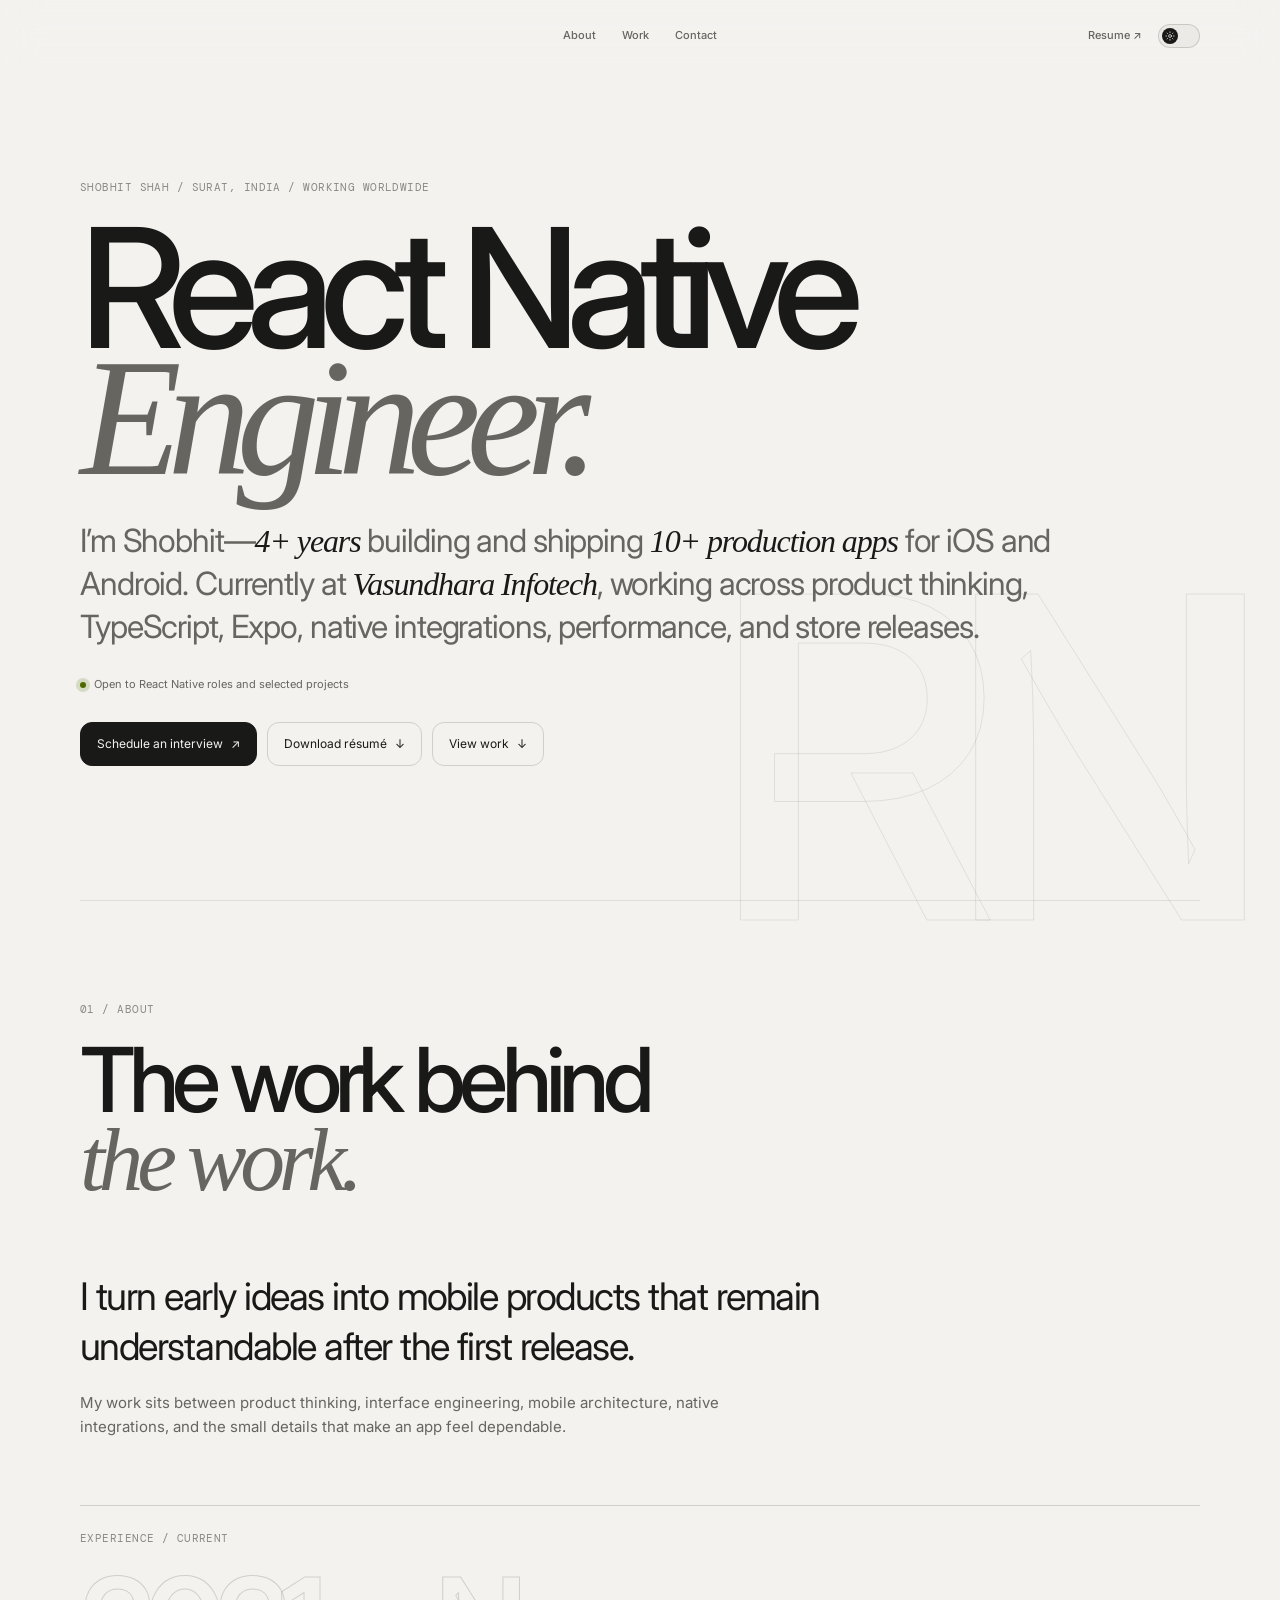
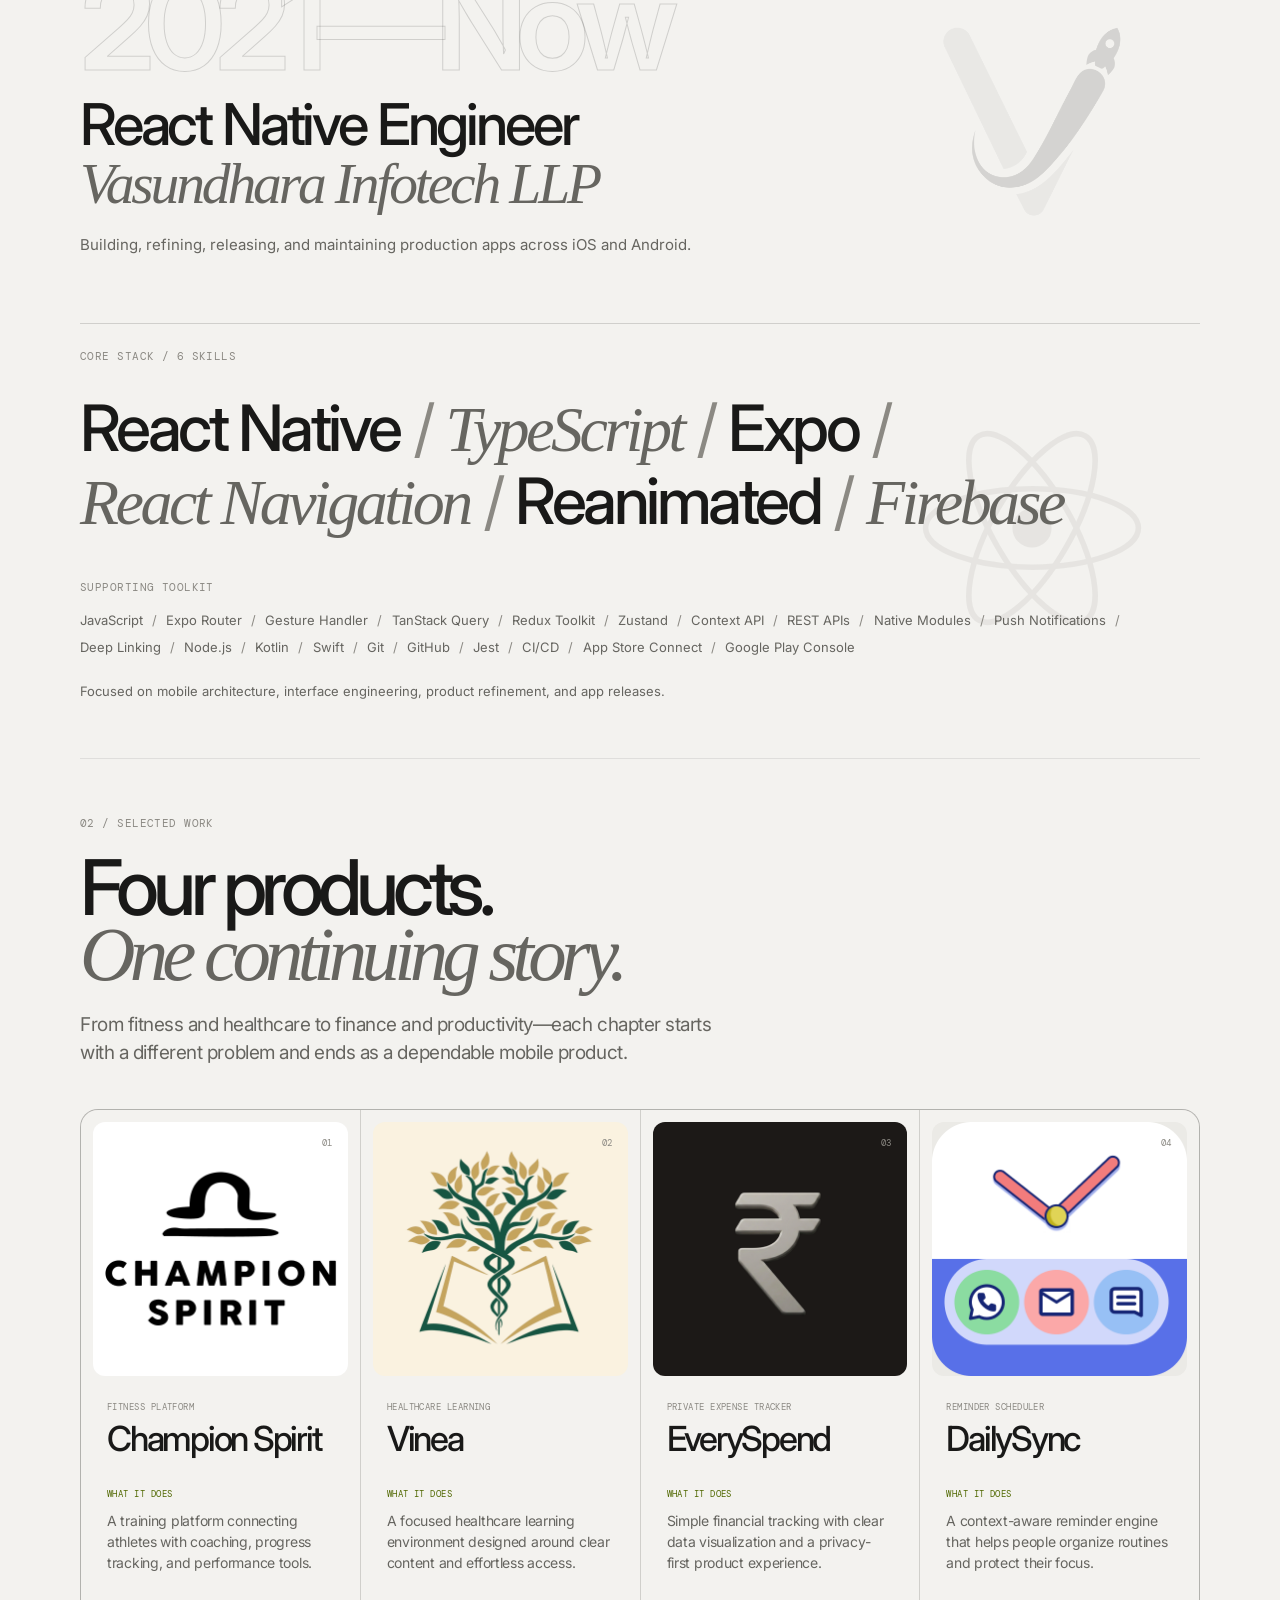
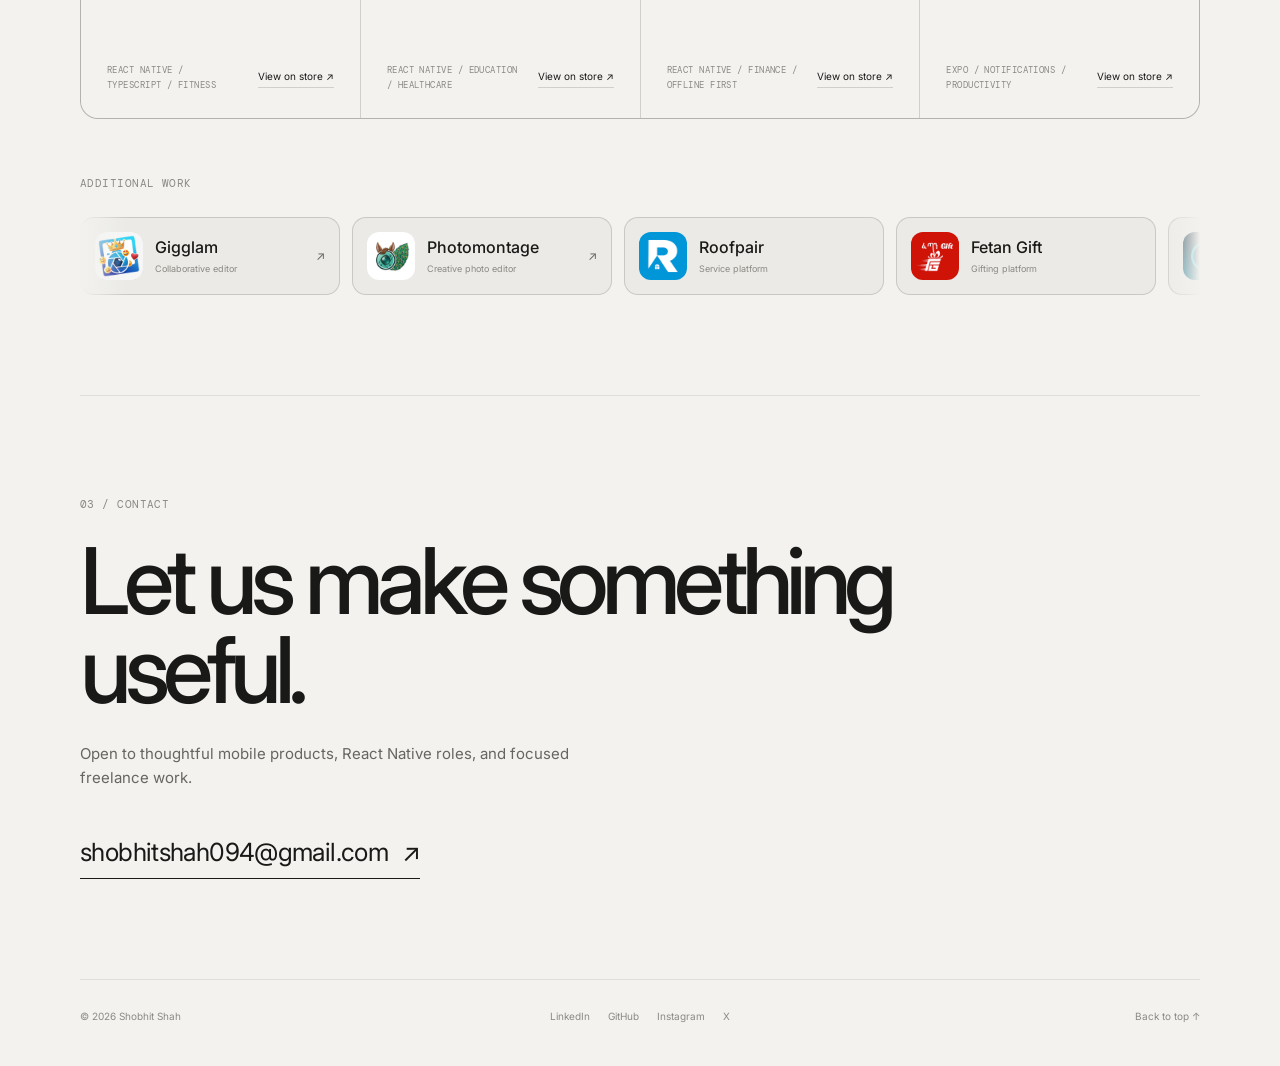
==== commit dbb6bfae: "improvements" ====
--- a/index.html
+++ b/index.html
@@ -31,10 +31,9 @@
 
     <header class="site-header">
         <nav class="nav shell" aria-label="Primary navigation">
-            <a class="wordmark" href="#top">Shobhit Shah</a>
             <div class="nav-links">
+                <a href="#about">About</a>
                 <a href="#work">Work</a>
-                <a href="#about">About</a>
                 <a href="#contact">Contact</a>
             </div>
             <div class="nav-actions">
@@ -58,33 +57,65 @@
 
     <main id="top">
         <section class="hero shell" id="hero-stage">
-            <div class="hero-center reveal">
-                <div class="profile-line">
-                    <img src="store-assets/shobhit-avatar.jpg" alt="Shobhit Shah">
-                    <span>React Native Engineer</span>
-                </div>
-
-                <p class="mono">Surat, India / Working worldwide</p>
-                <h1>Shobhit Shah</h1>
-                <p class="hero-statement">
-                    I build mobile products with clear thinking, reliable engineering,
-                    and just enough motion to make them feel alive.
+            <div class="hero-copy reveal">
+                <p class="mono">Shobhit Shah / Surat, India / Working worldwide</p>
+                <h1>React Native<br><em>Engineer.</em></h1>
+                <p class="hero-intro">
+                    I’m Shobhit—<strong>4+ years</strong> building and shipping <strong>10+ production apps</strong>
+                    for iOS and Android. Currently at <strong>Vasundhara Infotech</strong>, working across
+                    product thinking, TypeScript, Expo, native integrations, performance, and store releases.
                 </p>
+                <p class="hero-availability"><span></span> Open to React Native roles and selected projects</p>
 
                 <div class="hero-links">
-                    <a href="#work">Selected work <span>&darr;</span></a>
-                    <a href="mailto:shobhitshah094@gmail.com">Email me <span>&nearr;</span></a>
+                    <a class="hero-primary" href="mailto:shobhitshah094@gmail.com">Schedule an interview <span>&nearr;</span></a>
+                    <a class="hero-secondary" href="ShobhitCV.pdf" target="_blank" rel="noreferrer">Download résumé <span>&darr;</span></a>
+                    <a class="hero-secondary" href="#work">View work <span>&darr;</span></a>
                 </div>
+            </div>
+        </section>
+
+        <section class="section shell" id="about">
+            <div class="section-intro about-intro reveal">
+                <p class="mono">01 / About</p>
+                <h2>The work behind<br><em>the work.</em></h2>
+            </div>
+
+            <div class="about-story reveal">
+                <p class="about-lead">I turn early ideas into mobile products that remain understandable after the first release.</p>
+                <p>My work sits between product thinking, interface engineering, mobile architecture, native integrations, and the small details that make an app feel dependable.</p>
+            </div>
+
+            <div class="experience-story reveal">
+                <p class="mono">Experience / Current</p>
+                <img class="company-mark" src="store-assets/vasundhara-logo.png" alt="Vasundhara Infotech logo">
+                <p class="experience-years">2021—Now</p>
+                <h3>React Native Engineer<br><em>Vasundhara Infotech LLP</em></h3>
+                <p>Building, refining, releasing, and maintaining production apps across iOS and Android.</p>
+            </div>
+
+            <div class="skills-story reveal">
+                <p class="mono" id="skill-count">Core stack</p>
+                <svg class="skills-mark" viewBox="0 0 100 100" aria-hidden="true">
+                    <ellipse cx="50" cy="50" rx="38" ry="14"></ellipse>
+                    <ellipse cx="50" cy="50" rx="38" ry="14" transform="rotate(60 50 50)"></ellipse>
+                    <ellipse cx="50" cy="50" rx="38" ry="14" transform="rotate(120 50 50)"></ellipse>
+                    <circle cx="50" cy="50" r="6"></circle>
+                </svg>
+                <div class="skill-list" id="skill-list"></div>
+                <p class="mono supporting-skills-label">Supporting toolkit</p>
+                <div class="supporting-skill-list" id="supporting-skill-list"></div>
+                <p class="skills-focus">Focused on mobile architecture, interface engineering, product refinement, and app releases.</p>
             </div>
 
         </section>
 
         <section class="section shell" id="work">
-            <div class="section-intro reveal">
-                <p class="mono">01 / Selected work</p>
-                <h2>Products designed to be used, not just viewed.</h2>
+            <div class="section-intro work-intro reveal">
+                <p class="mono">02 / Selected work</p>
+                <h2>Four products.<br><em>One continuing story.</em></h2>
                 <p>
-                    A selection of mobile products I helped shape, engineer, refine, and release.
+                    From fitness and healthcare to finance and productivity—each chapter starts with a different problem and ends as a dependable mobile product.
                 </p>
             </div>
 
@@ -93,96 +124,6 @@
             <div class="other-work reveal">
                 <p class="mono">Additional work</p>
                 <div class="other-work-list" id="other-work-list"></div>
-            </div>
-            <div class="work-cursor-preview" id="work-cursor-preview" aria-hidden="true">
-                <img id="work-cursor-image" src="" alt="">
-                <span id="work-cursor-name"></span>
-            </div>
-        </section>
-
-        <section class="section shell" id="about">
-            <div class="section-intro reveal">
-                <p class="mono">02 / About</p>
-                <h2>Engineer by role. Product thinker by habit.</h2>
-            </div>
-
-            <div class="about-layout">
-                <div class="about-copy reveal">
-                    <p class="about-lead">
-                        I work across product thinking, interface design, and mobile engineering
-                        to turn early ideas into dependable apps.
-                    </p>
-                    <p>
-                        My focus is React Native, TypeScript, Expo, native integrations, and the
-                        details between screens: loading states, transitions, gestures, and release polish.
-                    </p>
-                    <p>
-                        I value simple systems, honest interfaces, and code that remains understandable
-                        after the first version ships.
-                    </p>
-
-                    <div class="about-stats">
-                        <div>
-                            <strong>4+</strong>
-                            <span>Years building mobile</span>
-                        </div>
-                        <div>
-                            <strong>10+</strong>
-                            <span>Products contributed to</span>
-                        </div>
-                        <div>
-                            <strong>2</strong>
-                            <span>Platforms, one codebase</span>
-                        </div>
-                    </div>
-                </div>
-
-                <div class="about-details reveal">
-                    <div class="detail-row">
-                        <span>Experience</span>
-                        <div>
-                            <strong>React Native Engineer</strong>
-                            <p>Vasundhara Infotech LLP</p>
-                            <p>2021 - Present</p>
-                        </div>
-                    </div>
-
-                    <div class="detail-row">
-                        <span>Core stack</span>
-                        <div class="skill-list" id="skill-list"></div>
-                    </div>
-
-                    <div class="detail-row">
-                        <span>Focus</span>
-                        <div>
-                            <p>Mobile architecture</p>
-                            <p>Interface engineering</p>
-                            <p>Product refinement</p>
-                            <p>App release and maintenance</p>
-                        </div>
-                    </div>
-                </div>
-            </div>
-
-            <div class="process reveal">
-                <p class="mono">A simple process</p>
-                <ol>
-                    <li>
-                        <span>01</span>
-                        <strong>Understand</strong>
-                        <p>Define the user, problem, constraints, and shape of the first useful release.</p>
-                    </li>
-                    <li>
-                        <span>02</span>
-                        <strong>Build</strong>
-                        <p>Create the product system, engineer the core flows, and keep decisions visible.</p>
-                    </li>
-                    <li>
-                        <span>03</span>
-                        <strong>Refine</strong>
-                        <p>Test the edges, tune motion and performance, then prepare a reliable release.</p>
-                    </li>
-                </ol>
             </div>
         </section>
 
@@ -206,39 +147,7 @@
         <a href="#top">Back to top &uarr;</a>
     </footer>
 
-    <dialog class="project-dialog" id="project-dialog">
-        <div class="dialog-header">
-            <div class="dialog-app">
-                <img id="dialog-icon" src="" alt="">
-                <div>
-                <p class="mono" id="dialog-category"></p>
-                <h2 id="dialog-title"></h2>
-                </div>
-            </div>
-            <button id="dialog-close" type="button" aria-label="Close preview">Close</button>
-        </div>
-
-        <div class="dialog-body">
-            <div class="dialog-media">
-                <button id="dialog-prev" type="button" aria-label="Previous screenshot">&larr;</button>
-                <img id="dialog-image" src="" alt="">
-                <button id="dialog-next" type="button" aria-label="Next screenshot">&rarr;</button>
-            </div>
-
-            <aside class="dialog-aside">
-                <p id="dialog-description"></p>
-                <div class="dialog-tags" id="dialog-tags"></div>
-                <div class="dialog-thumbs" id="dialog-thumbs"></div>
-            </aside>
-        </div>
-
-        <div class="dialog-footer">
-            <span id="dialog-count"></span>
-            <a id="dialog-link" href="#" target="_blank" rel="noreferrer">Open project &nearr;</a>
-        </div>
-    </dialog>
-
-    <script src="site-config.js"></script>
-    <script src="app.js"></script>
+    <script src="site-config.js?v=2"></script>
+    <script src="app.js?v=2"></script>
 </body>
 </html>
--- a/styles.css
+++ b/styles.css
@@ -14,6 +14,8 @@
     --phone-edge: #080808;
     --backdrop: rgba(0, 0, 0, 0.82);
     --shell: 1120px;
+    --accent: #d8ff63;
+    --ease-out: cubic-bezier(0.23, 1, 0.32, 1);
 }
 
 [data-theme="light"] {
@@ -31,6 +33,7 @@
     --shadow-strong: rgba(41, 39, 35, 0.24);
     --phone-edge: #222220;
     --backdrop: rgba(26, 25, 23, 0.68);
+    --accent: #506800;
 }
 
 * {
@@ -40,12 +43,13 @@
 }
 
 html {
+    overflow-x: hidden;
     scroll-behavior: smooth;
     scroll-padding-top: 90px;
 }
 
 body {
-    min-width: 320px;
+    min-width: 0;
     overflow-x: hidden;
     background: var(--black);
     color: var(--white);
@@ -183,27 +187,29 @@
 .site-header {
     position: fixed;
     top: 0;
-    right: 0;
-    left: 0;
+    left: 50%;
     z-index: 20;
-    background: var(--header);
+    width: 100%;
     border-bottom: 1px solid transparent;
+    background: transparent;
+    transform: translateX(-50%);
     backdrop-filter: blur(18px);
     transition: background 400ms ease, border-color 200ms ease;
 }
 
 .site-header.is-scrolled {
     border-color: var(--line-soft);
+    background: var(--header);
 }
 
 .nav {
     display: grid;
-    height: 56px;
+    width: min(calc(100% - 64px), var(--shell));
+    height: 72px;
     grid-template-columns: 1fr auto 1fr;
     align-items: center;
 }
 
-.wordmark,
 .resume-link,
 .nav-links a {
     font-size: 11px;
@@ -212,7 +218,8 @@
 
 .nav-links {
     display: flex;
-    gap: 22px;
+    grid-column: 2;
+    gap: 26px;
 }
 
 .nav-links a,
@@ -234,6 +241,7 @@
 .nav-actions {
     display: flex;
     justify-self: end;
+    grid-column: 3;
     align-items: center;
     gap: 16px;
 }
@@ -243,6 +251,11 @@
     border: 0;
     background: transparent;
     cursor: pointer;
+    transition: transform 140ms var(--ease-out);
+}
+
+.theme-toggle:active {
+    transform: scale(0.96);
 }
 
 .theme-track {
@@ -309,80 +322,122 @@
 
 .hero {
     position: relative;
-    display: flex;
-    min-height: 100vh;
-    padding: 100px 0 70px;
+    display: grid;
+    min-height: 100svh;
+    padding: clamp(70px, 8vh, 92px) 0 clamp(18px, 3vh, 40px);
+    grid-template-columns: 1fr;
+    grid-template-rows: 1fr;
     align-items: center;
-    flex-direction: column;
-    justify-content: center;
-}
-
-.hero-center {
+}
+
+.hero::after {
+    position: absolute;
+    right: -0.04em;
+    bottom: -0.18em;
+    z-index: 0;
+    color: transparent;
+    content: "RN";
+    font-size: clamp(210px, 35vw, 510px);
+    font-weight: 600;
+    letter-spacing: -0.12em;
+    line-height: 1;
+    -webkit-text-stroke: 1px var(--line-soft);
+    pointer-events: none;
+}
+
+.hero-copy {
     position: relative;
     z-index: 3;
-    max-width: 760px;
-    text-align: center;
-}
-
-.profile-line {
+    max-width: 1080px;
+}
+
+.hero-availability {
     display: inline-flex;
-    margin-bottom: 28px;
+    margin-top: 28px;
     align-items: center;
-    gap: 10px;
-}
-
-.profile-line img {
-    width: 36px;
-    height: 36px;
-    border: 1px solid var(--line);
+    gap: 8px;
+    color: var(--grey);
+    font-size: 11px;
+}
+
+.hero-availability span {
+    width: 6px;
+    height: 6px;
     border-radius: 50%;
-    filter: grayscale(1);
-    object-fit: cover;
-}
-
-.profile-line span {
-    color: var(--grey);
-    font-size: 12px;
+    background: var(--accent);
+    box-shadow: 0 0 0 4px color-mix(in srgb, var(--accent) 18%, transparent);
 }
 
 .hero h1 {
-    margin: 15px 0 22px;
-    font-size: clamp(58px, 10vw, 118px);
+    margin: 28px 0 38px;
+    font-size: clamp(86px, 13vw, 180px);
     font-weight: 500;
-    letter-spacing: -0.075em;
-    line-height: 0.88;
-}
-
-.hero-statement {
-    max-width: 610px;
-    margin-inline: auto;
-    color: var(--grey);
-    font-size: clamp(16px, 2vw, 20px);
-    letter-spacing: -0.015em;
+    letter-spacing: -0.085em;
+    line-height: 0.76;
+}
+
+.hero h1 em {
+    color: var(--grey);
+    font-family: Georgia, serif;
+    font-weight: 400;
+}
+
+.hero-intro {
+    max-width: 980px;
+    color: var(--grey);
+    font-size: clamp(20px, 2.5vw, 34px);
+    letter-spacing: -0.035em;
+    line-height: 1.34;
+}
+
+.hero-intro strong {
+    color: var(--white);
+    font-family: Georgia, serif;
+    font-style: italic;
+    font-weight: 400;
 }
 
 .hero-links {
     display: flex;
-    margin-top: 34px;
-    justify-content: center;
-    gap: 26px;
+    margin-top: 26px;
+    flex-wrap: wrap;
+    gap: 10px;
 }
 
 .hero-links a {
     display: inline-flex;
+    min-height: 44px;
+    padding: 0 16px;
     align-items: center;
+    justify-content: center;
     gap: 8px;
-    border-bottom: 1px solid var(--line);
+    border: 1px solid var(--line);
+    border-radius: 12px;
     font-size: 12px;
-    transition: border-color 180ms ease;
+    transition: border-color 180ms ease, background 180ms ease, color 180ms ease, transform 140ms var(--ease-out);
 }
 
 .hero-links a:hover {
     border-color: var(--white);
 }
 
+.hero-links a:active {
+    transform: scale(0.97);
+}
+
+.hero-links .hero-primary {
+    border-color: var(--white);
+    background: var(--white);
+    color: var(--black);
+}
+
+.hero-links .hero-primary:hover {
+    background: transparent;
+    color: var(--white);
+}
+
 .section {
-    padding: 130px 0;
+    padding: 100px 0;
     border-top: 1px solid var(--line-soft);
 }
 
@@ -407,432 +462,395 @@
     font-size: 13px;
 }
 
+.work-intro {
+    margin-bottom: 42px;
+    grid-template-columns: 1fr;
+    gap: 24px;
+}
+
+#about {
+    padding-bottom: 56px;
+}
+
+#work {
+    padding-top: 56px;
+}
+
+.work-intro h2 {
+    max-width: 760px;
+    font-size: clamp(48px, 6vw, 78px);
+    letter-spacing: -0.075em;
+    line-height: 0.84;
+}
+
+.work-intro h2 em {
+    color: var(--grey);
+    font-family: Georgia, serif;
+    font-weight: 400;
+}
+
+.work-intro > p:last-child {
+    max-width: 660px;
+    color: var(--grey);
+    font-size: clamp(15px, 1.5vw, 19px);
+    letter-spacing: -0.025em;
+    line-height: 1.45;
+}
+
 .project-list {
-    border-top: 1px solid var(--line);
+    display: grid;
+    overflow: hidden;
+    border: 1px solid var(--line);
+    border-radius: 18px;
+    grid-template-columns: repeat(4, minmax(0, 1fr));
+    gap: 1px;
+    background: var(--line);
 }
 
 .project {
-    display: grid;
-    min-height: 310px;
-    padding: 34px 0;
-    grid-template-columns: 55px minmax(220px, 0.75fr) minmax(300px, 1.25fr);
-    gap: 30px;
-    align-items: center;
-    border-bottom: 1px solid var(--line);
-}
-
-.project-index {
-    align-self: start;
-    padding-top: 5px;
-    color: var(--grey-dark);
-    font-family: "DM Mono", monospace;
-    font-size: 10px;
-}
-
-.project-copy {
-    align-self: center;
-}
-
-.project-heading {
-    display: flex;
-    align-items: center;
-    gap: 12px;
-}
-
-.project-heading img {
-    width: 38px;
-    height: 38px;
-    border-radius: 10px;
-    filter: grayscale(1);
-    object-fit: cover;
-}
-
-.project h3 {
-    font-size: 24px;
-    font-weight: 500;
-    letter-spacing: -0.035em;
-}
-
-.project-category {
-    margin-top: 2px;
-    color: var(--grey-dark);
-    font-size: 11px;
-}
-
-.project-description {
-    max-width: 310px;
-    margin-top: 20px;
-    color: var(--grey);
-    font-size: 13px;
-}
-
-.project-actions {
-    display: flex;
-    margin-top: 24px;
-    gap: 18px;
-}
-
-.project-actions button,
-.project-actions a {
-    padding: 0 0 3px;
-    border: 0;
-    border-bottom: 1px solid var(--line);
-    background: transparent;
-    color: var(--white);
-    font-size: 10px;
-    cursor: pointer;
-}
-
-.project-visual {
+    min-width: 0;
+    padding: 12px;
+    background: var(--black);
+}
+
+.project-logo-stage {
     position: relative;
     display: grid;
-    height: 242px;
+    aspect-ratio: 1;
     overflow: hidden;
-    padding: 0;
-    place-items: center;
-    border: 0;
-    border-radius: 3px;
+    border-radius: 12px;
     background: var(--black-soft);
-    cursor: pointer;
-}
-
-.project-visual::before {
+}
+
+.project-logo-stage::after {
+    content: none;
+}
+
+.project-logo-stage > img {
+    width: 100%;
+    height: 100%;
+    object-fit: cover;
+}
+
+.project-index {
     position: absolute;
-    inset: 0;
-    background:
-        linear-gradient(var(--line-soft) 1px, transparent 1px),
-        linear-gradient(90deg, var(--line-soft) 1px, transparent 1px);
-    background-size: 32px 32px;
-    content: "";
-    opacity: 0.3;
-}
-
-.project-screen-stack {
-    position: relative;
+    top: 14px;
+    right: 16px;
     z-index: 2;
-    display: flex;
-    width: min(94%, 560px);
-    height: 100%;
-    padding: 18px 20px 0;
-    align-items: center;
-    justify-content: center;
-}
-
-.project-screen {
-    position: relative;
-    width: clamp(70px, 10vw, 104px);
-    max-height: 210px;
-    margin-left: -28px;
-    border: 4px solid var(--phone-edge);
-    border-radius: 17px;
-    filter: grayscale(1) brightness(0.78);
-    object-fit: cover;
-    object-position: top;
-    box-shadow: 0 18px 34px var(--shadow);
-    transform: rotate(var(--screen-rotation, 0deg));
-    transition: filter 300ms ease, margin 360ms ease, transform 360ms ease;
-}
-
-.project-screen:first-child {
-    margin-left: 0;
-}
-
-.project-screen:nth-child(4n + 1) {
-    --screen-rotation: -4deg;
-}
-
-.project-screen:nth-child(4n + 2) {
-    --screen-rotation: 2deg;
-}
-
-.project-screen:nth-child(4n + 3) {
-    --screen-rotation: -1deg;
-}
-
-.project-screen:nth-child(4n) {
-    --screen-rotation: 4deg;
-}
-
-.project:hover .project-screen {
-    margin-left: -19px;
-    filter: grayscale(0.7) brightness(0.92);
-    transform: translateY(-5px) rotate(0deg);
-}
-
-.project:hover .project-screen:first-child {
-    margin-left: 0;
-}
-
-.screen-count {
-    position: absolute;
-    right: 13px;
-    bottom: 11px;
-    z-index: 5;
-    color: var(--grey-dark);
-    font-family: "DM Mono", monospace;
-    font-size: 8px;
-    text-transform: uppercase;
-}
-
-.other-work {
-    display: grid;
-    padding-top: 42px;
-    grid-template-columns: 160px 1fr;
-    gap: 32px;
-}
-
-.other-work-list {
-    display: grid;
-    grid-template-columns: repeat(2, minmax(0, 1fr));
-}
-
-.other-work-button {
-    display: flex;
-    padding: 14px 0;
-    justify-content: space-between;
-    border: 0;
-    border-bottom: 1px solid var(--line-soft);
-    background: transparent;
-    color: var(--grey);
-    font-size: 12px;
-    text-align: left;
-    cursor: pointer;
-    transition: color 180ms ease, padding 180ms ease;
-}
-
-.other-work-button:nth-child(odd) {
-    margin-right: 24px;
-}
-
-.other-work-button:hover {
-    padding-left: 8px;
-    color: var(--white);
-}
-
-.work-cursor-preview {
-    --cursor-x: 0px;
-    --cursor-y: 0px;
-    position: fixed;
-    top: 0;
-    left: 0;
-    z-index: 40;
-    width: 150px;
-    overflow: hidden;
-    border: 1px solid var(--line);
-    border-radius: 12px;
-    background: var(--black-raised);
-    box-shadow: 0 24px 65px var(--shadow-strong);
-    opacity: 0;
-    transform: translate(calc(var(--cursor-x) + 22px), calc(var(--cursor-y) - 50%)) scale(0.92);
-    transition: opacity 150ms ease, transform 180ms ease;
-    pointer-events: none;
-}
-
-.work-cursor-preview.is-visible {
-    opacity: 1;
-    transform: translate(calc(var(--cursor-x) + 22px), calc(var(--cursor-y) - 50%)) scale(1);
-}
-
-.work-cursor-preview img {
-    width: 100%;
-    max-height: 190px;
-    filter: grayscale(1) brightness(0.82);
-    object-fit: cover;
-    object-position: top;
-}
-
-.work-cursor-preview span {
-    display: block;
-    padding: 9px 11px;
-    color: var(--grey);
-    font-family: "DM Mono", monospace;
-    font-size: 9px;
-}
-
-.about-layout {
-    display: grid;
-    grid-template-columns: 1fr 1fr;
-    gap: 90px;
-}
-
-.about-copy {
-    display: grid;
-    gap: 24px;
-}
-
-.about-copy p {
-    max-width: 500px;
-    color: var(--grey);
-    font-size: 14px;
-}
-
-.about-copy .about-lead {
-    color: var(--white);
-    font-size: clamp(22px, 3vw, 34px);
-    letter-spacing: -0.035em;
-    line-height: 1.25;
-}
-
-.about-stats {
-    display: grid;
-    margin-top: 22px;
-    padding-top: 24px;
-    grid-template-columns: repeat(3, minmax(0, 1fr));
-    gap: 14px;
-    border-top: 1px solid var(--line-soft);
-}
-
-.about-stats div {
-    display: flex;
-    flex-direction: column;
-}
-
-.about-stats strong {
-    font-size: 25px;
-    font-weight: 500;
-    letter-spacing: -0.04em;
-}
-
-.about-stats span {
-    max-width: 110px;
-    color: var(--grey-dark);
-    font-size: 9px;
-    line-height: 1.4;
-}
-
-.about-details {
-    border-top: 1px solid var(--line);
-}
-
-.detail-row {
-    display: grid;
-    padding: 24px 0;
-    grid-template-columns: 110px 1fr;
-    gap: 20px;
-    border-bottom: 1px solid var(--line-soft);
-}
-
-.detail-row > span {
-    color: var(--grey-dark);
-    font-family: "DM Mono", monospace;
-    font-size: 10px;
-    text-transform: uppercase;
-}
-
-.detail-row strong,
-.detail-row p {
-    font-size: 12px;
-}
-
-.detail-row p {
-    color: var(--grey);
-}
-
-.skill-list {
-    display: block;
-}
-
-.skill-primary-row {
-    border-top: 1px solid var(--line);
-}
-
-.skill-primary {
-    display: grid;
-    padding: 13px 0;
-    grid-template-columns: 28px 1fr auto;
-    align-items: center;
-    border-bottom: 1px solid var(--line-soft);
-    transition: padding 220ms ease, border-color 220ms ease;
-}
-
-.skill-primary:hover {
-    padding-left: 7px;
-    border-color: var(--grey-dark);
-}
-
-.skill-number {
-    color: var(--grey-dark);
-    font-family: "DM Mono", monospace;
-    font-size: 8px;
-}
-
-.skill-name {
-    font-size: 17px;
-    font-weight: 500;
-    letter-spacing: -0.025em;
-}
-
-.skill-role {
-    color: var(--grey-dark);
-    font-family: "DM Mono", monospace;
-    font-size: 8px;
-    text-transform: uppercase;
-}
-
-.skill-secondary-label {
-    display: block;
-    margin-top: 24px;
-    color: var(--grey-dark);
-    font-family: "DM Mono", monospace;
-    font-size: 8px;
-    text-transform: uppercase;
-}
-
-.skill-secondary-row {
-    display: flex;
-    margin-top: 10px;
-    flex-wrap: wrap;
-    gap: 5px 0;
-}
-
-.skill-secondary {
-    color: var(--grey);
-    font-size: 11px;
-}
-
-.skill-secondary:not(:last-child)::after {
-    margin: 0 9px;
-    color: var(--grey-dark);
-    content: "·";
-}
-
-.process {
-    display: grid;
-    margin-top: 90px;
-    padding-top: 32px;
-    grid-template-columns: 160px 1fr;
-    gap: 32px;
-    border-top: 1px solid var(--line);
-}
-
-.process ol {
-    display: grid;
-    grid-template-columns: repeat(3, minmax(0, 1fr));
-    gap: 28px;
-    list-style: none;
-}
-
-.process li {
-    display: grid;
-    align-content: start;
-}
-
-.process li > span {
     color: var(--grey-dark);
     font-family: "DM Mono", monospace;
     font-size: 9px;
 }
 
-.process strong {
-    margin-top: 18px;
+.project-copy {
+    display: flex;
+    min-height: 330px;
+    padding: 24px 14px 14px;
+    flex-direction: column;
+}
+
+.project-category,
+.project-feature-label,
+.project-tags {
+    color: var(--grey-dark);
+    font-family: "DM Mono", monospace;
+    font-size: 9px;
+    letter-spacing: 0.05em;
+    text-transform: uppercase;
+}
+
+.project h3 {
+    margin-top: 8px;
+    font-size: clamp(30px, 2.7vw, 42px);
+    font-weight: 500;
+    letter-spacing: -0.065em;
+    line-height: 0.95;
+}
+
+.project-feature-label {
+    margin-top: 32px;
+    color: var(--accent);
+}
+
+.project-description {
+    max-width: 470px;
+    margin-top: 8px;
+    color: var(--grey);
+    font-size: 14px;
+    letter-spacing: -0.02em;
+    line-height: 1.5;
+}
+
+.project-footer {
+    display: flex;
+    margin-top: auto;
+    padding-top: 30px;
+    align-items: center;
+    justify-content: space-between;
+    gap: 18px;
+}
+
+.project-footer a {
+    flex: 0 0 auto;
+    padding-bottom: 3px;
+    border-bottom: 1px solid var(--line);
+    color: var(--white);
+    font-size: 10px;
+}
+
+.other-work {
+    padding-top: 56px;
+}
+
+.other-work-list {
+    margin-top: 24px;
+    overflow: hidden;
+    mask-image: linear-gradient(90deg, transparent, #000 4%, #000 96%, transparent);
+}
+
+.other-work-track,
+.other-work-group {
+    display: flex;
+    width: max-content;
+}
+
+.other-work-track {
+    animation: other-work-scroll 32s linear infinite;
+}
+
+.other-work-list:hover .other-work-track {
+    animation-play-state: paused;
+}
+
+.other-work-group {
+    gap: 12px;
+    padding-right: 12px;
+}
+
+.other-work-button {
+    display: flex;
+    width: 260px;
+    padding: 14px;
+    flex: 0 0 260px;
+    align-items: center;
+    gap: 12px;
+    border: 1px solid var(--line);
+    border-radius: 14px;
+    background: var(--black-soft);
+    color: var(--grey);
+    font-size: 12px;
+    text-align: left;
+    cursor: default;
+    transition: border-color 180ms ease;
+}
+
+a.other-work-button {
+    cursor: pointer;
+}
+
+.other-work-button > img {
+    width: 48px;
+    height: 48px;
+    flex: 0 0 48px;
+    border-radius: 12px;
+    object-fit: cover;
+}
+
+.other-work-copy {
+    display: grid;
+    min-width: 0;
+    flex: 1;
+    gap: 2px;
+}
+
+.other-work-button strong {
+    color: var(--white);
     font-size: 16px;
     font-weight: 500;
 }
 
-.process li p {
-    margin-top: 9px;
-    color: var(--grey);
-    font-size: 11px;
+.other-work-button small {
+    overflow: hidden;
+    color: var(--grey-dark);
+    font-size: 9px;
+    text-overflow: ellipsis;
+    white-space: nowrap;
+}
+
+.other-work-button:hover {
+    border-color: var(--grey-dark);
+    color: var(--white);
+}
+
+@keyframes other-work-scroll {
+    to {
+        transform: translateX(-50%);
+    }
+}
+
+.about-intro {
+    grid-template-columns: 1fr;
+    gap: 22px;
+}
+
+.about-intro h2 {
+    max-width: 760px;
+    font-size: clamp(52px, 7vw, 92px);
+    letter-spacing: -0.07em;
+    line-height: 0.88;
+}
+
+.about-intro h2 em,
+.experience-story h3 em {
+    color: var(--grey);
+    font-family: Georgia, serif;
+    font-weight: 400;
+}
+
+.about-story {
+    max-width: 820px;
+}
+
+.about-story p {
+    max-width: 700px;
+    color: var(--grey);
+    font-size: 15px;
+}
+
+.about-story .about-lead {
+    max-width: 820px;
+    margin-bottom: 20px;
+    color: var(--white);
+    font-size: clamp(24px, 3vw, 38px);
+    letter-spacing: -0.04em;
+    line-height: 1.3;
+}
+
+.experience-story,
+.skills-story {
+    position: relative;
+    margin-top: 66px;
+    padding-top: 24px;
+    border-top: 1px solid var(--line);
+}
+
+.experience-story > :not(.company-mark),
+.skills-story > :not(.skills-mark) {
+    position: relative;
+    z-index: 1;
+}
+
+.company-mark {
+    position: absolute;
+    top: 64px;
+    right: 28px;
+    width: clamp(180px, 23vw, 280px);
+    aspect-ratio: 1;
+    filter: grayscale(1) brightness(1.35) drop-shadow(0 0 1px rgba(255, 255, 255, 0.35));
+    object-fit: contain;
+    opacity: 0.12;
+}
+
+.experience-years {
+    margin-top: 22px;
+    color: transparent;
+    font-size: clamp(62px, 10vw, 132px);
+    font-weight: 600;
+    letter-spacing: -0.085em;
+    line-height: 0.85;
+    -webkit-text-stroke: 1px var(--line);
+}
+
+.experience-story h3 {
+    margin-top: 18px;
+    font-size: clamp(32px, 4.5vw, 58px);
+    font-weight: 500;
+    letter-spacing: -0.055em;
+    line-height: 1;
+}
+
+.experience-story > p:last-child {
+    max-width: 620px;
+    margin-top: 20px;
+    color: var(--grey);
+    font-size: 15px;
+}
+
+.skill-list {
+    display: flex;
+    margin-top: 28px;
+    flex-wrap: wrap;
+    align-items: baseline;
+    gap: 2px 0;
+}
+
+.skills-mark {
+    position: absolute;
+    top: 64px;
+    right: 28px;
+    width: clamp(180px, 23vw, 280px);
+    color: var(--grey-dark);
+    fill: currentColor;
+    opacity: 0.12;
+    stroke: currentColor;
+    stroke-width: 2;
+}
+
+.skills-mark ellipse {
+    fill: none;
+}
+
+.skill-word {
+    color: var(--white);
+    font-size: clamp(34px, 5vw, 66px);
+    font-weight: 500;
+    letter-spacing: -0.055em;
+    line-height: 1.08;
+}
+
+.skill-word:nth-child(even) {
+    color: var(--grey);
+    font-family: Georgia, serif;
+    font-style: italic;
+    font-weight: 400;
+}
+
+.skill-word:not(:last-child)::after {
+    margin: 0 0.22em;
+    color: var(--grey-dark);
+    content: "/";
+    font-family: "Inter", sans-serif;
+    font-style: normal;
+    font-weight: 400;
+}
+
+.supporting-skills-label {
+    margin-top: 42px;
+    color: var(--grey-dark);
+}
+
+.supporting-skill-list {
+    display: flex;
+    margin-top: 14px;
+    flex-wrap: wrap;
+    gap: 7px 0;
+    color: var(--grey);
+    font-family: "Inter", sans-serif;
+    font-size: 13px;
+    line-height: 1.5;
+}
+
+.supporting-skill-list span:not(:last-child)::after {
+    margin: 0 0.7em;
+    color: var(--grey-dark);
+    content: "/";
+}
+
+.skills-focus {
+    max-width: 620px;
+    margin-top: 24px;
+    color: var(--grey);
+    font-size: 13px;
 }
 
 .contact {
@@ -889,164 +907,6 @@
     color: var(--white);
 }
 
-.project-dialog {
-    width: min(940px, calc(100% - 30px));
-    max-height: calc(100vh - 30px);
-    margin: auto;
-    padding: 0;
-    overflow: hidden;
-    border: 1px solid var(--line);
-    border-radius: 16px;
-    background: var(--black-soft);
-    color: var(--white);
-    overscroll-behavior: contain;
-}
-
-.project-dialog::backdrop {
-    background: var(--backdrop);
-    backdrop-filter: blur(8px);
-}
-
-.dialog-header,
-.dialog-footer {
-    display: flex;
-    padding: 18px 20px;
-    align-items: center;
-    justify-content: space-between;
-}
-
-.dialog-app {
-    display: flex;
-    align-items: center;
-    gap: 12px;
-}
-
-.dialog-app > img {
-    width: 42px;
-    height: 42px;
-    border-radius: 11px;
-    filter: grayscale(1);
-    object-fit: cover;
-}
-
-.dialog-header {
-    border-bottom: 1px solid var(--line);
-}
-
-.dialog-header h2 {
-    margin-top: 3px;
-    font-size: 20px;
-    font-weight: 500;
-}
-
-.dialog-header button,
-.dialog-media button {
-    border: 0;
-    background: transparent;
-    color: var(--grey);
-    font-size: 11px;
-    cursor: pointer;
-}
-
-.dialog-body {
-    display: grid;
-    min-height: 0;
-    overflow: auto;
-    grid-template-columns: minmax(0, 1fr) 240px;
-}
-
-.dialog-media {
-    position: relative;
-    display: grid;
-    min-height: 0;
-    grid-template-columns: 48px minmax(0, 1fr) 48px;
-    align-items: center;
-    background:
-        linear-gradient(var(--line-soft) 1px, transparent 1px),
-        linear-gradient(90deg, var(--line-soft) 1px, transparent 1px),
-        var(--black);
-    background-size: 32px 32px;
-}
-
-.dialog-media img {
-    max-height: min(64vh, 620px);
-    margin-inline: auto;
-    padding: 20px;
-    object-fit: contain;
-}
-
-.dialog-aside {
-    display: flex;
-    min-width: 0;
-    padding: 22px 18px;
-    flex-direction: column;
-    border-left: 1px solid var(--line);
-}
-
-.dialog-aside > p {
-    color: var(--grey);
-    font-size: 12px;
-}
-
-.dialog-tags {
-    display: flex;
-    flex-wrap: wrap;
-    gap: 6px;
-    margin-top: 18px;
-}
-
-.dialog-tags span {
-    padding: 5px 7px;
-    border: 1px solid var(--line);
-    border-radius: 999px;
-    color: var(--grey);
-    font-family: "DM Mono", monospace;
-    font-size: 8px;
-}
-
-.dialog-thumbs {
-    display: grid;
-    margin-top: auto;
-    padding-top: 20px;
-    grid-template-columns: repeat(3, minmax(0, 1fr));
-    gap: 7px;
-}
-
-.dialog-thumbs button {
-    overflow: hidden;
-    padding: 0;
-    border: 1px solid var(--line-soft);
-    border-radius: 7px;
-    background: var(--black);
-    opacity: 0.55;
-    cursor: pointer;
-}
-
-.dialog-thumbs button.is-active {
-    border-color: var(--grey);
-    opacity: 1;
-}
-
-.dialog-thumbs img {
-    width: 100%;
-    height: 70px;
-    object-fit: cover;
-    object-position: top;
-}
-
-.dialog-footer {
-    border-top: 1px solid var(--line);
-    color: var(--grey-dark);
-    font-family: "DM Mono", monospace;
-    font-size: 9px;
-}
-
-.dialog-footer a {
-    color: var(--white);
-    font-family: "Inter", sans-serif;
-    font-size: 10px;
-}
-
 .reveal {
     opacity: 0;
     transform: translateY(16px);
@@ -1063,6 +923,12 @@
     outline-offset: 4px;
 }
 
+@media (max-width: 1100px) {
+    .project-list {
+        grid-template-columns: repeat(2, minmax(0, 1fr));
+    }
+}
+
 @media (max-width: 900px) {
     .section-intro {
         grid-template-columns: 130px 1fr;
@@ -1072,12 +938,9 @@
         grid-column: 2;
     }
 
-    .project {
-        grid-template-columns: 40px 0.9fr 1.1fr;
-    }
-
-    .about-layout {
-        gap: 50px;
+    .work-intro,
+    .about-intro {
+        grid-template-columns: 1fr;
     }
 }
 
@@ -1086,43 +949,62 @@
         width: min(calc(100% - 32px), var(--shell));
     }
 
+    .site-header {
+        top: 0;
+        width: 100%;
+    }
+
     .nav {
+        width: calc(100% - 32px);
+        height: 66px;
+        padding: 0;
         grid-template-columns: 1fr auto;
+        row-gap: 0;
     }
 
     .nav-links {
-        position: fixed;
-        bottom: 12px;
-        left: 50%;
-        z-index: 30;
-        padding: 10px 16px;
-        gap: 22px;
-        border: 1px solid var(--line);
-        border-radius: 999px;
-        background: rgba(21, 21, 21, 0.94);
-        transform: translateX(-50%);
-        backdrop-filter: blur(18px);
+        display: none;
     }
 
     .resume-link {
-        display: none;
+        display: inline;
     }
 
     .nav-actions {
-        gap: 0;
+        display: flex;
+        grid-column: 2;
+        grid-row: 1;
+        gap: 14px;
     }
 
     .hero {
-        min-height: 760px;
-        padding: 100px 0 44px;
+        min-height: auto;
+        padding: 78px 0 32px;
+        grid-template-columns: 1fr;
+        grid-template-rows: auto;
     }
 
     .hero h1 {
-        font-size: clamp(56px, 18vw, 86px);
+        max-width: 640px;
+        font-size: clamp(64px, 18vw, 92px);
+    }
+
+    .hero::after {
+        right: -0.08em;
+        bottom: 0;
+        font-size: 70vw;
     }
 
     .section {
-        padding: 90px 0;
+        padding: 64px 0;
+    }
+
+    #about {
+        padding-bottom: 40px;
+    }
+
+    #work {
+        padding-top: 40px;
     }
 
     .section-intro {
@@ -1135,77 +1017,101 @@
         grid-column: auto;
     }
 
+    .work-intro h2 {
+        font-size: clamp(46px, 14vw, 62px);
+    }
+
+    .project-list {
+        grid-template-columns: 1fr;
+    }
+
     .project {
+        display: grid;
+        padding: 14px;
+        grid-template-columns: 96px minmax(0, 1fr);
+        gap: 14px;
+        align-items: start;
+    }
+
+    .project-logo-stage {
+        width: 96px;
+        border-radius: 20px;
+    }
+
+    .project-copy {
         min-height: 0;
-        padding: 28px 0;
-        grid-template-columns: 28px 1fr;
-        gap: 20px;
-    }
-
-    .project-visual {
-        height: 230px;
-        grid-column: 1 / -1;
-    }
-
-    .project-screen-stack {
-        width: min(100%, 560px);
+        padding: 3px 0 2px;
+    }
+
+    .project h3 {
+        font-size: clamp(27px, 8vw, 34px);
+        line-height: 0.98;
+    }
+
+    .project-feature-label {
+        margin-top: 18px;
+    }
+
+    .project-description {
+        display: -webkit-box;
+        margin-top: 7px;
         overflow: hidden;
-        padding-inline: 12px;
-    }
-
-    .project-screen {
-        width: clamp(64px, 18vw, 90px);
-        margin-left: -30px;
+        font-size: 13px;
+        -webkit-box-orient: vertical;
+        -webkit-line-clamp: 4;
+    }
+
+    .project-footer {
+        display: grid;
+        margin-top: 0;
+        padding-top: 18px;
+        align-items: start;
+        justify-content: start;
+        gap: 10px;
+    }
+
+    .project-footer a {
+        width: max-content;
     }
 
     .other-work {
-        grid-template-columns: 1fr;
-        gap: 18px;
-    }
-
-    .other-work-list {
-        grid-template-columns: 1fr;
-    }
-
-    .other-work-button:nth-child(odd) {
-        margin-right: 0;
-    }
-
-    .about-layout {
-        grid-template-columns: 1fr;
-        gap: 55px;
-    }
-
-    .dialog-body {
-        grid-template-columns: 1fr;
-    }
-
-    .dialog-aside {
-        border-top: 1px solid var(--line);
-        border-left: 0;
-    }
-
-    .dialog-thumbs {
-        margin-top: 20px;
-        grid-template-columns: repeat(4, minmax(0, 1fr));
-    }
-
-    .dialog-thumbs img {
-        height: 60px;
-    }
-
-    .process {
-        grid-template-columns: 1fr;
-        gap: 22px;
-    }
-
-    .process ol {
-        grid-template-columns: 1fr;
-        gap: 26px;
+        padding-top: 48px;
+    }
+
+    .about-intro h2 {
+        font-size: clamp(48px, 14vw, 64px);
+    }
+
+    .experience-story,
+    .skills-story {
+        margin-top: 52px;
+    }
+
+    .company-mark {
+        top: 52px;
+        right: -8px;
+        width: 150px;
+    }
+
+    .experience-years {
+        font-size: 21vw;
+    }
+
+    .skill-word {
+        font-size: clamp(32px, 10vw, 44px);
+    }
+
+    .skill-list {
+        padding-right: 0;
+    }
+
+    .skills-mark {
+        top: 52px;
+        right: -8px;
+        width: 150px;
     }
 
     .footer {
-        margin-bottom: 68px;
         grid-template-columns: 1fr auto;
     }
 
@@ -1217,20 +1123,17 @@
 }
 
 @media (max-width: 430px) {
-    .hero-statement {
-        font-size: 15px;
+    .hero-intro {
+        font-size: 20px;
     }
 
     .hero-links {
-        gap: 18px;
-    }
-
-    .profile-line {
-        margin-bottom: 22px;
-    }
-
-    .detail-row {
-        grid-template-columns: 86px 1fr;
+        display: grid;
+        grid-template-columns: 1fr;
+    }
+
+    .hero-links a {
+        width: 100%;
     }
 
     .contact-email {
@@ -1253,4 +1156,13 @@
         opacity: 1;
         transform: none;
     }
-}
+
+    .other-work-list {
+        overflow-x: auto;
+        mask-image: none;
+    }
+
+    .other-work-track {
+        animation: none;
+    }
+}
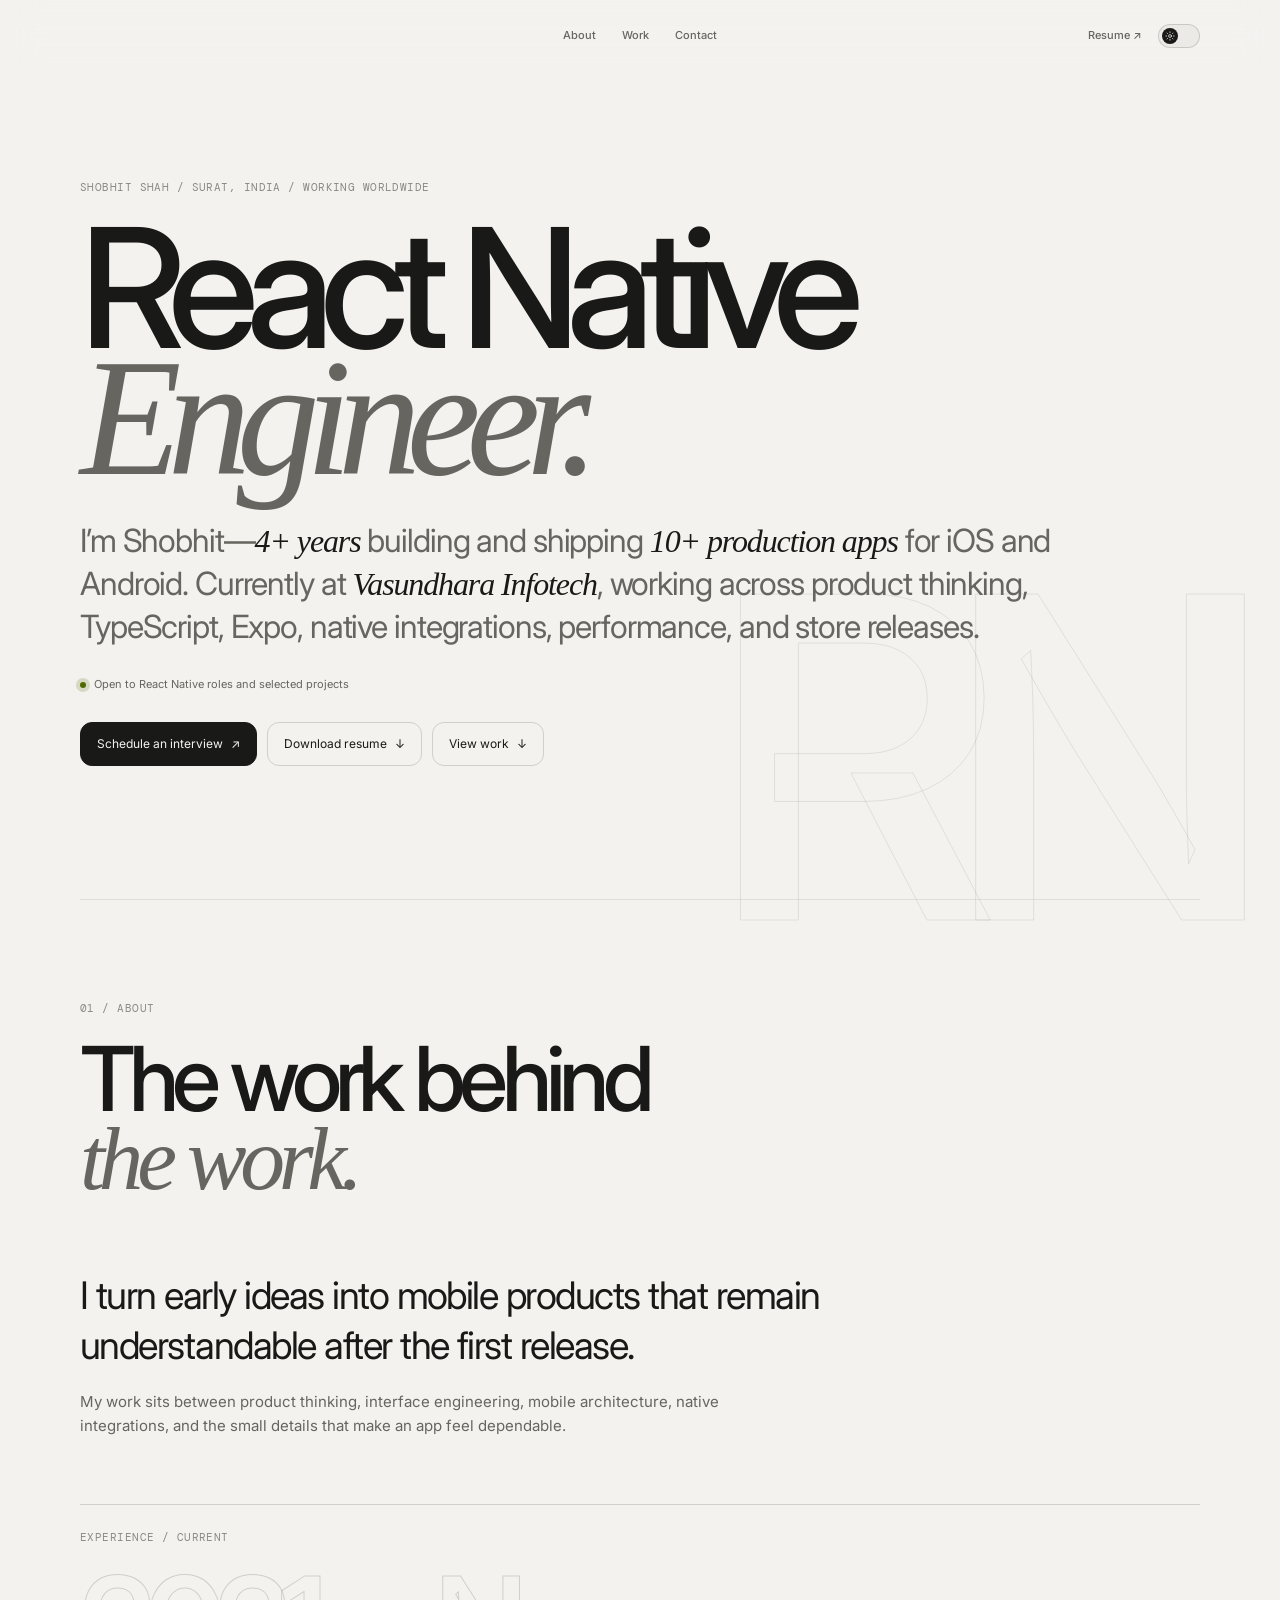
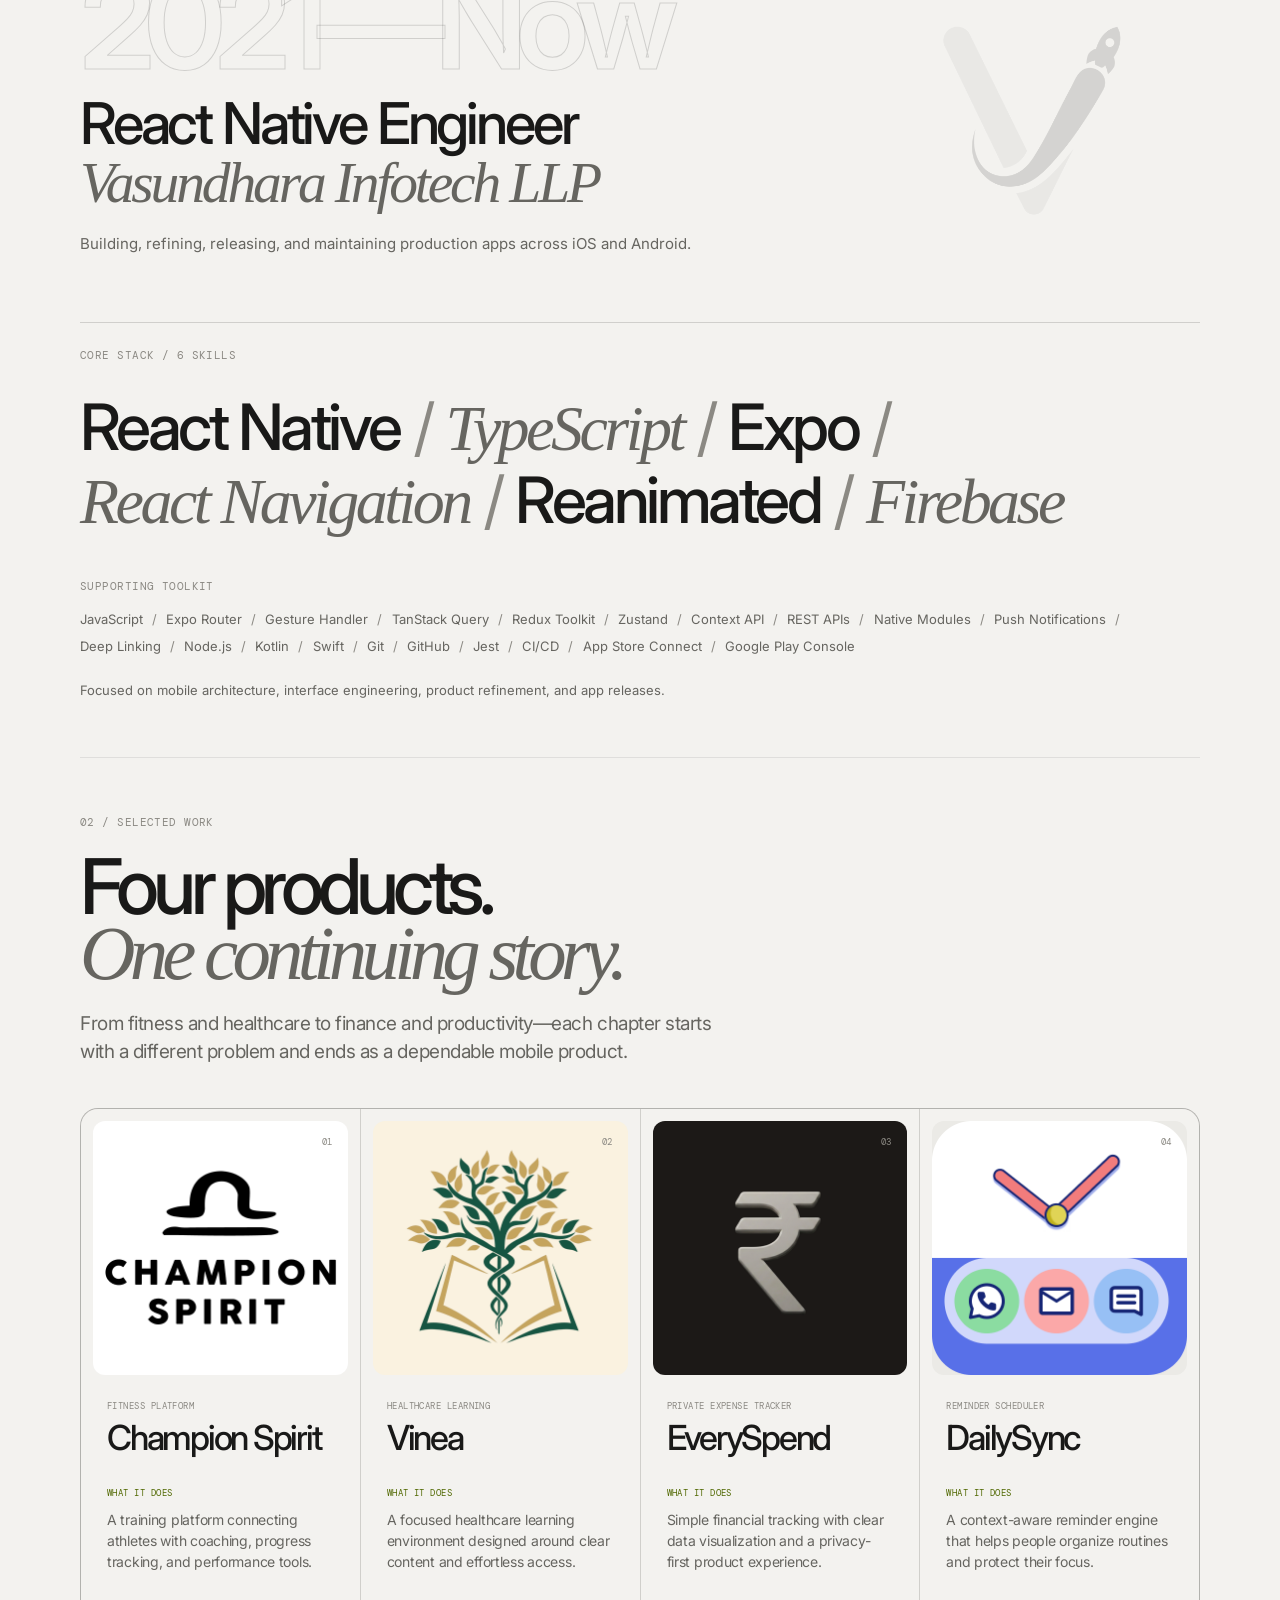
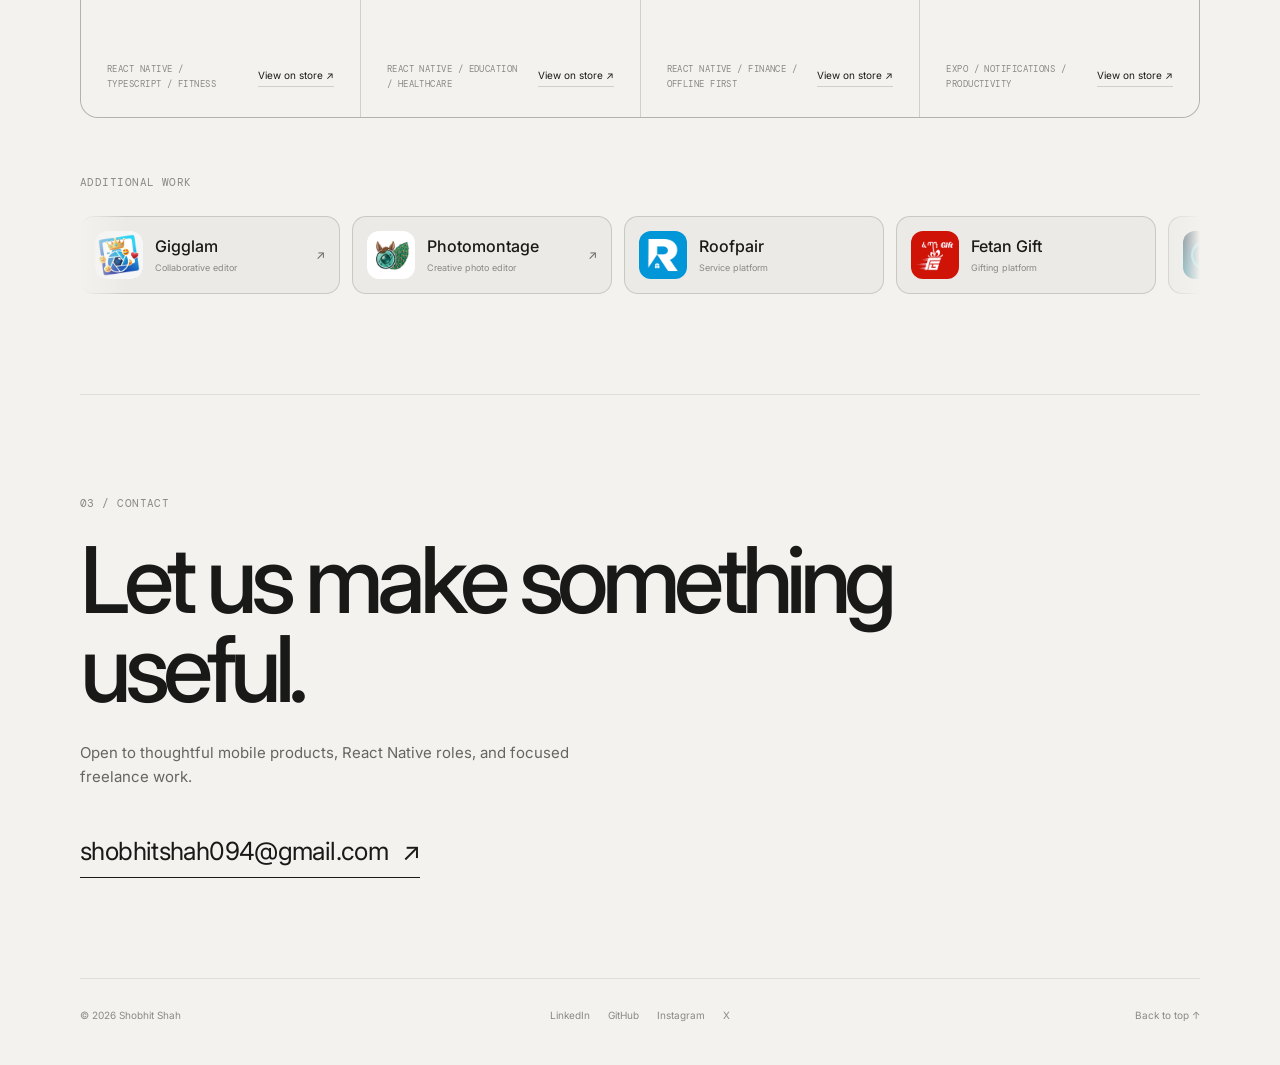
==== commit 361ad378: "improvements" ====
--- a/index.html
+++ b/index.html
@@ -69,10 +69,11 @@
 
                 <div class="hero-links">
                     <a class="hero-primary" href="mailto:shobhitshah094@gmail.com">Schedule an interview <span>&nearr;</span></a>
-                    <a class="hero-secondary" href="ShobhitCV.pdf" target="_blank" rel="noreferrer">Download résumé <span>&darr;</span></a>
+                    <a class="hero-secondary" href="ShobhitCV.pdf" target="_blank" rel="noreferrer">Download resume <span>&darr;</span></a>
                     <a class="hero-secondary" href="#work">View work <span>&darr;</span></a>
                 </div>
             </div>
+
         </section>
 
         <section class="section shell" id="about">
@@ -96,12 +97,6 @@
 
             <div class="skills-story reveal">
                 <p class="mono" id="skill-count">Core stack</p>
-                <svg class="skills-mark" viewBox="0 0 100 100" aria-hidden="true">
-                    <ellipse cx="50" cy="50" rx="38" ry="14"></ellipse>
-                    <ellipse cx="50" cy="50" rx="38" ry="14" transform="rotate(60 50 50)"></ellipse>
-                    <ellipse cx="50" cy="50" rx="38" ry="14" transform="rotate(120 50 50)"></ellipse>
-                    <circle cx="50" cy="50" r="6"></circle>
-                </svg>
                 <div class="skill-list" id="skill-list"></div>
                 <p class="mono supporting-skills-label">Supporting toolkit</p>
                 <div class="supporting-skill-list" id="supporting-skill-list"></div>
--- a/styles.css
+++ b/styles.css
@@ -16,6 +16,7 @@
     --shell: 1120px;
     --accent: #d8ff63;
     --ease-out: cubic-bezier(0.23, 1, 0.32, 1);
+    --ease-in-out: cubic-bezier(0.77, 0, 0.175, 1);
 }
 
 [data-theme="light"] {
@@ -330,6 +331,21 @@
     align-items: center;
 }
 
+.hero::before {
+    position: absolute;
+    right: 0;
+    bottom: 0;
+    left: 0;
+    z-index: 1;
+    height: 1px;
+    background: var(--line-soft);
+    content: "";
+    pointer-events: none;
+    transform: scaleX(0);
+    transform-origin: left;
+    animation: hero-line-draw 1200ms var(--ease-out) 2100ms both;
+}
+
 .hero::after {
     position: absolute;
     right: -0.04em;
@@ -343,6 +359,16 @@
     line-height: 1;
     -webkit-text-stroke: 1px var(--line-soft);
     pointer-events: none;
+    animation: rn-ambient 10s var(--ease-in-out) infinite alternate;
+}
+
+@keyframes rn-ambient {
+    from { transform: translate3d(0, 0, 0); }
+    to { transform: translate3d(-1.5%, 0, 0); }
+}
+
+@keyframes hero-line-draw {
+    to { transform: scaleX(1); }
 }
 
 .hero-copy {
@@ -470,6 +496,7 @@
 
 #about {
     padding-bottom: 56px;
+    border-top: 0;
 }
 
 #work {
@@ -735,7 +762,7 @@
 }
 
 .experience-story > :not(.company-mark),
-.skills-story > :not(.skills-mark) {
+.skills-story > * {
     position: relative;
     z-index: 1;
 }
@@ -784,22 +811,6 @@
     gap: 2px 0;
 }
 
-.skills-mark {
-    position: absolute;
-    top: 64px;
-    right: 28px;
-    width: clamp(180px, 23vw, 280px);
-    color: var(--grey-dark);
-    fill: currentColor;
-    opacity: 0.12;
-    stroke: currentColor;
-    stroke-width: 2;
-}
-
-.skills-mark ellipse {
-    fill: none;
-}
-
 .skill-word {
     color: var(--white);
     font-size: clamp(34px, 5vw, 66px);
@@ -991,7 +1002,7 @@
 
     .hero::after {
         right: -0.08em;
-        bottom: 0;
+        bottom: -0.14em;
         font-size: 70vw;
     }
 
@@ -1105,12 +1116,6 @@
         padding-right: 0;
     }
 
-    .skills-mark {
-        top: 52px;
-        right: -8px;
-        width: 150px;
-    }
-
     .footer {
         grid-template-columns: 1fr auto;
     }
@@ -1157,6 +1162,12 @@
         transform: none;
     }
 
+    .hero::before,
+    .hero::after {
+        animation: none;
+        transform: none;
+    }
+
     .other-work-list {
         overflow-x: auto;
         mask-image: none;
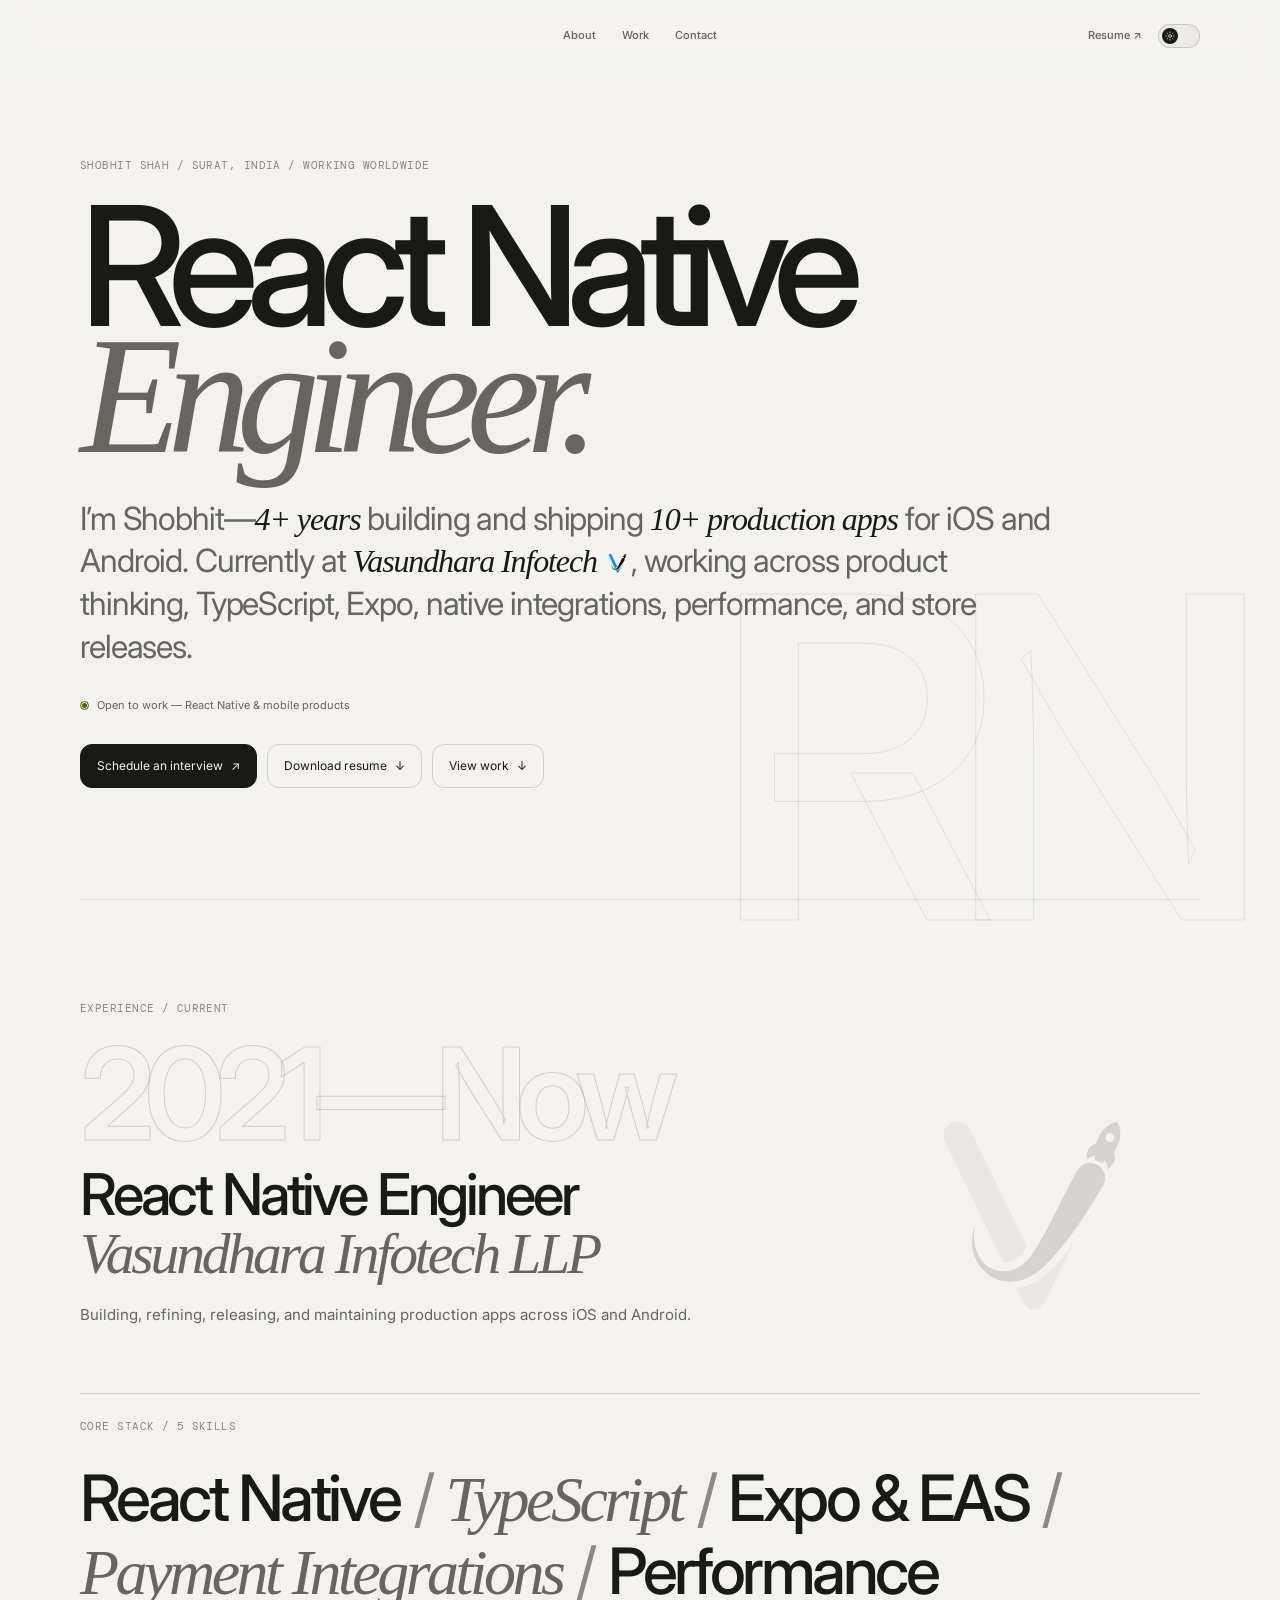
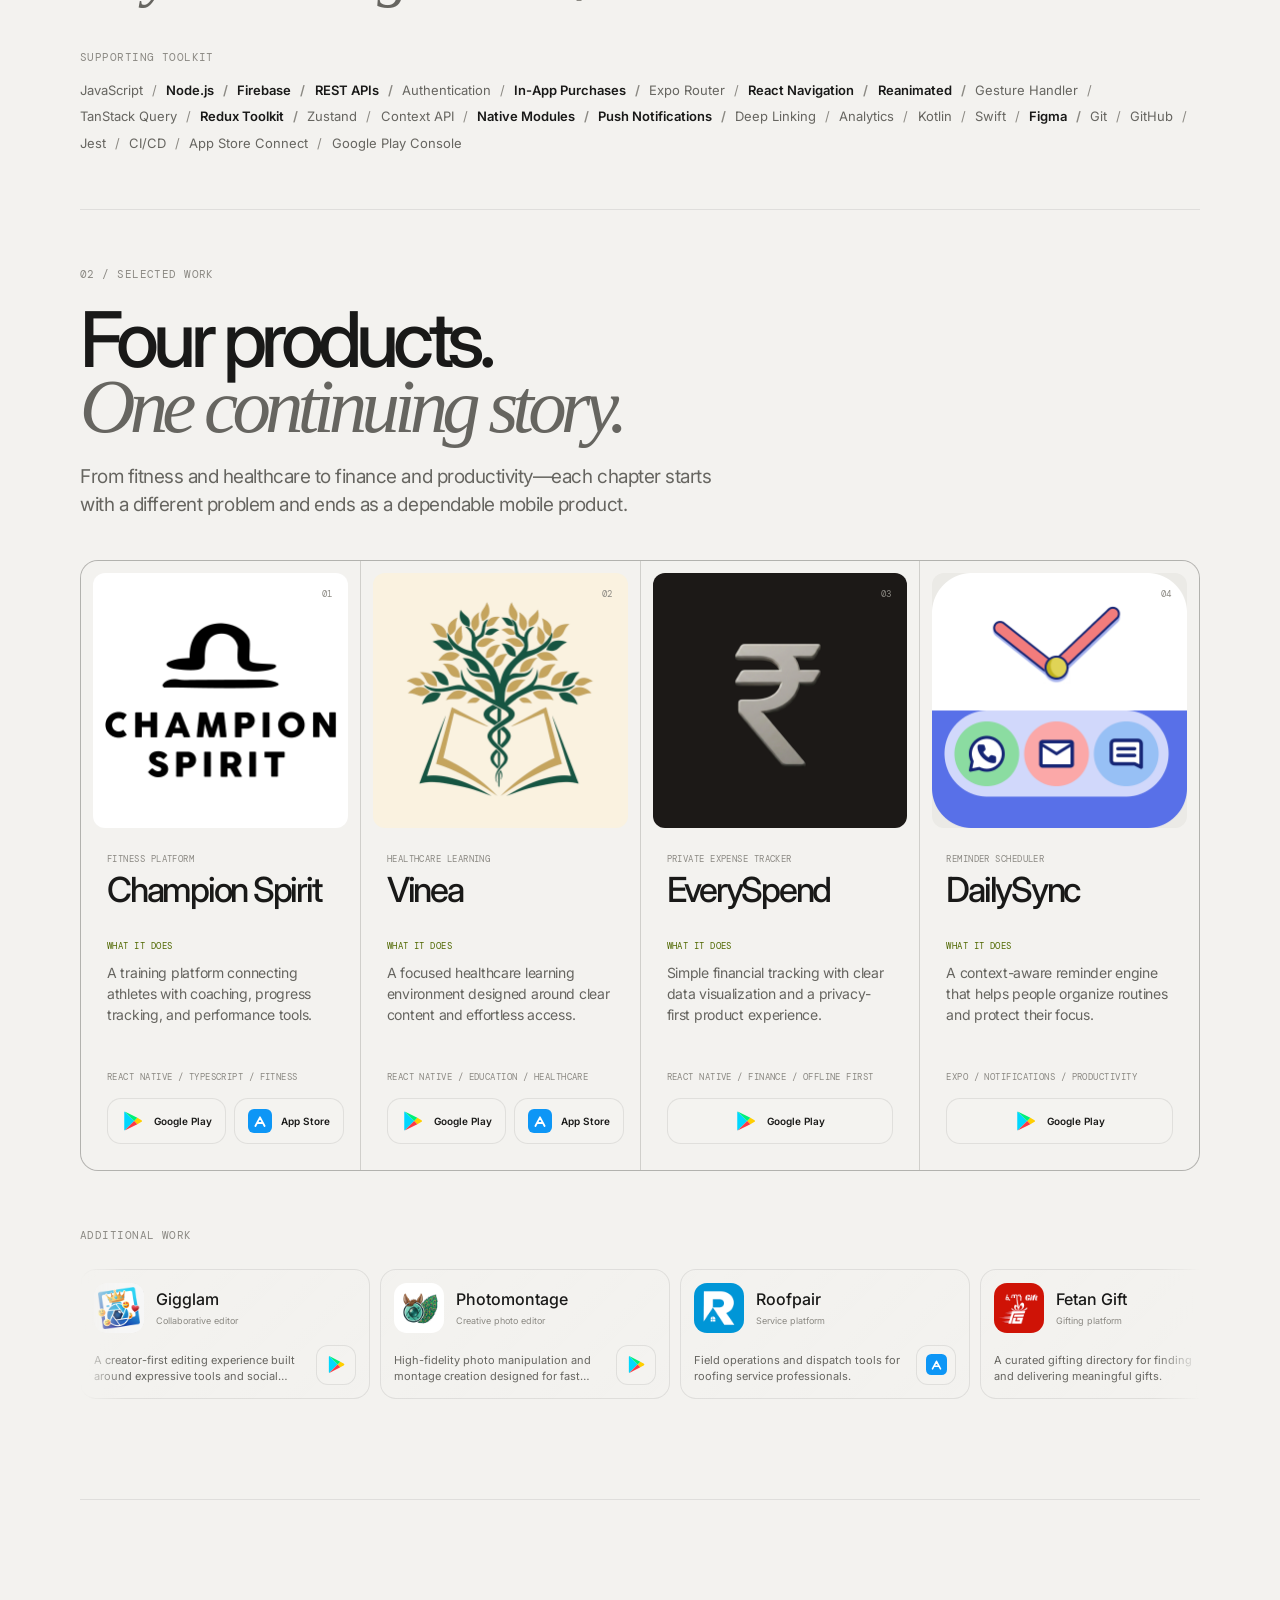
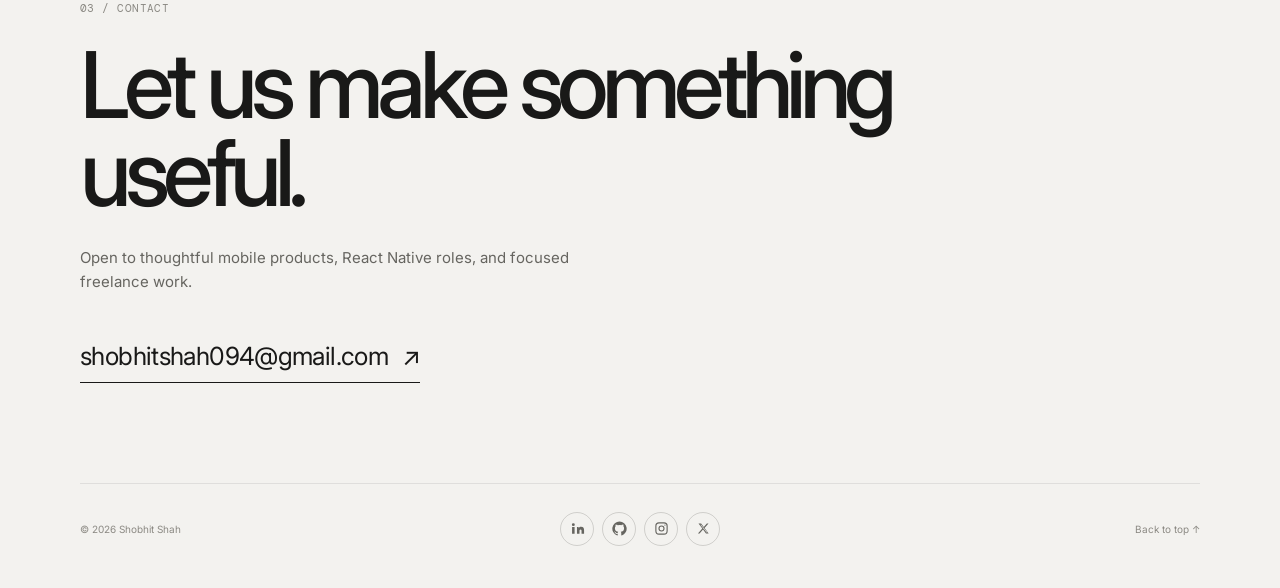
==== commit 6bfeeccd: "IMPROVEMENTS" ====
--- a/index.html
+++ b/index.html
@@ -19,7 +19,7 @@
     <link rel="preconnect" href="https://fonts.googleapis.com">
     <link rel="preconnect" href="https://fonts.gstatic.com" crossorigin>
     <link href="https://fonts.googleapis.com/css2?family=DM+Mono:wght@400&family=Inter:wght@400;500;600&display=swap" rel="stylesheet">
-    <link rel="stylesheet" href="styles.css">
+    <link rel="stylesheet" href="styles.css?v=18">
 </head>
 <body>
     <div class="intro-sequence" id="intro-sequence" aria-hidden="true">
@@ -61,11 +61,12 @@
                 <p class="mono">Shobhit Shah / Surat, India / Working worldwide</p>
                 <h1>React Native<br><em>Engineer.</em></h1>
                 <p class="hero-intro">
-                    I’m Shobhit—<strong>4+ years</strong> building and shipping <strong>10+ production apps</strong>
-                    for iOS and Android. Currently at <strong>Vasundhara Infotech</strong>, working across
+                    I’m Shobhit—<strong>4+ years</strong> building and shipping
+                    <strong>10+ production apps</strong>
+                    for iOS and Android. Currently at <strong class="company-inline">Vasundhara Infotech <img src="store-assets/vasundhara-logo.png" alt=""></strong>, working across
                     product thinking, TypeScript, Expo, native integrations, performance, and store releases.
                 </p>
-                <p class="hero-availability"><span></span> Open to React Native roles and selected projects</p>
+                <p class="hero-availability"><span aria-hidden="true"></span> Open to work — React Native &amp; mobile products</p>
 
                 <div class="hero-links">
                     <a class="hero-primary" href="mailto:shobhitshah094@gmail.com">Schedule an interview <span>&nearr;</span></a>
@@ -73,20 +74,9 @@
                     <a class="hero-secondary" href="#work">View work <span>&darr;</span></a>
                 </div>
             </div>
-
         </section>
 
         <section class="section shell" id="about">
-            <div class="section-intro about-intro reveal">
-                <p class="mono">01 / About</p>
-                <h2>The work behind<br><em>the work.</em></h2>
-            </div>
-
-            <div class="about-story reveal">
-                <p class="about-lead">I turn early ideas into mobile products that remain understandable after the first release.</p>
-                <p>My work sits between product thinking, interface engineering, mobile architecture, native integrations, and the small details that make an app feel dependable.</p>
-            </div>
-
             <div class="experience-story reveal">
                 <p class="mono">Experience / Current</p>
                 <img class="company-mark" src="store-assets/vasundhara-logo.png" alt="Vasundhara Infotech logo">
@@ -100,9 +90,7 @@
                 <div class="skill-list" id="skill-list"></div>
                 <p class="mono supporting-skills-label">Supporting toolkit</p>
                 <div class="supporting-skill-list" id="supporting-skill-list"></div>
-                <p class="skills-focus">Focused on mobile architecture, interface engineering, product refinement, and app releases.</p>
             </div>
-
         </section>
 
         <section class="section shell" id="work">
@@ -142,7 +130,7 @@
         <a href="#top">Back to top &uarr;</a>
     </footer>
 
-    <script src="site-config.js?v=2"></script>
-    <script src="app.js?v=2"></script>
+    <script src="site-config.js?v=6"></script>
+    <script src="app.js?v=12"></script>
 </body>
 </html>
--- a/styles.css
+++ b/styles.css
@@ -386,12 +386,35 @@
     font-size: 11px;
 }
 
-.hero-availability span {
-    width: 6px;
-    height: 6px;
+.hero-availability > span {
+    position: relative;
+    width: 9px;
+    height: 9px;
+    flex: 0 0 9px;
+}
+
+.hero-availability > span::before,
+.hero-availability > span::after {
+    position: absolute;
+    border-radius: 50%;
+    content: "";
+}
+
+.hero-availability > span::before {
+    inset: 2px;
     border-radius: 50%;
     background: var(--accent);
-    box-shadow: 0 0 0 4px color-mix(in srgb, var(--accent) 18%, transparent);
+}
+
+.hero-availability > span::after {
+    inset: 0;
+    border: 1px solid var(--accent);
+    animation: availability-pulse 2.4s var(--ease-out) infinite;
+}
+
+@keyframes availability-pulse {
+    0% { opacity: 0.75; transform: scale(0.7); }
+    70%, 100% { opacity: 0; transform: scale(1.8); }
 }
 
 .hero h1 {
@@ -421,6 +444,19 @@
     font-family: Georgia, serif;
     font-style: italic;
     font-weight: 400;
+}
+
+.company-inline {
+    display: inline-flex;
+    align-items: center;
+    gap: 0.22em;
+    white-space: nowrap;
+}
+
+.company-inline img {
+    width: 0.86em;
+    height: 0.86em;
+    object-fit: contain;
 }
 
 .hero-links {
@@ -494,11 +530,6 @@
     gap: 24px;
 }
 
-#about {
-    padding-bottom: 56px;
-    border-top: 0;
-}
-
 #work {
     padding-top: 56px;
 }
@@ -612,17 +643,69 @@
     display: flex;
     margin-top: auto;
     padding-top: 30px;
+    align-items: flex-start;
+    flex-direction: column;
+    gap: 14px;
+}
+
+.project-footer .store-links {
+    width: 100%;
+    flex-wrap: nowrap;
+}
+
+.project-footer .store-link {
+    display: flex;
+    width: auto;
+    flex: 1 1 0;
+    padding: 0 14px;
+    justify-content: center;
+    gap: 9px;
+}
+
+.project-footer .store-link::after {
+    color: var(--white);
+    content: attr(title);
+    font-size: 10px;
+    font-weight: 600;
+    white-space: nowrap;
+}
+
+.store-links {
+    display: flex;
+    min-height: 46px;
+    flex-wrap: wrap;
     align-items: center;
-    justify-content: space-between;
-    gap: 18px;
-}
-
-.project-footer a {
-    flex: 0 0 auto;
-    padding-bottom: 3px;
-    border-bottom: 1px solid var(--line);
-    color: var(--white);
-    font-size: 10px;
+    gap: 8px;
+}
+
+.store-links:empty {
+    display: none;
+}
+
+.store-link {
+    display: grid;
+    width: 46px;
+    height: 46px;
+    flex: 0 0 46px;
+    place-items: center;
+    border: 0;
+    border-radius: 14px;
+    background: rgba(255, 255, 255, 0.055);
+    box-shadow: inset 0 0 0 1px var(--line-soft);
+    transition: background-color 180ms ease, box-shadow 180ms ease;
+}
+
+.store-link svg {
+    width: 24px;
+    height: 24px;
+    flex: 0 0 24px;
+}
+
+@media (hover: hover) and (pointer: fine) {
+    .store-link:hover {
+        background: rgba(255, 255, 255, 0.11);
+        box-shadow: inset 0 0 0 1px var(--line);
+    }
 }
 
 .other-work {
@@ -642,7 +725,7 @@
 }
 
 .other-work-track {
-    animation: other-work-scroll 32s linear infinite;
+    animation: other-work-scroll 36s linear infinite;
 }
 
 .other-work-list:hover .other-work-track {
@@ -650,36 +733,39 @@
 }
 
 .other-work-group {
-    gap: 12px;
-    padding-right: 12px;
+    gap: 10px;
+    padding-right: 10px;
 }
 
 .other-work-button {
-    display: flex;
-    width: 260px;
+    display: grid;
+    width: 290px;
+    min-height: 128px;
     padding: 14px;
-    flex: 0 0 260px;
-    align-items: center;
-    gap: 12px;
-    border: 1px solid var(--line);
-    border-radius: 14px;
-    background: var(--black-soft);
+    overflow: hidden;
+    flex: 0 0 290px;
+    border: 0;
+    border-radius: 16px;
+    background: linear-gradient(135deg, rgba(255, 255, 255, 0.055), rgba(255, 255, 255, 0.018));
+    box-shadow: inset 0 0 0 1px var(--line-soft);
     color: var(--grey);
     font-size: 12px;
     text-align: left;
     cursor: default;
-    transition: border-color 180ms ease;
-}
-
-a.other-work-button {
-    cursor: pointer;
-}
-
-.other-work-button > img {
-    width: 48px;
-    height: 48px;
-    flex: 0 0 48px;
-    border-radius: 12px;
+    transition: background 180ms ease;
+}
+
+.other-work-summary {
+    display: flex;
+    align-items: center;
+    gap: 12px;
+}
+
+.other-work-summary > img {
+    width: 50px;
+    height: 50px;
+    flex: 0 0 50px;
+    border-radius: 13px;
     object-fit: cover;
 }
 
@@ -690,13 +776,13 @@
     gap: 2px;
 }
 
-.other-work-button strong {
+.other-work-copy strong {
     color: var(--white);
     font-size: 16px;
     font-weight: 500;
 }
 
-.other-work-button small {
+.other-work-copy small {
     overflow: hidden;
     color: var(--grey-dark);
     font-size: 9px;
@@ -704,15 +790,56 @@
     white-space: nowrap;
 }
 
-.other-work-button:hover {
-    border-color: var(--grey-dark);
-    color: var(--white);
+.other-work-details {
+    display: grid;
+    margin-top: 12px;
+    grid-template-columns: minmax(0, 1fr) auto;
+    align-items: end;
+    gap: 12px;
+}
+
+.other-work-details p {
+    display: -webkit-box;
+    overflow: hidden;
+    color: var(--grey);
+    font-size: 11px;
+    line-height: 1.45;
+    -webkit-box-orient: vertical;
+    -webkit-line-clamp: 2;
+}
+
+.other-work-details .store-links {
+    min-height: 40px;
+    flex-wrap: nowrap;
+}
+
+.other-work-details .store-link {
+    width: 40px;
+    height: 40px;
+    flex-basis: 40px;
+    border-radius: 12px;
+}
+
+.other-work-details .store-link svg {
+    width: 21px;
+    height: 21px;
+}
+
+@media (hover: hover) and (pointer: fine) {
+    .other-work-button:hover {
+        background: linear-gradient(135deg, rgba(255, 255, 255, 0.075), rgba(255, 255, 255, 0.025));
+    }
 }
 
 @keyframes other-work-scroll {
     to {
         transform: translateX(-50%);
     }
+}
+
+#about {
+    padding-bottom: 56px;
+    border-top: 0;
 }
 
 .about-intro {
@@ -759,6 +886,12 @@
     margin-top: 66px;
     padding-top: 24px;
     border-top: 1px solid var(--line);
+}
+
+#about .experience-story {
+    margin-top: 0;
+    padding-top: 0;
+    border-top: 0;
 }
 
 .experience-story > :not(.company-mark),
@@ -851,17 +984,15 @@
     line-height: 1.5;
 }
 
+.supporting-skill-list .is-featured {
+    color: var(--white);
+    font-weight: 600;
+}
+
 .supporting-skill-list span:not(:last-child)::after {
     margin: 0 0.7em;
     color: var(--grey-dark);
     content: "/";
-}
-
-.skills-focus {
-    max-width: 620px;
-    margin-top: 24px;
-    color: var(--grey);
-    font-size: 13px;
 }
 
 .contact {
@@ -907,7 +1038,35 @@
 
 .footer nav {
     display: flex;
-    gap: 18px;
+    gap: 8px;
+}
+
+.footer nav a {
+    display: grid;
+    width: 34px;
+    height: 34px;
+    place-items: center;
+    border: 1px solid var(--line);
+    border-radius: 50%;
+    color: var(--grey);
+    transition: border-color 180ms ease, color 180ms ease, transform 180ms var(--ease-out);
+}
+
+.footer nav svg {
+    width: 15px;
+    height: 15px;
+}
+
+.footer nav svg:not([fill="none"]) {
+    fill: currentColor;
+}
+
+@media (hover: hover) and (pointer: fine) {
+    .footer nav a:hover {
+        border-color: var(--white);
+        color: var(--white);
+        transform: translateY(-2px);
+    }
 }
 
 .footer > a {
@@ -1081,8 +1240,13 @@
         gap: 10px;
     }
 
-    .project-footer a {
-        width: max-content;
+    .project-footer .store-links {
+        width: 100%;
+    }
+
+    .other-work-button {
+        width: min(280px, calc(100vw - 48px));
+        flex-basis: min(280px, calc(100vw - 48px));
     }
 
     .other-work {
@@ -1144,6 +1308,15 @@
     .contact-email {
         font-size: 15px;
     }
+
+    .project-footer .store-links:has(.store-link:nth-child(2)) {
+        flex-direction: column;
+    }
+
+    .project-footer .store-links:has(.store-link:nth-child(2)) .store-link {
+        width: 100%;
+        flex-basis: 46px;
+    }
 }
 
 @media (prefers-reduced-motion: reduce) {
@@ -1168,6 +1341,12 @@
         transform: none;
     }
 
+    .hero-availability > span::after {
+        animation: none;
+        opacity: 0.4;
+        transform: none;
+    }
+
     .other-work-list {
         overflow-x: auto;
         mask-image: none;
@@ -1176,4 +1355,5 @@
     .other-work-track {
         animation: none;
     }
-}
+
+}
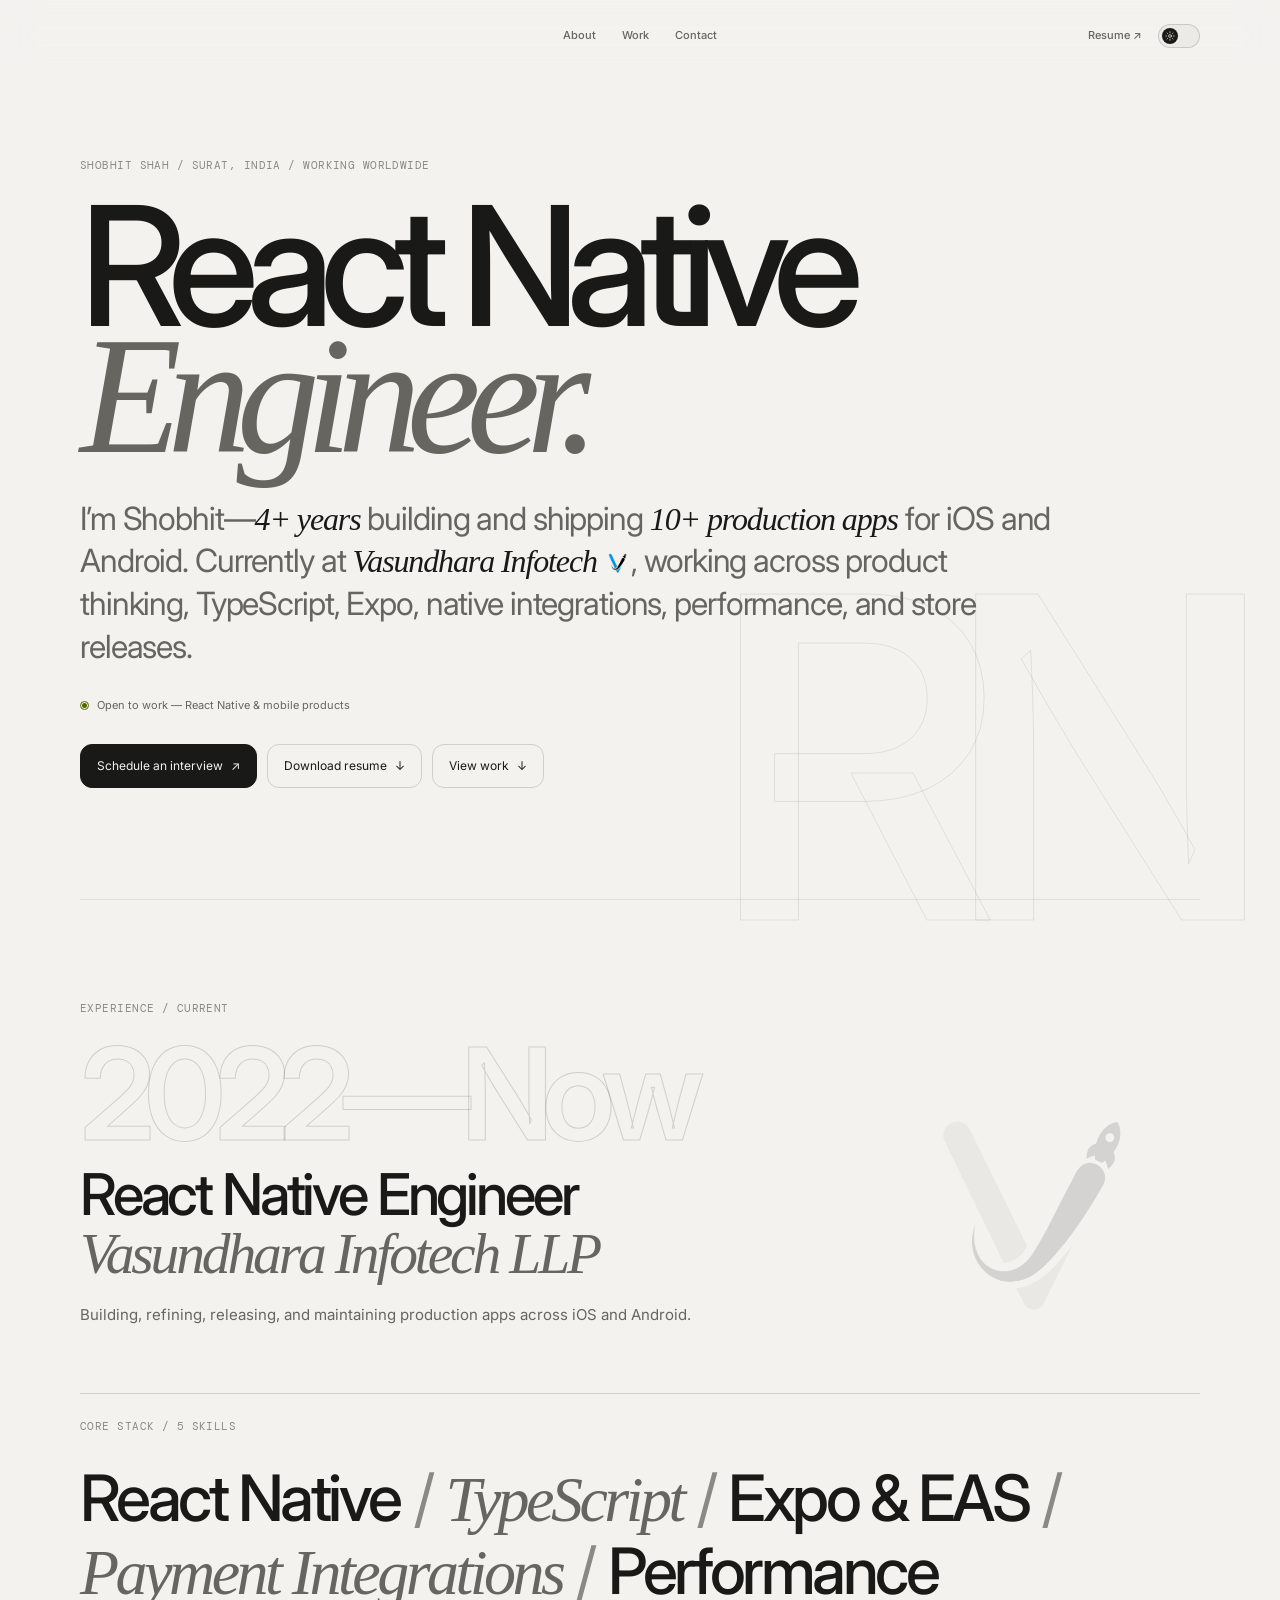
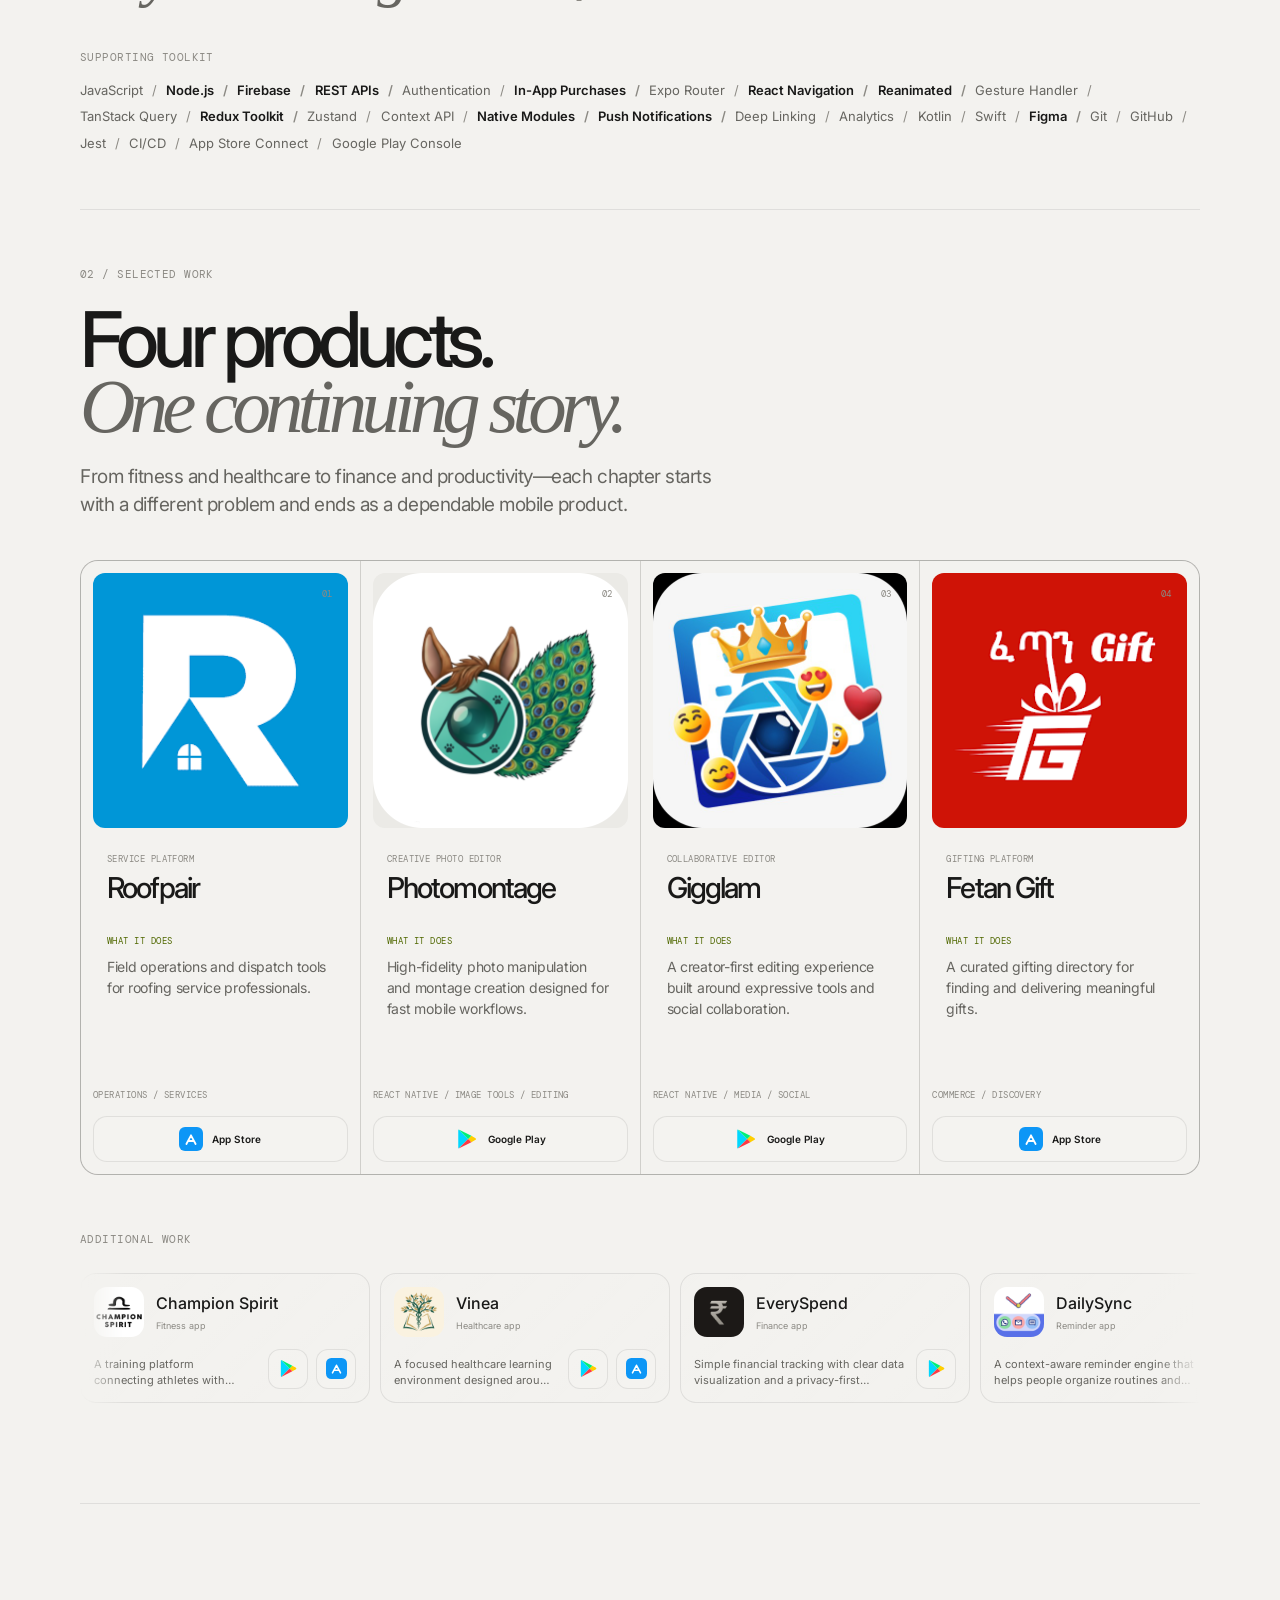
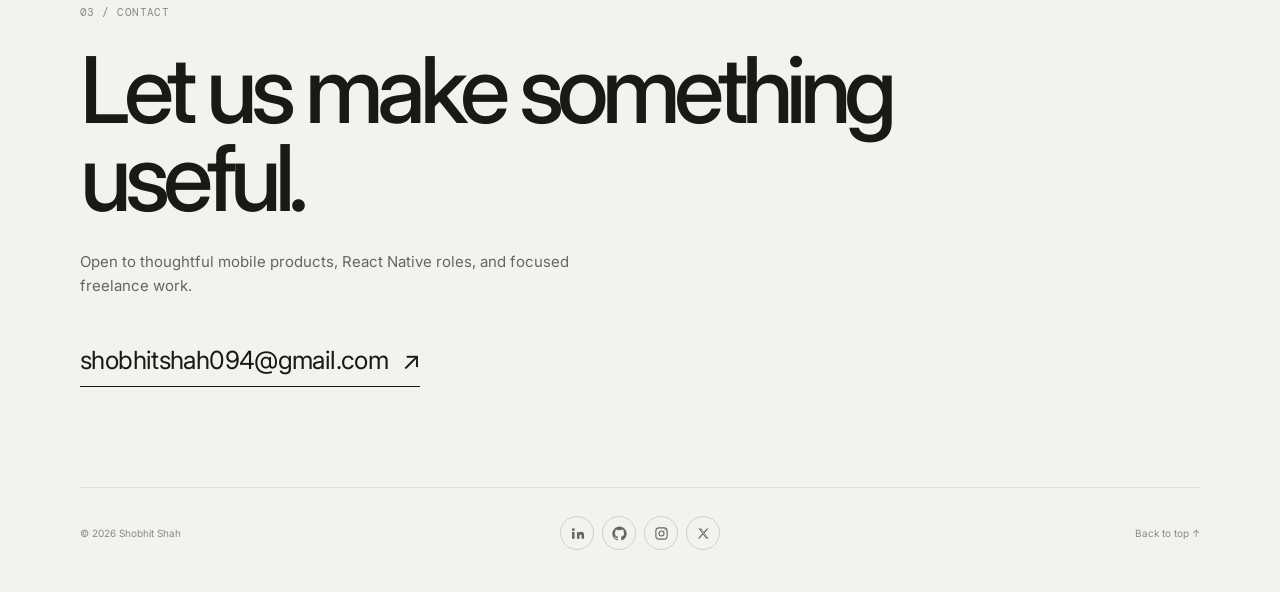
==== commit 59673761: "Refactor project selection and enhance layout styles" ====
--- a/index.html
+++ b/index.html
@@ -19,7 +19,7 @@
     <link rel="preconnect" href="https://fonts.googleapis.com">
     <link rel="preconnect" href="https://fonts.gstatic.com" crossorigin>
     <link href="https://fonts.googleapis.com/css2?family=DM+Mono:wght@400&family=Inter:wght@400;500;600&display=swap" rel="stylesheet">
-    <link rel="stylesheet" href="styles.css?v=18">
+    <link rel="stylesheet" href="styles.css?v=22">
 </head>
 <body>
     <div class="intro-sequence" id="intro-sequence" aria-hidden="true">
@@ -80,7 +80,7 @@
             <div class="experience-story reveal">
                 <p class="mono">Experience / Current</p>
                 <img class="company-mark" src="store-assets/vasundhara-logo.png" alt="Vasundhara Infotech logo">
-                <p class="experience-years">2021—Now</p>
+                <p class="experience-years">2022—Now</p>
                 <h3>React Native Engineer<br><em>Vasundhara Infotech LLP</em></h3>
                 <p>Building, refining, releasing, and maintaining production apps across iOS and Android.</p>
             </div>
@@ -130,7 +130,7 @@
         <a href="#top">Back to top &uarr;</a>
     </footer>
 
-    <script src="site-config.js?v=6"></script>
-    <script src="app.js?v=12"></script>
+    <script src="site-config.js?v=7"></script>
+    <script src="app.js?v=14"></script>
 </body>
 </html>
--- a/styles.css
+++ b/styles.css
@@ -566,8 +566,10 @@
 }
 
 .project {
+    display: flex;
     min-width: 0;
     padding: 12px;
+    flex-direction: column;
     background: var(--black);
 }
 
@@ -602,8 +604,9 @@
 
 .project-copy {
     display: flex;
-    min-height: 330px;
-    padding: 24px 14px 14px;
+    min-height: 230px;
+    padding: 24px 14px 16px;
+    flex: 1;
     flex-direction: column;
 }
 
@@ -619,10 +622,11 @@
 
 .project h3 {
     margin-top: 8px;
-    font-size: clamp(30px, 2.7vw, 42px);
+    font-size: clamp(26px, 2.25vw, 34px);
     font-weight: 500;
     letter-spacing: -0.065em;
     line-height: 0.95;
+    white-space: nowrap;
 }
 
 .project-feature-label {
@@ -1122,18 +1126,22 @@
     .site-header {
         top: 0;
         width: 100%;
+        border-color: var(--line-soft);
+        background: var(--header);
     }
 
     .nav {
+        display: flex;
         width: calc(100% - 32px);
         height: 66px;
         padding: 0;
-        grid-template-columns: 1fr auto;
-        row-gap: 0;
+        justify-content: space-between;
     }
 
     .nav-links {
-        display: none;
+        display: flex;
+        grid-column: auto;
+        gap: 16px;
     }
 
     .resume-link {
@@ -1142,9 +1150,9 @@
 
     .nav-actions {
         display: flex;
-        grid-column: 2;
-        grid-row: 1;
-        gap: 14px;
+        grid-column: auto;
+        grid-row: auto;
+        gap: 10px;
     }
 
     .hero {
@@ -1214,7 +1222,7 @@
     }
 
     .project h3 {
-        font-size: clamp(27px, 8vw, 34px);
+        font-size: clamp(23px, 6.7vw, 29px);
         line-height: 0.98;
     }
 
@@ -1233,6 +1241,7 @@
 
     .project-footer {
         display: grid;
+        grid-column: 1 / -1;
         margin-top: 0;
         padding-top: 18px;
         align-items: start;
@@ -1292,6 +1301,10 @@
 }
 
 @media (max-width: 430px) {
+    .resume-link {
+        display: none;
+    }
+
     .hero-intro {
         font-size: 20px;
     }
@@ -1309,14 +1322,6 @@
         font-size: 15px;
     }
 
-    .project-footer .store-links:has(.store-link:nth-child(2)) {
-        flex-direction: column;
-    }
-
-    .project-footer .store-links:has(.store-link:nth-child(2)) .store-link {
-        width: 100%;
-        flex-basis: 46px;
-    }
 }
 
 @media (prefers-reduced-motion: reduce) {
